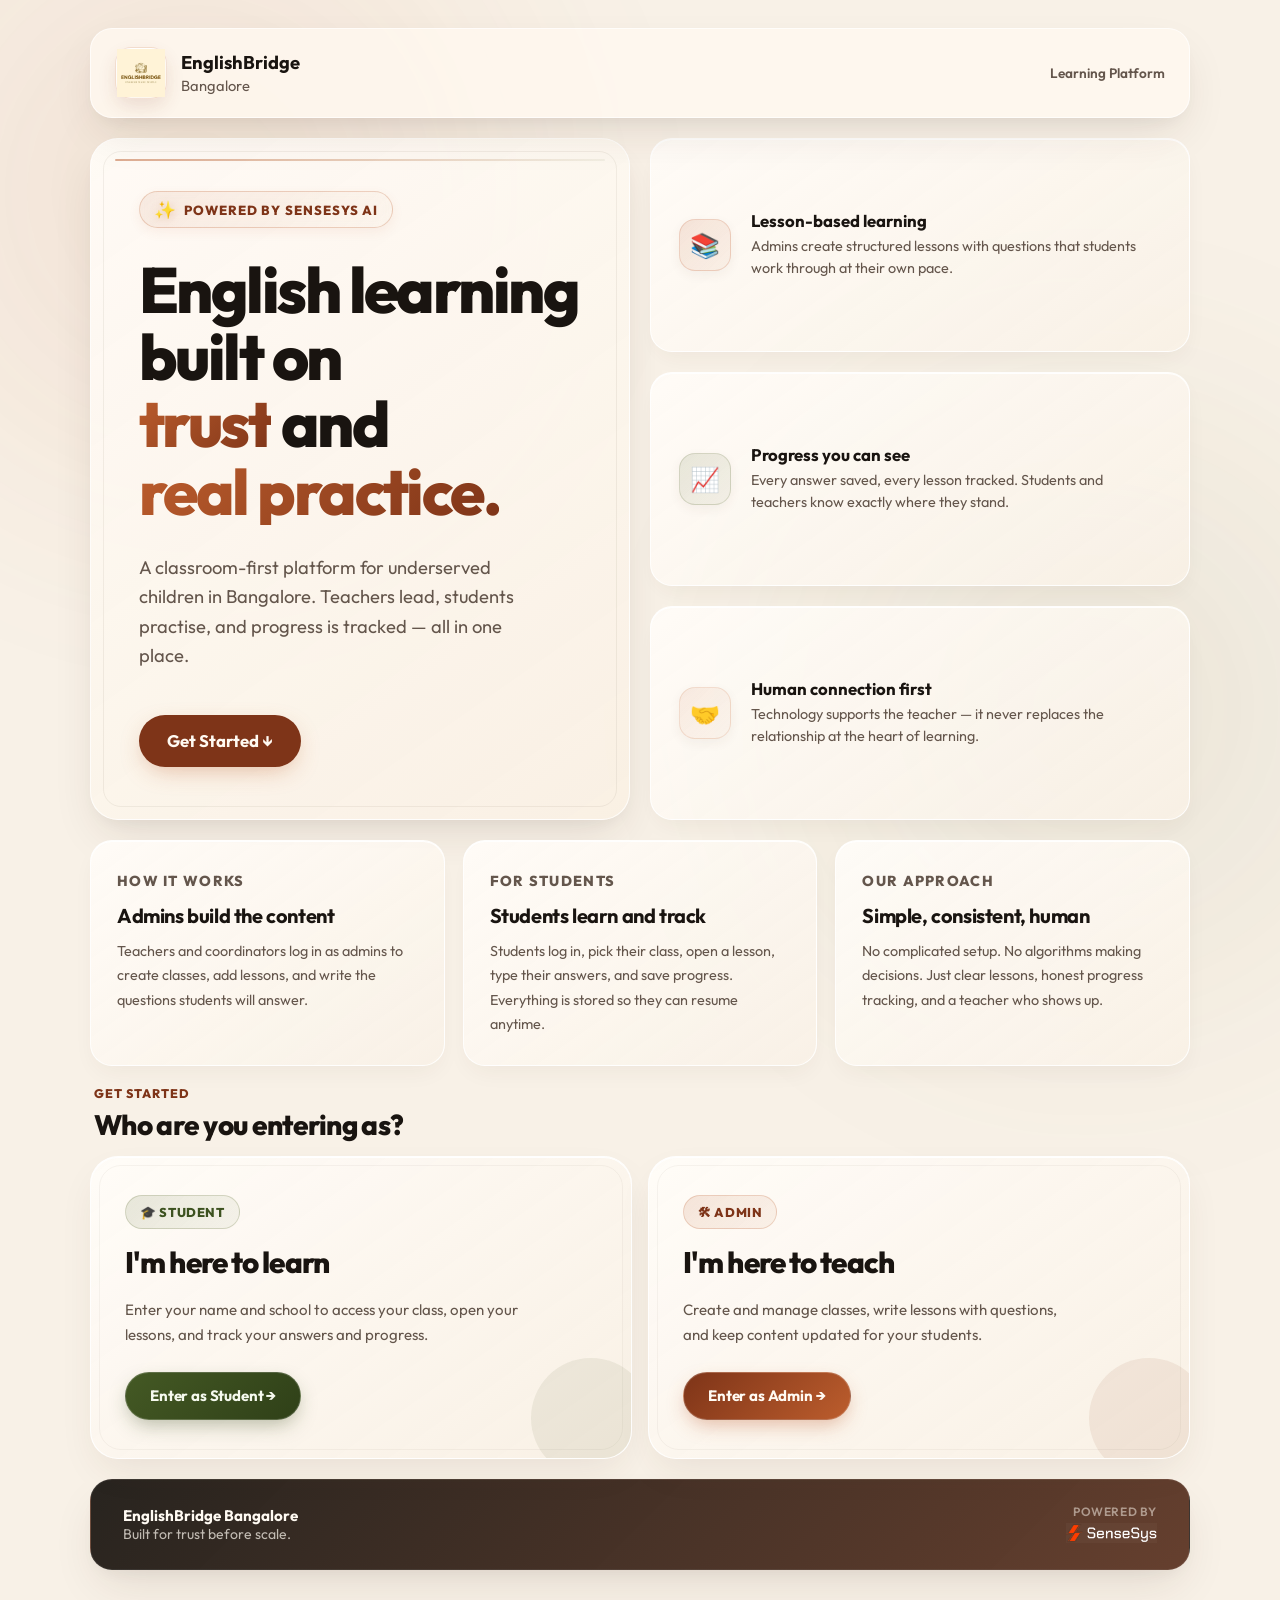
==== index.html @ 1e8c9b65 "UI tweaks: Revert full logo invert, use python-generated white text logo, and completely redesign th" ====
<!DOCTYPE html>
<html lang="en">
<head>
  <meta charset="UTF-8">
  <meta name="viewport" content="width=device-width, initial-scale=1.0">
  <title>Welcome | EnglishBridge</title>
  <link href="https://fonts.googleapis.com/css2?family=Outfit:wght@300;400;500;600;700;800&display=swap" rel="stylesheet">
  <link rel="stylesheet" href="platform.css">
  <style>

    .welcome-shell {
      width: min(calc(100% - 32px), 1100px);
      margin: 0 auto;
      padding: 28px 0 60px;
      display: grid;
      gap: 20px;
    }

    /* ── HEADER ── */
    .welcome-header {
      display: flex;
      align-items: center;
      justify-content: space-between;
      padding: 18px 24px;
      border-radius: 22px;
      background: rgba(255, 248, 239, 0.82);
      backdrop-filter: blur(16px);
      border: 1px solid rgba(255, 255, 255, 0.68);
      box-shadow: var(--shadow);
      position: sticky;
      top: 16px;
      z-index: 20;
    }

    /* ── HERO ── */
    .welcome-hero {
      display: grid;
      grid-template-columns: 1fr 1fr;
      gap: 20px;
      align-items: stretch;
    }

    .hero-left {
      padding: 52px 48px;
      border-radius: 28px;
      background: linear-gradient(145deg, rgba(255,251,246,0.97), rgba(249,240,227,0.92));
      border: 1px solid rgba(255,255,255,0.72);
      box-shadow: var(--shadow);
      position: relative;
      display: flex;
      flex-direction: column;
      justify-content: center;
      gap: 20px;
    }

    .hero-left::before {
      content: "";
      position: absolute;
      inset: 12px;
      border: 1px solid rgba(80,58,40,0.07);
      border-radius: 18px;
      pointer-events: none;
    }

    .hero-left::after {
      content: "";
      position: absolute;
      left: 24px;
      right: 24px;
      top: 20px;
      height: 2px;
      border-radius: 999px;
      background: linear-gradient(90deg, rgba(188,93,45,0.5), rgba(111,124,74,0.08));
      pointer-events: none;
    }

    .welcome-eyebrow {
      font-size: 0.78rem;
      font-weight: 800;
      letter-spacing: 0.09em;
      text-transform: uppercase;
      color: var(--accent-deep);
    }

    .welcome-title {
      font-family: var(--font-family);
      font-size: clamp(2.3rem, 4.2vw, 3.5rem);
      font-weight: 800;
      letter-spacing: -0.03em;
      line-height: 1.1;
      color: var(--text);
      max-width: 15ch;
    }

    .welcome-subtitle {
      color: var(--muted);
      font-size: 1rem;
      line-height: 1.75;
      max-width: 50ch;
    }

    .hero-right {
      display: grid;
      gap: 20px;
    }

    .stat-card {
      padding: 26px 28px;
      border-radius: 22px;
      background: linear-gradient(145deg, rgba(255,252,248,0.92), rgba(249,241,230,0.85));
      backdrop-filter: blur(14px);
      -webkit-backdrop-filter: blur(14px);
      border: 1px solid rgba(255,255,255,0.85);
      box-shadow: 0 10px 24px -6px rgba(75,48,26,0.06), inset 0 1px 0 rgba(255,255,255,0.9);
      display: flex;
      align-items: center;
      gap: 20px;
      transition: all 0.22s cubic-bezier(0.4, 0, 0.2, 1);
    }

    .stat-card:hover {
      transform: translateY(-2px);
      box-shadow: var(--shadow);
      border-color: rgba(188,93,45,0.22);
    }

    .stat-icon {
      width: 52px;
      height: 52px;
      border-radius: 16px;
      display: flex;
      align-items: center;
      justify-content: center;
      font-size: 1.5rem;
      flex-shrink: 0;
      box-shadow: 0 4px 12px rgba(80,58,40,0.06);
    }

    .stat-icon-orange { background: linear-gradient(135deg, rgba(188,93,45,0.14), rgba(188,93,45,0.06)); border: 1px solid rgba(188,93,45,0.2); }
    .stat-icon-green  { background: linear-gradient(135deg, rgba(111,124,74,0.16), rgba(111,124,74,0.07)); border: 1px solid rgba(111,124,74,0.22); }
    .stat-icon-warm   { background: linear-gradient(135deg, rgba(188,93,45,0.1), rgba(188,93,45,0.03)); border: 1px solid rgba(188,93,45,0.15); }

    .stat-text strong {
      display: block;
      font-size: 1.05rem;
      font-weight: 700;
      margin-bottom: 4px;
      color: var(--text);
    }

    .stat-text span {
      color: var(--muted);
      font-size: 0.9rem;
      line-height: 1.55;
    }

    /* ── ABOUT STRIP ── */
    .about-strip {
      display: grid;
      grid-template-columns: repeat(3, 1fr);
      gap: 18px;
    }

    .about-card {
      padding: 28px 26px;
      border-radius: 22px;
      background: linear-gradient(145deg, rgba(255,252,248,0.92), rgba(249,241,230,0.85));
      backdrop-filter: blur(14px);
      -webkit-backdrop-filter: blur(14px);
      border: 1px solid rgba(255,255,255,0.85);
      box-shadow: 0 10px 24px -6px rgba(75,48,26,0.06), inset 0 1px 0 rgba(255,255,255,0.9);
      transition: all 0.22s cubic-bezier(0.4, 0, 0.2, 1);
    }

    .about-card:hover {
      transform: translateY(-3px);
      box-shadow: var(--shadow);
      border-color: rgba(188,93,45,0.2);
    }

    .about-card-label {
      font-size: 0.76rem;
      font-weight: 800;
      letter-spacing: 0.09em;
      text-transform: uppercase;
      color: var(--accent-deep);
      margin-bottom: 10px;
    }

    .about-card h3 {
      font-family: var(--font-family);
      font-size: 1.25rem;
      font-weight: 700;
      letter-spacing: -0.02em;
      margin-bottom: 10px;
      line-height: 1.3;
    }

    .about-card p {
      color: var(--muted);
      font-size: 0.9rem;
      line-height: 1.7;
    }

    /* ── PORTAL SECTION ── */
    .portal-section {
      display: grid;
      gap: 14px;
    }

    .portal-section-head {
      padding: 0 4px;
    }

    .portal-section-head p {
      font-size: 0.78rem;
      font-weight: 800;
      letter-spacing: 0.08em;
      text-transform: uppercase;
      color: var(--accent-deep);
      margin-bottom: 6px;
    }

    .portal-section-head h2 {
      font-family: var(--font-family);
      font-size: 1.75rem;
      font-weight: 800;
      letter-spacing: -0.025em;
      color: var(--text);
    }

    .portal-cards {
      display: grid;
      grid-template-columns: 1fr 1fr;
      gap: 16px;
    }

    .portal-card {
      padding: 38px 34px;
      border-radius: 28px;
      background: linear-gradient(145deg, rgba(255,252,248,0.95), rgba(248,240,228,0.88));
      backdrop-filter: blur(16px);
      -webkit-backdrop-filter: blur(16px);
      border: 1px solid rgba(255,255,255,0.9);
      box-shadow: 0 16px 40px -10px rgba(75,48,26,0.1), inset 0 1px 0 rgba(255,255,255,0.95);
      display: flex;
      flex-direction: column;
      gap: 16px;
      position: relative;
      overflow: hidden;
      cursor: pointer;
      transition: all 0.25s cubic-bezier(0.4, 0, 0.2, 1);
      text-align: left;
    }

    .portal-card:hover {
      transform: translateY(-5px);
      box-shadow: 0 30px 60px -12px rgba(75,48,26,0.2), inset 0 1px 0 rgba(255,255,255,1);
      border-color: rgba(188,93,45,0.3);
    }

    .portal-card::before {
      content: "";
      position: absolute;
      inset: 8px;
      border: 1px solid rgba(80,58,40,0.05);
      border-radius: 22px;
      pointer-events: none;
    }

    .portal-badge {
      display: inline-flex;
      align-items: center;
      gap: 8px;
      min-height: 34px;
      padding: 0 14px;
      border-radius: 999px;
      font-size: 0.8rem;
      font-weight: 800;
      letter-spacing: 0.05em;
      text-transform: uppercase;
      width: fit-content;
    }

    .portal-badge-student {
      background: linear-gradient(135deg, rgba(111,124,74,0.16), rgba(111,124,74,0.06));
      border: 1px solid rgba(111,124,74,0.25);
      color: #3d5220;
    }

    .portal-badge-admin {
      background: linear-gradient(135deg, rgba(188,93,45,0.14), rgba(188,93,45,0.06));
      border: 1px solid rgba(188,93,45,0.22);
      color: var(--accent-deep);
    }

    .portal-card h3 {
      font-family: var(--font-family);
      font-size: 1.85rem;
      font-weight: 800;
      letter-spacing: -0.03em;
      line-height: 1.2;
      color: var(--text);
    }

    .portal-card p {
      color: var(--muted);
      font-size: 0.94rem;
      line-height: 1.7;
      max-width: 40ch;
    }

    .portal-cta {
      display: inline-flex;
      align-items: center;
      gap: 8px;
      margin-top: 8px;
      min-height: 48px;
      padding: 0 24px;
      border-radius: 999px;
      font-family: var(--font-family);
      font-weight: 700;
      font-size: 0.94rem;
      letter-spacing: -0.01em;
      border: none;
      cursor: pointer;
      width: fit-content;
      transition: all 0.22s cubic-bezier(0.4, 0, 0.2, 1);
      box-shadow: 0 8px 20px -4px rgba(60, 36, 18, 0.15);
    }

    .portal-cta:hover {
      transform: translateY(-2px);
      box-shadow: 0 14px 28px -4px rgba(60, 36, 18, 0.25);
    }

    .portal-cta:active {
      transform: translateY(0);
    }

    .portal-cta-student {
      background: linear-gradient(135deg, #445924 0%, #2f4018 100%);
      border: 1px solid rgba(255,255,255,0.18);
      color: #f5f9ee;
      box-shadow: 0 8px 20px -4px rgba(50, 70, 20, 0.35);
    }

    .portal-cta-admin {
      background: linear-gradient(135deg, var(--accent-deep) 0%, var(--accent) 100%);
      border: 1px solid rgba(255,255,255,0.2);
      color: #fffaf2;
      box-shadow: 0 8px 20px -4px rgba(188, 93, 45, 0.4);
    }

    .portal-deco {
      position: absolute;
      bottom: -20px;
      right: -20px;
      width: 120px;
      height: 120px;
      border-radius: 50%;
      opacity: 0.08;
    }

    .portal-deco-student { background: #3d5220; }
    .portal-deco-admin   { background: var(--accent-deep); }

    /* ── FOOTER ── */
    .welcome-footer {
      padding: 24px 32px;
      border-radius: 22px;
      background: linear-gradient(135deg, rgba(31,27,23,0.96), rgba(93,53,36,0.95));
      border: 1px solid rgba(255,255,255,0.08);
      box-shadow: var(--shadow);
      display: flex;
      align-items: center;
      justify-content: space-between;
      gap: 20px;
    }

    .welcome-footer p {
      color: rgba(255,249,240,0.7);
      font-size: 0.88rem;
    }

    .welcome-footer strong {
      color: #fffaf2;
      font-size: 0.95rem;
    }

    /* ── RESPONSIVE ── */
    @media (max-width: 820px) {
      .welcome-hero,
      .portal-cards {
        grid-template-columns: 1fr;
      }

      .about-strip {
        grid-template-columns: 1fr;
      }

      .hero-left {
        padding: 36px 28px;
      }
    }

    @media (max-width: 500px) {
      .hero-left { padding: 28px 22px; }
      .portal-card { padding: 28px 22px; }
      .welcome-footer { flex-direction: column; align-items: flex-start; gap: 8px; }
    }

  
    .text-gradient {
      background: linear-gradient(135deg, var(--accent) 0%, var(--accent-deep) 100%);
      -webkit-background-clip: text;
      -webkit-text-fill-color: transparent;
      background-clip: text;
      color: transparent;
      display: inline-block;
    }
    
    .glow-effect {
      position: relative;
    }
    .glow-effect::after {
      content: "";
      position: absolute;
      inset: -10px;
      background: radial-gradient(circle at center, rgba(188, 93, 45, 0.15) 0%, transparent 70%);
      z-index: -1;
      border-radius: 50%;
    }

</style>
</head>
<body>

<div class="welcome-shell">

  <header class="welcome-header">
    <div style="display: flex; align-items: center; gap: 16px;">
      <div class="platform-brand" style="margin: 0;">
        <div class="platform-brand-mark" style="display:flex;align-items:center;flex-shrink:0;">
          <img src="EnglishBridgeLogo.png" alt="EnglishBridge logo" style="height:48px;width:auto;object-fit:contain;">
        </div>
        <div class="platform-brand-copy">
          <strong>EnglishBridge</strong>
          <span>Bangalore</span>
        </div>
      </div>
      </div>
    <span style="font-size:0.85rem;color:var(--muted);font-weight:600;">Learning Platform</span>
  </header>

  <div class="welcome-hero">
    <div class="hero-left">
      <div style="display: inline-flex; align-items: center; gap: 8px; padding: 6px 14px; border-radius: 999px; background: linear-gradient(135deg, rgba(188,93,45,0.1), rgba(188,93,45,0.02)); border: 1px solid rgba(188,93,45,0.25); margin-bottom: 8px; align-self: flex-start; box-shadow: 0 4px 12px rgba(188,93,45,0.08); backdrop-filter: blur(8px); animation: pageEntrance 0.6s cubic-bezier(0.16, 1, 0.3, 1) backwards;">
        <span style="font-size: 1.1rem; filter: drop-shadow(0 2px 4px rgba(188,93,45,0.3));">✨</span>
        <span style="font-size: 0.82rem; font-weight: 800; color: var(--accent-deep); letter-spacing: 0.08em; text-transform: uppercase;">Powered by SenseSys AI</span>
      </div>
      
      <h1 class="welcome-title" style="font-size: clamp(2.8rem, 5vw, 4.2rem); font-weight: 800; line-height: 1.05; letter-spacing: -0.04em; margin-bottom: 8px; animation: pageEntrance 0.8s cubic-bezier(0.16, 1, 0.3, 1) 0.1s backwards;">
        English learning built on <br><span class="text-gradient">trust</span> and <span class="text-gradient">real practice.</span>
      </h1>
      
      <p class="welcome-subtitle" style="font-size: 1.15rem; line-height: 1.6; color: var(--muted); margin-bottom: 24px; max-width: 90%; animation: pageEntrance 1s cubic-bezier(0.16, 1, 0.3, 1) 0.2s backwards;">
        A classroom-first platform for underserved children in Bangalore. Teachers lead, students practise, and progress is tracked — all in one place.
      </p>
      
      <div style="display: flex; gap: 16px; animation: pageEntrance 1.2s cubic-bezier(0.16, 1, 0.3, 1) 0.3s backwards;">
        <button onclick="document.querySelector('.portal-section').scrollIntoView({behavior: 'smooth'})" style="background: var(--accent-deep); color: #fffaf2; border: none; padding: 0 28px; min-height: 52px; border-radius: 999px; font-weight: 700; font-size: 1.05rem; cursor: pointer; box-shadow: 0 8px 24px -6px rgba(188,93,45,0.4); transition: transform 0.2s ease, box-shadow 0.2s ease;" onmouseover="this.style.transform='translateY(-2px)'; this.style.boxShadow='0 12px 28px -6px rgba(188,93,45,0.5)'" onmouseout="this.style.transform='translateY(0)'; this.style.boxShadow='0 8px 24px -6px rgba(188,93,45,0.4)'">
          Get Started ↓
        </button>
      </div>
    </div>

    <div class="hero-right">
      <div class="stat-card" style="animation: pageEntrance 0.8s cubic-bezier(0.16, 1, 0.3, 1) 0.1s backwards;">
        <div class="stat-icon stat-icon-orange">📚</div>
        <div class="stat-text">
          <strong>Lesson-based learning</strong>
          <span>Admins create structured lessons with questions that students work through at their own pace.</span>
        </div>
      </div>
      <div class="stat-card" style="animation: pageEntrance 0.8s cubic-bezier(0.16, 1, 0.3, 1) 0.25s backwards;">
        <div class="stat-icon stat-icon-green">📈</div>
        <div class="stat-text">
          <strong>Progress you can see</strong>
          <span>Every answer saved, every lesson tracked. Students and teachers know exactly where they stand.</span>
        </div>
      </div>
      <div class="stat-card" style="animation: pageEntrance 0.8s cubic-bezier(0.16, 1, 0.3, 1) 0.4s backwards;">
        <div class="stat-icon stat-icon-warm">🤝</div>
        <div class="stat-text">
          <strong>Human connection first</strong>
          <span>Technology supports the teacher — it never replaces the relationship at the heart of learning.</span>
        </div>
      </div>
    </div>
  </div>

  <div class="about-strip">
    <div class="about-card">
      <p class="about-card-label">How it works</p>
      <h3>Admins build the content</h3>
      <p>Teachers and coordinators log in as admins to create classes, add lessons, and write the questions students will answer.</p>
    </div>
    <div class="about-card">
      <p class="about-card-label">For students</p>
      <h3>Students learn and track</h3>
      <p>Students log in, pick their class, open a lesson, type their answers, and save progress. Everything is stored so they can resume anytime.</p>
    </div>
    <div class="about-card">
      <p class="about-card-label">Our approach</p>
      <h3>Simple, consistent, human</h3>
      <p>No complicated setup. No algorithms making decisions. Just clear lessons, honest progress tracking, and a teacher who shows up.</p>
    </div>
  </div>

  <div class="portal-section">
    <div class="portal-section-head">
      <p>Get Started</p>
      <h2>Who are you entering as?</h2>
    </div>

    <div class="portal-cards stagger-in">

      <div class="portal-card" onclick="window.location.href='login.html'">
        <span class="portal-badge portal-badge-student">🎓 Student</span>
        <h3>I'm here to learn</h3>
        <p>Enter your name and school to access your class, open your lessons, and track your answers and progress.</p>
        <button class="portal-cta portal-cta-student" onclick="window.location.href='login.html'">
          Enter as Student →
        </button>
        <div class="portal-deco portal-deco-student"></div>
      </div>

      <div class="portal-card" onclick="window.location.href='admin-login.html'">
        <span class="portal-badge portal-badge-admin">🛠 Admin</span>
        <h3>I'm here to teach</h3>
        <p>Create and manage classes, write lessons with questions, and keep content updated for your students.</p>
        <button class="portal-cta portal-cta-admin" onclick="window.location.href='admin-login.html'">
          Enter as Admin →
        </button>
        <div class="portal-deco portal-deco-admin"></div>
      </div>

    </div>
  </div>

  <footer class="welcome-footer">
    <div>
      <strong>EnglishBridge Bangalore</strong>
      <p>Built for trust before scale.</p>
    </div>
    
    <div style="display: flex; flex-direction: column; align-items: flex-end; gap: 4px;">
      <span style="color: rgba(255,249,240,0.5); font-size: 0.75rem; text-transform: uppercase; letter-spacing: 0.05em; font-weight: 600;">Powered By</span>
      <img src="sensesyslogo_white.png" alt="SenseSys Logo" style="height: 20px; object-fit: contain; margin-bottom: 2px;">
    </div>

  </footer>

</div>

<script>
  document.addEventListener("DOMContentLoaded", () => {
    // Check if the user is already signed in by looking for a token
    const token = localStorage.getItem("token"); 
    
    if (token) {
      // If a token is found, redirect straight to the main app page
      window.location.href = "platform.html";
    }
  });
</script>

</body>
</html>
---- platform.css ----
@import url("https://fonts.googleapis.com/css2?family=Outfit:wght@300;400;500;600;700;800;900&display=swap");

:root {
  --font-family: "Outfit", -apple-system, BlinkMacSystemFont, "Segoe UI", Roboto, sans-serif;
  --bg: #f8f1e7;
  --surface: rgba(255, 252, 247, 0.82);
  --surface-strong: #fffdfa;
  --surface-dark: rgba(36, 26, 20, 0.96);
  --surface-glass: rgba(255, 255, 255, 0.72);
  --text: #191410;
  --muted: #64564c;
  --line: rgba(80, 58, 40, 0.08);
  --line-strong: rgba(80, 58, 40, 0.14);
  --accent: #bc5d2d;
  --accent-hover: #a1481e;
  --accent-deep: #7e3418;
  --accent-soft: rgba(188, 93, 45, 0.08);
  --olive: #60723d;
  --olive-deep: #435227;
  --shadow: 0 20px 48px -10px rgba(60, 36, 18, 0.12), 0 8px 20px -6px rgba(60, 36, 18, 0.06);
  --shadow-soft: 0 10px 28px -6px rgba(60, 36, 18, 0.07), 0 4px 10px -2px rgba(60, 36, 18, 0.03);
  --shadow-hover: 0 28px 60px -8px rgba(60, 36, 18, 0.16), 0 14px 28px -4px rgba(60, 36, 18, 0.08);
  --shadow-glass: inset 0 1px 0 0 rgba(255, 255, 255, 0.9), 0 12px 36px rgba(75, 48, 26, 0.08);
  --radius-xl: 32px;
  --radius-lg: 24px;
  --radius-md: 18px;
  --radius-sm: 12px;
  --max-width: 1380px;
}

* {
  box-sizing: border-box;
}

html {
  scroll-behavior: smooth;
}

body {
  margin: 0;
  min-width: 320px;
  font-family: var(--font-family);
  font-feature-settings: "cv02", "cv03", "cv04", "cv11";
  color: var(--text);
  -webkit-font-smoothing: antialiased;
  -moz-osx-font-smoothing: grayscale;
  background:
    radial-gradient(circle at 10% 8%, rgba(188, 93, 45, 0.12), transparent 32%),
    radial-gradient(circle at 90% 18%, rgba(96, 114, 61, 0.12), transparent 30%),
    radial-gradient(circle at 50% 85%, rgba(188, 93, 45, 0.06), transparent 35%),
    linear-gradient(180deg, #faf3ea 0%, #f4eae0 100%);
  background-attachment: fixed;
}

button,
input,
select,
textarea {
  font-family: inherit;
  font-size: inherit;
}

button {
  cursor: pointer;
}

h1,
h2,
h3,
h4,
h5,
h6,
p {
  margin: 0;
}

h1,
h2,
h3,
h4,
h5,
h6 {
  font-family: var(--font-family);
  font-weight: 700;
  letter-spacing: -0.025em;
  color: var(--text);
}

.platform-shell {
  width: min(calc(100% - 40px), var(--max-width));
  margin: 0 auto;
  padding: 24px 0 48px;
}

.platform-header,
.sidebar-panel,
.hero-band,
.workspace-panel,
.module-card,
.site-note {
  border: 1px solid rgba(255, 255, 255, 0.85);
  box-shadow: var(--shadow-glass);
}

.platform-header {
  position: sticky;
  top: 16px;
  z-index: 20;
  display: flex;
  align-items: center;
  justify-content: space-between;
  gap: 20px;
  padding: 16px 24px;
  border-radius: var(--radius-lg);
  background: rgba(255, 251, 246, 0.78);
  backdrop-filter: blur(20px);
  -webkit-backdrop-filter: blur(20px);
  box-shadow:
    inset 0 1px 0 rgba(255, 255, 255, 0.95),
    0 16px 36px -8px rgba(75, 48, 26, 0.1);
  border: 1px solid rgba(255, 255, 255, 0.85);
  transition: all 0.25s ease;
}

.platform-brand {
  display: flex;
  align-items: center;
  gap: 14px;
}

.platform-brand-mark {
  display: inline-flex;
  align-items: center;
  justify-content: center;
  width: 52px;
  height: 52px;
  border-radius: 16px;
  background: linear-gradient(145deg, #ffffff, #fdf5eb);
  border: 1px solid rgba(188, 93, 45, 0.18);
  color: #fffaf3;
  font-weight: 800;
  box-shadow:
    inset 0 1px 0 rgba(255, 255, 255, 0.9),
    0 8px 18px rgba(126, 52, 24, 0.12);
  transition: transform 0.2s ease;
}

.platform-brand-mark:hover {
  transform: scale(1.04);
}

.platform-brand-copy {
  display: flex;
  flex-direction: column;
  gap: 2px;
}

.platform-brand-copy strong {
  font-size: 1.15rem;
}

.platform-brand-copy span {
  color: var(--muted);
  font-size: 0.92rem;
}

.platform-header-actions {
  display: flex;
  align-items: center;
  gap: 12px;
}

.header-chip {
  min-height: 44px;
  padding: 0 16px;
  border-radius: 999px;
  border: 1px solid rgba(80, 58, 40, 0.12);
  background: rgba(255, 255, 255, 0.56);
  color: var(--text);
}

.header-chip-strong {
  background: var(--text);
  color: #fffaf2;
}

.platform-main {
  display: grid;
  grid-template-columns: minmax(280px, 320px) minmax(0, 1fr);
  gap: 24px;
  padding-top: 24px;
}

.platform-sidebar {
  display: grid;
  gap: 18px;
  align-content: start;
}

.sidebar-panel,
.hero-band,
.workspace-panel {
  border-radius: var(--radius-lg);
  background: linear-gradient(145deg, rgba(255, 252, 248, 0.94), rgba(250, 243, 233, 0.88));
  backdrop-filter: blur(16px);
  -webkit-backdrop-filter: blur(16px);
  padding: 24px;
  position: relative;
  border: 1px solid rgba(255, 255, 255, 0.88);
  box-shadow: var(--shadow-glass);
}

.sidebar-panel::before,
.hero-band::before,
.workspace-panel::before {
  content: "";
  position: absolute;
  inset: 8px;
  border: 1px solid rgba(80, 58, 40, 0.05);
  border-radius: calc(var(--radius-lg) - 6px);
  pointer-events: none;
}

.panel-label {
  color: var(--accent-deep);
  font-size: 0.76rem;
  font-weight: 800;
  letter-spacing: 0.09em;
  text-transform: uppercase;
}

.sidebar-title {
  margin-top: 12px;
  font-size: clamp(2rem, 4vw, 3rem);
  line-height: 1.05;
}

.sidebar-copy {
  margin-top: 14px;
  color: var(--muted);
  line-height: 1.7;
}

.panel-head,
.section-head {
  display: flex;
  align-items: start;
  justify-content: space-between;
  gap: 16px;
}

.pill,
.status-badge {
  display: inline-flex;
  align-items: center;
  justify-content: center;
  min-height: 32px;
  padding: 0 14px;
  border-radius: 999px;
  background: linear-gradient(135deg, rgba(188, 93, 45, 0.1), rgba(188, 93, 45, 0.05));
  border: 1px solid rgba(188, 93, 45, 0.18);
  color: var(--accent-deep);
  font-size: 0.84rem;
  font-weight: 700;
  letter-spacing: 0.01em;
}

.class-list,
.progress-grid,
.module-grid,
.question-stack {
  display: grid;
  gap: 12px;
}
.question-stack {
  max-height: 400px;
  overflow-y: auto;
  padding-right: 8px;
}

.class-list {
  margin-top: 16px;
}

.class-button {
  -webkit-appearance: none;
  appearance: none;
  margin: 0;
  width: 100%;
  display: flex;
  flex-direction: column;
  align-items: flex-start;
  gap: 4px;
  width: 100%;
  padding: 16px 18px;
  border-radius: var(--radius-md);
  border: 1px solid rgba(80, 58, 40, 0.09);
  background: rgba(255, 255, 255, 0.68);
  backdrop-filter: blur(8px);
  -webkit-backdrop-filter: blur(8px);
  text-align: left;
  cursor: pointer;
  transition: all 0.2s cubic-bezier(0.4, 0, 0.2, 1);
}

.class-button:hover {
  transform: translateY(-2px);
  background: rgba(255, 255, 255, 0.95);
  border-color: rgba(188, 93, 45, 0.24);
  box-shadow: var(--shadow-soft);
}

.class-button strong {
  font-size: 1rem;
  font-weight: 700;
  color: var(--text);
}

.class-button span {
  color: var(--muted);
  font-size: 0.88rem;
}

.class-button.is-active {
  background: #ffffff;
  border-color: var(--accent);
  box-shadow: 0 0 0 2px rgba(188, 93, 45, 0.2), var(--shadow-soft);
  transform: translateY(-2px);
}

.progress-panel {
  gap: 14px;
}

.progress-bar {
  width: 100%;
  height: 12px;
  border-radius: 999px;
  background: rgba(80, 58, 40, 0.08);
  overflow: hidden;
  margin-top: 14px;
}

.progress-fill {
  width: 0;
  height: 100%;
  border-radius: 999px;
  background: linear-gradient(90deg, var(--accent), #d68b46);
  transition: width 220ms ease;
}

.progress-grid {
  margin-top: 14px;
  grid-template-columns: repeat(2, minmax(0, 1fr));
}

.progress-item {
  padding: 14px;
  border-radius: 16px;
  background: rgba(255, 255, 255, 0.56);
  border: 1px solid rgba(80, 58, 40, 0.08);
}

.progress-item strong {
  display: block;
  margin-bottom: 4px;
  font-size: 1rem;
}

.progress-item span {
  color: var(--muted);
  font-size: 0.88rem;
}

.platform-content {
  display: grid;
  gap: 24px;
}

.hero-band {
  display: flex;
  align-items: end;
  justify-content: space-between;
  gap: 24px;
}

.hero-band h2 {
  margin-top: 10px;
  font-size: clamp(2rem, 4vw, 3rem);
  line-height: 1;
}

.hero-band p:last-child,
#classSummary {
  margin-top: 12px;
  max-width: 62ch;
  color: var(--muted);
  line-height: 1.75;
}

.hero-band-stats {
  display: grid;
  grid-template-columns: repeat(3, minmax(110px, 1fr));
  gap: 12px;
  min-width: min(100%, 380px);
}

.hero-band-stats div {
  padding: 16px;
  border-radius: 18px;
  background: rgba(255, 255, 255, 0.6);
  border: 1px solid rgba(80, 58, 40, 0.1);
}

.hero-band-stats span {
  display: block;
  margin-bottom: 8px;
  color: var(--muted);
  font-size: 0.84rem;
}

.hero-band-stats strong {
  font-size: 1.1rem;
}

.content-section {
  display: grid;
  gap: 16px;
}

.section-head h3 {
  margin-top: 6px;
  font-size: 1.45rem;
}

.text-button {
  padding: 0;
  border: 0;
  background: transparent;
  color: var(--accent-deep);
  font-weight: 700;
}

.module-grid {
  grid-template-columns: repeat(2, minmax(0, 1fr));
}

.module-card {
  -webkit-appearance: none;
  appearance: none;
  margin: 0;
  display: flex;
  flex-direction: column;
  align-items: flex-start;
  justify-content: flex-start;
  width: 100%;

  padding: 22px 24px;
  border-radius: var(--radius-lg);
  background: linear-gradient(145deg, rgba(255, 252, 247, 0.94), rgba(248, 240, 229, 0.9));
  backdrop-filter: blur(12px);
  -webkit-backdrop-filter: blur(12px);
  border: 1px solid rgba(255, 255, 255, 0.85);
  box-shadow: var(--shadow-glass);
  text-align: left;
  transition: all 0.22s cubic-bezier(0.4, 0, 0.2, 1);
  cursor: pointer;
  position: relative;
}

.module-card:hover {
  transform: translateY(-3px);
  box-shadow: var(--shadow);
  border-color: rgba(188, 93, 45, 0.25);
}

.module-card.is-active {
  transform: translateY(-2px);
  box-shadow: var(--shadow);
  border-color: var(--accent);
  background: #ffffff;
}

.module-card-top {
  width: 100%;
  display: flex;
  align-items: center;
  justify-content: space-between;
  gap: 12px;
  margin-bottom: 14px;
}

.module-card h4 {
  margin: 0 0 8px;
  font-size: 1.2rem;
  font-weight: 700;
  letter-spacing: -0.02em;
}

.module-card p {
  text-align: left;
  width: 100%;
  color: var(--muted);
  line-height: 1.65;
  font-size: 0.95rem;
}

.module-meta {
  display: inline-flex;
  align-items: center;
  min-height: 30px;
  padding: 0 12px;
  border-radius: 999px;
  background: rgba(96, 114, 61, 0.12);
  border: 1px solid rgba(96, 114, 61, 0.2);
  color: var(--olive-deep);
  font-size: 0.8rem;
  font-weight: 700;
}

.workspace-grid {
  display: grid;
  grid-template-columns: minmax(0, 1.15fr) minmax(300px, 0.85fr);
  gap: 24px;
}

.lesson-description {
  margin-top: 16px;
  color: var(--muted);
  line-height: 1.75;
}

.question-stack {
  margin-top: 22px;
}

.question-card {
  padding: 22px 24px;
  border-radius: var(--radius-md);
  background: rgba(255, 255, 255, 0.72);
  backdrop-filter: blur(8px);
  -webkit-backdrop-filter: blur(8px);
  border: 1px solid rgba(80, 58, 40, 0.08);
  box-shadow: var(--shadow-soft);
  transition: all 0.2s ease;
}

.question-card h4 {
  margin-bottom: 10px;
  font-size: 1.05rem;
  font-weight: 700;
  color: var(--text);
}

.question-card p {
  color: var(--muted);
  line-height: 1.65;
  font-size: 0.95rem;
}

.choice-list {
  display: grid;
  gap: 10px;
  margin-top: 14px;
}

.choice-button {
  width: 100%;
  padding: 14px 18px;
  border-radius: 14px;
  border: 1px solid rgba(80, 58, 40, 0.09);
  background: rgba(255, 255, 255, 0.88);
  text-align: left;
  font-family: inherit;
  font-size: 0.95rem;
  font-weight: 500;
  color: var(--text);
  cursor: pointer;
  transition: all 0.18s cubic-bezier(0.4, 0, 0.2, 1);
}

.choice-button:hover {
  background: #ffffff;
  border-color: rgba(188, 93, 45, 0.3);
  transform: translateX(3px);
  box-shadow: 0 4px 12px rgba(80, 58, 40, 0.06);
}

.choice-button.is-selected {
  border-color: var(--accent);
  background: linear-gradient(135deg, rgba(188, 93, 45, 0.1), rgba(188, 93, 45, 0.04));
  color: var(--accent-deep);
  font-weight: 700;
  box-shadow: 0 0 0 2px rgba(188, 93, 45, 0.2);
}

.question-actions {
  display: flex;
  flex-wrap: wrap;
  gap: 10px;
  margin-top: 20px;
}

.primary-action,
.secondary-action {
  min-height: 46px;
  padding: 0 22px;
  border-radius: 999px;
  font-weight: 700;
  font-size: 0.93rem;
  letter-spacing: -0.01em;
  cursor: pointer;
  display: inline-flex;
  align-items: center;
  justify-content: center;
  gap: 8px;
  transition: all 0.2s cubic-bezier(0.4, 0, 0.2, 1);
  box-shadow: var(--shadow-soft);
}

.primary-action {
  border: 1px solid rgba(255, 255, 255, 0.18);
  background: linear-gradient(135deg, #241a14 0%, #3d2c20 100%);
  color: #fffaf2;
  box-shadow: 0 10px 24px -4px rgba(36, 26, 20, 0.24), inset 0 1px 0 rgba(255, 255, 255, 0.2);
}

.primary-action:hover {
  transform: translateY(-2px);
  box-shadow: 0 16px 32px -4px rgba(36, 26, 20, 0.3), inset 0 1px 0 rgba(255, 255, 255, 0.3);
  background: linear-gradient(135deg, #150f0b 0%, #291d15 100%);
}

.primary-action:active {
  transform: translateY(0);
}

.primary-action:focus-visible {
  outline: none;
  box-shadow: 0 0 0 3.5px rgba(188, 93, 45, 0.35), var(--shadow-soft);
}

.secondary-action {
  border: 1px solid rgba(80, 58, 40, 0.12);
  background: rgba(255, 255, 255, 0.76);
  backdrop-filter: blur(10px);
  -webkit-backdrop-filter: blur(10px);
  color: var(--text);
}

.secondary-action:hover {
  transform: translateY(-2px);
  box-shadow: var(--shadow);
  background: rgba(255, 255, 255, 0.98);
  border-color: rgba(80, 58, 40, 0.22);
}

.secondary-action:active {
  transform: translateY(0);
}

.secondary-action:focus-visible {
  outline: none;
  box-shadow: 0 0 0 3.5px rgba(80, 58, 40, 0.2), var(--shadow-soft);
}

.ai-panel {
  align-content: start;
}

.ai-card {
  padding: 18px;
  border-radius: 18px;
  background: rgba(255, 255, 255, 0.56);
  border: 1px solid rgba(80, 58, 40, 0.1);
}

.ai-card + .ai-card {
  margin-top: 14px;
}

.ai-title {
  margin-bottom: 10px;
  font-weight: 800;
}

.ai-copy {
  color: var(--muted);
  line-height: 1.7;
}

.full-width {
  width: 100%;
  margin-top: 14px;
}

.empty-state {
  padding: 24px;
  border-radius: 18px;
  background: rgba(255, 255, 255, 0.52);
  border: 1px dashed rgba(80, 58, 40, 0.18);
  color: var(--muted);
  line-height: 1.7;
}

@media (max-width: 1120px) {
  .platform-main,
  .workspace-grid,
  .hero-band,
  .module-grid {
    grid-template-columns: 1fr;
  }

  .hero-band {
    align-items: start;
  }

  .hero-band-stats {
    min-width: 0;
  }
}

@media (max-width: 760px) {
  .platform-shell {
    width: min(calc(100% - 20px), var(--max-width));
    padding-top: 16px;
  }

  .platform-header {
    flex-wrap: wrap;
    gap: 16px;
    padding: 16px;
  }

  .platform-header-actions {
    width: 100%;
    flex-wrap: wrap;
  }

  .header-chip {
    flex: 1 1 180px;
  }

  .sidebar-title,
  .hero-band h2 {
    max-width: none;
  }

  .progress-grid,
  .hero-band-stats {
    grid-template-columns: 1fr;
  }

  .sidebar-panel,
  .hero-band,
  .workspace-panel {
    padding: 18px;
    border-radius: 20px;
  }
}

/* ===== FORM ELEMENTS (LOGIN + ADMIN) ===== */

input,
textarea,
select {
  width: 100%;
  margin-top: 12px;
  padding: 14px 16px;
  border-radius: 14px;
  border: 1px solid rgba(80, 58, 40, 0.14);
  background: rgba(255, 255, 255, 0.78);
  color: var(--text);
  font-family: var(--font-family);
  font-size: 0.95rem;
  outline: none;
  transition: border-color 0.2s cubic-bezier(0.4, 0, 0.2, 1), box-shadow 0.2s cubic-bezier(0.4, 0, 0.2, 1), background-color 0.2s ease;
}

input:focus,
textarea:focus,
select:focus {
  background: #ffffff;
  border-color: rgba(188, 93, 45, 0.5);
  box-shadow: 0 0 0 3.5px rgba(188, 93, 45, 0.15);
}

textarea {
  min-height: 120px;
  resize: vertical;
}


/* ===== LOGIN PAGE ===== */

.login-container {
  max-width: 420px;
  margin: 80px auto;
}

.login-container h2 {
  margin-bottom: 16px;
}

.login-container button {
  margin-top: 16px;
  width: 100%;
}


/* ===== ADMIN PAGE ===== */

.admin-container {
  max-width: 600px;
  margin: 60px auto;
}

.admin-container h2 {
  margin-bottom: 18px;
}

.admin-container button {
  margin-top: 16px;
  width: 100%;
}


/* ===== LESSON PAGE ===== */

.lesson-container {
  display: grid;
  gap: 20px;
}

.lesson-header {
  display: flex;
  justify-content: space-between;
  align-items: center;
}

.lesson-header button {
  min-height: 40px;
  padding: 0 14px;
  border-radius: 999px;
  border: 1px solid rgba(80, 58, 40, 0.12);
  background: rgba(255, 255, 255, 0.6);
}


/* ===== QUESTION BLOCK (LESSON PAGE) ===== */

.lesson-question {
  padding: 18px;
  border-radius: 18px;
  background: rgba(255, 255, 255, 0.6);
  border: 1px solid rgba(80, 58, 40, 0.1);
}

.lesson-question h4 {
  margin-bottom: 8px;
}

.lesson-question p {
  color: var(--muted);
  line-height: 1.6;
}


/* ===== BUTTON IMPROVEMENTS ===== */

.primary-action {
  transition: transform 0.15s ease, box-shadow 0.15s ease;
}

.primary-action:hover {
  transform: translateY(-1px);
  box-shadow: var(--shadow-soft);
}

.secondary-action:hover {
  background: rgba(255, 255, 255, 0.8);
}

.custom-popup {
  position: fixed;
  bottom: 30px;
  right: 30px;
  background: var(--text);
  color: #fff;
  padding: 14px 20px;
  border-radius: 14px;
  box-shadow: var(--shadow-soft);
  opacity: 0;
  transform: translateY(10px);
  transition: all 0.3s ease;
  pointer-events: none;
  font-weight: 600;
}

.custom-popup.show {
  opacity: 1;
  transform: translateY(0);
}

.custom-popup {
  position: fixed;
  bottom: 30px;
  right: 30px;
  background: var(--text);
  color: #fff;
  padding: 14px 20px;
  border-radius: 14px;
  box-shadow: var(--shadow-soft);
  opacity: 0;
  transform: translateY(10px);
  transition: all 0.3s ease;
  pointer-events: none;
  font-weight: 600;
}

.custom-popup.show {
  opacity: 1;
  transform: translateY(0);
}

/* ===== LESSON PANEL EXTRAS ===== */

.lesson-progress-row {
  margin-bottom: 16px;
}

.lesson-progress-label {
  display: flex;
  justify-content: space-between;
  font-size: 0.86rem;
  color: var(--muted);
  font-weight: 600;
  margin-bottom: 8px;
}

.lesson-mini-bar {
  width: 100%;
  height: 8px;
  border-radius: 999px;
  background: rgba(80,58,40,0.1);
  overflow: hidden;
}

.lesson-mini-fill {
  height: 100%;
  border-radius: 999px;
  background: linear-gradient(90deg, var(--accent), #d68b46);
  transition: width 300ms ease;
}

.lesson-go-btn {
  width: 100%;
  margin-top: 14px;
  justify-content: center;
  font-size: 0.95rem;
}

.status-done {
  background: rgba(111,124,74,0.16);
  color: #3d5220;
}

.status-progress {
  background: rgba(188,93,45,0.12);
  color: var(--accent-deep);
}

.module-meta-done {
  background: rgba(111,124,74,0.16);
  color: #3d5220;
}

/* ===== LESSON PAGE EXTRAS ===== */

.lesson-progress-banner {
  padding: 16px 18px;
  border-radius: 14px;
  background: rgba(255,255,255,0.55);
  border: 1px solid rgba(80,58,40,0.1);
  margin-bottom: 4px;
}

.q-prompt {
  color: var(--text);
  line-height: 1.65;
  margin-bottom: 10px;
}

.q-answer {
  width: 100%;
  margin-top: 0;
  padding: 12px 14px;
  border-radius: 12px;
  border: 1px solid rgba(80,58,40,0.12);
  background: rgba(255,255,255,0.7);
  resize: vertical;
  font-size: 0.92rem;
  min-height: 80px;
}

.q-answer:focus {
  border-color: rgba(188,93,45,0.4);
  box-shadow: 0 0 0 3px rgba(188,93,45,0.1);
  outline: none;
}

.completion-msg {
  margin-top: 12px;
  padding: 14px 16px;
  border-radius: 12px;
  background: rgba(111,124,74,0.12);
  color: #3d5220;
  font-weight: 700;
  text-align: center;
}


/* ===== RESET MODAL ===== */
.modal-overlay {
  position: fixed;
  inset: 0;
  z-index: 1000;
  background: rgba(31, 26, 22, 0.45);
  backdrop-filter: blur(4px);
  display: flex;
  align-items: center;
  justify-content: center;
  opacity: 0;
  pointer-events: none;
  transition: opacity 0.2s ease;
}

.modal-overlay.is-open {
  opacity: 1;
  pointer-events: all;
}

.modal-box {
  width: min(calc(100% - 40px), 400px);
  padding: 28px 28px 22px;
  border-radius: 22px;
  background: linear-gradient(145deg, rgba(255,251,246,0.98), rgba(249,240,227,0.96));
  border: 1px solid rgba(255,255,255,0.75);
  box-shadow: 0 30px 60px rgba(75,48,26,0.22);
  transform: translateY(12px) scale(0.97);
  transition: transform 0.22s ease, opacity 0.22s ease;
}

.modal-overlay.is-open .modal-box {
  transform: translateY(0) scale(1);
}

.modal-title {
  font-family: var(--font-family);
  font-size: 1.35rem;
  font-weight: 700;
  letter-spacing: -0.02em;
  margin: 0 0 10px;
  color: var(--text);
}

.modal-body {
  color: var(--muted);
  font-size: 0.93rem;
  line-height: 1.65;
  margin: 0 0 22px;
}

.modal-actions {
  display: flex;
  gap: 10px;
  justify-content: flex-end;
}

.modal-cancel {
  min-height: 40px;
  padding: 0 18px;
  border-radius: 999px;
  border: 1px solid rgba(80,58,40,0.14);
  background: rgba(255,255,255,0.65);
  color: var(--text);
  font-weight: 700;
  font-size: 0.9rem;
  cursor: pointer;
}

.modal-cancel:hover {
  background: rgba(255,255,255,0.9);
}

.modal-confirm {
  min-height: 40px;
  padding: 0 18px;
  border-radius: 999px;
  border: 1px solid rgba(188,93,45,0.2);
  background: var(--accent-deep);
  color: #fffaf2;
  font-weight: 700;
  font-size: 0.9rem;
  cursor: pointer;
}

.modal-confirm:hover {
  background: var(--accent);
}

/* ── AI PULSE ANIMATION ── */
@keyframes ai-pulse {
  0%,100% { opacity: 0.25; transform: scale(0.8); }
  50%      { opacity: 1;    transform: scale(1.1); }
}

/* ── MOBILE SIDEBAR ── */
@media (max-width: 768px) {
  .platform-main {
    grid-template-columns: 1fr !important;
  }
  .platform-sidebar {
    display: none;
  }
  .platform-sidebar.mobile-open {
    display: flex;
  }
  .mobile-sidebar-toggle {
    display: inline-flex !important;
  }
}
.mobile-sidebar-toggle {
  display: none;
  align-items: center;
  gap: 6px;
  min-height: 34px;
  padding: 0 12px;
  border-radius: 999px;
  border: 1px solid rgba(80,58,40,0.14);
  background: rgba(255,255,255,0.55);
  font-size: 0.84rem;
  font-weight: 700;
  cursor: pointer;
}
/* ── PRO MAX UI/UX UPGRADES ── */
body {
  background: var(--bg);
}

/* Animated Mesh Orbs */
body::before, body::after {
  content: "";
  position: fixed;
  width: 70vw;
  height: 70vw;
  border-radius: 50%;
  filter: blur(90px);
  z-index: -1;
  opacity: 0.6;
  pointer-events: none;
  animation: orbFloat 25s infinite alternate cubic-bezier(0.4, 0, 0.2, 1);
}

body::before {
  top: -20vw;
  left: -20vw;
  background: radial-gradient(circle, rgba(188, 93, 45, 0.18) 0%, rgba(188, 93, 45, 0) 70%);
}

body::after {
  bottom: -20vw;
  right: -20vw;
  background: radial-gradient(circle, rgba(96, 114, 61, 0.16) 0%, rgba(96, 114, 61, 0) 70%);
  animation-duration: 30s;
  animation-direction: alternate-reverse;
}

@keyframes orbFloat {
  0% { transform: translate(0, 0) scale(1); }
  33% { transform: translate(5vw, 8vw) scale(1.1); }
  66% { transform: translate(-3vw, 12vw) scale(0.9); }
  100% { transform: translate(8vw, -5vw) scale(1.05); }
}

/* Page Load Animation */
.page-container, .welcome-shell, .app-view, .lesson-shell, .admin-shell {
  animation: pageEntrance 0.7s cubic-bezier(0.16, 1, 0.3, 1) both;
}

@keyframes pageEntrance {
  from { opacity: 0; transform: translateY(24px) scale(0.98); filter: blur(4px); }
  to { opacity: 1; transform: translateY(0) scale(1); filter: blur(0); }
}

/* Enhanced 3D Hover on Cards */
.portal-card, .admin-card, .module-card, .stat-card {
  transition: transform 0.4s cubic-bezier(0.34, 1.56, 0.64, 1), box-shadow 0.4s ease, border-color 0.4s ease;
  transform-style: preserve-3d;
  will-change: transform, box-shadow;
}

.portal-card:hover, .admin-card:hover, .module-card:hover, .stat-card:hover {
  transform: translateY(-8px) scale(1.02);
  box-shadow: 0 32px 72px -12px rgba(60, 36, 18, 0.2), 0 16px 32px -8px rgba(60, 36, 18, 0.1);
  border-color: rgba(255, 255, 255, 1);
}

.portal-card:active, .admin-card:active, .module-card:active {
  transform: translateY(-2px) scale(0.99);
}

/* Glass Buttons Upgrade */
.primary-action, .secondary-action {
  position: relative;
  overflow: hidden;
  transition: all 0.3s cubic-bezier(0.16, 1, 0.3, 1);
}

.primary-action::after, .secondary-action::after {
  content: "";
  position: absolute;
  inset: 0;
  background: linear-gradient(120deg, transparent, rgba(255,255,255,0.3), transparent);
  transform: translateX(-100%);
  transition: transform 0.6s ease;
}

.primary-action:hover::after, .secondary-action:hover::after {
  transform: translateX(100%);
}

.primary-action:hover {
  box-shadow: 0 12px 28px rgba(188, 93, 45, 0.35);
  transform: translateY(-2px);
}

/* Custom Scrollbar for modern feel */
::-webkit-scrollbar {
  width: 8px;
  height: 8px;
}
::-webkit-scrollbar-track {
  background: transparent;
}
::-webkit-scrollbar-thumb {
  background: rgba(80, 58, 40, 0.15);
  border-radius: 999px;
}
::-webkit-scrollbar-thumb:hover {
  background: rgba(80, 58, 40, 0.25);
}

/* ── PRO MAX EXTRA POLISH ── */
/* Modern Focus States */
:focus-visible {
  outline: 2px solid var(--accent);
  outline-offset: 3px;
  box-shadow: 0 0 0 4px rgba(188, 93, 45, 0.2);
  border-radius: 4px;
}
button:focus-visible, input:focus-visible, select:focus-visible {
  border-radius: inherit;
}

/* Staggered Item Animations */
.stagger-in > * {
  animation: slideUpFade 0.5s cubic-bezier(0.16, 1, 0.3, 1) backwards;
}
.stagger-in > *:nth-child(1) { animation-delay: 0.05s; }
.stagger-in > *:nth-child(2) { animation-delay: 0.1s; }
.stagger-in > *:nth-child(3) { animation-delay: 0.15s; }
.stagger-in > *:nth-child(4) { animation-delay: 0.2s; }
.stagger-in > *:nth-child(5) { animation-delay: 0.25s; }
.stagger-in > *:nth-child(n+6) { animation-delay: 0.3s; }

@keyframes slideUpFade {
  from { opacity: 0; transform: translateY(16px); }
  to { opacity: 1; transform: translateY(0); }
}

/* Elegant Text Selection */
::selection {
  background: var(--accent);
  color: #fff;
}
::-moz-selection {
  background: var(--accent);
  color: #fff;
}

.question-stack::-webkit-scrollbar { width: 6px; }
.question-stack::-webkit-scrollbar-track { background: rgba(80,58,40,0.04); border-radius: 4px; }
.question-stack::-webkit-scrollbar-thumb { background: rgba(80,58,40,0.15); border-radius: 4px; }
.question-stack::-webkit-scrollbar-thumb:hover { background: rgba(80,58,40,0.3); }

/* Skeleton Loading State */
.skeleton-pulse {
  animation: skeletonPulse 1.5s ease-in-out infinite;
  background: linear-gradient(90deg, rgba(80,58,40,0.06) 25%, rgba(80,58,40,0.12) 50%, rgba(80,58,40,0.06) 75%);
  background-size: 400% 100%;
  border-radius: 4px;
}
@keyframes skeletonPulse {
  0% { background-position: 100% 50%; }
  100% { background-position: 0 50%; }
}

/* Smooth Scrolling Globally */
html {
  scroll-behavior: smooth;
}


/* ── DARK MODE THEME ── */
:root.dark-theme {
  --background: #121212;
  --text: #e0e0e0;
  --muted: #a0a0a0;
  --accent: #d97706;
  --accent-deep: #fbbf24;
  --surface: #1e1e1e;
  --shadow-glass: 0 4px 12px rgba(0, 0, 0, 0.4);
}

:root.dark-theme body {
  background: var(--background);
}

:root.dark-theme .page-container::before,
:root.dark-theme .page-container::after {
  opacity: 0.05;
}

:root.dark-theme .sidebar-panel,
:root.dark-theme .hero-band,
:root.dark-theme .workspace-panel,
:root.dark-theme .module-card,
:root.dark-theme .class-button {
  background: linear-gradient(145deg, rgba(30, 30, 30, 0.94), rgba(20, 20, 20, 0.9));
  border-color: rgba(255, 255, 255, 0.1);
  color: var(--text);
}

:root.dark-theme .module-card h4,
:root.dark-theme .class-button strong {
  color: #fff;
}

:root.dark-theme .module-card p,
:root.dark-theme .class-button span {
  color: #bbb;
}

:root.dark-theme .app-rail {
  background: linear-gradient(185deg, #0f0f0f 0%, #1a1a1a 100%);
  border-right: 1px solid rgba(255,255,255,0.05);
}

:root.dark-theme .rail-btn {
  color: rgba(255,255,255,0.4);
}
:root.dark-theme .rail-btn:hover {
  color: #fff;
  background: rgba(255,255,255,0.05);
}

:root.dark-theme .question-card {
  background: rgba(30, 30, 30, 0.7);
  border-color: rgba(255,255,255,0.05);
  color: #e0e0e0;
}

:root.dark-theme .choice-button {
  background: rgba(40, 40, 40, 0.8);
  border-color: rgba(255,255,255,0.1);
  color: #e0e0e0;
}
:root.dark-theme .choice-button:hover {
  background: rgba(60, 60, 60, 0.9);
}

.class-list,
.progress-grid,
.module-grid,
.workspace-grid {
  padding-top: 16px;
  margin-top: -16px;
}
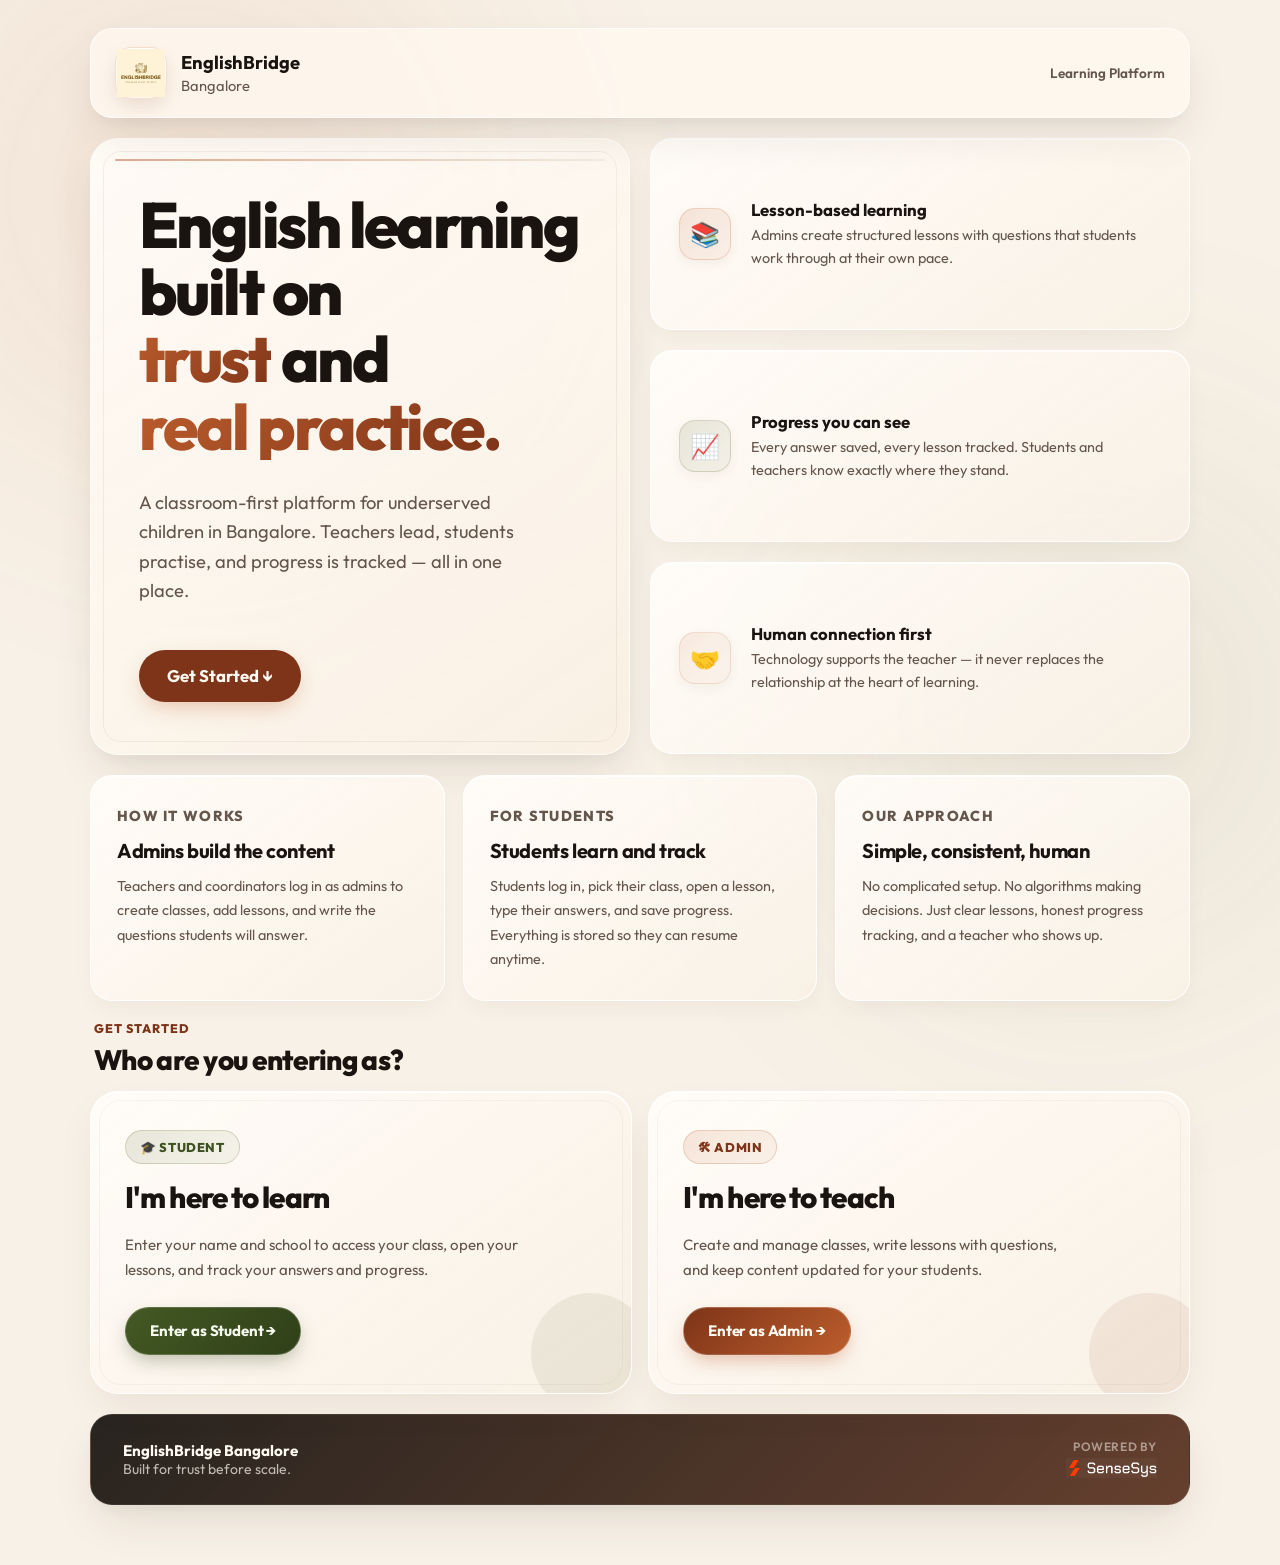
==== commit 378d16e0: "UI tweak: Remove 'Powered by AI' pill from landing hero and shift elements up" ====
--- a/index.html
+++ b/index.html
@@ -455,20 +455,15 @@
 
   <div class="welcome-hero">
     <div class="hero-left">
-      <div style="display: inline-flex; align-items: center; gap: 8px; padding: 6px 14px; border-radius: 999px; background: linear-gradient(135deg, rgba(188,93,45,0.1), rgba(188,93,45,0.02)); border: 1px solid rgba(188,93,45,0.25); margin-bottom: 8px; align-self: flex-start; box-shadow: 0 4px 12px rgba(188,93,45,0.08); backdrop-filter: blur(8px); animation: pageEntrance 0.6s cubic-bezier(0.16, 1, 0.3, 1) backwards;">
-        <span style="font-size: 1.1rem; filter: drop-shadow(0 2px 4px rgba(188,93,45,0.3));">✨</span>
-        <span style="font-size: 0.82rem; font-weight: 800; color: var(--accent-deep); letter-spacing: 0.08em; text-transform: uppercase;">Powered by SenseSys AI</span>
-      </div>
-      
-      <h1 class="welcome-title" style="font-size: clamp(2.8rem, 5vw, 4.2rem); font-weight: 800; line-height: 1.05; letter-spacing: -0.04em; margin-bottom: 8px; animation: pageEntrance 0.8s cubic-bezier(0.16, 1, 0.3, 1) 0.1s backwards;">
+      <h1 class="welcome-title" style="font-size: clamp(2.8rem, 5vw, 4.2rem); font-weight: 800; line-height: 1.05; letter-spacing: -0.04em; margin-bottom: 8px; animation: pageEntrance 0.8s cubic-bezier(0.16, 1, 0.3, 1) backwards;">
         English learning built on <br><span class="text-gradient">trust</span> and <span class="text-gradient">real practice.</span>
       </h1>
       
-      <p class="welcome-subtitle" style="font-size: 1.15rem; line-height: 1.6; color: var(--muted); margin-bottom: 24px; max-width: 90%; animation: pageEntrance 1s cubic-bezier(0.16, 1, 0.3, 1) 0.2s backwards;">
+      <p class="welcome-subtitle" style="font-size: 1.15rem; line-height: 1.6; color: var(--muted); margin-bottom: 24px; max-width: 90%; animation: pageEntrance 1s cubic-bezier(0.16, 1, 0.3, 1) 0.1s backwards;">
         A classroom-first platform for underserved children in Bangalore. Teachers lead, students practise, and progress is tracked — all in one place.
       </p>
       
-      <div style="display: flex; gap: 16px; animation: pageEntrance 1.2s cubic-bezier(0.16, 1, 0.3, 1) 0.3s backwards;">
+      <div style="display: flex; gap: 16px; animation: pageEntrance 1.2s cubic-bezier(0.16, 1, 0.3, 1) 0.2s backwards;">
         <button onclick="document.querySelector('.portal-section').scrollIntoView({behavior: 'smooth'})" style="background: var(--accent-deep); color: #fffaf2; border: none; padding: 0 28px; min-height: 52px; border-radius: 999px; font-weight: 700; font-size: 1.05rem; cursor: pointer; box-shadow: 0 8px 24px -6px rgba(188,93,45,0.4); transition: transform 0.2s ease, box-shadow 0.2s ease;" onmouseover="this.style.transform='translateY(-2px)'; this.style.boxShadow='0 12px 28px -6px rgba(188,93,45,0.5)'" onmouseout="this.style.transform='translateY(0)'; this.style.boxShadow='0 8px 24px -6px rgba(188,93,45,0.4)'">
           Get Started ↓
         </button>
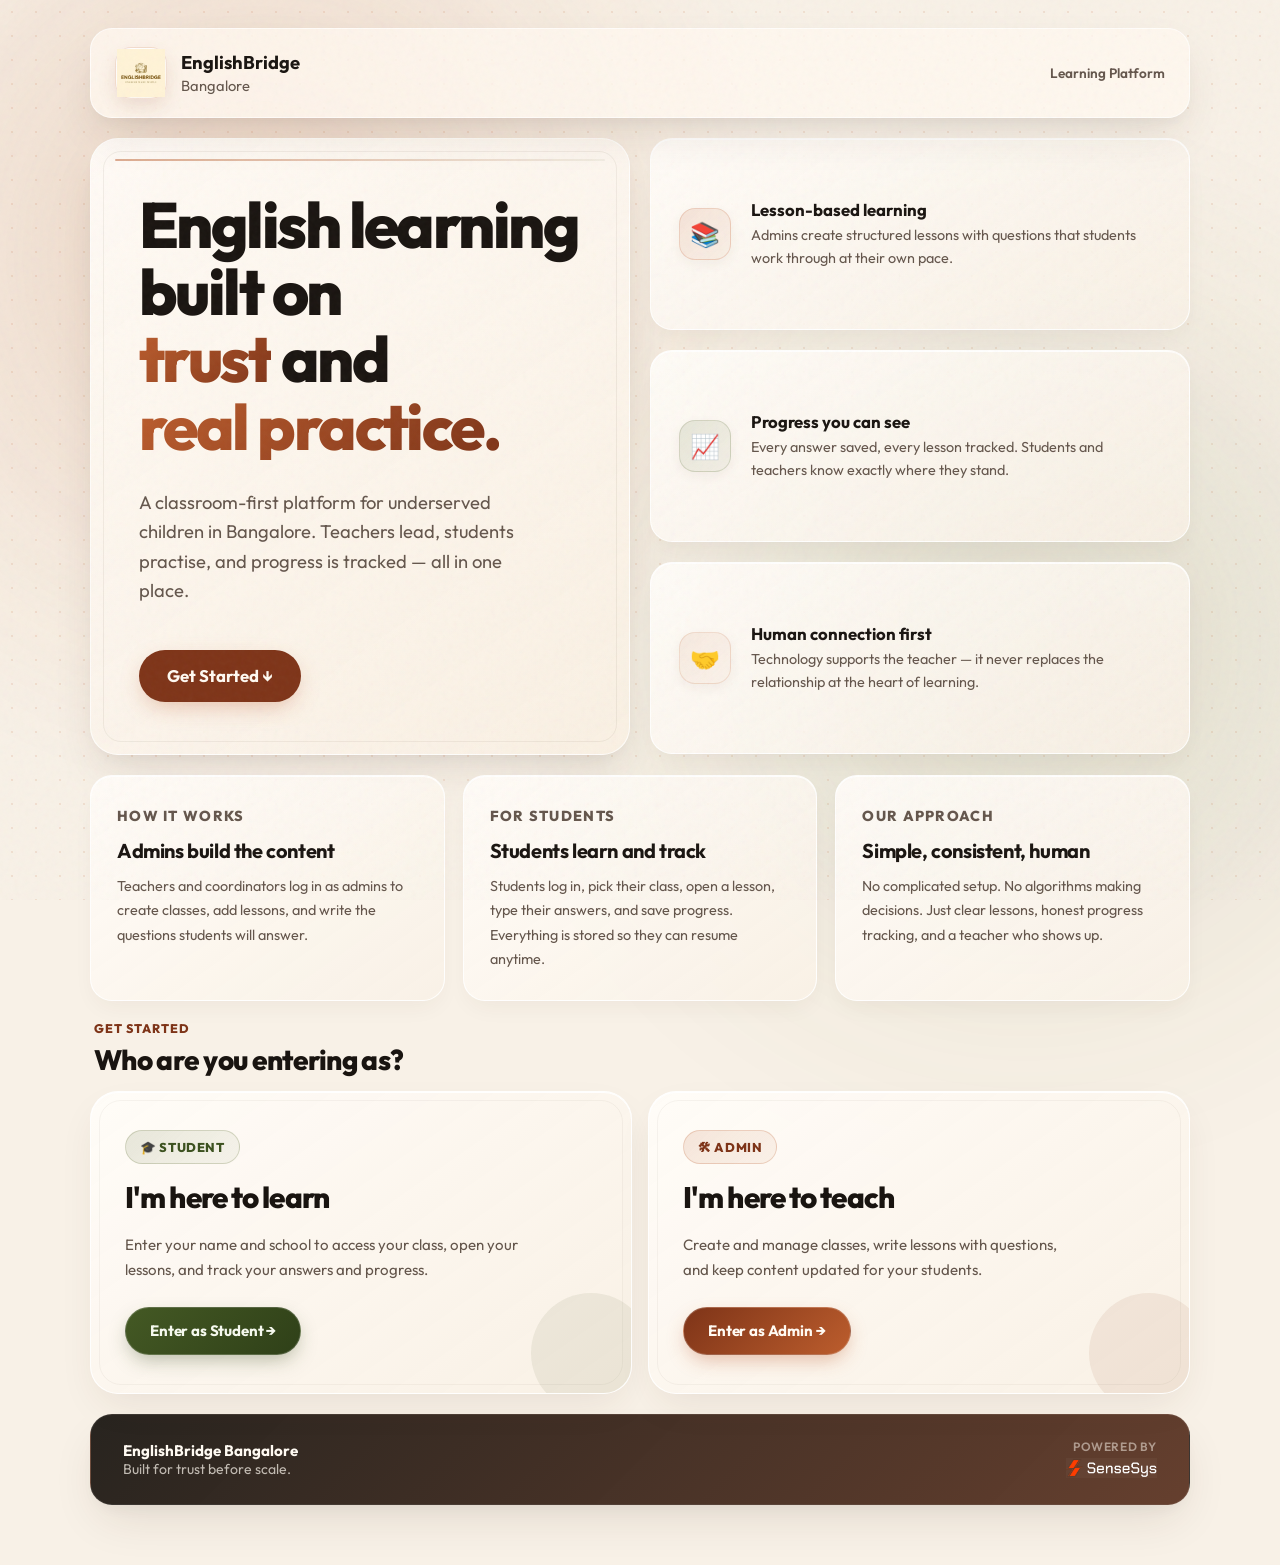
==== commit bb726b4c: "UIUX: Add film grain overlay, 3D card tilt effects, and sidebar tooltips" ====
--- a/index.html
+++ b/index.html
@@ -471,21 +471,21 @@
     </div>
 
     <div class="hero-right">
-      <div class="stat-card" style="animation: pageEntrance 0.8s cubic-bezier(0.16, 1, 0.3, 1) 0.1s backwards;">
+      <div class="stat-card tilt-card" style="animation: pageEntrance 0.8s cubic-bezier(0.16, 1, 0.3, 1) 0.1s backwards;">
         <div class="stat-icon stat-icon-orange">📚</div>
         <div class="stat-text">
           <strong>Lesson-based learning</strong>
           <span>Admins create structured lessons with questions that students work through at their own pace.</span>
         </div>
       </div>
-      <div class="stat-card" style="animation: pageEntrance 0.8s cubic-bezier(0.16, 1, 0.3, 1) 0.25s backwards;">
+      <div class="stat-card tilt-card" style="animation: pageEntrance 0.8s cubic-bezier(0.16, 1, 0.3, 1) 0.25s backwards;">
         <div class="stat-icon stat-icon-green">📈</div>
         <div class="stat-text">
           <strong>Progress you can see</strong>
           <span>Every answer saved, every lesson tracked. Students and teachers know exactly where they stand.</span>
         </div>
       </div>
-      <div class="stat-card" style="animation: pageEntrance 0.8s cubic-bezier(0.16, 1, 0.3, 1) 0.4s backwards;">
+      <div class="stat-card tilt-card" style="animation: pageEntrance 0.8s cubic-bezier(0.16, 1, 0.3, 1) 0.4s backwards;">
         <div class="stat-icon stat-icon-warm">🤝</div>
         <div class="stat-text">
           <strong>Human connection first</strong>
@@ -521,7 +521,7 @@
 
     <div class="portal-cards stagger-in">
 
-      <div class="portal-card" onclick="window.location.href='login.html'">
+      <div class="portal-card tilt-card" onclick="window.location.href='login.html'">
         <span class="portal-badge portal-badge-student">🎓 Student</span>
         <h3>I'm here to learn</h3>
         <p>Enter your name and school to access your class, open your lessons, and track your answers and progress.</p>
@@ -531,7 +531,7 @@
         <div class="portal-deco portal-deco-student"></div>
       </div>
 
-      <div class="portal-card" onclick="window.location.href='admin-login.html'">
+      <div class="portal-card tilt-card" onclick="window.location.href='admin-login.html'">
         <span class="portal-badge portal-badge-admin">🛠 Admin</span>
         <h3>I'm here to teach</h3>
         <p>Create and manage classes, write lessons with questions, and keep content updated for your students.</p>
@@ -560,6 +560,26 @@
 </div>
 
 <script>
+  // ── 3D TILT EFFECT ──
+  document.addEventListener("DOMContentLoaded", () => {
+    const cards = document.querySelectorAll(".tilt-card");
+    cards.forEach(card => {
+      card.addEventListener("mousemove", (e) => {
+        const rect = card.getBoundingClientRect();
+        const x = e.clientX - rect.left;
+        const y = e.clientY - rect.top;
+        const centerX = rect.width / 2;
+        const centerY = rect.height / 2;
+        const rotateX = ((y - centerY) / centerY) * -5;
+        const rotateY = ((x - centerX) / centerX) * 5;
+        card.style.transform = `perspective(1000px) rotateX(${rotateX}deg) rotateY(${rotateY}deg) scale3d(1.02, 1.02, 1.02)`;
+      });
+      card.addEventListener("mouseleave", () => {
+        card.style.transform = "";
+      });
+    });
+  });
+
   document.addEventListener("DOMContentLoaded", () => {
     // Check if the user is already signed in by looking for a token
     const token = localStorage.getItem("token"); 
--- a/platform.css
+++ b/platform.css
@@ -1143,21 +1143,24 @@
   font-weight: 700;
   cursor: pointer;
 }
-/* ── PRO MAX UI/UX UPGRADES ── */
+
+
 body {
-  background: var(--bg);
+  background-color: var(--bg);
+  background-image: radial-gradient(rgba(188, 93, 45, 0.12) 1px, transparent 1px);
+  background-size: 24px 24px;
 }
 
 /* Animated Mesh Orbs */
 body::before, body::after {
   content: "";
   position: fixed;
-  width: 70vw;
-  height: 70vw;
+  width: 80vw;
+  height: 80vw;
   border-radius: 50%;
-  filter: blur(90px);
+  filter: blur(100px);
   z-index: -1;
-  opacity: 0.6;
+  opacity: 0.85;
   pointer-events: none;
   animation: orbFloat 25s infinite alternate cubic-bezier(0.4, 0, 0.2, 1);
 }
@@ -1165,13 +1168,13 @@
 body::before {
   top: -20vw;
   left: -20vw;
-  background: radial-gradient(circle, rgba(188, 93, 45, 0.18) 0%, rgba(188, 93, 45, 0) 70%);
+  background: radial-gradient(circle, rgba(188, 93, 45, 0.25) 0%, rgba(188, 93, 45, 0) 65%);
 }
 
 body::after {
   bottom: -20vw;
   right: -20vw;
-  background: radial-gradient(circle, rgba(96, 114, 61, 0.16) 0%, rgba(96, 114, 61, 0) 70%);
+  background: radial-gradient(circle, rgba(96, 114, 61, 0.22) 0%, rgba(96, 114, 61, 0) 65%);
   animation-duration: 30s;
   animation-direction: alternate-reverse;
 }
@@ -1387,3 +1390,14 @@
   padding-top: 16px;
   margin-top: -16px;
 }
+
+/* ── PREMIUM NOISE OVERLAY ── */
+html::after {
+  content: "";
+  position: fixed;
+  top: 0; left: 0; width: 100vw; height: 100vh;
+  pointer-events: none;
+  z-index: 9999;
+  opacity: 0.04;
+  background-image: url("data:image/svg+xml,%3Csvg viewBox='0 0 200 200' xmlns='http://www.w3.org/2000/svg'%3E%3Cfilter id='noiseFilter'%3E%3CfeTurbulence type='fractalNoise' baseFrequency='0.85' numOctaves='3' stitchTiles='stitch'/%3E%3C/filter%3E%3Crect width='100%25' height='100%25' filter='url(%23noiseFilter)'/%3E%3C/svg%3E");
+}
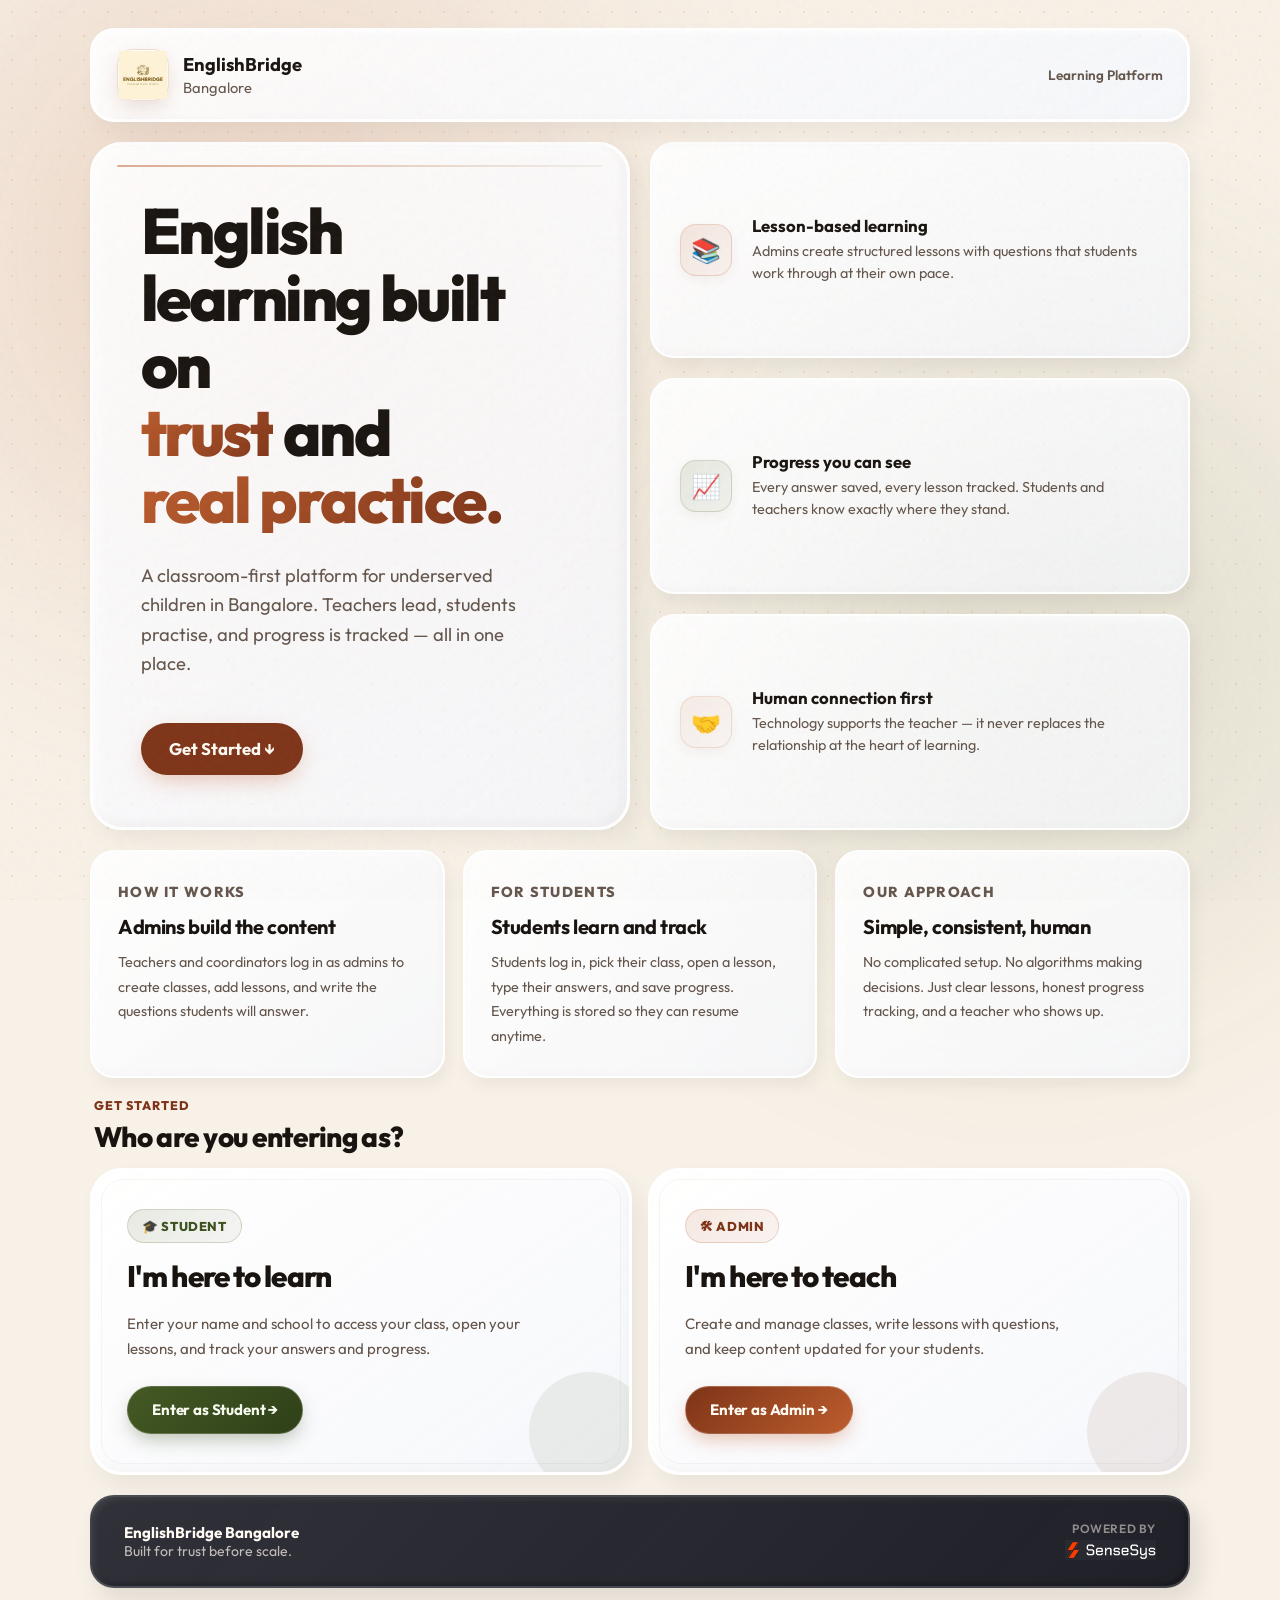
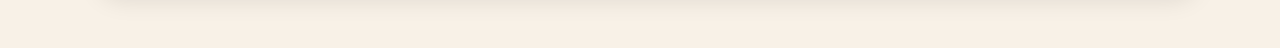
==== commit 97712750: "UI/UX: Upgrade design system to Claymorphism and update backgrounds" ====
--- a/index.html
+++ b/index.html
@@ -22,11 +22,11 @@
       align-items: center;
       justify-content: space-between;
       padding: 18px 24px;
-      border-radius: 22px;
-      background: rgba(255, 248, 239, 0.82);
+      border-radius: 24px;
+      background: linear-gradient(145deg, rgba(255, 255, 255, 0.9), rgba(245, 248, 255, 0.8));
       backdrop-filter: blur(16px);
-      border: 1px solid rgba(255, 255, 255, 0.68);
-      box-shadow: var(--shadow);
+      border: 3px solid #ffffff;
+      box-shadow: inset -2px -2px 6px rgba(0,0,0,0.02), 8px 12px 24px rgba(0,0,0,0.05), inset 2px 2px 6px rgba(255,255,255,0.8);
       position: sticky;
       top: 16px;
       z-index: 20;
@@ -42,23 +42,24 @@
 
     .hero-left {
       padding: 52px 48px;
-      border-radius: 28px;
-      background: linear-gradient(145deg, rgba(255,251,246,0.97), rgba(249,240,227,0.92));
-      border: 1px solid rgba(255,255,255,0.72);
-      box-shadow: var(--shadow);
+      border-radius: 32px;
+      background: linear-gradient(145deg, rgba(255, 255, 255, 0.9), rgba(245, 247, 255, 0.7));
+      border: 3px solid #ffffff;
+      box-shadow: inset -4px -4px 12px rgba(0, 0, 0, 0.04), 8px 8px 24px rgba(0, 0, 0, 0.06), inset 4px 4px 12px rgba(255, 255, 255, 0.8);
       position: relative;
       display: flex;
       flex-direction: column;
       justify-content: center;
       gap: 20px;
+      backdrop-filter: blur(20px);
     }
 
     .hero-left::before {
       content: "";
       position: absolute;
-      inset: 12px;
-      border: 1px solid rgba(80,58,40,0.07);
-      border-radius: 18px;
+      inset: -3px;
+      border: 1px solid rgba(255, 255, 255, 0.5);
+      border-radius: 32px;
       pointer-events: none;
     }
 
@@ -106,16 +107,16 @@
 
     .stat-card {
       padding: 26px 28px;
-      border-radius: 22px;
-      background: linear-gradient(145deg, rgba(255,252,248,0.92), rgba(249,241,230,0.85));
+      border-radius: 24px;
+      background: linear-gradient(145deg, rgba(255,255,255,0.9), rgba(245,248,255,0.7));
       backdrop-filter: blur(14px);
       -webkit-backdrop-filter: blur(14px);
-      border: 1px solid rgba(255,255,255,0.85);
-      box-shadow: 0 10px 24px -6px rgba(75,48,26,0.06), inset 0 1px 0 rgba(255,255,255,0.9);
+      border: 2px solid #ffffff;
+      box-shadow: inset -2px -2px 8px rgba(0,0,0,0.03), 4px 8px 16px rgba(0,0,0,0.05), inset 2px 2px 8px rgba(255,255,255,0.9);
       display: flex;
       align-items: center;
       gap: 20px;
-      transition: all 0.22s cubic-bezier(0.4, 0, 0.2, 1);
+      transition: all 0.22s cubic-bezier(0.34, 1.56, 0.64, 1);
     }
 
     .stat-card:hover {
@@ -163,13 +164,13 @@
 
     .about-card {
       padding: 28px 26px;
-      border-radius: 22px;
-      background: linear-gradient(145deg, rgba(255,252,248,0.92), rgba(249,241,230,0.85));
+      border-radius: 24px;
+      background: linear-gradient(145deg, rgba(255,255,255,0.9), rgba(245,248,255,0.7));
       backdrop-filter: blur(14px);
       -webkit-backdrop-filter: blur(14px);
-      border: 1px solid rgba(255,255,255,0.85);
-      box-shadow: 0 10px 24px -6px rgba(75,48,26,0.06), inset 0 1px 0 rgba(255,255,255,0.9);
-      transition: all 0.22s cubic-bezier(0.4, 0, 0.2, 1);
+      border: 2px solid #ffffff;
+      box-shadow: inset -2px -2px 8px rgba(0,0,0,0.03), 4px 8px 16px rgba(0,0,0,0.05), inset 2px 2px 8px rgba(255,255,255,0.9);
+      transition: all 0.22s cubic-bezier(0.34, 1.56, 0.64, 1);
     }
 
     .about-card:hover {
@@ -237,26 +238,26 @@
 
     .portal-card {
       padding: 38px 34px;
-      border-radius: 28px;
-      background: linear-gradient(145deg, rgba(255,252,248,0.95), rgba(248,240,228,0.88));
+      border-radius: 32px;
+      background: linear-gradient(145deg, rgba(255,255,255,0.95), rgba(245,248,255,0.85));
       backdrop-filter: blur(16px);
       -webkit-backdrop-filter: blur(16px);
-      border: 1px solid rgba(255,255,255,0.9);
-      box-shadow: 0 16px 40px -10px rgba(75,48,26,0.1), inset 0 1px 0 rgba(255,255,255,0.95);
+      border: 3px solid #ffffff;
+      box-shadow: inset -4px -4px 12px rgba(0,0,0,0.03), 8px 12px 24px rgba(0,0,0,0.06), inset 4px 4px 12px rgba(255,255,255,0.9);
       display: flex;
       flex-direction: column;
       gap: 16px;
       position: relative;
       overflow: hidden;
       cursor: pointer;
-      transition: all 0.25s cubic-bezier(0.4, 0, 0.2, 1);
+      transition: all 0.25s cubic-bezier(0.34, 1.56, 0.64, 1);
       text-align: left;
     }
 
     .portal-card:hover {
-      transform: translateY(-5px);
-      box-shadow: 0 30px 60px -12px rgba(75,48,26,0.2), inset 0 1px 0 rgba(255,255,255,1);
-      border-color: rgba(188,93,45,0.3);
+      transform: translateY(-5px) scale(1.02);
+      box-shadow: inset -4px -4px 12px rgba(0,0,0,0.02), 12px 20px 32px rgba(0,0,0,0.1), inset 4px 4px 12px rgba(255,255,255,1);
+      border-color: #ffffff;
     }
 
     .portal-card::before {
@@ -368,10 +369,10 @@
     /* ── FOOTER ── */
     .welcome-footer {
       padding: 24px 32px;
-      border-radius: 22px;
-      background: linear-gradient(135deg, rgba(31,27,23,0.96), rgba(93,53,36,0.95));
-      border: 1px solid rgba(255,255,255,0.08);
-      box-shadow: var(--shadow);
+      border-radius: 24px;
+      background: linear-gradient(135deg, rgba(40,40,50,0.96), rgba(20,20,30,0.95));
+      border: 2px solid rgba(255,255,255,0.15);
+      box-shadow: inset -2px -2px 6px rgba(0,0,0,0.4), 8px 12px 24px rgba(0,0,0,0.1), inset 2px 2px 6px rgba(255,255,255,0.1);
       display: flex;
       align-items: center;
       justify-content: space-between;
--- a/platform.css
+++ b/platform.css
@@ -44,11 +44,12 @@
   color: var(--text);
   -webkit-font-smoothing: antialiased;
   -moz-osx-font-smoothing: grayscale;
-  background:
-    radial-gradient(circle at 10% 8%, rgba(188, 93, 45, 0.12), transparent 32%),
-    radial-gradient(circle at 90% 18%, rgba(96, 114, 61, 0.12), transparent 30%),
-    radial-gradient(circle at 50% 85%, rgba(188, 93, 45, 0.06), transparent 35%),
-    linear-gradient(180deg, #faf3ea 0%, #f4eae0 100%);
+  background: 
+    radial-gradient(circle at 15% 50%, rgba(253, 188, 180, 0.3), transparent 45%),
+    radial-gradient(circle at 85% 30%, rgba(173, 216, 230, 0.35), transparent 40%),
+    radial-gradient(circle at 50% 90%, rgba(152, 255, 152, 0.25), transparent 50%),
+    radial-gradient(circle at 70% 80%, rgba(230, 230, 250, 0.4), transparent 45%),
+    linear-gradient(135deg, #f0f4ff 0%, #fef8f4 50%, #effff6 100%);
   background-attachment: fixed;
 }
 
@@ -112,13 +113,11 @@
   gap: 20px;
   padding: 16px 24px;
   border-radius: var(--radius-lg);
-  background: rgba(255, 251, 246, 0.78);
+  background: linear-gradient(145deg, rgba(255, 255, 255, 0.9), rgba(245, 248, 255, 0.8));
   backdrop-filter: blur(20px);
   -webkit-backdrop-filter: blur(20px);
-  box-shadow:
-    inset 0 1px 0 rgba(255, 255, 255, 0.95),
-    0 16px 36px -8px rgba(75, 48, 26, 0.1);
-  border: 1px solid rgba(255, 255, 255, 0.85);
+  border: 3px solid #ffffff;
+  box-shadow: inset -2px -2px 6px rgba(0,0,0,0.02), 8px 12px 24px rgba(0,0,0,0.05), inset 2px 2px 6px rgba(255,255,255,0.8);
   transition: all 0.25s ease;
 }
 
@@ -201,13 +200,13 @@
 .hero-band,
 .workspace-panel {
   border-radius: var(--radius-lg);
-  background: linear-gradient(145deg, rgba(255, 252, 248, 0.94), rgba(250, 243, 233, 0.88));
+  background: linear-gradient(145deg, rgba(255, 255, 255, 0.94), rgba(245, 248, 255, 0.88));
   backdrop-filter: blur(16px);
   -webkit-backdrop-filter: blur(16px);
   padding: 24px;
   position: relative;
-  border: 1px solid rgba(255, 255, 255, 0.88);
-  box-shadow: var(--shadow-glass);
+  border: 3px solid #ffffff;
+  box-shadow: inset -4px -4px 12px rgba(0,0,0,0.03), 8px 12px 24px rgba(0,0,0,0.05), inset 4px 4px 12px rgba(255,255,255,0.9);
 }
 
 .sidebar-panel::before,
@@ -265,7 +264,7 @@
   letter-spacing: 0.01em;
 }
 
-.class-list,
+/* fixed class-list overlap */
 .progress-grid,
 .module-grid,
 .question-stack {
@@ -294,20 +293,21 @@
   width: 100%;
   padding: 16px 18px;
   border-radius: var(--radius-md);
-  border: 1px solid rgba(80, 58, 40, 0.09);
-  background: rgba(255, 255, 255, 0.68);
+  border: 2px solid #ffffff;
+  background: linear-gradient(145deg, rgba(255, 255, 255, 0.9), rgba(245, 248, 255, 0.7));
   backdrop-filter: blur(8px);
   -webkit-backdrop-filter: blur(8px);
   text-align: left;
   cursor: pointer;
-  transition: all 0.2s cubic-bezier(0.4, 0, 0.2, 1);
+  box-shadow: inset -2px -2px 6px rgba(0,0,0,0.02), 2px 4px 10px rgba(0,0,0,0.04), inset 2px 2px 6px rgba(255,255,255,0.8);
+  transition: all 0.2s cubic-bezier(0.34, 1.56, 0.64, 1);
 }
 
 .class-button:hover {
   transform: translateY(-2px);
-  background: rgba(255, 255, 255, 0.95);
-  border-color: rgba(188, 93, 45, 0.24);
-  box-shadow: var(--shadow-soft);
+  background: #ffffff;
+  border-color: #ffffff;
+  box-shadow: inset -2px -2px 8px rgba(0,0,0,0.02), 6px 10px 16px rgba(0,0,0,0.06), inset 2px 2px 8px rgba(255,255,255,1);
 }
 
 .class-button strong {
@@ -324,7 +324,7 @@
 .class-button.is-active {
   background: #ffffff;
   border-color: var(--accent);
-  box-shadow: 0 0 0 2px rgba(188, 93, 45, 0.2), var(--shadow-soft);
+  box-shadow: 0 0 0 2px rgba(188, 93, 45, 0.2), inset 2px 2px 8px rgba(0,0,0,0.04), inset -2px -2px 8px rgba(255,255,255,0.8);
   transform: translateY(-2px);
 }
 
@@ -457,26 +457,26 @@
 
   padding: 22px 24px;
   border-radius: var(--radius-lg);
-  background: linear-gradient(145deg, rgba(255, 252, 247, 0.94), rgba(248, 240, 229, 0.9));
+  background: linear-gradient(145deg, rgba(255, 255, 255, 0.94), rgba(245, 248, 255, 0.9));
   backdrop-filter: blur(12px);
   -webkit-backdrop-filter: blur(12px);
-  border: 1px solid rgba(255, 255, 255, 0.85);
-  box-shadow: var(--shadow-glass);
+  border: 3px solid #ffffff;
+  box-shadow: inset -2px -2px 8px rgba(0,0,0,0.03), 4px 8px 16px rgba(0,0,0,0.05), inset 2px 2px 8px rgba(255,255,255,0.9);
   text-align: left;
-  transition: all 0.22s cubic-bezier(0.4, 0, 0.2, 1);
+  transition: all 0.22s cubic-bezier(0.34, 1.56, 0.64, 1);
   cursor: pointer;
   position: relative;
 }
 
 .module-card:hover {
-  transform: translateY(-3px);
-  box-shadow: var(--shadow);
-  border-color: rgba(188, 93, 45, 0.25);
+  transform: translateY(-3px) scale(1.02);
+  box-shadow: inset -4px -4px 12px rgba(0,0,0,0.02), 12px 20px 32px rgba(0,0,0,0.1), inset 4px 4px 12px rgba(255,255,255,1);
+  border-color: #ffffff;
 }
 
 .module-card.is-active {
   transform: translateY(-2px);
-  box-shadow: var(--shadow);
+  box-shadow: inset 4px 4px 12px rgba(0,0,0,0.04), inset -4px -4px 12px rgba(255,255,255,0.9);
   border-color: var(--accent);
   background: #ffffff;
 }
@@ -537,12 +537,12 @@
 .question-card {
   padding: 22px 24px;
   border-radius: var(--radius-md);
-  background: rgba(255, 255, 255, 0.72);
-  backdrop-filter: blur(8px);
-  -webkit-backdrop-filter: blur(8px);
-  border: 1px solid rgba(80, 58, 40, 0.08);
-  box-shadow: var(--shadow-soft);
-  transition: all 0.2s ease;
+  background: linear-gradient(145deg, rgba(255, 255, 255, 0.9), rgba(245, 248, 255, 0.8));
+  backdrop-filter: blur(12px);
+  -webkit-backdrop-filter: blur(12px);
+  border: 2px solid #ffffff;
+  box-shadow: inset -2px -2px 6px rgba(0,0,0,0.02), 4px 6px 14px rgba(0,0,0,0.04), inset 2px 2px 6px rgba(255,255,255,0.8);
+  transition: all 0.22s cubic-bezier(0.34, 1.56, 0.64, 1);
 }
 
 .question-card h4 {
@@ -568,30 +568,31 @@
   width: 100%;
   padding: 14px 18px;
   border-radius: 14px;
-  border: 1px solid rgba(80, 58, 40, 0.09);
-  background: rgba(255, 255, 255, 0.88);
+  border: 2px solid #ffffff;
+  background: rgba(255, 255, 255, 0.9);
   text-align: left;
   font-family: inherit;
   font-size: 0.95rem;
   font-weight: 500;
   color: var(--text);
   cursor: pointer;
-  transition: all 0.18s cubic-bezier(0.4, 0, 0.2, 1);
+  box-shadow: inset -1px -1px 4px rgba(0,0,0,0.02), 2px 4px 8px rgba(0,0,0,0.03), inset 1px 1px 4px rgba(255,255,255,1);
+  transition: all 0.22s cubic-bezier(0.34, 1.56, 0.64, 1);
 }
 
 .choice-button:hover {
   background: #ffffff;
-  border-color: rgba(188, 93, 45, 0.3);
-  transform: translateX(3px);
-  box-shadow: 0 4px 12px rgba(80, 58, 40, 0.06);
+  border-color: #ffffff;
+  transform: translateX(4px);
+  box-shadow: inset -2px -2px 6px rgba(0,0,0,0.02), 4px 6px 12px rgba(0,0,0,0.06), inset 2px 2px 6px rgba(255,255,255,1);
 }
 
 .choice-button.is-selected {
   border-color: var(--accent);
-  background: linear-gradient(135deg, rgba(188, 93, 45, 0.1), rgba(188, 93, 45, 0.04));
+  background: #ffffff;
   color: var(--accent-deep);
   font-weight: 700;
-  box-shadow: 0 0 0 2px rgba(188, 93, 45, 0.2);
+  box-shadow: 0 0 0 2px rgba(188, 93, 45, 0.2), inset 2px 2px 6px rgba(0,0,0,0.04), inset -2px -2px 6px rgba(255,255,255,0.8);
 }
 
 .question-actions {
@@ -619,40 +620,42 @@
 }
 
 .primary-action {
-  border: 1px solid rgba(255, 255, 255, 0.18);
-  background: linear-gradient(135deg, #241a14 0%, #3d2c20 100%);
+  border: 2px solid rgba(255, 255, 255, 0.2);
+  background: linear-gradient(135deg, var(--accent) 0%, var(--accent-deep) 100%);
   color: #fffaf2;
-  box-shadow: 0 10px 24px -4px rgba(36, 26, 20, 0.24), inset 0 1px 0 rgba(255, 255, 255, 0.2);
+  box-shadow: inset -2px -2px 6px rgba(0,0,0,0.1), 4px 6px 14px rgba(188, 93, 45, 0.25), inset 2px 2px 6px rgba(255,255,255,0.4);
 }
 
 .primary-action:hover {
-  transform: translateY(-2px);
-  box-shadow: 0 16px 32px -4px rgba(36, 26, 20, 0.3), inset 0 1px 0 rgba(255, 255, 255, 0.3);
-  background: linear-gradient(135deg, #150f0b 0%, #291d15 100%);
+  transform: translateY(-2px) scale(1.02);
+  box-shadow: inset -2px -2px 6px rgba(0,0,0,0.1), 6px 10px 20px rgba(188, 93, 45, 0.35), inset 2px 2px 6px rgba(255,255,255,0.5);
+  background: linear-gradient(135deg, var(--accent-hover) 0%, #7e3418 100%);
 }
 
 .primary-action:active {
-  transform: translateY(0);
+  transform: translateY(1px);
+  box-shadow: inset 2px 2px 6px rgba(0,0,0,0.2), inset -2px -2px 6px rgba(255,255,255,0.1);
 }
 
 .primary-action:focus-visible {
   outline: none;
-  box-shadow: 0 0 0 3.5px rgba(188, 93, 45, 0.35), var(--shadow-soft);
+  box-shadow: 0 0 0 3.5px rgba(188, 93, 45, 0.35), 4px 6px 14px rgba(188, 93, 45, 0.25);
 }
 
 .secondary-action {
-  border: 1px solid rgba(80, 58, 40, 0.12);
-  background: rgba(255, 255, 255, 0.76);
+  border: 2px solid #ffffff;
+  background: rgba(255, 255, 255, 0.9);
   backdrop-filter: blur(10px);
   -webkit-backdrop-filter: blur(10px);
   color: var(--text);
+  box-shadow: inset -2px -2px 6px rgba(0,0,0,0.02), 4px 6px 14px rgba(0,0,0,0.05), inset 2px 2px 6px rgba(255,255,255,1);
 }
 
 .secondary-action:hover {
-  transform: translateY(-2px);
-  box-shadow: var(--shadow);
-  background: rgba(255, 255, 255, 0.98);
-  border-color: rgba(80, 58, 40, 0.22);
+  transform: translateY(-2px) scale(1.02);
+  box-shadow: inset -2px -2px 6px rgba(0,0,0,0.02), 6px 10px 20px rgba(0,0,0,0.08), inset 2px 2px 6px rgba(255,255,255,1);
+  background: #ffffff;
+  border-color: #ffffff;
 }
 
 .secondary-action:active {
@@ -1383,7 +1386,7 @@
   background: rgba(60, 60, 60, 0.9);
 }
 
-.class-list,
+/* fixed class-list overlap */
 .progress-grid,
 .module-grid,
 .workspace-grid {
@@ -1401,3 +1404,97 @@
   opacity: 0.04;
   background-image: url("data:image/svg+xml,%3Csvg viewBox='0 0 200 200' xmlns='http://www.w3.org/2000/svg'%3E%3Cfilter id='noiseFilter'%3E%3CfeTurbulence type='fractalNoise' baseFrequency='0.85' numOctaves='3' stitchTiles='stitch'/%3E%3C/filter%3E%3Crect width='100%25' height='100%25' filter='url(%23noiseFilter)'/%3E%3C/svg%3E");
 }
+
+.class-list {
+  display: grid;
+  gap: 12px;
+}
+
+.module-carousel {
+  display: flex;
+  overflow-x: auto;
+  gap: 16px;
+  padding: 16px 12px 24px 12px; margin: -16px -12px 0 -12px;
+  scroll-snap-type: x mandatory;
+}
+.module-carousel > * {
+  scroll-snap-align: start;
+  flex: 0 0 min(100%, 320px);
+}
+.module-carousel::-webkit-scrollbar { height: 8px; }
+.module-carousel::-webkit-scrollbar-track { background: rgba(0,0,0,0.05); border-radius: 4px; }
+.module-carousel::-webkit-scrollbar-thumb { background: rgba(188,93,45,0.3); border-radius: 4px; }
+.module-carousel::-webkit-scrollbar-thumb:hover { background: rgba(188,93,45,0.6); }
+
+:root.dark-theme .module-carousel::-webkit-scrollbar-track { background: rgba(255,255,255,0.05); }
+:root.dark-theme .module-carousel::-webkit-scrollbar-thumb { background: rgba(255,255,255,0.2); }
+
+
+/* ── UIUX PRO MAX MICRO-INTERACTIONS ── */
+.workspace-panel, .sidebar-panel {
+  box-shadow: 0 12px 36px -8px rgba(188, 93, 45, 0.12), 0 4px 12px -4px rgba(188, 93, 45, 0.08) !important;
+  border: 1px solid rgba(255,255,255,0.7) !important;
+  transition: box-shadow 0.3s ease, transform 0.3s ease;
+}
+
+:root.dark-theme .workspace-panel, :root.dark-theme .sidebar-panel {
+  box-shadow: 0 12px 36px -8px rgba(0,0,0,0.4), 0 4px 12px -4px rgba(0,0,0,0.2) !important;
+  border-color: rgba(255,255,255,0.05) !important;
+}
+
+.workspace-panel:hover, .sidebar-panel:hover {
+  box-shadow: 0 20px 48px -12px rgba(188, 93, 45, 0.18), 0 8px 16px -6px rgba(188, 93, 45, 0.1) !important;
+}
+:root.dark-theme .workspace-panel:hover, :root.dark-theme .sidebar-panel:hover {
+  box-shadow: 0 20px 48px -12px rgba(0,0,0,0.6), 0 8px 16px -6px rgba(0,0,0,0.4) !important;
+}
+
+button:active, .rail-btn:active, .module-card:active {
+  transform: scale(0.97) !important;
+  transition: transform 0.1s cubic-bezier(0.4, 0, 0.2, 1) !important;
+}
+
+.primary-action {
+  box-shadow: 0 8px 24px -4px rgba(188, 93, 45, 0.4) !important;
+}
+.primary-action:hover {
+  box-shadow: 0 12px 32px -4px rgba(188, 93, 45, 0.6) !important;
+  transform: translateY(-2px) !important;
+}
+
+.status-badge {
+  box-shadow: 0 4px 12px rgba(188, 93, 45, 0.15) !important;
+  border: 1px solid rgba(255,255,255,0.8) !important;
+}
+
+/* Make class buttons pop more */
+.class-button {
+  box-shadow: 0 4px 12px -2px rgba(188, 93, 45, 0.06);
+  border: 1px solid rgba(255, 255, 255, 0.8) !important;
+}
+.class-button:hover {
+  box-shadow: 0 8px 20px -4px rgba(188, 93, 45, 0.15) !important;
+  transform: translateY(-2px) scale(1.02);
+}
+.class-button.is-active {
+  box-shadow: 0 12px 28px -6px rgba(188, 93, 45, 0.25) !important;
+  transform: translateY(-3px) scale(1.03) !important;
+}
+
+:root.dark-theme .class-button { border-color: rgba(255,255,255,0.08) !important; }
+:root.dark-theme .status-badge { border-color: rgba(255,255,255,0.1) !important; }
+
+/* Enhancing module cards */
+.module-card {
+  box-shadow: 0 6px 16px -4px rgba(188, 93, 45, 0.08) !important;
+  border: 1px solid rgba(255, 255, 255, 0.7) !important;
+}
+.module-card:hover {
+  box-shadow: 0 16px 32px -8px rgba(188, 93, 45, 0.2) !important;
+}
+.module-card.is-active {
+  box-shadow: 0 16px 32px -8px rgba(188, 93, 45, 0.3) !important;
+  border: 2px solid var(--accent) !important;
+}
+:root.dark-theme .module-card { border-color: rgba(255,255,255,0.08) !important; }
+
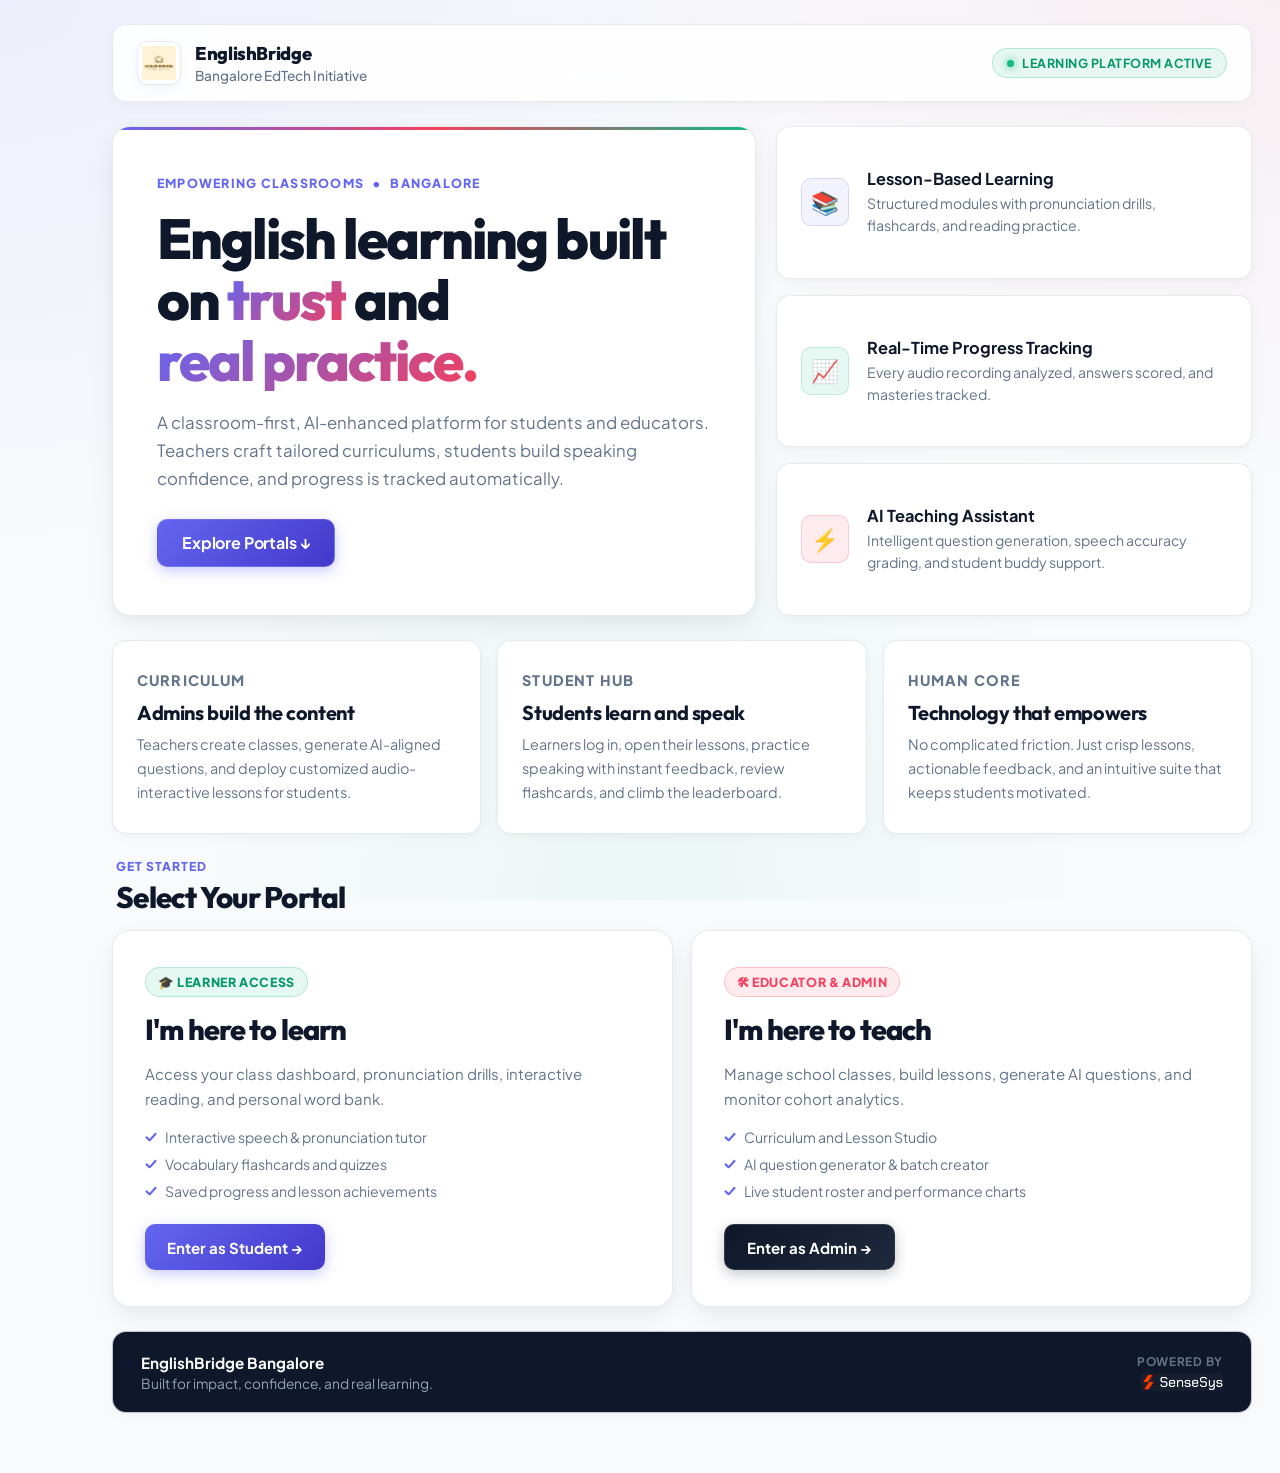
==== commit 8a7360a7: "De-bubblify UI across all pages, overhaul Student and Admin sidebars, and implement Electric Sassy d" ====
--- a/index.html
+++ b/index.html
@@ -4,16 +4,17 @@
   <meta charset="UTF-8">
   <meta name="viewport" content="width=device-width, initial-scale=1.0">
   <title>Welcome | EnglishBridge</title>
-  <link href="https://fonts.googleapis.com/css2?family=Outfit:wght@300;400;500;600;700;800&display=swap" rel="stylesheet">
+  <link rel="preconnect" href="https://fonts.googleapis.com">
+  <link rel="preconnect" href="https://fonts.gstatic.com" crossorigin>
+  <link href="https://fonts.googleapis.com/css2?family=Outfit:wght@400;500;600;700;800;900&family=Plus+Jakarta+Sans:wght@400;500;600;700;800&family=Space+Grotesk:wght@500;600;700&display=swap" rel="stylesheet">
   <link rel="stylesheet" href="platform.css">
   <style>
-
     .welcome-shell {
-      width: min(calc(100% - 32px), 1100px);
+      width: min(calc(100% - 40px), 1140px);
       margin: 0 auto;
-      padding: 28px 0 60px;
-      display: grid;
-      gap: 20px;
+      padding: 24px 0 60px;
+      display: grid;
+      gap: 24px;
     }
 
     /* ── HEADER ── */
@@ -21,186 +22,211 @@
       display: flex;
       align-items: center;
       justify-content: space-between;
-      padding: 18px 24px;
-      border-radius: 24px;
-      background: linear-gradient(145deg, rgba(255, 255, 255, 0.9), rgba(245, 248, 255, 0.8));
-      backdrop-filter: blur(16px);
-      border: 3px solid #ffffff;
-      box-shadow: inset -2px -2px 6px rgba(0,0,0,0.02), 8px 12px 24px rgba(0,0,0,0.05), inset 2px 2px 6px rgba(255,255,255,0.8);
+      padding: 16px 24px;
+      border-radius: var(--radius-lg);
+      background: var(--surface-glass);
+      backdrop-filter: blur(20px);
+      -webkit-backdrop-filter: blur(20px);
+      border: 1px solid var(--line);
+      box-shadow: var(--shadow-soft);
       position: sticky;
       top: 16px;
       z-index: 20;
     }
 
+    .welcome-badge-live {
+      display: inline-flex;
+      align-items: center;
+      gap: 8px;
+      padding: 6px 14px;
+      border-radius: var(--radius-pill);
+      background: var(--emerald-soft);
+      border: 1px solid rgba(16, 185, 129, 0.25);
+      color: var(--emerald-deep);
+      font-size: 0.78rem;
+      font-weight: 700;
+      letter-spacing: 0.04em;
+      text-transform: uppercase;
+    }
+
+    .pulse-dot {
+      width: 7px;
+      height: 7px;
+      border-radius: 50%;
+      background: var(--emerald);
+      box-shadow: 0 0 8px var(--emerald);
+      animation: pulseGreen 1.8s infinite;
+    }
+
+    @keyframes pulseGreen {
+      0%, 100% { opacity: 1; transform: scale(1); }
+      50% { opacity: 0.5; transform: scale(0.85); }
+    }
+
     /* ── HERO ── */
     .welcome-hero {
       display: grid;
-      grid-template-columns: 1fr 1fr;
+      grid-template-columns: 1.15fr 0.85fr;
       gap: 20px;
       align-items: stretch;
     }
 
     .hero-left {
-      padding: 52px 48px;
-      border-radius: 32px;
-      background: linear-gradient(145deg, rgba(255, 255, 255, 0.9), rgba(245, 247, 255, 0.7));
-      border: 3px solid #ffffff;
-      box-shadow: inset -4px -4px 12px rgba(0, 0, 0, 0.04), 8px 8px 24px rgba(0, 0, 0, 0.06), inset 4px 4px 12px rgba(255, 255, 255, 0.8);
+      padding: 48px 44px;
+      border-radius: var(--radius-xl);
+      background: var(--surface);
+      border: 1px solid var(--line);
+      box-shadow: var(--shadow);
       position: relative;
       display: flex;
       flex-direction: column;
       justify-content: center;
-      gap: 20px;
-      backdrop-filter: blur(20px);
-    }
-
-    .hero-left::before {
-      content: "";
-      position: absolute;
-      inset: -3px;
-      border: 1px solid rgba(255, 255, 255, 0.5);
-      border-radius: 32px;
-      pointer-events: none;
+      gap: 18px;
+      overflow: hidden;
     }
 
     .hero-left::after {
       content: "";
       position: absolute;
-      left: 24px;
-      right: 24px;
-      top: 20px;
-      height: 2px;
-      border-radius: 999px;
-      background: linear-gradient(90deg, rgba(188,93,45,0.5), rgba(111,124,74,0.08));
-      pointer-events: none;
+      top: 0;
+      left: 0;
+      right: 0;
+      height: 3px;
+      background: linear-gradient(90deg, var(--accent) 0%, var(--sass) 50%, var(--emerald) 100%);
     }
 
     .welcome-eyebrow {
       font-size: 0.78rem;
       font-weight: 800;
-      letter-spacing: 0.09em;
+      letter-spacing: 0.1em;
       text-transform: uppercase;
-      color: var(--accent-deep);
+      color: var(--accent);
+      display: flex;
+      align-items: center;
+      gap: 8px;
     }
 
     .welcome-title {
-      font-family: var(--font-family);
-      font-size: clamp(2.3rem, 4.2vw, 3.5rem);
-      font-weight: 800;
-      letter-spacing: -0.03em;
-      line-height: 1.1;
+      font-family: var(--font-heading);
+      font-size: clamp(2.4rem, 4.4vw, 3.6rem);
+      font-weight: 800;
+      letter-spacing: -0.035em;
+      line-height: 1.08;
       color: var(--text);
-      max-width: 15ch;
     }
 
     .welcome-subtitle {
       color: var(--muted);
-      font-size: 1rem;
-      line-height: 1.75;
-      max-width: 50ch;
+      font-size: 1.05rem;
+      line-height: 1.65;
+      max-width: 48ch;
     }
 
     .hero-right {
       display: grid;
-      gap: 20px;
+      gap: 16px;
     }
 
     .stat-card {
-      padding: 26px 28px;
-      border-radius: 24px;
-      background: linear-gradient(145deg, rgba(255,255,255,0.9), rgba(245,248,255,0.7));
-      backdrop-filter: blur(14px);
-      -webkit-backdrop-filter: blur(14px);
-      border: 2px solid #ffffff;
-      box-shadow: inset -2px -2px 8px rgba(0,0,0,0.03), 4px 8px 16px rgba(0,0,0,0.05), inset 2px 2px 8px rgba(255,255,255,0.9);
-      display: flex;
-      align-items: center;
-      gap: 20px;
-      transition: all 0.22s cubic-bezier(0.34, 1.56, 0.64, 1);
+      padding: 22px 24px;
+      border-radius: var(--radius-lg);
+      background: var(--surface);
+      border: 1px solid var(--line);
+      box-shadow: var(--shadow-soft);
+      display: flex;
+      align-items: center;
+      gap: 18px;
+      transition: all 0.22s cubic-bezier(0.16, 1, 0.3, 1);
     }
 
     .stat-card:hover {
       transform: translateY(-2px);
-      box-shadow: var(--shadow);
-      border-color: rgba(188,93,45,0.22);
+      box-shadow: var(--shadow-hover);
+      border-color: rgba(99, 102, 241, 0.3);
     }
 
     .stat-icon {
-      width: 52px;
-      height: 52px;
-      border-radius: 16px;
+      width: 48px;
+      height: 48px;
+      border-radius: var(--radius-md);
       display: flex;
       align-items: center;
       justify-content: center;
-      font-size: 1.5rem;
+      font-size: 1.4rem;
       flex-shrink: 0;
-      box-shadow: 0 4px 12px rgba(80,58,40,0.06);
-    }
-
-    .stat-icon-orange { background: linear-gradient(135deg, rgba(188,93,45,0.14), rgba(188,93,45,0.06)); border: 1px solid rgba(188,93,45,0.2); }
-    .stat-icon-green  { background: linear-gradient(135deg, rgba(111,124,74,0.16), rgba(111,124,74,0.07)); border: 1px solid rgba(111,124,74,0.22); }
-    .stat-icon-warm   { background: linear-gradient(135deg, rgba(188,93,45,0.1), rgba(188,93,45,0.03)); border: 1px solid rgba(188,93,45,0.15); }
+    }
+
+    .stat-icon-violet {
+      background: var(--accent-soft);
+      border: 1px solid rgba(99, 102, 241, 0.2);
+    }
+    .stat-icon-green {
+      background: var(--emerald-soft);
+      border: 1px solid rgba(16, 185, 129, 0.2);
+    }
+    .stat-icon-coral {
+      background: var(--sass-soft);
+      border: 1px solid rgba(244, 63, 94, 0.2);
+    }
 
     .stat-text strong {
       display: block;
-      font-size: 1.05rem;
+      font-size: 1.02rem;
       font-weight: 700;
-      margin-bottom: 4px;
+      margin-bottom: 3px;
       color: var(--text);
     }
 
     .stat-text span {
       color: var(--muted);
-      font-size: 0.9rem;
-      line-height: 1.55;
-    }
-
-    /* ── ABOUT STRIP ── */
+      font-size: 0.88rem;
+      line-height: 1.5;
+    }
+
+    /* ── BENTO STRIP ── */
     .about-strip {
       display: grid;
       grid-template-columns: repeat(3, 1fr);
-      gap: 18px;
+      gap: 16px;
     }
 
     .about-card {
-      padding: 28px 26px;
-      border-radius: 24px;
-      background: linear-gradient(145deg, rgba(255,255,255,0.9), rgba(245,248,255,0.7));
-      backdrop-filter: blur(14px);
-      -webkit-backdrop-filter: blur(14px);
-      border: 2px solid #ffffff;
-      box-shadow: inset -2px -2px 8px rgba(0,0,0,0.03), 4px 8px 16px rgba(0,0,0,0.05), inset 2px 2px 8px rgba(255,255,255,0.9);
-      transition: all 0.22s cubic-bezier(0.34, 1.56, 0.64, 1);
+      padding: 28px 24px;
+      border-radius: var(--radius-lg);
+      background: var(--surface);
+      border: 1px solid var(--line);
+      box-shadow: var(--shadow-soft);
+      transition: all 0.22s cubic-bezier(0.16, 1, 0.3, 1);
     }
 
     .about-card:hover {
       transform: translateY(-3px);
-      box-shadow: var(--shadow);
-      border-color: rgba(188,93,45,0.2);
+      box-shadow: var(--shadow-hover);
+      border-color: rgba(99, 102, 241, 0.3);
     }
 
     .about-card-label {
-      font-size: 0.76rem;
-      font-weight: 800;
-      letter-spacing: 0.09em;
+      font-size: 0.74rem;
+      font-weight: 800;
+      letter-spacing: 0.08em;
       text-transform: uppercase;
-      color: var(--accent-deep);
-      margin-bottom: 10px;
+      color: var(--accent);
+      margin-bottom: 8px;
     }
 
     .about-card h3 {
-      font-family: var(--font-family);
+      font-family: var(--font-heading);
       font-size: 1.25rem;
       font-weight: 700;
       letter-spacing: -0.02em;
-      margin-bottom: 10px;
-      line-height: 1.3;
+      margin-bottom: 8px;
+      line-height: 1.25;
     }
 
     .about-card p {
       color: var(--muted);
       font-size: 0.9rem;
-      line-height: 1.7;
+      line-height: 1.65;
     }
 
     /* ── PORTAL SECTION ── */
@@ -214,17 +240,17 @@
     }
 
     .portal-section-head p {
-      font-size: 0.78rem;
+      font-size: 0.76rem;
       font-weight: 800;
       letter-spacing: 0.08em;
       text-transform: uppercase;
-      color: var(--accent-deep);
-      margin-bottom: 6px;
+      color: var(--accent);
+      margin-bottom: 4px;
     }
 
     .portal-section-head h2 {
-      font-family: var(--font-family);
-      font-size: 1.75rem;
+      font-family: var(--font-heading);
+      font-size: 1.85rem;
       font-weight: 800;
       letter-spacing: -0.025em;
       color: var(--text);
@@ -233,50 +259,39 @@
     .portal-cards {
       display: grid;
       grid-template-columns: 1fr 1fr;
-      gap: 16px;
+      gap: 18px;
     }
 
     .portal-card {
-      padding: 38px 34px;
-      border-radius: 32px;
-      background: linear-gradient(145deg, rgba(255,255,255,0.95), rgba(245,248,255,0.85));
-      backdrop-filter: blur(16px);
-      -webkit-backdrop-filter: blur(16px);
-      border: 3px solid #ffffff;
-      box-shadow: inset -4px -4px 12px rgba(0,0,0,0.03), 8px 12px 24px rgba(0,0,0,0.06), inset 4px 4px 12px rgba(255,255,255,0.9);
+      padding: 36px 32px;
+      border-radius: var(--radius-xl);
+      background: var(--surface);
+      border: 1px solid var(--line);
+      box-shadow: var(--shadow);
       display: flex;
       flex-direction: column;
       gap: 16px;
       position: relative;
       overflow: hidden;
       cursor: pointer;
-      transition: all 0.25s cubic-bezier(0.34, 1.56, 0.64, 1);
+      transition: all 0.25s cubic-bezier(0.16, 1, 0.3, 1);
       text-align: left;
     }
 
     .portal-card:hover {
-      transform: translateY(-5px) scale(1.02);
-      box-shadow: inset -4px -4px 12px rgba(0,0,0,0.02), 12px 20px 32px rgba(0,0,0,0.1), inset 4px 4px 12px rgba(255,255,255,1);
-      border-color: #ffffff;
-    }
-
-    .portal-card::before {
-      content: "";
-      position: absolute;
-      inset: 8px;
-      border: 1px solid rgba(80,58,40,0.05);
-      border-radius: 22px;
-      pointer-events: none;
+      transform: translateY(-4px);
+      box-shadow: var(--shadow-hover);
+      border-color: rgba(99, 102, 241, 0.4);
     }
 
     .portal-badge {
       display: inline-flex;
       align-items: center;
-      gap: 8px;
-      min-height: 34px;
-      padding: 0 14px;
-      border-radius: 999px;
-      font-size: 0.8rem;
+      gap: 6px;
+      min-height: 30px;
+      padding: 0 12px;
+      border-radius: var(--radius-pill);
+      font-size: 0.78rem;
       font-weight: 800;
       letter-spacing: 0.05em;
       text-transform: uppercase;
@@ -284,95 +299,102 @@
     }
 
     .portal-badge-student {
-      background: linear-gradient(135deg, rgba(111,124,74,0.16), rgba(111,124,74,0.06));
-      border: 1px solid rgba(111,124,74,0.25);
-      color: #3d5220;
+      background: var(--emerald-soft);
+      border: 1px solid rgba(16, 185, 129, 0.25);
+      color: var(--emerald-deep);
     }
 
     .portal-badge-admin {
-      background: linear-gradient(135deg, rgba(188,93,45,0.14), rgba(188,93,45,0.06));
-      border: 1px solid rgba(188,93,45,0.22);
-      color: var(--accent-deep);
+      background: var(--sass-soft);
+      border: 1px solid rgba(244, 63, 94, 0.25);
+      color: var(--sass);
     }
 
     .portal-card h3 {
-      font-family: var(--font-family);
-      font-size: 1.85rem;
+      font-family: var(--font-heading);
+      font-size: 1.8rem;
       font-weight: 800;
       letter-spacing: -0.03em;
-      line-height: 1.2;
+      line-height: 1.15;
       color: var(--text);
     }
 
     .portal-card p {
       color: var(--muted);
       font-size: 0.94rem;
-      line-height: 1.7;
-      max-width: 40ch;
+      line-height: 1.65;
+    }
+
+    .portal-card ul {
+      margin: 0;
+      padding: 0;
+      list-style: none;
+      display: grid;
+      gap: 8px;
+    }
+
+    .portal-card li {
+      font-size: 0.88rem;
+      color: var(--muted);
+      display: flex;
+      align-items: center;
+      gap: 8px;
+    }
+
+    .portal-card li::before {
+      content: "✓";
+      color: var(--accent);
+      font-weight: 800;
     }
 
     .portal-cta {
       display: inline-flex;
       align-items: center;
+      justify-content: center;
       gap: 8px;
       margin-top: 8px;
-      min-height: 48px;
-      padding: 0 24px;
-      border-radius: 999px;
+      min-height: 46px;
+      padding: 0 22px;
+      border-radius: var(--radius-md);
       font-family: var(--font-family);
       font-weight: 700;
       font-size: 0.94rem;
-      letter-spacing: -0.01em;
       border: none;
       cursor: pointer;
       width: fit-content;
-      transition: all 0.22s cubic-bezier(0.4, 0, 0.2, 1);
-      box-shadow: 0 8px 20px -4px rgba(60, 36, 18, 0.15);
-    }
-
-    .portal-cta:hover {
+      transition: all 0.2s cubic-bezier(0.16, 1, 0.3, 1);
+    }
+
+    .portal-cta-student {
+      background: linear-gradient(135deg, var(--accent) 0%, var(--accent-deep) 100%);
+      color: #ffffff;
+      box-shadow: 0 4px 14px rgba(99, 102, 241, 0.35);
+    }
+
+    .portal-cta-student:hover {
+      box-shadow: 0 8px 24px rgba(99, 102, 241, 0.45);
       transform: translateY(-2px);
-      box-shadow: 0 14px 28px -4px rgba(60, 36, 18, 0.25);
-    }
-
-    .portal-cta:active {
-      transform: translateY(0);
-    }
-
-    .portal-cta-student {
-      background: linear-gradient(135deg, #445924 0%, #2f4018 100%);
-      border: 1px solid rgba(255,255,255,0.18);
-      color: #f5f9ee;
-      box-shadow: 0 8px 20px -4px rgba(50, 70, 20, 0.35);
     }
 
     .portal-cta-admin {
-      background: linear-gradient(135deg, var(--accent-deep) 0%, var(--accent) 100%);
-      border: 1px solid rgba(255,255,255,0.2);
-      color: #fffaf2;
-      box-shadow: 0 8px 20px -4px rgba(188, 93, 45, 0.4);
-    }
-
-    .portal-deco {
-      position: absolute;
-      bottom: -20px;
-      right: -20px;
-      width: 120px;
-      height: 120px;
-      border-radius: 50%;
-      opacity: 0.08;
-    }
-
-    .portal-deco-student { background: #3d5220; }
-    .portal-deco-admin   { background: var(--accent-deep); }
+      background: linear-gradient(135deg, #0f172a 0%, #1e293b 100%);
+      color: #ffffff;
+      box-shadow: 0 4px 14px rgba(15, 23, 42, 0.25);
+      border: 1px solid rgba(255, 255, 255, 0.1);
+    }
+
+    .portal-cta-admin:hover {
+      box-shadow: 0 8px 24px rgba(15, 23, 42, 0.35);
+      transform: translateY(-2px);
+    }
 
     /* ── FOOTER ── */
     .welcome-footer {
-      padding: 24px 32px;
-      border-radius: 24px;
-      background: linear-gradient(135deg, rgba(40,40,50,0.96), rgba(20,20,30,0.95));
-      border: 2px solid rgba(255,255,255,0.15);
-      box-shadow: inset -2px -2px 6px rgba(0,0,0,0.4), 8px 12px 24px rgba(0,0,0,0.1), inset 2px 2px 6px rgba(255,255,255,0.1);
+      padding: 20px 28px;
+      border-radius: var(--radius-lg);
+      background: var(--surface-dark);
+      border: 1px solid var(--line);
+      box-shadow: var(--shadow-soft);
       display: flex;
       align-items: center;
       justify-content: space-between;
@@ -380,117 +402,93 @@
     }
 
     .welcome-footer p {
-      color: rgba(255,249,240,0.7);
-      font-size: 0.88rem;
+      color: #94a3b8;
+      font-size: 0.86rem;
+      margin-top: 2px;
     }
 
     .welcome-footer strong {
-      color: #fffaf2;
+      color: #ffffff;
       font-size: 0.95rem;
     }
 
-    /* ── RESPONSIVE ── */
     @media (max-width: 820px) {
       .welcome-hero,
-      .portal-cards {
-        grid-template-columns: 1fr;
-      }
-
+      .portal-cards,
       .about-strip {
         grid-template-columns: 1fr;
       }
-
       .hero-left {
-        padding: 36px 28px;
+        padding: 32px 24px;
       }
     }
-
-    @media (max-width: 500px) {
-      .hero-left { padding: 28px 22px; }
-      .portal-card { padding: 28px 22px; }
-      .welcome-footer { flex-direction: column; align-items: flex-start; gap: 8px; }
-    }
-
-  
-    .text-gradient {
-      background: linear-gradient(135deg, var(--accent) 0%, var(--accent-deep) 100%);
-      -webkit-background-clip: text;
-      -webkit-text-fill-color: transparent;
-      background-clip: text;
-      color: transparent;
-      display: inline-block;
-    }
-    
-    .glow-effect {
-      position: relative;
-    }
-    .glow-effect::after {
-      content: "";
-      position: absolute;
-      inset: -10px;
-      background: radial-gradient(circle at center, rgba(188, 93, 45, 0.15) 0%, transparent 70%);
-      z-index: -1;
-      border-radius: 50%;
-    }
-
-</style>
+  </style>
 </head>
 <body>
 
 <div class="welcome-shell">
 
   <header class="welcome-header">
-    <div style="display: flex; align-items: center; gap: 16px;">
+    <div style="display: flex; align-items: center; gap: 14px;">
       <div class="platform-brand" style="margin: 0;">
-        <div class="platform-brand-mark" style="display:flex;align-items:center;flex-shrink:0;">
-          <img src="EnglishBridgeLogo.png" alt="EnglishBridge logo" style="height:48px;width:auto;object-fit:contain;">
+        <div class="platform-brand-mark">
+          <img src="EnglishBridgeLogo.png" alt="EnglishBridge logo" style="height:34px;width:auto;object-fit:contain;">
         </div>
         <div class="platform-brand-copy">
           <strong>EnglishBridge</strong>
-          <span>Bangalore</span>
+          <span>Bangalore EdTech Initiative</span>
         </div>
       </div>
-      </div>
-    <span style="font-size:0.85rem;color:var(--muted);font-weight:600;">Learning Platform</span>
+    </div>
+    <div class="welcome-badge-live">
+      <span class="pulse-dot"></span>
+      <span>Learning Platform Active</span>
+    </div>
   </header>
 
   <div class="welcome-hero">
     <div class="hero-left">
-      <h1 class="welcome-title" style="font-size: clamp(2.8rem, 5vw, 4.2rem); font-weight: 800; line-height: 1.05; letter-spacing: -0.04em; margin-bottom: 8px; animation: pageEntrance 0.8s cubic-bezier(0.16, 1, 0.3, 1) backwards;">
-        English learning built on <br><span class="text-gradient">trust</span> and <span class="text-gradient">real practice.</span>
+      <div class="welcome-eyebrow">
+        <span>Empowering Classrooms</span>
+        <span>•</span>
+        <span>Bangalore</span>
+      </div>
+      
+      <h1 class="welcome-title">
+        English learning built on <span class="text-gradient">trust</span> and <span class="text-gradient">real practice.</span>
       </h1>
       
-      <p class="welcome-subtitle" style="font-size: 1.15rem; line-height: 1.6; color: var(--muted); margin-bottom: 24px; max-width: 90%; animation: pageEntrance 1s cubic-bezier(0.16, 1, 0.3, 1) 0.1s backwards;">
-        A classroom-first platform for underserved children in Bangalore. Teachers lead, students practise, and progress is tracked — all in one place.
+      <p class="welcome-subtitle">
+        A classroom-first, AI-enhanced platform for students and educators. Teachers craft tailored curriculums, students build speaking confidence, and progress is tracked automatically.
       </p>
       
-      <div style="display: flex; gap: 16px; animation: pageEntrance 1.2s cubic-bezier(0.16, 1, 0.3, 1) 0.2s backwards;">
-        <button onclick="document.querySelector('.portal-section').scrollIntoView({behavior: 'smooth'})" style="background: var(--accent-deep); color: #fffaf2; border: none; padding: 0 28px; min-height: 52px; border-radius: 999px; font-weight: 700; font-size: 1.05rem; cursor: pointer; box-shadow: 0 8px 24px -6px rgba(188,93,45,0.4); transition: transform 0.2s ease, box-shadow 0.2s ease;" onmouseover="this.style.transform='translateY(-2px)'; this.style.boxShadow='0 12px 28px -6px rgba(188,93,45,0.5)'" onmouseout="this.style.transform='translateY(0)'; this.style.boxShadow='0 8px 24px -6px rgba(188,93,45,0.4)'">
-          Get Started ↓
+      <div style="display: flex; gap: 14px; margin-top: 8px;">
+        <button class="primary-action" onclick="document.querySelector('.portal-section').scrollIntoView({behavior: 'smooth'})" style="font-size: 1rem; padding: 0 24px; min-height: 48px;">
+          Explore Portals ↓
         </button>
       </div>
     </div>
 
     <div class="hero-right">
-      <div class="stat-card tilt-card" style="animation: pageEntrance 0.8s cubic-bezier(0.16, 1, 0.3, 1) 0.1s backwards;">
-        <div class="stat-icon stat-icon-orange">📚</div>
+      <div class="stat-card tilt-card">
+        <div class="stat-icon stat-icon-violet">📚</div>
         <div class="stat-text">
-          <strong>Lesson-based learning</strong>
-          <span>Admins create structured lessons with questions that students work through at their own pace.</span>
+          <strong>Lesson-Based Learning</strong>
+          <span>Structured modules with pronunciation drills, flashcards, and reading practice.</span>
         </div>
       </div>
-      <div class="stat-card tilt-card" style="animation: pageEntrance 0.8s cubic-bezier(0.16, 1, 0.3, 1) 0.25s backwards;">
+      <div class="stat-card tilt-card">
         <div class="stat-icon stat-icon-green">📈</div>
         <div class="stat-text">
-          <strong>Progress you can see</strong>
-          <span>Every answer saved, every lesson tracked. Students and teachers know exactly where they stand.</span>
+          <strong>Real-Time Progress Tracking</strong>
+          <span>Every audio recording analyzed, answers scored, and masteries tracked.</span>
         </div>
       </div>
-      <div class="stat-card tilt-card" style="animation: pageEntrance 0.8s cubic-bezier(0.16, 1, 0.3, 1) 0.4s backwards;">
-        <div class="stat-icon stat-icon-warm">🤝</div>
+      <div class="stat-card tilt-card">
+        <div class="stat-icon stat-icon-coral">⚡</div>
         <div class="stat-text">
-          <strong>Human connection first</strong>
-          <span>Technology supports the teacher — it never replaces the relationship at the heart of learning.</span>
+          <strong>AI Teaching Assistant</strong>
+          <span>Intelligent question generation, speech accuracy grading, and student buddy support.</span>
         </div>
       </div>
     </div>
@@ -498,70 +496,75 @@
 
   <div class="about-strip">
     <div class="about-card">
-      <p class="about-card-label">How it works</p>
+      <p class="about-card-label">Curriculum</p>
       <h3>Admins build the content</h3>
-      <p>Teachers and coordinators log in as admins to create classes, add lessons, and write the questions students will answer.</p>
+      <p>Teachers create classes, generate AI-aligned questions, and deploy customized audio-interactive lessons for students.</p>
     </div>
     <div class="about-card">
-      <p class="about-card-label">For students</p>
-      <h3>Students learn and track</h3>
-      <p>Students log in, pick their class, open a lesson, type their answers, and save progress. Everything is stored so they can resume anytime.</p>
+      <p class="about-card-label">Student Hub</p>
+      <h3>Students learn and speak</h3>
+      <p>Learners log in, open their lessons, practice speaking with instant feedback, review flashcards, and climb the leaderboard.</p>
     </div>
     <div class="about-card">
-      <p class="about-card-label">Our approach</p>
-      <h3>Simple, consistent, human</h3>
-      <p>No complicated setup. No algorithms making decisions. Just clear lessons, honest progress tracking, and a teacher who shows up.</p>
+      <p class="about-card-label">Human Core</p>
+      <h3>Technology that empowers</h3>
+      <p>No complicated friction. Just crisp lessons, actionable feedback, and an intuitive suite that keeps students motivated.</p>
     </div>
   </div>
 
   <div class="portal-section">
     <div class="portal-section-head">
       <p>Get Started</p>
-      <h2>Who are you entering as?</h2>
+      <h2>Select Your Portal</h2>
     </div>
 
     <div class="portal-cards stagger-in">
-
       <div class="portal-card tilt-card" onclick="window.location.href='login.html'">
-        <span class="portal-badge portal-badge-student">🎓 Student</span>
+        <span class="portal-badge portal-badge-student">🎓 Learner Access</span>
         <h3>I'm here to learn</h3>
-        <p>Enter your name and school to access your class, open your lessons, and track your answers and progress.</p>
+        <p>Access your class dashboard, pronunciation drills, interactive reading, and personal word bank.</p>
+        <ul>
+          <li>Interactive speech & pronunciation tutor</li>
+          <li>Vocabulary flashcards and quizzes</li>
+          <li>Saved progress and lesson achievements</li>
+        </ul>
         <button class="portal-cta portal-cta-student" onclick="window.location.href='login.html'">
           Enter as Student →
         </button>
-        <div class="portal-deco portal-deco-student"></div>
       </div>
 
       <div class="portal-card tilt-card" onclick="window.location.href='admin-login.html'">
-        <span class="portal-badge portal-badge-admin">🛠 Admin</span>
+        <span class="portal-badge portal-badge-admin">🛠 Educator & Admin</span>
         <h3>I'm here to teach</h3>
-        <p>Create and manage classes, write lessons with questions, and keep content updated for your students.</p>
+        <p>Manage school classes, build lessons, generate AI questions, and monitor cohort analytics.</p>
+        <ul>
+          <li>Curriculum and Lesson Studio</li>
+          <li>AI question generator & batch creator</li>
+          <li>Live student roster and performance charts</li>
+        </ul>
         <button class="portal-cta portal-cta-admin" onclick="window.location.href='admin-login.html'">
           Enter as Admin →
         </button>
-        <div class="portal-deco portal-deco-admin"></div>
-      </div>
-
+      </div>
     </div>
   </div>
 
   <footer class="welcome-footer">
     <div>
       <strong>EnglishBridge Bangalore</strong>
-      <p>Built for trust before scale.</p>
+      <p>Built for impact, confidence, and real learning.</p>
     </div>
     
     <div style="display: flex; flex-direction: column; align-items: flex-end; gap: 4px;">
-      <span style="color: rgba(255,249,240,0.5); font-size: 0.75rem; text-transform: uppercase; letter-spacing: 0.05em; font-weight: 600;">Powered By</span>
-      <img src="sensesyslogo_white.png" alt="SenseSys Logo" style="height: 20px; object-fit: contain; margin-bottom: 2px;">
-    </div>
-
+      <span style="color: #64748b; font-size: 0.74rem; text-transform: uppercase; letter-spacing: 0.06em; font-weight: 700;">Powered By</span>
+      <img src="sensesyslogo_white.png" alt="SenseSys Logo" style="height: 18px; object-fit: contain;">
+    </div>
   </footer>
 
 </div>
 
 <script>
-  // ── 3D TILT EFFECT ──
+  // 3D Tilt Effect
   document.addEventListener("DOMContentLoaded", () => {
     const cards = document.querySelectorAll(".tilt-card");
     cards.forEach(card => {
@@ -571,9 +574,9 @@
         const y = e.clientY - rect.top;
         const centerX = rect.width / 2;
         const centerY = rect.height / 2;
-        const rotateX = ((y - centerY) / centerY) * -5;
-        const rotateY = ((x - centerX) / centerX) * 5;
-        card.style.transform = `perspective(1000px) rotateX(${rotateX}deg) rotateY(${rotateY}deg) scale3d(1.02, 1.02, 1.02)`;
+        const rotateX = ((y - centerY) / centerY) * -4;
+        const rotateY = ((x - centerX) / centerX) * 4;
+        card.style.transform = `perspective(1000px) rotateX(${rotateX}deg) rotateY(${rotateY}deg) translateY(-2px)`;
       });
       card.addEventListener("mouseleave", () => {
         card.style.transform = "";
@@ -582,15 +585,12 @@
   });
 
   document.addEventListener("DOMContentLoaded", () => {
-    // Check if the user is already signed in by looking for a token
     const token = localStorage.getItem("token"); 
-    
     if (token) {
-      // If a token is found, redirect straight to the main app page
       window.location.href = "platform.html";
     }
   });
 </script>
 
 </body>
-</html>+</html>
--- a/platform.css
+++ b/platform.css
@@ -1,31 +1,88 @@
-@import url("https://fonts.googleapis.com/css2?family=Outfit:wght@300;400;500;600;700;800;900&display=swap");
+@import url("https://fonts.googleapis.com/css2?family=Outfit:wght@400;500;600;700;800;900&family=Plus+Jakarta+Sans:wght@400;500;600;700;800&family=Space+Grotesk:wght@500;600;700&display=swap");
 
 :root {
-  --font-family: "Outfit", -apple-system, BlinkMacSystemFont, "Segoe UI", Roboto, sans-serif;
-  --bg: #f8f1e7;
-  --surface: rgba(255, 252, 247, 0.82);
-  --surface-strong: #fffdfa;
-  --surface-dark: rgba(36, 26, 20, 0.96);
-  --surface-glass: rgba(255, 255, 255, 0.72);
-  --text: #191410;
-  --muted: #64564c;
-  --line: rgba(80, 58, 40, 0.08);
-  --line-strong: rgba(80, 58, 40, 0.14);
-  --accent: #bc5d2d;
-  --accent-hover: #a1481e;
-  --accent-deep: #7e3418;
-  --accent-soft: rgba(188, 93, 45, 0.08);
-  --olive: #60723d;
-  --olive-deep: #435227;
-  --shadow: 0 20px 48px -10px rgba(60, 36, 18, 0.12), 0 8px 20px -6px rgba(60, 36, 18, 0.06);
-  --shadow-soft: 0 10px 28px -6px rgba(60, 36, 18, 0.07), 0 4px 10px -2px rgba(60, 36, 18, 0.03);
-  --shadow-hover: 0 28px 60px -8px rgba(60, 36, 18, 0.16), 0 14px 28px -4px rgba(60, 36, 18, 0.08);
-  --shadow-glass: inset 0 1px 0 0 rgba(255, 255, 255, 0.9), 0 12px 36px rgba(75, 48, 26, 0.08);
-  --radius-xl: 32px;
-  --radius-lg: 24px;
-  --radius-md: 18px;
-  --radius-sm: 12px;
-  --max-width: 1380px;
+  --font-family: "Plus Jakarta Sans", "Outfit", -apple-system, BlinkMacSystemFont, "Segoe UI", Roboto, sans-serif;
+  --font-heading: "Outfit", "Space Grotesk", sans-serif;
+  --bg: #f8fafc;
+  --surface: #ffffff;
+  --surface-strong: #ffffff;
+  --surface-dark: #0f172a;
+  --surface-glass: rgba(255, 255, 255, 0.88);
+  --text: #0f172a;
+  --muted: #64748b;
+  --line: rgba(226, 232, 240, 0.85);
+  --line-strong: rgba(203, 213, 225, 1);
+
+  /* Vibrant Sassy Palette */
+  --accent: #6366f1;          /* Electric Indigo */
+  --accent-hover: #4f46e5;
+  --accent-deep: #4338ca;
+  --accent-soft: rgba(99, 102, 241, 0.08);
+  --accent-glow: rgba(99, 102, 241, 0.35);
+
+  --sass: #f43f5e;            /* Hot Punch Pink / Coral */
+  --sass-hover: #e11d48;
+  --sass-soft: rgba(244, 63, 94, 0.1);
+
+  --emerald: #10b981;         /* Cyber Mint / Progress */
+  --emerald-deep: #059669;
+  --emerald-soft: rgba(16, 185, 129, 0.1);
+
+  --amber: #f59e0b;           /* Electric Amber */
+  --amber-soft: rgba(245, 158, 11, 0.1);
+
+  /* Backwards compatibility aliases mapped to new vibrant palette */
+  --olive: var(--emerald);
+  --olive-deep: var(--emerald-deep);
+
+  /* Micro-Elevation Shadows (De-bubblified, architectural) */
+  --shadow: 0 10px 30px -5px rgba(15, 23, 42, 0.08), 0 4px 12px -2px rgba(15, 23, 42, 0.03);
+  --shadow-soft: 0 4px 16px -2px rgba(15, 23, 42, 0.04), 0 2px 6px -1px rgba(15, 23, 42, 0.02);
+  --shadow-hover: 0 20px 40px -10px rgba(99, 102, 241, 0.16), 0 8px 16px -4px rgba(15, 23, 42, 0.06);
+  --shadow-glass: 0 8px 32px 0 rgba(15, 23, 42, 0.05);
+
+  /* Crisp Modern Geometric Radii */
+  --radius-xl: 18px;
+  --radius-lg: 14px;
+  --radius-md: 10px;
+  --radius-sm: 8px;
+  --radius-pill: 999px;
+  --max-width: 1400px;
+}
+
+/* ── DARK THEME ── */
+:root.dark-theme {
+  --bg: #090d16;
+  --surface: #111827;
+  --surface-strong: #162032;
+  --surface-dark: #030712;
+  --surface-glass: rgba(17, 24, 39, 0.88);
+  --text: #f8fafc;
+  --muted: #94a3b8;
+  --line: rgba(255, 255, 255, 0.09);
+  --line-strong: rgba(255, 255, 255, 0.18);
+
+  --accent: #818cf8;
+  --accent-hover: #6366f1;
+  --accent-deep: #a5b4fc;
+  --accent-soft: rgba(129, 140, 248, 0.12);
+  --accent-glow: rgba(129, 140, 248, 0.4);
+
+  --sass: #fb7185;
+  --sass-hover: #f43f5e;
+  --sass-soft: rgba(251, 113, 133, 0.15);
+
+  --emerald: #34d399;
+  --emerald-deep: #10b981;
+  --emerald-soft: rgba(52, 211, 153, 0.15);
+
+  --amber: #fbbf24;
+  --amber-soft: rgba(251, 191, 36, 0.15);
+
+  --shadow: 0 10px 30px -5px rgba(0, 0, 0, 0.5);
+  --shadow-soft: 0 4px 16px -2px rgba(0, 0, 0, 0.35);
+  --shadow-hover: 0 20px 40px -10px rgba(99, 102, 241, 0.3);
+  --shadow-glass: 0 8px 32px 0 rgba(0, 0, 0, 0.4);
 }
 
 * {
@@ -44,13 +101,28 @@
   color: var(--text);
   -webkit-font-smoothing: antialiased;
   -moz-osx-font-smoothing: grayscale;
-  background: 
-    radial-gradient(circle at 15% 50%, rgba(253, 188, 180, 0.3), transparent 45%),
-    radial-gradient(circle at 85% 30%, rgba(173, 216, 230, 0.35), transparent 40%),
-    radial-gradient(circle at 50% 90%, rgba(152, 255, 152, 0.25), transparent 50%),
-    radial-gradient(circle at 70% 80%, rgba(230, 230, 250, 0.4), transparent 45%),
-    linear-gradient(135deg, #f0f4ff 0%, #fef8f4 50%, #effff6 100%);
+  background-color: var(--bg);
+  background-image: 
+    radial-gradient(at 0% 0%, rgba(99, 102, 241, 0.08) 0px, transparent 45%),
+    radial-gradient(at 100% 0%, rgba(244, 63, 94, 0.06) 0px, transparent 40%),
+    radial-gradient(at 50% 100%, rgba(16, 185, 129, 0.05) 0px, transparent 50%);
   background-attachment: fixed;
+  min-height: 100vh;
+  display: flex;
+  flex-direction: column;
+}
+
+:root.dark-theme body {
+  background-color: var(--bg);
+  background-image: 
+    radial-gradient(at 0% 0%, rgba(99, 102, 241, 0.15) 0px, transparent 50%),
+    radial-gradient(at 100% 0%, rgba(244, 63, 94, 0.1) 0px, transparent 45%),
+    radial-gradient(at 50% 100%, rgba(16, 185, 129, 0.08) 0px, transparent 50%);
+}
+
+button {
+  cursor: pointer;
+  font-family: inherit;
 }
 
 button,
@@ -61,48 +133,24 @@
   font-size: inherit;
 }
 
-button {
-  cursor: pointer;
-}
-
-h1,
-h2,
-h3,
-h4,
-h5,
-h6,
-p {
+h1, h2, h3, h4, h5, h6, p {
   margin: 0;
 }
 
-h1,
-h2,
-h3,
-h4,
-h5,
-h6 {
-  font-family: var(--font-family);
+h1, h2, h3, h4, h5, h6 {
+  font-family: var(--font-heading);
   font-weight: 700;
   letter-spacing: -0.025em;
   color: var(--text);
 }
 
 .platform-shell {
-  width: min(calc(100% - 40px), var(--max-width));
+  width: min(calc(100% - 48px), var(--max-width));
   margin: 0 auto;
-  padding: 24px 0 48px;
-}
-
-.platform-header,
-.sidebar-panel,
-.hero-band,
-.workspace-panel,
-.module-card,
-.site-note {
-  border: 1px solid rgba(255, 255, 255, 0.85);
-  box-shadow: var(--shadow-glass);
-}
-
+  padding: 24px 0 60px;
+}
+
+/* ── STICKY MODERN HEADER ── */
 .platform-header {
   position: sticky;
   top: 16px;
@@ -111,13 +159,13 @@
   align-items: center;
   justify-content: space-between;
   gap: 20px;
-  padding: 16px 24px;
+  padding: 14px 24px;
   border-radius: var(--radius-lg);
-  background: linear-gradient(145deg, rgba(255, 255, 255, 0.9), rgba(245, 248, 255, 0.8));
+  background: var(--surface-glass);
   backdrop-filter: blur(20px);
   -webkit-backdrop-filter: blur(20px);
-  border: 3px solid #ffffff;
-  box-shadow: inset -2px -2px 6px rgba(0,0,0,0.02), 8px 12px 24px rgba(0,0,0,0.05), inset 2px 2px 6px rgba(255,255,255,0.8);
+  border: 1px solid var(--line);
+  box-shadow: var(--shadow-soft);
   transition: all 0.25s ease;
 }
 
@@ -131,21 +179,17 @@
   display: inline-flex;
   align-items: center;
   justify-content: center;
-  width: 52px;
-  height: 52px;
-  border-radius: 16px;
-  background: linear-gradient(145deg, #ffffff, #fdf5eb);
-  border: 1px solid rgba(188, 93, 45, 0.18);
-  color: #fffaf3;
-  font-weight: 800;
-  box-shadow:
-    inset 0 1px 0 rgba(255, 255, 255, 0.9),
-    0 8px 18px rgba(126, 52, 24, 0.12);
+  width: 44px;
+  height: 44px;
+  border-radius: var(--radius-md);
+  background: var(--surface);
+  border: 1px solid var(--line);
+  box-shadow: var(--shadow-soft);
   transition: transform 0.2s ease;
 }
 
 .platform-brand-mark:hover {
-  transform: scale(1.04);
+  transform: scale(1.05);
 }
 
 .platform-brand-copy {
@@ -156,11 +200,15 @@
 
 .platform-brand-copy strong {
   font-size: 1.15rem;
+  font-family: var(--font-heading);
+  font-weight: 800;
+  letter-spacing: -0.02em;
 }
 
 .platform-brand-copy span {
   color: var(--muted);
-  font-size: 0.92rem;
+  font-size: 0.85rem;
+  font-weight: 500;
 }
 
 .platform-header-actions {
@@ -170,19 +218,32 @@
 }
 
 .header-chip {
-  min-height: 44px;
+  min-height: 40px;
   padding: 0 16px;
-  border-radius: 999px;
-  border: 1px solid rgba(80, 58, 40, 0.12);
-  background: rgba(255, 255, 255, 0.56);
+  border-radius: var(--radius-pill);
+  border: 1px solid var(--line);
+  background: var(--surface);
   color: var(--text);
+  font-size: 0.88rem;
+  font-weight: 600;
+  display: inline-flex;
+  align-items: center;
+  gap: 8px;
 }
 
 .header-chip-strong {
   background: var(--text);
-  color: #fffaf2;
-}
-
+  color: #ffffff;
+  border-color: var(--text);
+}
+
+:root.dark-theme .header-chip-strong {
+  background: var(--accent);
+  border-color: var(--accent);
+  color: #ffffff;
+}
+
+/* ── LAYOUT GRIDS ── */
 .platform-main {
   display: grid;
   grid-template-columns: minmax(280px, 320px) minmax(0, 1fr);
@@ -196,88 +257,114 @@
   align-content: start;
 }
 
+/* ── DE-BUBBLIFIED CARDS & PANELS ── */
 .sidebar-panel,
 .hero-band,
-.workspace-panel {
+.workspace-panel,
+.admin-card {
   border-radius: var(--radius-lg);
-  background: linear-gradient(145deg, rgba(255, 255, 255, 0.94), rgba(245, 248, 255, 0.88));
-  backdrop-filter: blur(16px);
-  -webkit-backdrop-filter: blur(16px);
+  background: var(--surface);
+  border: 1px solid var(--line);
+  box-shadow: var(--shadow-soft);
   padding: 24px;
   position: relative;
-  border: 3px solid #ffffff;
-  box-shadow: inset -4px -4px 12px rgba(0,0,0,0.03), 8px 12px 24px rgba(0,0,0,0.05), inset 4px 4px 12px rgba(255,255,255,0.9);
-}
-
-.sidebar-panel::before,
-.hero-band::before,
-.workspace-panel::before {
-  content: "";
-  position: absolute;
-  inset: 8px;
-  border: 1px solid rgba(80, 58, 40, 0.05);
-  border-radius: calc(var(--radius-lg) - 6px);
-  pointer-events: none;
+  transition: box-shadow 0.25s ease, border-color 0.25s ease, transform 0.25s ease;
+}
+
+.sidebar-panel:hover,
+.hero-band:hover,
+.workspace-panel:hover,
+.admin-card:hover {
+  box-shadow: var(--shadow);
+  border-color: var(--line-strong);
 }
 
 .panel-label {
-  color: var(--accent-deep);
+  color: var(--accent);
   font-size: 0.76rem;
   font-weight: 800;
-  letter-spacing: 0.09em;
+  letter-spacing: 0.08em;
   text-transform: uppercase;
+  display: flex;
+  align-items: center;
+  gap: 6px;
 }
 
 .sidebar-title {
-  margin-top: 12px;
-  font-size: clamp(2rem, 4vw, 3rem);
-  line-height: 1.05;
+  margin-top: 8px;
+  font-size: clamp(1.8rem, 3.5vw, 2.5rem);
+  font-family: var(--font-heading);
+  font-weight: 800;
+  line-height: 1.1;
+  letter-spacing: -0.03em;
 }
 
 .sidebar-copy {
-  margin-top: 14px;
+  margin-top: 10px;
   color: var(--muted);
-  line-height: 1.7;
+  line-height: 1.65;
+  font-size: 0.95rem;
 }
 
 .panel-head,
 .section-head {
   display: flex;
-  align-items: start;
+  align-items: center;
   justify-content: space-between;
   gap: 16px;
 }
 
+/* ── SASSY PILLS & BADGES ── */
 .pill,
 .status-badge {
   display: inline-flex;
   align-items: center;
   justify-content: center;
-  min-height: 32px;
-  padding: 0 14px;
-  border-radius: 999px;
-  background: linear-gradient(135deg, rgba(188, 93, 45, 0.1), rgba(188, 93, 45, 0.05));
-  border: 1px solid rgba(188, 93, 45, 0.18);
-  color: var(--accent-deep);
-  font-size: 0.84rem;
+  gap: 6px;
+  min-height: 30px;
+  padding: 0 12px;
+  border-radius: var(--radius-pill);
+  background: var(--accent-soft);
+  border: 1px solid rgba(99, 102, 241, 0.2);
+  color: var(--accent);
+  font-size: 0.82rem;
   font-weight: 700;
   letter-spacing: 0.01em;
 }
 
-/* fixed class-list overlap */
+.status-done,
+.module-meta-done {
+  background: var(--emerald-soft) !important;
+  border-color: rgba(16, 185, 129, 0.25) !important;
+  color: var(--emerald-deep) !important;
+}
+
+.status-progress {
+  background: var(--amber-soft) !important;
+  border-color: rgba(245, 158, 11, 0.25) !important;
+  color: #b45309 !important;
+}
+
+:root.dark-theme .status-done,
+:root.dark-theme .module-meta-done {
+  color: var(--emerald) !important;
+}
+
+:root.dark-theme .status-progress {
+  color: var(--amber) !important;
+}
+
+/* ── PROGRESS & CLASS LISTS ── */
 .progress-grid,
 .module-grid,
 .question-stack {
   display: grid;
   gap: 12px;
 }
-.question-stack {
-  max-height: 400px;
-  overflow-y: auto;
-  padding-right: 8px;
-}
 
 .class-list {
+  display: grid;
+  gap: 10px;
   margin-top: 16px;
 }
 
@@ -290,63 +377,58 @@
   flex-direction: column;
   align-items: flex-start;
   gap: 4px;
-  width: 100%;
-  padding: 16px 18px;
+  padding: 14px 16px;
   border-radius: var(--radius-md);
-  border: 2px solid #ffffff;
-  background: linear-gradient(145deg, rgba(255, 255, 255, 0.9), rgba(245, 248, 255, 0.7));
-  backdrop-filter: blur(8px);
-  -webkit-backdrop-filter: blur(8px);
+  border: 1px solid var(--line);
+  background: var(--surface);
   text-align: left;
   cursor: pointer;
-  box-shadow: inset -2px -2px 6px rgba(0,0,0,0.02), 2px 4px 10px rgba(0,0,0,0.04), inset 2px 2px 6px rgba(255,255,255,0.8);
-  transition: all 0.2s cubic-bezier(0.34, 1.56, 0.64, 1);
+  box-shadow: var(--shadow-soft);
+  transition: all 0.2s cubic-bezier(0.16, 1, 0.3, 1);
 }
 
 .class-button:hover {
   transform: translateY(-2px);
-  background: #ffffff;
-  border-color: #ffffff;
-  box-shadow: inset -2px -2px 8px rgba(0,0,0,0.02), 6px 10px 16px rgba(0,0,0,0.06), inset 2px 2px 8px rgba(255,255,255,1);
+  border-color: rgba(99, 102, 241, 0.3);
+  box-shadow: 0 6px 18px -4px rgba(99, 102, 241, 0.12);
 }
 
 .class-button strong {
-  font-size: 1rem;
+  font-size: 0.96rem;
   font-weight: 700;
   color: var(--text);
 }
 
 .class-button span {
   color: var(--muted);
-  font-size: 0.88rem;
+  font-size: 0.84rem;
 }
 
 .class-button.is-active {
-  background: #ffffff;
   border-color: var(--accent);
-  box-shadow: 0 0 0 2px rgba(188, 93, 45, 0.2), inset 2px 2px 8px rgba(0,0,0,0.04), inset -2px -2px 8px rgba(255,255,255,0.8);
-  transform: translateY(-2px);
-}
-
-.progress-panel {
-  gap: 14px;
+  background: var(--accent-soft);
+  box-shadow: 0 0 0 1px var(--accent), 0 6px 20px -4px rgba(99, 102, 241, 0.2);
+}
+
+.class-button.is-active strong {
+  color: var(--accent);
 }
 
 .progress-bar {
   width: 100%;
-  height: 12px;
-  border-radius: 999px;
-  background: rgba(80, 58, 40, 0.08);
+  height: 8px;
+  border-radius: var(--radius-pill);
+  background: rgba(148, 163, 184, 0.2);
   overflow: hidden;
-  margin-top: 14px;
+  margin-top: 12px;
 }
 
 .progress-fill {
   width: 0;
   height: 100%;
-  border-radius: 999px;
-  background: linear-gradient(90deg, var(--accent), #d68b46);
-  transition: width 220ms ease;
+  border-radius: var(--radius-pill);
+  background: linear-gradient(90deg, var(--accent) 0%, var(--sass) 100%);
+  transition: width 350ms cubic-bezier(0.16, 1, 0.3, 1);
 }
 
 .progress-grid {
@@ -356,46 +438,45 @@
 
 .progress-item {
   padding: 14px;
-  border-radius: 16px;
-  background: rgba(255, 255, 255, 0.56);
-  border: 1px solid rgba(80, 58, 40, 0.08);
+  border-radius: var(--radius-md);
+  background: var(--surface);
+  border: 1px solid var(--line);
 }
 
 .progress-item strong {
   display: block;
   margin-bottom: 4px;
-  font-size: 1rem;
+  font-size: 0.98rem;
 }
 
 .progress-item span {
   color: var(--muted);
-  font-size: 0.88rem;
-}
-
-.platform-content {
-  display: grid;
-  gap: 24px;
-}
-
+  font-size: 0.85rem;
+}
+
+/* ── HERO BAND ── */
 .hero-band {
   display: flex;
-  align-items: end;
+  align-items: flex-end;
   justify-content: space-between;
   gap: 24px;
 }
 
 .hero-band h2 {
-  margin-top: 10px;
-  font-size: clamp(2rem, 4vw, 3rem);
-  line-height: 1;
+  margin-top: 6px;
+  font-size: clamp(1.8rem, 3.5vw, 2.6rem);
+  font-weight: 800;
+  letter-spacing: -0.03em;
+  line-height: 1.1;
 }
 
 .hero-band p:last-child,
 #classSummary {
-  margin-top: 12px;
+  margin-top: 10px;
   max-width: 62ch;
   color: var(--muted);
-  line-height: 1.75;
+  line-height: 1.65;
+  font-size: 0.96rem;
 }
 
 .hero-band-stats {
@@ -406,41 +487,31 @@
 }
 
 .hero-band-stats div {
-  padding: 16px;
-  border-radius: 18px;
-  background: rgba(255, 255, 255, 0.6);
-  border: 1px solid rgba(80, 58, 40, 0.1);
+  padding: 14px 16px;
+  border-radius: var(--radius-md);
+  background: var(--surface);
+  border: 1px solid var(--line);
+  box-shadow: var(--shadow-soft);
 }
 
 .hero-band-stats span {
   display: block;
-  margin-bottom: 8px;
+  margin-bottom: 6px;
   color: var(--muted);
-  font-size: 0.84rem;
+  font-size: 0.8rem;
+  font-weight: 600;
+  text-transform: uppercase;
+  letter-spacing: 0.05em;
 }
 
 .hero-band-stats strong {
-  font-size: 1.1rem;
-}
-
-.content-section {
-  display: grid;
-  gap: 16px;
-}
-
-.section-head h3 {
-  margin-top: 6px;
-  font-size: 1.45rem;
-}
-
-.text-button {
-  padding: 0;
-  border: 0;
-  background: transparent;
-  color: var(--accent-deep);
-  font-weight: 700;
-}
-
+  font-size: 1.35rem;
+  font-family: var(--font-heading);
+  font-weight: 800;
+  color: var(--text);
+}
+
+/* ── MODULE CARDS (LESSON CARDS) ── */
 .module-grid {
   grid-template-columns: repeat(2, minmax(0, 1fr));
 }
@@ -454,31 +525,26 @@
   align-items: flex-start;
   justify-content: flex-start;
   width: 100%;
-
   padding: 22px 24px;
   border-radius: var(--radius-lg);
-  background: linear-gradient(145deg, rgba(255, 255, 255, 0.94), rgba(245, 248, 255, 0.9));
-  backdrop-filter: blur(12px);
-  -webkit-backdrop-filter: blur(12px);
-  border: 3px solid #ffffff;
-  box-shadow: inset -2px -2px 8px rgba(0,0,0,0.03), 4px 8px 16px rgba(0,0,0,0.05), inset 2px 2px 8px rgba(255,255,255,0.9);
+  background: var(--surface);
+  border: 1px solid var(--line);
+  box-shadow: var(--shadow-soft);
   text-align: left;
-  transition: all 0.22s cubic-bezier(0.34, 1.56, 0.64, 1);
+  transition: all 0.22s cubic-bezier(0.16, 1, 0.3, 1);
   cursor: pointer;
   position: relative;
 }
 
 .module-card:hover {
-  transform: translateY(-3px) scale(1.02);
-  box-shadow: inset -4px -4px 12px rgba(0,0,0,0.02), 12px 20px 32px rgba(0,0,0,0.1), inset 4px 4px 12px rgba(255,255,255,1);
-  border-color: #ffffff;
+  transform: translateY(-3px);
+  box-shadow: var(--shadow-hover);
+  border-color: rgba(99, 102, 241, 0.4);
 }
 
 .module-card.is-active {
-  transform: translateY(-2px);
-  box-shadow: inset 4px 4px 12px rgba(0,0,0,0.04), inset -4px -4px 12px rgba(255,255,255,0.9);
   border-color: var(--accent);
-  background: #ffffff;
+  box-shadow: 0 0 0 1.5px var(--accent), var(--shadow-hover);
 }
 
 .module-card-top {
@@ -487,12 +553,12 @@
   align-items: center;
   justify-content: space-between;
   gap: 12px;
-  margin-bottom: 14px;
+  margin-bottom: 12px;
 }
 
 .module-card h4 {
-  margin: 0 0 8px;
-  font-size: 1.2rem;
+  margin: 0 0 6px;
+  font-size: 1.15rem;
   font-weight: 700;
   letter-spacing: -0.02em;
 }
@@ -501,403 +567,247 @@
   text-align: left;
   width: 100%;
   color: var(--muted);
-  line-height: 1.65;
-  font-size: 0.95rem;
+  line-height: 1.6;
+  font-size: 0.92rem;
 }
 
 .module-meta {
   display: inline-flex;
   align-items: center;
-  min-height: 30px;
-  padding: 0 12px;
-  border-radius: 999px;
-  background: rgba(96, 114, 61, 0.12);
-  border: 1px solid rgba(96, 114, 61, 0.2);
-  color: var(--olive-deep);
-  font-size: 0.8rem;
+  min-height: 28px;
+  padding: 0 10px;
+  border-radius: var(--radius-pill);
+  background: var(--emerald-soft);
+  border: 1px solid rgba(16, 185, 129, 0.2);
+  color: var(--emerald-deep);
+  font-size: 0.78rem;
   font-weight: 700;
 }
 
-.workspace-grid {
-  display: grid;
-  grid-template-columns: minmax(0, 1.15fr) minmax(300px, 0.85fr);
-  gap: 24px;
-}
-
-.lesson-description {
-  margin-top: 16px;
-  color: var(--muted);
-  line-height: 1.75;
-}
-
-.question-stack {
-  margin-top: 22px;
-}
-
-.question-card {
-  padding: 22px 24px;
+/* ── BUTTONS (HIGH-SASS, CRISP) ── */
+.primary-action,
+.secondary-action {
+  min-height: 44px;
+  padding: 0 20px;
   border-radius: var(--radius-md);
-  background: linear-gradient(145deg, rgba(255, 255, 255, 0.9), rgba(245, 248, 255, 0.8));
-  backdrop-filter: blur(12px);
-  -webkit-backdrop-filter: blur(12px);
-  border: 2px solid #ffffff;
-  box-shadow: inset -2px -2px 6px rgba(0,0,0,0.02), 4px 6px 14px rgba(0,0,0,0.04), inset 2px 2px 6px rgba(255,255,255,0.8);
-  transition: all 0.22s cubic-bezier(0.34, 1.56, 0.64, 1);
-}
-
-.question-card h4 {
-  margin-bottom: 10px;
-  font-size: 1.05rem;
   font-weight: 700;
+  font-size: 0.92rem;
+  letter-spacing: -0.01em;
+  cursor: pointer;
+  display: inline-flex;
+  align-items: center;
+  justify-content: center;
+  gap: 8px;
+  transition: all 0.2s cubic-bezier(0.16, 1, 0.3, 1);
+  position: relative;
+  overflow: hidden;
+}
+
+.primary-action {
+  border: 1px solid rgba(255, 255, 255, 0.15);
+  background: linear-gradient(135deg, var(--accent) 0%, var(--accent-deep) 100%);
+  color: #ffffff;
+  box-shadow: 0 4px 14px rgba(99, 102, 241, 0.35);
+}
+
+.primary-action:hover {
+  transform: translateY(-2px);
+  box-shadow: 0 8px 24px rgba(99, 102, 241, 0.45);
+  background: linear-gradient(135deg, var(--accent-hover) 0%, var(--accent-deep) 100%);
+}
+
+.primary-action:active {
+  transform: translateY(0);
+}
+
+.secondary-action {
+  border: 1px solid var(--line);
+  background: var(--surface);
   color: var(--text);
-}
-
-.question-card p {
-  color: var(--muted);
-  line-height: 1.65;
-  font-size: 0.95rem;
-}
-
-.choice-list {
-  display: grid;
-  gap: 10px;
-  margin-top: 14px;
-}
-
+  box-shadow: var(--shadow-soft);
+}
+
+.secondary-action:hover {
+  transform: translateY(-2px);
+  border-color: var(--line-strong);
+  box-shadow: var(--shadow);
+  background: var(--surface-strong);
+}
+
+.secondary-action:active {
+  transform: translateY(0);
+}
+
+/* ── FORM ELEMENTS (DE-BUBBLIFIED) ── */
+input,
+textarea,
+select {
+  width: 100%;
+  margin-top: 8px;
+  padding: 12px 14px;
+  border-radius: var(--radius-md);
+  border: 1px solid var(--line);
+  background: var(--surface);
+  color: var(--text);
+  font-family: var(--font-family);
+  font-size: 0.94rem;
+  outline: none;
+  transition: border-color 0.2s ease, box-shadow 0.2s ease;
+}
+
+input:focus,
+textarea:focus,
+select:focus {
+  border-color: var(--accent);
+  box-shadow: 0 0 0 3px var(--accent-soft);
+}
+
+textarea {
+  min-height: 110px;
+  resize: vertical;
+}
+
+/* ── CHOICE BUTTONS (LESSON / QUIZ) ── */
 .choice-button {
   width: 100%;
   padding: 14px 18px;
-  border-radius: 14px;
-  border: 2px solid #ffffff;
-  background: rgba(255, 255, 255, 0.9);
+  border-radius: var(--radius-md);
+  border: 1px solid var(--line);
+  background: var(--surface);
   text-align: left;
   font-family: inherit;
   font-size: 0.95rem;
   font-weight: 500;
   color: var(--text);
   cursor: pointer;
-  box-shadow: inset -1px -1px 4px rgba(0,0,0,0.02), 2px 4px 8px rgba(0,0,0,0.03), inset 1px 1px 4px rgba(255,255,255,1);
-  transition: all 0.22s cubic-bezier(0.34, 1.56, 0.64, 1);
+  box-shadow: var(--shadow-soft);
+  transition: all 0.2s cubic-bezier(0.16, 1, 0.3, 1);
 }
 
 .choice-button:hover {
-  background: #ffffff;
-  border-color: #ffffff;
+  background: var(--surface-strong);
+  border-color: rgba(99, 102, 241, 0.4);
   transform: translateX(4px);
-  box-shadow: inset -2px -2px 6px rgba(0,0,0,0.02), 4px 6px 12px rgba(0,0,0,0.06), inset 2px 2px 6px rgba(255,255,255,1);
+  box-shadow: 0 4px 14px rgba(99, 102, 241, 0.1);
 }
 
 .choice-button.is-selected {
   border-color: var(--accent);
-  background: #ffffff;
-  color: var(--accent-deep);
+  background: var(--accent-soft);
+  color: var(--accent);
   font-weight: 700;
-  box-shadow: 0 0 0 2px rgba(188, 93, 45, 0.2), inset 2px 2px 6px rgba(0,0,0,0.04), inset -2px -2px 6px rgba(255,255,255,0.8);
-}
-
-.question-actions {
-  display: flex;
-  flex-wrap: wrap;
-  gap: 10px;
-  margin-top: 20px;
-}
-
-.primary-action,
-.secondary-action {
-  min-height: 46px;
-  padding: 0 22px;
-  border-radius: 999px;
+  box-shadow: 0 0 0 1px var(--accent);
+}
+
+/* ── QUESTION CARDS ── */
+.question-card {
+  padding: 20px 22px;
+  border-radius: var(--radius-lg);
+  background: var(--surface);
+  border: 1px solid var(--line);
+  box-shadow: var(--shadow-soft);
+  transition: all 0.2s ease;
+}
+
+.question-card h4 {
+  margin-bottom: 8px;
+  font-size: 1.05rem;
   font-weight: 700;
-  font-size: 0.93rem;
-  letter-spacing: -0.01em;
-  cursor: pointer;
-  display: inline-flex;
-  align-items: center;
-  justify-content: center;
-  gap: 8px;
-  transition: all 0.2s cubic-bezier(0.4, 0, 0.2, 1);
-  box-shadow: var(--shadow-soft);
-}
-
-.primary-action {
-  border: 2px solid rgba(255, 255, 255, 0.2);
-  background: linear-gradient(135deg, var(--accent) 0%, var(--accent-deep) 100%);
-  color: #fffaf2;
-  box-shadow: inset -2px -2px 6px rgba(0,0,0,0.1), 4px 6px 14px rgba(188, 93, 45, 0.25), inset 2px 2px 6px rgba(255,255,255,0.4);
-}
-
-.primary-action:hover {
-  transform: translateY(-2px) scale(1.02);
-  box-shadow: inset -2px -2px 6px rgba(0,0,0,0.1), 6px 10px 20px rgba(188, 93, 45, 0.35), inset 2px 2px 6px rgba(255,255,255,0.5);
-  background: linear-gradient(135deg, var(--accent-hover) 0%, #7e3418 100%);
-}
-
-.primary-action:active {
-  transform: translateY(1px);
-  box-shadow: inset 2px 2px 6px rgba(0,0,0,0.2), inset -2px -2px 6px rgba(255,255,255,0.1);
-}
-
-.primary-action:focus-visible {
-  outline: none;
-  box-shadow: 0 0 0 3.5px rgba(188, 93, 45, 0.35), 4px 6px 14px rgba(188, 93, 45, 0.25);
-}
-
-.secondary-action {
-  border: 2px solid #ffffff;
-  background: rgba(255, 255, 255, 0.9);
-  backdrop-filter: blur(10px);
-  -webkit-backdrop-filter: blur(10px);
-  color: var(--text);
-  box-shadow: inset -2px -2px 6px rgba(0,0,0,0.02), 4px 6px 14px rgba(0,0,0,0.05), inset 2px 2px 6px rgba(255,255,255,1);
-}
-
-.secondary-action:hover {
-  transform: translateY(-2px) scale(1.02);
-  box-shadow: inset -2px -2px 6px rgba(0,0,0,0.02), 6px 10px 20px rgba(0,0,0,0.08), inset 2px 2px 6px rgba(255,255,255,1);
-  background: #ffffff;
-  border-color: #ffffff;
-}
-
-.secondary-action:active {
-  transform: translateY(0);
-}
-
-.secondary-action:focus-visible {
-  outline: none;
-  box-shadow: 0 0 0 3.5px rgba(80, 58, 40, 0.2), var(--shadow-soft);
-}
-
-.ai-panel {
-  align-content: start;
-}
-
-.ai-card {
-  padding: 18px;
-  border-radius: 18px;
-  background: rgba(255, 255, 255, 0.56);
-  border: 1px solid rgba(80, 58, 40, 0.1);
-}
-
-.ai-card + .ai-card {
-  margin-top: 14px;
-}
-
-.ai-title {
-  margin-bottom: 10px;
-  font-weight: 800;
-}
-
-.ai-copy {
-  color: var(--muted);
-  line-height: 1.7;
-}
-
-.full-width {
-  width: 100%;
-  margin-top: 14px;
-}
-
-.empty-state {
-  padding: 24px;
-  border-radius: 18px;
-  background: rgba(255, 255, 255, 0.52);
-  border: 1px dashed rgba(80, 58, 40, 0.18);
-  color: var(--muted);
-  line-height: 1.7;
-}
-
-@media (max-width: 1120px) {
-  .platform-main,
-  .workspace-grid,
-  .hero-band,
-  .module-grid {
-    grid-template-columns: 1fr;
-  }
-
-  .hero-band {
-    align-items: start;
-  }
-
-  .hero-band-stats {
-    min-width: 0;
-  }
-}
-
-@media (max-width: 760px) {
-  .platform-shell {
-    width: min(calc(100% - 20px), var(--max-width));
-    padding-top: 16px;
-  }
-
-  .platform-header {
-    flex-wrap: wrap;
-    gap: 16px;
-    padding: 16px;
-  }
-
-  .platform-header-actions {
-    width: 100%;
-    flex-wrap: wrap;
-  }
-
-  .header-chip {
-    flex: 1 1 180px;
-  }
-
-  .sidebar-title,
-  .hero-band h2 {
-    max-width: none;
-  }
-
-  .progress-grid,
-  .hero-band-stats {
-    grid-template-columns: 1fr;
-  }
-
-  .sidebar-panel,
-  .hero-band,
-  .workspace-panel {
-    padding: 18px;
-    border-radius: 20px;
-  }
-}
-
-/* ===== FORM ELEMENTS (LOGIN + ADMIN) ===== */
-
-input,
-textarea,
-select {
-  width: 100%;
-  margin-top: 12px;
-  padding: 14px 16px;
-  border-radius: 14px;
-  border: 1px solid rgba(80, 58, 40, 0.14);
-  background: rgba(255, 255, 255, 0.78);
-  color: var(--text);
-  font-family: var(--font-family);
-  font-size: 0.95rem;
-  outline: none;
-  transition: border-color 0.2s cubic-bezier(0.4, 0, 0.2, 1), box-shadow 0.2s cubic-bezier(0.4, 0, 0.2, 1), background-color 0.2s ease;
-}
-
-input:focus,
-textarea:focus,
-select:focus {
-  background: #ffffff;
-  border-color: rgba(188, 93, 45, 0.5);
-  box-shadow: 0 0 0 3.5px rgba(188, 93, 45, 0.15);
-}
-
-textarea {
-  min-height: 120px;
-  resize: vertical;
-}
-
-
-/* ===== LOGIN PAGE ===== */
-
-.login-container {
-  max-width: 420px;
-  margin: 80px auto;
-}
-
-.login-container h2 {
-  margin-bottom: 16px;
-}
-
-.login-container button {
-  margin-top: 16px;
-  width: 100%;
-}
-
-
-/* ===== ADMIN PAGE ===== */
-
-.admin-container {
-  max-width: 600px;
-  margin: 60px auto;
-}
-
-.admin-container h2 {
-  margin-bottom: 18px;
-}
-
-.admin-container button {
-  margin-top: 16px;
-  width: 100%;
-}
-
-
-/* ===== LESSON PAGE ===== */
-
-.lesson-container {
-  display: grid;
-  gap: 20px;
-}
-
-.lesson-header {
-  display: flex;
-  justify-content: space-between;
-  align-items: center;
-}
-
-.lesson-header button {
-  min-height: 40px;
-  padding: 0 14px;
-  border-radius: 999px;
-  border: 1px solid rgba(80, 58, 40, 0.12);
-  background: rgba(255, 255, 255, 0.6);
-}
-
-
-/* ===== QUESTION BLOCK (LESSON PAGE) ===== */
-
-.lesson-question {
-  padding: 18px;
-  border-radius: 18px;
-  background: rgba(255, 255, 255, 0.6);
-  border: 1px solid rgba(80, 58, 40, 0.1);
-}
-
-.lesson-question h4 {
-  margin-bottom: 8px;
-}
-
-.lesson-question p {
+}
+
+.question-card p {
   color: var(--muted);
   line-height: 1.6;
-}
-
-
-/* ===== BUTTON IMPROVEMENTS ===== */
-
-.primary-action {
-  transition: transform 0.15s ease, box-shadow 0.15s ease;
-}
-
-.primary-action:hover {
-  transform: translateY(-1px);
-  box-shadow: var(--shadow-soft);
-}
-
-.secondary-action:hover {
-  background: rgba(255, 255, 255, 0.8);
-}
-
+  font-size: 0.93rem;
+}
+
+/* ── MODALS (NATIVE DIALOG) ── */
+dialog.native-modal {
+  padding: 0;
+  border: none;
+  background: transparent;
+  outline: none;
+  margin: auto;
+  overflow: visible;
+}
+
+dialog.native-modal::backdrop {
+  background: rgba(15, 23, 42, 0.65);
+  backdrop-filter: blur(8px);
+  -webkit-backdrop-filter: blur(8px);
+}
+
+dialog.native-modal[open] .modal-box,
+dialog.native-modal[open] > div {
+  animation: modalPop 0.25s cubic-bezier(0.16, 1, 0.3, 1) forwards;
+}
+
+@keyframes modalPop {
+  from { transform: translateY(14px) scale(0.97); opacity: 0; }
+  to { transform: translateY(0) scale(1); opacity: 1; }
+}
+
+.modal-box {
+  border-radius: var(--radius-xl);
+  background: var(--surface);
+  border: 1px solid var(--line);
+  box-shadow: 0 25px 60px -15px rgba(15, 23, 42, 0.25);
+  overflow: hidden;
+}
+
+.modal-confirm {
+  min-height: 42px;
+  padding: 0 18px;
+  border-radius: var(--radius-md);
+  border: 1px solid rgba(255, 255, 255, 0.15);
+  background: linear-gradient(135deg, var(--accent) 0%, var(--accent-deep) 100%);
+  color: #ffffff;
+  font-weight: 700;
+  font-size: 0.9rem;
+  cursor: pointer;
+  box-shadow: 0 4px 12px rgba(99, 102, 241, 0.35);
+  transition: transform 0.2s ease, box-shadow 0.2s ease;
+}
+
+.modal-confirm:hover {
+  transform: translateY(-2px);
+  box-shadow: 0 8px 20px rgba(99, 102, 241, 0.45);
+}
+
+.modal-cancel {
+  min-height: 42px;
+  padding: 0 18px;
+  border-radius: var(--radius-md);
+  border: 1px solid var(--line);
+  background: var(--surface);
+  color: var(--text);
+  font-weight: 700;
+  font-size: 0.9rem;
+  cursor: pointer;
+  transition: all 0.2s ease;
+}
+
+.modal-cancel:hover {
+  background: #f1f5f9;
+}
+
+/* ── CUSTOM POPUP TOAST ── */
 .custom-popup {
   position: fixed;
   bottom: 30px;
   right: 30px;
-  background: var(--text);
-  color: #fff;
-  padding: 14px 20px;
-  border-radius: 14px;
-  box-shadow: var(--shadow-soft);
+  background: var(--surface-dark);
+  color: #ffffff;
+  padding: 12px 18px;
+  border-radius: var(--radius-md);
+  box-shadow: 0 10px 30px rgba(0, 0, 0, 0.25);
   opacity: 0;
   transform: translateY(10px);
-  transition: all 0.3s ease;
+  transition: all 0.25s ease;
   pointer-events: none;
   font-weight: 600;
+  font-size: 0.9rem;
+  z-index: 9999;
 }
 
 .custom-popup.show {
@@ -905,596 +815,616 @@
   transform: translateY(0);
 }
 
-.custom-popup {
+/* ── SASSY GRADIENT & GLOW UTILITIES ── */
+.text-gradient {
+  background: linear-gradient(135deg, var(--accent) 0%, var(--sass) 100%);
+  -webkit-background-clip: text;
+  -webkit-text-fill-color: transparent;
+  background-clip: text;
+  color: transparent;
+  display: inline-block;
+}
+
+.glow-effect {
+  position: relative;
+}
+
+.glow-effect::after {
+  content: "";
+  position: absolute;
+  inset: -8px;
+  background: radial-gradient(circle at center, var(--accent-glow) 0%, transparent 70%);
+  z-index: -1;
+  border-radius: 50%;
+}
+
+/* ── STAGGER ANIMATIONS ── */
+.stagger-in > * {
+  animation: slideUpFade 0.45s cubic-bezier(0.16, 1, 0.3, 1) backwards;
+}
+.stagger-in > *:nth-child(1) { animation-delay: 0.04s; }
+.stagger-in > *:nth-child(2) { animation-delay: 0.08s; }
+.stagger-in > *:nth-child(3) { animation-delay: 0.12s; }
+.stagger-in > *:nth-child(4) { animation-delay: 0.16s; }
+.stagger-in > *:nth-child(5) { animation-delay: 0.2s; }
+.stagger-in > *:nth-child(n+6) { animation-delay: 0.24s; }
+
+@keyframes slideUpFade {
+  from { opacity: 0; transform: translateY(12px); }
+  to { opacity: 1; transform: translateY(0); }
+}
+
+@keyframes pageEntrance {
+  from { opacity: 0; transform: translateY(16px); }
+  to { opacity: 1; transform: translateY(0); }
+}
+
+/* ── MODERN MINIMALIST SCROLLBAR ── */
+::-webkit-scrollbar {
+  width: 7px;
+  height: 7px;
+}
+::-webkit-scrollbar-track {
+  background: transparent;
+}
+::-webkit-scrollbar-thumb {
+  background: rgba(148, 163, 184, 0.3);
+  border-radius: var(--radius-pill);
+}
+::-webkit-scrollbar-thumb:hover {
+  background: rgba(148, 163, 184, 0.5);
+}
+
+/* ── FLASHCARD 3D FLIP ── */
+.ai-card-inner {
+  position: relative;
+  width: 100%;
+  height: 100%;
+  transition: transform 0.5s cubic-bezier(0.16, 1, 0.3, 1);
+  transform-style: preserve-3d;
+  cursor: pointer;
+}
+.ai-card-inner.is-flipped { transform: rotateY(180deg); }
+.card-face-front, .card-face-back {
+  position: absolute;
+  inset: 0;
+  backface-visibility: hidden;
+  border-radius: var(--radius-lg);
+}
+.card-face-back { transform: rotateY(180deg); }
+
+/* ── FOCUS RING ── */
+:focus-visible {
+  outline: 2px solid var(--accent);
+  outline-offset: 2px;
+}
+
+/* ═══════════════════════════════════════════════════════════════
+   ── APP RAIL (HIGH-TECH NEO-GLASS DOCK NAVIGATION) ──
+   ═══════════════════════════════════════════════════════════════ */
+body {
+  padding-left: 84px;
+  transition: padding-left 0.28s cubic-bezier(0.16, 1, 0.3, 1);
+}
+
+body.rail-expanded {
+  padding-left: 256px;
+}
+
+.app-rail {
   position: fixed;
-  bottom: 30px;
-  right: 30px;
-  background: var(--text);
-  color: #fff;
-  padding: 14px 20px;
-  border-radius: 14px;
+  left: 0;
+  top: 0;
+  bottom: 0;
+  width: 84px;
+  background: rgba(15, 23, 42, 0.95);
+  backdrop-filter: blur(24px);
+  -webkit-backdrop-filter: blur(24px);
+  z-index: 9999;
+  display: flex;
+  flex-direction: column;
+  align-items: flex-start;
+  padding: 20px 14px 32px;
+  gap: 10px;
+  border-right: 1px solid rgba(255, 255, 255, 0.08);
+  box-shadow: 8px 0 32px -4px rgba(0, 0, 0, 0.35);
+  overflow-y: auto;
+  overflow-x: hidden;
+  transition: width 0.28s cubic-bezier(0.16, 1, 0.3, 1);
+  scrollbar-width: none;
+  -ms-overflow-style: none;
+}
+
+.app-rail::-webkit-scrollbar {
+  display: none;
+}
+
+.app-rail:hover,
+body.rail-expanded .app-rail {
+  width: 256px;
+}
+
+.rail-logo {
+  font-size: 1.25rem;
+  font-weight: 800;
+  font-family: var(--font-heading);
+  color: #ffffff;
+  width: 100%;
+  display: flex;
+  align-items: center;
+  gap: 14px;
+  padding: 8px 10px 16px;
+  margin-bottom: 6px;
+  border-bottom: 1px solid rgba(255, 255, 255, 0.08);
+  white-space: nowrap;
+  letter-spacing: -0.02em;
+  flex-shrink: 0;
+  cursor: default;
+}
+
+.rail-logo-icon {
+  width: 36px;
+  height: 36px;
+  border-radius: 10px;
+  background: linear-gradient(135deg, var(--accent) 0%, var(--sass) 100%);
+  display: flex;
+  align-items: center;
+  justify-content: center;
+  font-size: 1.1rem;
+  color: #ffffff;
+  box-shadow: 0 4px 14px rgba(99, 102, 241, 0.4);
+  flex-shrink: 0;
+}
+
+.rail-logo span {
+  opacity: 0;
+  transform: translateX(-6px);
+  transition: opacity 0.2s cubic-bezier(0.16, 1, 0.3, 1), transform 0.2s ease;
+}
+
+.app-rail:hover .rail-logo span,
+body.rail-expanded .app-rail .rail-logo span {
+  opacity: 1;
+  transform: translateX(0);
+}
+
+.rail-btn {
+  width: 100%;
+  min-width: 54px;
+  height: 48px;
+  border-radius: var(--radius-md);
+  border: 1px solid transparent;
+  background: transparent;
+  font-size: 1.25rem;
+  cursor: pointer;
+  color: rgba(248, 250, 252, 0.65);
+  display: flex;
+  align-items: center;
+  justify-content: flex-start;
+  position: relative;
+  padding: 0 12px;
+  gap: 14px;
+  flex-shrink: 0;
+  transition: all 0.2s cubic-bezier(0.16, 1, 0.3, 1);
+}
+
+.rail-btn-text,
+.rail-btn .label {
+  font-size: 0.92rem;
+  font-weight: 600;
+  font-family: var(--font-family);
+  color: #f8fafc;
+  opacity: 0;
+  white-space: nowrap;
+  transform: translateX(-6px);
+  transition: opacity 0.2s cubic-bezier(0.16, 1, 0.3, 1), transform 0.2s ease;
+}
+
+.app-rail:hover .rail-btn-text,
+.app-rail:hover .rail-btn .label,
+body.rail-expanded .rail-btn-text,
+body.rail-expanded .rail-btn .label {
+  opacity: 1;
+  transform: translateX(0);
+}
+
+.rail-btn:hover {
+  background: rgba(255, 255, 255, 0.08);
+  color: #ffffff;
+  border-color: rgba(255, 255, 255, 0.12);
+  transform: translateX(2px);
+}
+
+.rail-btn.active {
+  background: linear-gradient(135deg, rgba(99, 102, 241, 0.3) 0%, rgba(244, 63, 94, 0.2) 100%);
+  border-color: rgba(99, 102, 241, 0.5);
+  color: #ffffff;
+  box-shadow: 0 4px 18px -2px rgba(99, 102, 241, 0.4), inset 0 0 12px rgba(99, 102, 241, 0.18);
+}
+
+.rail-btn.active .rail-btn-text,
+.rail-btn.active .label {
+  color: #ffffff;
+  font-weight: 700;
+}
+
+.rail-btn-badge {
+  position: absolute;
+  top: 4px;
+  right: 6px;
+  min-width: 18px;
+  height: 18px;
+  padding: 0 5px;
+  border-radius: var(--radius-pill);
+  background: var(--sass);
+  color: #ffffff;
+  font-size: 0.68rem;
+  font-weight: 800;
+  display: flex;
+  align-items: center;
+  justify-content: center;
+  box-shadow: 0 2px 8px rgba(244, 63, 94, 0.6);
+  line-height: 1;
+}
+
+.powered-by-sidebar {
+  margin-top: auto;
+  width: 100%;
+  display: flex;
+  flex-direction: column;
+  align-items: center;
+  justify-content: center;
+  gap: 6px;
+  padding-top: 16px;
+  border-top: 1px solid rgba(255, 255, 255, 0.08);
+  opacity: 0;
+  white-space: nowrap;
+  transition: opacity 0.2s ease;
+  overflow: hidden;
+  flex-shrink: 0;
+  padding-bottom: 8px;
+}
+
+.app-rail:hover .powered-by-sidebar,
+body.rail-expanded .powered-by-sidebar {
+  opacity: 1;
+  transition-delay: 0.1s;
+}
+
+.powered-by-sidebar span {
+  color: rgba(255, 255, 255, 0.45);
+  font-size: 0.72rem;
+  font-weight: 700;
+  text-transform: uppercase;
+  letter-spacing: 0.06em;
+}
+
+/* ── APP VIEWS & TRANSITIONS ── */
+.app-view {
+  display: none;
+  animation: fadeViewIn 0.3s cubic-bezier(0.16, 1, 0.3, 1) forwards;
+}
+
+.app-view.active-view {
+  display: block;
+}
+
+@keyframes fadeViewIn {
+  from {
+    opacity: 0;
+    transform: translateY(10px);
+  }
+  to {
+    opacity: 1;
+    transform: translateY(0);
+  }
+}
+
+/* ── PAGE CONTAINERS & DEDICATED VIEW STYLING ── */
+.page-container {
+  max-width: 1080px;
+  margin: 0 auto;
+  padding: 32px 20px 60px;
+  width: 100%;
+}
+
+.page-header {
+  margin-bottom: 28px;
+}
+
+.page-header h1 {
+  font-family: var(--font-heading);
+  font-weight: 800;
+  letter-spacing: -0.03em;
+  font-size: clamp(2rem, 4vw, 2.8rem);
+  color: var(--text);
+  margin: 8px 0 12px;
+  line-height: 1.15;
+}
+
+.page-header p {
+  color: var(--muted);
+  font-size: 1.05rem;
+  max-width: 65ch;
+  line-height: 1.6;
+}
+
+.feature-input {
+  width: 100%;
+  border-radius: var(--radius-md);
+  border: 1px solid var(--line);
+  background: var(--surface);
+  color: var(--text);
+  font-family: var(--font-family);
+  resize: vertical;
+  padding: 16px 18px;
   box-shadow: var(--shadow-soft);
-  opacity: 0;
-  transform: translateY(10px);
-  transition: all 0.3s ease;
-  pointer-events: none;
-  font-weight: 600;
-}
-
-.custom-popup.show {
-  opacity: 1;
-  transform: translateY(0);
-}
-
-/* ===== LESSON PANEL EXTRAS ===== */
-
-.lesson-progress-row {
-  margin-bottom: 16px;
-}
-
-.lesson-progress-label {
-  display: flex;
+  transition: all 0.2s ease;
+}
+
+.feature-input:focus {
+  outline: none;
+  border-color: var(--accent);
+  box-shadow: 0 0 0 3px var(--accent-soft);
+}
+
+.word-card {
+  background: var(--surface);
+  border: 1px solid var(--line);
+  border-radius: var(--radius-lg);
+  padding: 22px;
+  box-shadow: var(--shadow-soft);
+  transition: all 0.22s cubic-bezier(0.16, 1, 0.3, 1);
+  position: relative;
+}
+
+.word-card:hover {
+  transform: translateY(-3px);
+  border-color: rgba(99, 102, 241, 0.35);
+  box-shadow: var(--shadow-hover);
+}
+
+/* ── SASSY WIDGETS ── */
+.daily-challenge-card {
+  margin-top: 24px;
+  padding: 22px 28px;
+  border-radius: var(--radius-lg);
+  background: linear-gradient(135deg, rgba(16, 185, 129, 0.08) 0%, rgba(99, 102, 241, 0.05) 100%), var(--surface);
+  border: 1px solid rgba(16, 185, 129, 0.25);
+  box-shadow: var(--shadow-soft);
+  display: flex;
+  flex-wrap: wrap;
+  gap: 20px;
+  align-items: center;
   justify-content: space-between;
+}
+
+.lightning-widget {
+  flex: 1 1 240px;
+  display: flex;
+  align-items: center;
+  justify-content: space-between;
+  padding: 24px 26px;
+  border-radius: var(--radius-lg);
+  background: linear-gradient(135deg, rgba(245, 158, 11, 0.12) 0%, rgba(244, 63, 94, 0.05) 100%), var(--surface);
+  border: 1px solid rgba(245, 158, 11, 0.3);
+  box-shadow: 0 8px 24px -4px rgba(245, 158, 11, 0.15);
+  color: var(--text);
+  cursor: pointer;
+  transition: all 0.22s cubic-bezier(0.16, 1, 0.3, 1);
+}
+
+.lightning-widget:hover {
+  transform: translateY(-3px);
+  box-shadow: 0 14px 32px -4px rgba(245, 158, 11, 0.25);
+  border-color: var(--amber);
+}
+
+/* ── PRONUNCIATION LAB ── */
+.pronunciation-box {
+  padding: 36px 32px;
+  border-radius: var(--radius-xl);
+  background: var(--surface);
+  border: 1px solid var(--line);
+  box-shadow: var(--shadow);
+  text-align: center;
+}
+
+.mic-btn {
+  width: 76px;
+  height: 76px;
+  border-radius: 50%;
+  border: none;
+  background: linear-gradient(135deg, var(--sass) 0%, var(--sass-hover) 100%);
+  color: #ffffff;
+  font-size: 1.9rem;
+  cursor: pointer;
+  display: flex;
+  align-items: center;
+  justify-content: center;
+  margin: 0 auto 20px;
+  box-shadow: 0 10px 28px rgba(244, 63, 94, 0.4);
+  transition: all 0.2s cubic-bezier(0.16, 1, 0.3, 1);
+}
+
+.mic-btn:hover {
+  transform: scale(1.06);
+  box-shadow: 0 14px 34px rgba(244, 63, 94, 0.55);
+}
+
+.mic-btn.listening {
+  animation: pulseMic 1.5s infinite;
+  background: linear-gradient(135deg, var(--emerald) 0%, var(--emerald-deep) 100%);
+  box-shadow: 0 10px 28px rgba(16, 185, 129, 0.45);
+}
+
+@keyframes pulseMic {
+  0% { transform: scale(1); box-shadow: 0 0 0 0 rgba(16, 185, 129, 0.7); }
+  70% { transform: scale(1.08); box-shadow: 0 0 0 18px rgba(16, 185, 129, 0); }
+  100% { transform: scale(1); box-shadow: 0 0 0 0 rgba(16, 185, 129, 0); }
+}
+
+/* ── STUDENT CHIP & ACTIONS ── */
+.student-chip {
+  display: flex;
+  align-items: center;
+  gap: 10px;
+  padding: 6px 16px 6px 8px;
+  border-radius: var(--radius-pill);
+  background: var(--surface);
+  border: 1px solid var(--line);
+  font-size: 0.88rem;
+  box-shadow: var(--shadow-soft);
+  transition: all 0.2s ease;
+}
+
+.student-avatar {
+  width: 32px;
+  height: 32px;
+  border-radius: 50%;
+  background: linear-gradient(135deg, var(--accent) 0%, var(--sass) 100%);
+  display: flex;
+  align-items: center;
+  justify-content: center;
+  font-size: 0.78rem;
+  font-weight: 800;
+  color: #ffffff;
+  flex-shrink: 0;
+  box-shadow: 0 2px 8px rgba(99, 102, 241, 0.3);
+}
+
+.student-chip-info strong {
+  display: block;
   font-size: 0.86rem;
+  font-weight: 700;
+  line-height: 1.15;
+  color: var(--text);
+}
+
+.student-chip-info span {
+  font-size: 0.76rem;
   color: var(--muted);
-  font-weight: 600;
-  margin-bottom: 8px;
-}
-
-.lesson-mini-bar {
-  width: 100%;
-  height: 8px;
-  border-radius: 999px;
-  background: rgba(80,58,40,0.1);
-  overflow: hidden;
-}
-
-.lesson-mini-fill {
-  height: 100%;
-  border-radius: 999px;
-  background: linear-gradient(90deg, var(--accent), #d68b46);
-  transition: width 300ms ease;
-}
-
-.lesson-go-btn {
-  width: 100%;
+}
+
+.logout-btn {
+  min-height: 38px;
+  padding: 0 16px;
+  border-radius: var(--radius-pill);
+  border: 1px solid rgba(244, 63, 94, 0.25);
+  background: var(--sass-soft);
+  color: var(--sass-hover);
+  font-size: 0.84rem;
+  font-weight: 700;
+  cursor: pointer;
+  transition: all 0.2s cubic-bezier(0.16, 1, 0.3, 1);
+}
+
+.logout-btn:hover {
+  background: var(--sass);
+  color: #ffffff;
+  transform: translateY(-1px);
+  box-shadow: 0 4px 14px rgba(244, 63, 94, 0.35);
+}
+
+/* ── ACHIEVEMENTS (BADGES) ── */
+.badges-grid {
+  display: grid;
+  grid-template-columns: repeat(2, 1fr);
+  gap: 10px;
   margin-top: 14px;
-  justify-content: center;
-  font-size: 0.95rem;
-}
-
-.status-done {
-  background: rgba(111,124,74,0.16);
-  color: #3d5220;
-}
-
-.status-progress {
-  background: rgba(188,93,45,0.12);
-  color: var(--accent-deep);
-}
-
-.module-meta-done {
-  background: rgba(111,124,74,0.16);
-  color: #3d5220;
-}
-
-/* ===== LESSON PAGE EXTRAS ===== */
-
-.lesson-progress-banner {
-  padding: 16px 18px;
-  border-radius: 14px;
-  background: rgba(255,255,255,0.55);
-  border: 1px solid rgba(80,58,40,0.1);
-  margin-bottom: 4px;
-}
-
-.q-prompt {
+}
+
+.badge-card {
+  padding: 14px;
+  border-radius: var(--radius-md);
+  background: var(--surface);
+  border: 1px solid var(--line);
+  text-align: center;
+  display: flex;
+  flex-direction: column;
+  align-items: center;
+  gap: 6px;
+  box-shadow: var(--shadow-soft);
+  transition: all 0.2s cubic-bezier(0.16, 1, 0.3, 1);
+}
+
+.badge-card:hover {
+  transform: translateY(-2px);
+  border-color: rgba(99, 102, 241, 0.35);
+  box-shadow: var(--shadow);
+}
+
+.badge-icon {
+  font-size: 2rem;
+}
+
+.badge-name {
+  font-size: 0.82rem;
+  font-weight: 700;
   color: var(--text);
-  line-height: 1.65;
-  margin-bottom: 10px;
-}
-
-.q-answer {
-  width: 100%;
-  margin-top: 0;
-  padding: 12px 14px;
-  border-radius: 12px;
-  border: 1px solid rgba(80,58,40,0.12);
-  background: rgba(255,255,255,0.7);
-  resize: vertical;
-  font-size: 0.92rem;
-  min-height: 80px;
-}
-
-.q-answer:focus {
-  border-color: rgba(188,93,45,0.4);
-  box-shadow: 0 0 0 3px rgba(188,93,45,0.1);
-  outline: none;
-}
-
-.completion-msg {
-  margin-top: 12px;
-  padding: 14px 16px;
-  border-radius: 12px;
-  background: rgba(111,124,74,0.12);
-  color: #3d5220;
-  font-weight: 700;
-  text-align: center;
-}
-
-
-/* ===== RESET MODAL ===== */
-.modal-overlay {
-  position: fixed;
-  inset: 0;
-  z-index: 1000;
-  background: rgba(31, 26, 22, 0.45);
-  backdrop-filter: blur(4px);
-  display: flex;
-  align-items: center;
-  justify-content: center;
-  opacity: 0;
-  pointer-events: none;
-  transition: opacity 0.2s ease;
-}
-
-.modal-overlay.is-open {
-  opacity: 1;
-  pointer-events: all;
-}
-
-.modal-box {
-  width: min(calc(100% - 40px), 400px);
-  padding: 28px 28px 22px;
-  border-radius: 22px;
-  background: linear-gradient(145deg, rgba(255,251,246,0.98), rgba(249,240,227,0.96));
-  border: 1px solid rgba(255,255,255,0.75);
-  box-shadow: 0 30px 60px rgba(75,48,26,0.22);
-  transform: translateY(12px) scale(0.97);
-  transition: transform 0.22s ease, opacity 0.22s ease;
-}
-
-.modal-overlay.is-open .modal-box {
-  transform: translateY(0) scale(1);
-}
-
-.modal-title {
-  font-family: var(--font-family);
-  font-size: 1.35rem;
-  font-weight: 700;
-  letter-spacing: -0.02em;
-  margin: 0 0 10px;
-  color: var(--text);
-}
-
-.modal-body {
-  color: var(--muted);
-  font-size: 0.93rem;
-  line-height: 1.65;
-  margin: 0 0 22px;
-}
-
-.modal-actions {
-  display: flex;
-  gap: 10px;
-  justify-content: flex-end;
-}
-
-.modal-cancel {
-  min-height: 40px;
-  padding: 0 18px;
-  border-radius: 999px;
-  border: 1px solid rgba(80,58,40,0.14);
-  background: rgba(255,255,255,0.65);
-  color: var(--text);
-  font-weight: 700;
-  font-size: 0.9rem;
-  cursor: pointer;
-}
-
-.modal-cancel:hover {
-  background: rgba(255,255,255,0.9);
-}
-
-.modal-confirm {
-  min-height: 40px;
-  padding: 0 18px;
-  border-radius: 999px;
-  border: 1px solid rgba(188,93,45,0.2);
-  background: var(--accent-deep);
-  color: #fffaf2;
-  font-weight: 700;
-  font-size: 0.9rem;
-  cursor: pointer;
-}
-
-.modal-confirm:hover {
-  background: var(--accent);
-}
-
-/* ── AI PULSE ANIMATION ── */
-@keyframes ai-pulse {
-  0%,100% { opacity: 0.25; transform: scale(0.8); }
-  50%      { opacity: 1;    transform: scale(1.1); }
-}
-
-/* ── MOBILE SIDEBAR ── */
+  line-height: 1.15;
+}
+
+/* ── MOBILE ADAPTATION ── */
 @media (max-width: 768px) {
+  body {
+    padding-left: 0;
+    padding-bottom: 84px;
+  }
+
+  .app-rail {
+    top: auto;
+    bottom: 0;
+    width: 100% !important;
+    height: calc(68px + env(safe-area-inset-bottom, 10px));
+    flex-direction: row;
+    justify-content: flex-start;
+    padding: 0 12px env(safe-area-inset-bottom, 10px);
+    border-right: none;
+    border-top: 1px solid rgba(255, 255, 255, 0.1);
+    overflow-x: auto;
+    overflow-y: hidden;
+    gap: 8px;
+    align-items: center;
+    box-shadow: 0 -4px 20px rgba(0, 0, 0, 0.25);
+  }
+
+  .app-rail > * {
+    flex-shrink: 0;
+  }
+
+  .rail-logo,
+  .powered-by-sidebar {
+    display: none !important;
+  }
+
+  .rail-btn {
+    width: auto;
+    min-width: 44px;
+    height: 44px;
+    padding: 0 10px;
+    justify-content: center;
+    border-radius: var(--radius-sm);
+  }
+
+  .rail-btn-text,
+  .rail-btn .label {
+    display: none !important;
+  }
+
   .platform-main {
     grid-template-columns: 1fr !important;
   }
+
   .platform-sidebar {
     display: none;
   }
+
   .platform-sidebar.mobile-open {
     display: flex;
   }
+
   .mobile-sidebar-toggle {
     display: inline-flex !important;
   }
 }
-.mobile-sidebar-toggle {
-  display: none;
-  align-items: center;
-  gap: 6px;
-  min-height: 34px;
-  padding: 0 12px;
-  border-radius: 999px;
-  border: 1px solid rgba(80,58,40,0.14);
-  background: rgba(255,255,255,0.55);
-  font-size: 0.84rem;
-  font-weight: 700;
-  cursor: pointer;
-}
-
-
-body {
-  background-color: var(--bg);
-  background-image: radial-gradient(rgba(188, 93, 45, 0.12) 1px, transparent 1px);
-  background-size: 24px 24px;
-}
-
-/* Animated Mesh Orbs */
-body::before, body::after {
-  content: "";
-  position: fixed;
-  width: 80vw;
-  height: 80vw;
-  border-radius: 50%;
-  filter: blur(100px);
-  z-index: -1;
-  opacity: 0.85;
-  pointer-events: none;
-  animation: orbFloat 25s infinite alternate cubic-bezier(0.4, 0, 0.2, 1);
-}
-
-body::before {
-  top: -20vw;
-  left: -20vw;
-  background: radial-gradient(circle, rgba(188, 93, 45, 0.25) 0%, rgba(188, 93, 45, 0) 65%);
-}
-
-body::after {
-  bottom: -20vw;
-  right: -20vw;
-  background: radial-gradient(circle, rgba(96, 114, 61, 0.22) 0%, rgba(96, 114, 61, 0) 65%);
-  animation-duration: 30s;
-  animation-direction: alternate-reverse;
-}
-
-@keyframes orbFloat {
-  0% { transform: translate(0, 0) scale(1); }
-  33% { transform: translate(5vw, 8vw) scale(1.1); }
-  66% { transform: translate(-3vw, 12vw) scale(0.9); }
-  100% { transform: translate(8vw, -5vw) scale(1.05); }
-}
-
-/* Page Load Animation */
-.page-container, .welcome-shell, .app-view, .lesson-shell, .admin-shell {
-  animation: pageEntrance 0.7s cubic-bezier(0.16, 1, 0.3, 1) both;
-}
-
-@keyframes pageEntrance {
-  from { opacity: 0; transform: translateY(24px) scale(0.98); filter: blur(4px); }
-  to { opacity: 1; transform: translateY(0) scale(1); filter: blur(0); }
-}
-
-/* Enhanced 3D Hover on Cards */
-.portal-card, .admin-card, .module-card, .stat-card {
-  transition: transform 0.4s cubic-bezier(0.34, 1.56, 0.64, 1), box-shadow 0.4s ease, border-color 0.4s ease;
-  transform-style: preserve-3d;
-  will-change: transform, box-shadow;
-}
-
-.portal-card:hover, .admin-card:hover, .module-card:hover, .stat-card:hover {
-  transform: translateY(-8px) scale(1.02);
-  box-shadow: 0 32px 72px -12px rgba(60, 36, 18, 0.2), 0 16px 32px -8px rgba(60, 36, 18, 0.1);
-  border-color: rgba(255, 255, 255, 1);
-}
-
-.portal-card:active, .admin-card:active, .module-card:active {
-  transform: translateY(-2px) scale(0.99);
-}
-
-/* Glass Buttons Upgrade */
-.primary-action, .secondary-action {
-  position: relative;
-  overflow: hidden;
-  transition: all 0.3s cubic-bezier(0.16, 1, 0.3, 1);
-}
-
-.primary-action::after, .secondary-action::after {
-  content: "";
-  position: absolute;
-  inset: 0;
-  background: linear-gradient(120deg, transparent, rgba(255,255,255,0.3), transparent);
-  transform: translateX(-100%);
-  transition: transform 0.6s ease;
-}
-
-.primary-action:hover::after, .secondary-action:hover::after {
-  transform: translateX(100%);
-}
-
-.primary-action:hover {
-  box-shadow: 0 12px 28px rgba(188, 93, 45, 0.35);
-  transform: translateY(-2px);
-}
-
-/* Custom Scrollbar for modern feel */
-::-webkit-scrollbar {
-  width: 8px;
-  height: 8px;
-}
-::-webkit-scrollbar-track {
-  background: transparent;
-}
-::-webkit-scrollbar-thumb {
-  background: rgba(80, 58, 40, 0.15);
-  border-radius: 999px;
-}
-::-webkit-scrollbar-thumb:hover {
-  background: rgba(80, 58, 40, 0.25);
-}
-
-/* ── PRO MAX EXTRA POLISH ── */
-/* Modern Focus States */
-:focus-visible {
-  outline: 2px solid var(--accent);
-  outline-offset: 3px;
-  box-shadow: 0 0 0 4px rgba(188, 93, 45, 0.2);
-  border-radius: 4px;
-}
-button:focus-visible, input:focus-visible, select:focus-visible {
-  border-radius: inherit;
-}
-
-/* Staggered Item Animations */
-.stagger-in > * {
-  animation: slideUpFade 0.5s cubic-bezier(0.16, 1, 0.3, 1) backwards;
-}
-.stagger-in > *:nth-child(1) { animation-delay: 0.05s; }
-.stagger-in > *:nth-child(2) { animation-delay: 0.1s; }
-.stagger-in > *:nth-child(3) { animation-delay: 0.15s; }
-.stagger-in > *:nth-child(4) { animation-delay: 0.2s; }
-.stagger-in > *:nth-child(5) { animation-delay: 0.25s; }
-.stagger-in > *:nth-child(n+6) { animation-delay: 0.3s; }
-
-@keyframes slideUpFade {
-  from { opacity: 0; transform: translateY(16px); }
-  to { opacity: 1; transform: translateY(0); }
-}
-
-/* Elegant Text Selection */
-::selection {
-  background: var(--accent);
-  color: #fff;
-}
-::-moz-selection {
-  background: var(--accent);
-  color: #fff;
-}
-
-.question-stack::-webkit-scrollbar { width: 6px; }
-.question-stack::-webkit-scrollbar-track { background: rgba(80,58,40,0.04); border-radius: 4px; }
-.question-stack::-webkit-scrollbar-thumb { background: rgba(80,58,40,0.15); border-radius: 4px; }
-.question-stack::-webkit-scrollbar-thumb:hover { background: rgba(80,58,40,0.3); }
-
-/* Skeleton Loading State */
-.skeleton-pulse {
-  animation: skeletonPulse 1.5s ease-in-out infinite;
-  background: linear-gradient(90deg, rgba(80,58,40,0.06) 25%, rgba(80,58,40,0.12) 50%, rgba(80,58,40,0.06) 75%);
-  background-size: 400% 100%;
-  border-radius: 4px;
-}
-@keyframes skeletonPulse {
-  0% { background-position: 100% 50%; }
-  100% { background-position: 0 50%; }
-}
-
-/* Smooth Scrolling Globally */
-html {
-  scroll-behavior: smooth;
-}
-
-
-/* ── DARK MODE THEME ── */
-:root.dark-theme {
-  --background: #121212;
-  --text: #e0e0e0;
-  --muted: #a0a0a0;
-  --accent: #d97706;
-  --accent-deep: #fbbf24;
-  --surface: #1e1e1e;
-  --shadow-glass: 0 4px 12px rgba(0, 0, 0, 0.4);
-}
-
-:root.dark-theme body {
-  background: var(--background);
-}
-
-:root.dark-theme .page-container::before,
-:root.dark-theme .page-container::after {
-  opacity: 0.05;
-}
-
-:root.dark-theme .sidebar-panel,
-:root.dark-theme .hero-band,
-:root.dark-theme .workspace-panel,
-:root.dark-theme .module-card,
-:root.dark-theme .class-button {
-  background: linear-gradient(145deg, rgba(30, 30, 30, 0.94), rgba(20, 20, 20, 0.9));
-  border-color: rgba(255, 255, 255, 0.1);
-  color: var(--text);
-}
-
-:root.dark-theme .module-card h4,
-:root.dark-theme .class-button strong {
-  color: #fff;
-}
-
-:root.dark-theme .module-card p,
-:root.dark-theme .class-button span {
-  color: #bbb;
-}
-
-:root.dark-theme .app-rail {
-  background: linear-gradient(185deg, #0f0f0f 0%, #1a1a1a 100%);
-  border-right: 1px solid rgba(255,255,255,0.05);
-}
-
-:root.dark-theme .rail-btn {
-  color: rgba(255,255,255,0.4);
-}
-:root.dark-theme .rail-btn:hover {
-  color: #fff;
-  background: rgba(255,255,255,0.05);
-}
-
-:root.dark-theme .question-card {
-  background: rgba(30, 30, 30, 0.7);
-  border-color: rgba(255,255,255,0.05);
-  color: #e0e0e0;
-}
-
-:root.dark-theme .choice-button {
-  background: rgba(40, 40, 40, 0.8);
-  border-color: rgba(255,255,255,0.1);
-  color: #e0e0e0;
-}
-:root.dark-theme .choice-button:hover {
-  background: rgba(60, 60, 60, 0.9);
-}
-
-/* fixed class-list overlap */
-.progress-grid,
-.module-grid,
-.workspace-grid {
-  padding-top: 16px;
-  margin-top: -16px;
-}
-
-/* ── PREMIUM NOISE OVERLAY ── */
-html::after {
-  content: "";
-  position: fixed;
-  top: 0; left: 0; width: 100vw; height: 100vh;
-  pointer-events: none;
-  z-index: 9999;
-  opacity: 0.04;
-  background-image: url("data:image/svg+xml,%3Csvg viewBox='0 0 200 200' xmlns='http://www.w3.org/2000/svg'%3E%3Cfilter id='noiseFilter'%3E%3CfeTurbulence type='fractalNoise' baseFrequency='0.85' numOctaves='3' stitchTiles='stitch'/%3E%3C/filter%3E%3Crect width='100%25' height='100%25' filter='url(%23noiseFilter)'/%3E%3C/svg%3E");
-}
-
-.class-list {
-  display: grid;
-  gap: 12px;
-}
-
-.module-carousel {
-  display: flex;
-  overflow-x: auto;
-  gap: 16px;
-  padding: 16px 12px 24px 12px; margin: -16px -12px 0 -12px;
-  scroll-snap-type: x mandatory;
-}
-.module-carousel > * {
-  scroll-snap-align: start;
-  flex: 0 0 min(100%, 320px);
-}
-.module-carousel::-webkit-scrollbar { height: 8px; }
-.module-carousel::-webkit-scrollbar-track { background: rgba(0,0,0,0.05); border-radius: 4px; }
-.module-carousel::-webkit-scrollbar-thumb { background: rgba(188,93,45,0.3); border-radius: 4px; }
-.module-carousel::-webkit-scrollbar-thumb:hover { background: rgba(188,93,45,0.6); }
-
-:root.dark-theme .module-carousel::-webkit-scrollbar-track { background: rgba(255,255,255,0.05); }
-:root.dark-theme .module-carousel::-webkit-scrollbar-thumb { background: rgba(255,255,255,0.2); }
-
-
-/* ── UIUX PRO MAX MICRO-INTERACTIONS ── */
-.workspace-panel, .sidebar-panel {
-  box-shadow: 0 12px 36px -8px rgba(188, 93, 45, 0.12), 0 4px 12px -4px rgba(188, 93, 45, 0.08) !important;
-  border: 1px solid rgba(255,255,255,0.7) !important;
-  transition: box-shadow 0.3s ease, transform 0.3s ease;
-}
-
-:root.dark-theme .workspace-panel, :root.dark-theme .sidebar-panel {
-  box-shadow: 0 12px 36px -8px rgba(0,0,0,0.4), 0 4px 12px -4px rgba(0,0,0,0.2) !important;
-  border-color: rgba(255,255,255,0.05) !important;
-}
-
-.workspace-panel:hover, .sidebar-panel:hover {
-  box-shadow: 0 20px 48px -12px rgba(188, 93, 45, 0.18), 0 8px 16px -6px rgba(188, 93, 45, 0.1) !important;
-}
-:root.dark-theme .workspace-panel:hover, :root.dark-theme .sidebar-panel:hover {
-  box-shadow: 0 20px 48px -12px rgba(0,0,0,0.6), 0 8px 16px -6px rgba(0,0,0,0.4) !important;
-}
-
-button:active, .rail-btn:active, .module-card:active {
-  transform: scale(0.97) !important;
-  transition: transform 0.1s cubic-bezier(0.4, 0, 0.2, 1) !important;
-}
-
-.primary-action {
-  box-shadow: 0 8px 24px -4px rgba(188, 93, 45, 0.4) !important;
-}
-.primary-action:hover {
-  box-shadow: 0 12px 32px -4px rgba(188, 93, 45, 0.6) !important;
-  transform: translateY(-2px) !important;
-}
-
-.status-badge {
-  box-shadow: 0 4px 12px rgba(188, 93, 45, 0.15) !important;
-  border: 1px solid rgba(255,255,255,0.8) !important;
-}
-
-/* Make class buttons pop more */
-.class-button {
-  box-shadow: 0 4px 12px -2px rgba(188, 93, 45, 0.06);
-  border: 1px solid rgba(255, 255, 255, 0.8) !important;
-}
-.class-button:hover {
-  box-shadow: 0 8px 20px -4px rgba(188, 93, 45, 0.15) !important;
-  transform: translateY(-2px) scale(1.02);
-}
-.class-button.is-active {
-  box-shadow: 0 12px 28px -6px rgba(188, 93, 45, 0.25) !important;
-  transform: translateY(-3px) scale(1.03) !important;
-}
-
-:root.dark-theme .class-button { border-color: rgba(255,255,255,0.08) !important; }
-:root.dark-theme .status-badge { border-color: rgba(255,255,255,0.1) !important; }
-
-/* Enhancing module cards */
-.module-card {
-  box-shadow: 0 6px 16px -4px rgba(188, 93, 45, 0.08) !important;
-  border: 1px solid rgba(255, 255, 255, 0.7) !important;
-}
-.module-card:hover {
-  box-shadow: 0 16px 32px -8px rgba(188, 93, 45, 0.2) !important;
-}
-.module-card.is-active {
-  box-shadow: 0 16px 32px -8px rgba(188, 93, 45, 0.3) !important;
-  border: 2px solid var(--accent) !important;
-}
-:root.dark-theme .module-card { border-color: rgba(255,255,255,0.08) !important; }
-
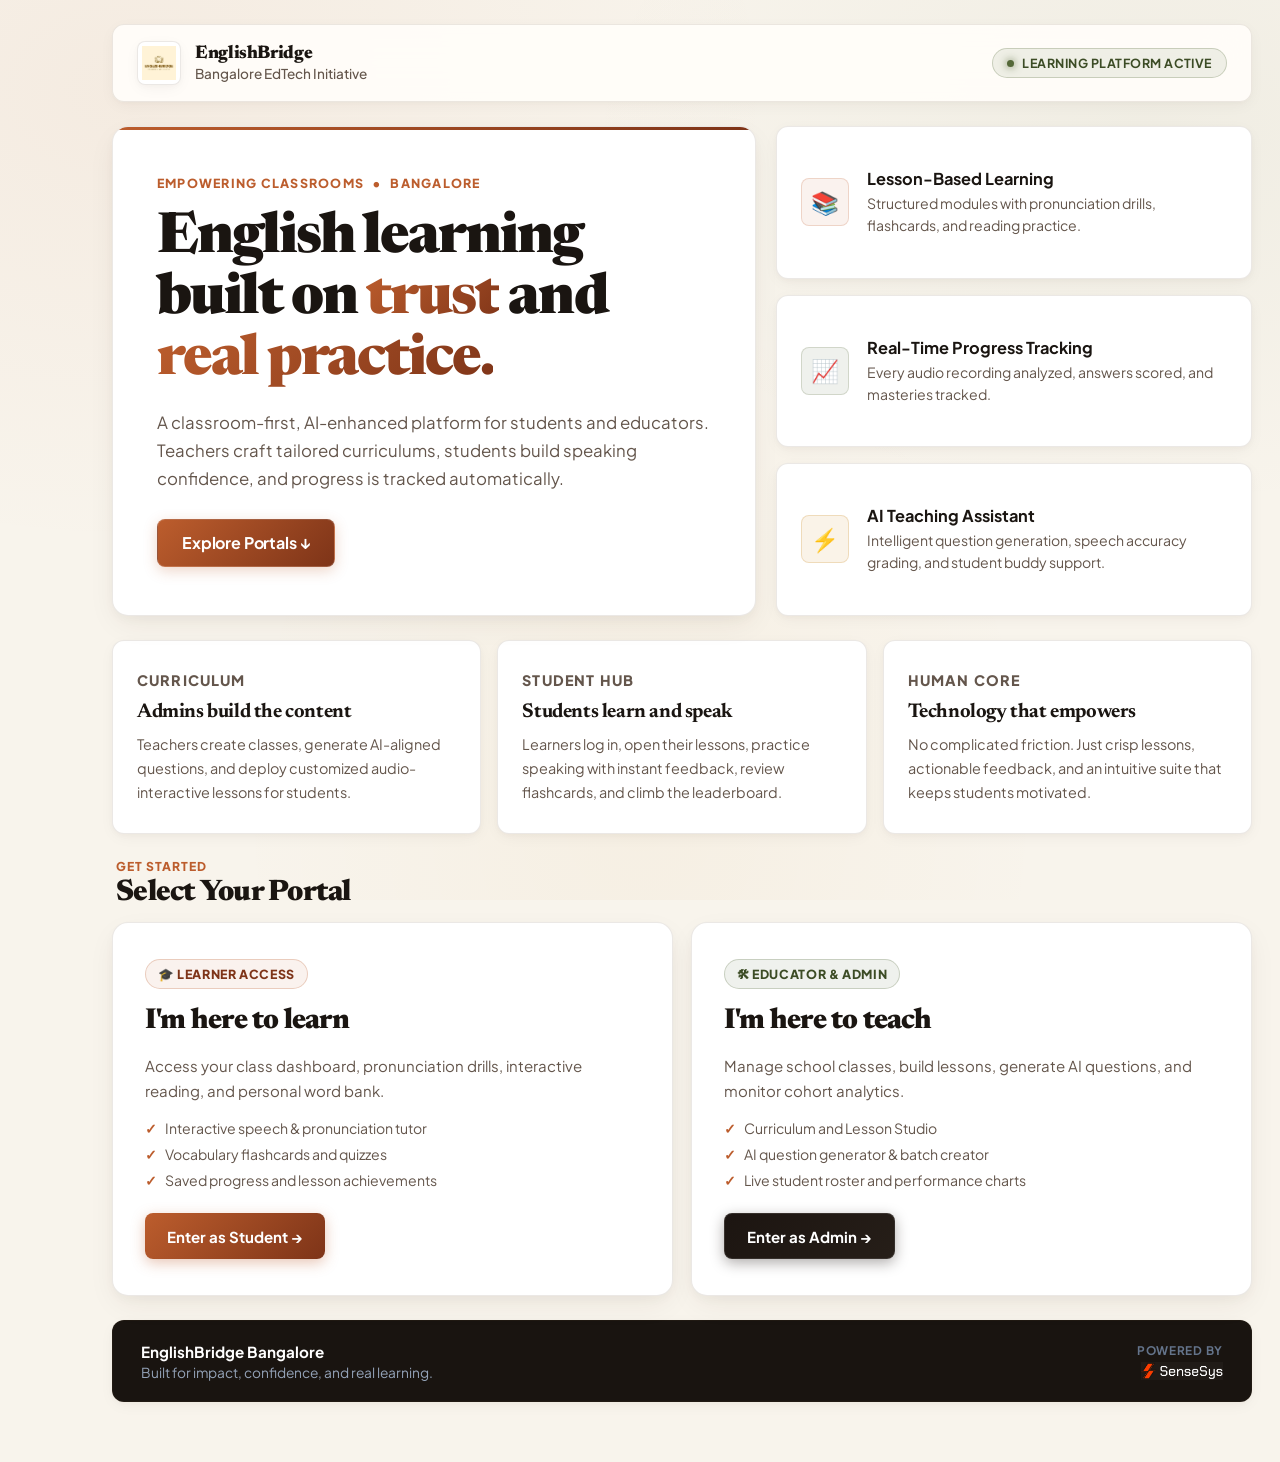
==== commit 51fd55a2: "Transform design system into editorial academic aesthetic with Newsreader serif, parchment surfaces," ====
--- a/index.html
+++ b/index.html
@@ -6,7 +6,7 @@
   <title>Welcome | EnglishBridge</title>
   <link rel="preconnect" href="https://fonts.googleapis.com">
   <link rel="preconnect" href="https://fonts.gstatic.com" crossorigin>
-  <link href="https://fonts.googleapis.com/css2?family=Outfit:wght@400;500;600;700;800;900&family=Plus+Jakarta+Sans:wght@400;500;600;700;800&family=Space+Grotesk:wght@500;600;700&display=swap" rel="stylesheet">
+  <link href="https://fonts.googleapis.com/css2?family=Newsreader:ital,opsz,wght@0,6..72,400..800;1,6..72,400..700&family=Plus+Jakarta+Sans:wght@400;500;600;700;800&family=JetBrains+Mono:wght@400;500&display=swap" rel="stylesheet">
   <link rel="stylesheet" href="platform.css">
   <style>
     .welcome-shell {
@@ -41,7 +41,7 @@
       padding: 6px 14px;
       border-radius: var(--radius-pill);
       background: var(--emerald-soft);
-      border: 1px solid rgba(16, 185, 129, 0.25);
+      border: 1px solid rgba(84, 104, 56, 0.25);
       color: var(--emerald-deep);
       font-size: 0.78rem;
       font-weight: 700;
@@ -92,7 +92,7 @@
       left: 0;
       right: 0;
       height: 3px;
-      background: linear-gradient(90deg, var(--accent) 0%, var(--sass) 50%, var(--emerald) 100%);
+      background: linear-gradient(90deg, var(--accent) 0%, var(--accent-deep) 100%);
     }
 
     .welcome-eyebrow {
@@ -142,7 +142,7 @@
     .stat-card:hover {
       transform: translateY(-2px);
       box-shadow: var(--shadow-hover);
-      border-color: rgba(99, 102, 241, 0.3);
+      border-color: rgba(188, 93, 45, 0.3);
     }
 
     .stat-icon {
@@ -158,15 +158,15 @@
 
     .stat-icon-violet {
       background: var(--accent-soft);
-      border: 1px solid rgba(99, 102, 241, 0.2);
+      border: 1px solid rgba(188, 93, 45, 0.2);
     }
     .stat-icon-green {
-      background: var(--emerald-soft);
-      border: 1px solid rgba(16, 185, 129, 0.2);
+      background: var(--olive-soft);
+      border: 1px solid rgba(84, 104, 56, 0.2);
     }
     .stat-icon-coral {
-      background: var(--sass-soft);
-      border: 1px solid rgba(244, 63, 94, 0.2);
+      background: var(--amber-soft);
+      border: 1px solid rgba(194, 120, 3, 0.2);
     }
 
     .stat-text strong {
@@ -202,7 +202,7 @@
     .about-card:hover {
       transform: translateY(-3px);
       box-shadow: var(--shadow-hover);
-      border-color: rgba(99, 102, 241, 0.3);
+      border-color: rgba(188, 93, 45, 0.3);
     }
 
     .about-card-label {
@@ -281,7 +281,7 @@
     .portal-card:hover {
       transform: translateY(-4px);
       box-shadow: var(--shadow-hover);
-      border-color: rgba(99, 102, 241, 0.4);
+      border-color: rgba(188, 93, 45, 0.4);
     }
 
     .portal-badge {
@@ -299,15 +299,15 @@
     }
 
     .portal-badge-student {
-      background: var(--emerald-soft);
-      border: 1px solid rgba(16, 185, 129, 0.25);
-      color: var(--emerald-deep);
+      background: var(--accent-soft);
+      border: 1px solid rgba(188, 93, 45, 0.25);
+      color: var(--accent-deep);
     }
 
     .portal-badge-admin {
-      background: var(--sass-soft);
-      border: 1px solid rgba(244, 63, 94, 0.25);
-      color: var(--sass);
+      background: var(--olive-soft);
+      border: 1px solid rgba(84, 104, 56, 0.25);
+      color: var(--olive-deep);
     }
 
     .portal-card h3 {
@@ -368,23 +368,23 @@
     .portal-cta-student {
       background: linear-gradient(135deg, var(--accent) 0%, var(--accent-deep) 100%);
       color: #ffffff;
-      box-shadow: 0 4px 14px rgba(99, 102, 241, 0.35);
+      box-shadow: 0 4px 14px rgba(188, 93, 45, 0.35);
     }
 
     .portal-cta-student:hover {
-      box-shadow: 0 8px 24px rgba(99, 102, 241, 0.45);
+      box-shadow: 0 8px 24px rgba(188, 93, 45, 0.45);
       transform: translateY(-2px);
     }
 
     .portal-cta-admin {
-      background: linear-gradient(135deg, #0f172a 0%, #1e293b 100%);
+      background: linear-gradient(135deg, #1c1511 0%, #261e18 100%);
       color: #ffffff;
-      box-shadow: 0 4px 14px rgba(15, 23, 42, 0.25);
+      box-shadow: 0 4px 14px rgba(28, 21, 17, 0.35);
       border: 1px solid rgba(255, 255, 255, 0.1);
     }
 
     .portal-cta-admin:hover {
-      box-shadow: 0 8px 24px rgba(15, 23, 42, 0.35);
+      box-shadow: 0 8px 24px rgba(28, 21, 17, 0.45);
       transform: translateY(-2px);
     }
 
--- a/platform.css
+++ b/platform.css
@@ -1,88 +1,95 @@
-@import url("https://fonts.googleapis.com/css2?family=Outfit:wght@400;500;600;700;800;900&family=Plus+Jakarta+Sans:wght@400;500;600;700;800&family=Space+Grotesk:wght@500;600;700&display=swap");
+@import url("https://fonts.googleapis.com/css2?family=Newsreader:ital,opsz,wght@0,6..72,400..800;1,6..72,400..700&family=Plus+Jakarta+Sans:wght@400;500;600;700;800&family=JetBrains+Mono:wght@400;500&display=swap");
 
 :root {
-  --font-family: "Plus Jakarta Sans", "Outfit", -apple-system, BlinkMacSystemFont, "Segoe UI", Roboto, sans-serif;
-  --font-heading: "Outfit", "Space Grotesk", sans-serif;
-  --bg: #f8fafc;
-  --surface: #ffffff;
-  --surface-strong: #ffffff;
-  --surface-dark: #0f172a;
-  --surface-glass: rgba(255, 255, 255, 0.88);
-  --text: #0f172a;
-  --muted: #64748b;
-  --line: rgba(226, 232, 240, 0.85);
-  --line-strong: rgba(203, 213, 225, 1);
-
-  /* Vibrant Sassy Palette */
-  --accent: #6366f1;          /* Electric Indigo */
-  --accent-hover: #4f46e5;
-  --accent-deep: #4338ca;
-  --accent-soft: rgba(99, 102, 241, 0.08);
-  --accent-glow: rgba(99, 102, 241, 0.35);
-
-  --sass: #f43f5e;            /* Hot Punch Pink / Coral */
-  --sass-hover: #e11d48;
-  --sass-soft: rgba(244, 63, 94, 0.1);
-
-  --emerald: #10b981;         /* Cyber Mint / Progress */
-  --emerald-deep: #059669;
-  --emerald-soft: rgba(16, 185, 129, 0.1);
-
-  --amber: #f59e0b;           /* Electric Amber */
-  --amber-soft: rgba(245, 158, 11, 0.1);
-
-  /* Backwards compatibility aliases mapped to new vibrant palette */
-  --olive: var(--emerald);
-  --olive-deep: var(--emerald-deep);
-
-  /* Micro-Elevation Shadows (De-bubblified, architectural) */
-  --shadow: 0 10px 30px -5px rgba(15, 23, 42, 0.08), 0 4px 12px -2px rgba(15, 23, 42, 0.03);
-  --shadow-soft: 0 4px 16px -2px rgba(15, 23, 42, 0.04), 0 2px 6px -1px rgba(15, 23, 42, 0.02);
-  --shadow-hover: 0 20px 40px -10px rgba(99, 102, 241, 0.16), 0 8px 16px -4px rgba(15, 23, 42, 0.06);
-  --shadow-glass: 0 8px 32px 0 rgba(15, 23, 42, 0.05);
-
-  /* Crisp Modern Geometric Radii */
-  --radius-xl: 18px;
-  --radius-lg: 14px;
-  --radius-md: 10px;
-  --radius-sm: 8px;
+  --font-family: "Plus Jakarta Sans", -apple-system, BlinkMacSystemFont, "Segoe UI", Roboto, sans-serif;
+  --font-heading: "Newsreader", "Georgia", "Times New Roman", serif;
+  --font-mono: "JetBrains Mono", monospace;
+
+  /* Warm Literary & Parchment Palette (Authentic, Crafted, Editorial) */
+  --bg: #f8f4ec;              /* Warm academic parchment */
+  --surface: #ffffff;         /* Crisp warm ivory paper */
+  --surface-strong: #fffdf9;
+  --surface-dark: #191410;    /* Antique leather binder */
+  --surface-glass: rgba(255, 253, 249, 0.94);
+  --text: #1a1511;            /* Deep espresso ink */
+  --muted: #64564c;           /* Warm antique charcoal */
+  --line: rgba(90, 65, 45, 0.12);      /* Fine ruled sepia line */
+  --line-strong: rgba(90, 65, 45, 0.22);/* Heavy ruled ledger line */
+
+  /* Reduced, Harmonious Editorial Palette (Terracotta & Olive Heritage) */
+  --accent: #bc5d2d;          /* Warm Terracotta / Saddle Rust */
+  --accent-hover: #a1481e;
+  --accent-deep: #7e3418;
+  --accent-soft: rgba(188, 93, 45, 0.08);
+  --accent-glow: rgba(188, 93, 45, 0.25);
+
+  --olive: #546838;           /* Deep Academic Olive / Sage */
+  --olive-deep: #3c4c25;
+  --olive-soft: rgba(84, 104, 56, 0.09);
+
+  /* Aliased for backward-compatibility with UI components */
+  --emerald: var(--olive);
+  --emerald-deep: var(--olive-deep);
+  --emerald-soft: var(--olive-soft);
+
+  --amber: #c27803;           /* Burnished Amber / Honey Gold */
+  --amber-soft: rgba(194, 120, 3, 0.09);
+
+  --sass: #b91c1c;            /* Heritage Crimson Wax Seal (Restrained) */
+  --sass-hover: #991b1b;
+  --sass-soft: rgba(185, 28, 28, 0.08);
+
+  /* Craft Shadows (Warm Sepia Ambient, not cold black) */
+  --shadow: 0 10px 30px -5px rgba(60, 40, 20, 0.08), 0 4px 12px -2px rgba(60, 40, 20, 0.04);
+  --shadow-soft: 0 4px 16px -2px rgba(60, 40, 20, 0.05), 0 2px 6px -1px rgba(60, 40, 20, 0.03);
+  --shadow-hover: 0 20px 40px -8px rgba(188, 93, 45, 0.18), 0 6px 16px -3px rgba(60, 40, 20, 0.06);
+  --shadow-glass: 0 8px 32px 0 rgba(60, 40, 20, 0.06);
+
+  /* Bookbinder Geometric Radii */
+  --radius-xl: 16px;
+  --radius-lg: 12px;
+  --radius-md: 8px;
+  --radius-sm: 6px;
   --radius-pill: 999px;
-  --max-width: 1400px;
-}
-
-/* ── DARK THEME ── */
+  --max-width: 1360px;
+}
+
+/* ── DARK THEME (Late-Night Reading Library) ── */
 :root.dark-theme {
-  --bg: #090d16;
-  --surface: #111827;
-  --surface-strong: #162032;
-  --surface-dark: #030712;
-  --surface-glass: rgba(17, 24, 39, 0.88);
-  --text: #f8fafc;
-  --muted: #94a3b8;
-  --line: rgba(255, 255, 255, 0.09);
-  --line-strong: rgba(255, 255, 255, 0.18);
-
-  --accent: #818cf8;
-  --accent-hover: #6366f1;
-  --accent-deep: #a5b4fc;
-  --accent-soft: rgba(129, 140, 248, 0.12);
-  --accent-glow: rgba(129, 140, 248, 0.4);
-
-  --sass: #fb7185;
-  --sass-hover: #f43f5e;
-  --sass-soft: rgba(251, 113, 133, 0.15);
-
-  --emerald: #34d399;
-  --emerald-deep: #10b981;
-  --emerald-soft: rgba(52, 211, 153, 0.15);
-
-  --amber: #fbbf24;
-  --amber-soft: rgba(251, 191, 36, 0.15);
-
-  --shadow: 0 10px 30px -5px rgba(0, 0, 0, 0.5);
-  --shadow-soft: 0 4px 16px -2px rgba(0, 0, 0, 0.35);
-  --shadow-hover: 0 20px 40px -10px rgba(99, 102, 241, 0.3);
-  --shadow-glass: 0 8px 32px 0 rgba(0, 0, 0, 0.4);
+  --bg: #130f0c;
+  --surface: #1c1612;
+  --surface-strong: #231c17;
+  --surface-dark: #0d0a08;
+  --surface-glass: rgba(28, 22, 18, 0.94);
+  --text: #f5efe6;
+  --muted: #a6988d;
+  --line: rgba(240, 225, 210, 0.1);
+  --line-strong: rgba(240, 225, 210, 0.18);
+
+  --accent: #d87b4e;          /* Warm glowing terracotta ember */
+  --accent-hover: #e88d60;
+  --accent-deep: #f0a27a;
+  --accent-soft: rgba(216, 123, 78, 0.12);
+  --accent-glow: rgba(216, 123, 78, 0.35);
+
+  --olive: #7e9c56;
+  --olive-deep: #92b267;
+  --olive-soft: rgba(126, 156, 86, 0.14);
+  --emerald: var(--olive);
+  --emerald-deep: var(--olive-deep);
+  --emerald-soft: var(--olive-soft);
+
+  --amber: #e09f3e;
+  --amber-soft: rgba(224, 159, 62, 0.14);
+
+  --sass: #f87171;
+  --sass-hover: #ef4444;
+  --sass-soft: rgba(248, 113, 113, 0.14);
+
+  --shadow: 0 10px 30px -5px rgba(0, 0, 0, 0.6);
+  --shadow-soft: 0 4px 16px -2px rgba(0, 0, 0, 0.45);
+  --shadow-hover: 0 20px 40px -10px rgba(216, 123, 78, 0.25);
+  --shadow-glass: 0 8px 32px 0 rgba(0, 0, 0, 0.5);
 }
 
 * {
@@ -103,9 +110,9 @@
   -moz-osx-font-smoothing: grayscale;
   background-color: var(--bg);
   background-image: 
-    radial-gradient(at 0% 0%, rgba(99, 102, 241, 0.08) 0px, transparent 45%),
-    radial-gradient(at 100% 0%, rgba(244, 63, 94, 0.06) 0px, transparent 40%),
-    radial-gradient(at 50% 100%, rgba(16, 185, 129, 0.05) 0px, transparent 50%);
+    radial-gradient(at 10% 10%, rgba(188, 93, 45, 0.06) 0px, transparent 40%),
+    radial-gradient(at 90% 15%, rgba(84, 104, 56, 0.05) 0px, transparent 35%),
+    radial-gradient(at 50% 90%, rgba(194, 120, 3, 0.04) 0px, transparent 45%);
   background-attachment: fixed;
   min-height: 100vh;
   display: flex;
@@ -115,9 +122,8 @@
 :root.dark-theme body {
   background-color: var(--bg);
   background-image: 
-    radial-gradient(at 0% 0%, rgba(99, 102, 241, 0.15) 0px, transparent 50%),
-    radial-gradient(at 100% 0%, rgba(244, 63, 94, 0.1) 0px, transparent 45%),
-    radial-gradient(at 50% 100%, rgba(16, 185, 129, 0.08) 0px, transparent 50%);
+    radial-gradient(at 10% 10%, rgba(216, 123, 78, 0.08) 0px, transparent 45%),
+    radial-gradient(at 90% 15%, rgba(126, 156, 86, 0.06) 0px, transparent 40%);
 }
 
 button {
@@ -325,7 +331,7 @@
   padding: 0 12px;
   border-radius: var(--radius-pill);
   background: var(--accent-soft);
-  border: 1px solid rgba(99, 102, 241, 0.2);
+  border: 1px solid rgba(188, 93, 45, 0.2);
   color: var(--accent);
   font-size: 0.82rem;
   font-weight: 700;
@@ -335,13 +341,13 @@
 .status-done,
 .module-meta-done {
   background: var(--emerald-soft) !important;
-  border-color: rgba(16, 185, 129, 0.25) !important;
+  border-color: rgba(84, 104, 56, 0.25) !important;
   color: var(--emerald-deep) !important;
 }
 
 .status-progress {
   background: var(--amber-soft) !important;
-  border-color: rgba(245, 158, 11, 0.25) !important;
+  border-color: rgba(194, 120, 3, 0.25) !important;
   color: #b45309 !important;
 }
 
@@ -389,8 +395,8 @@
 
 .class-button:hover {
   transform: translateY(-2px);
-  border-color: rgba(99, 102, 241, 0.3);
-  box-shadow: 0 6px 18px -4px rgba(99, 102, 241, 0.12);
+  border-color: rgba(188, 93, 45, 0.3);
+  box-shadow: 0 6px 18px -4px rgba(188, 93, 45, 0.12);
 }
 
 .class-button strong {
@@ -407,7 +413,7 @@
 .class-button.is-active {
   border-color: var(--accent);
   background: var(--accent-soft);
-  box-shadow: 0 0 0 1px var(--accent), 0 6px 20px -4px rgba(99, 102, 241, 0.2);
+  box-shadow: 0 0 0 1px var(--accent), 0 6px 20px -4px rgba(188, 93, 45, 0.2);
 }
 
 .class-button.is-active strong {
@@ -539,7 +545,7 @@
 .module-card:hover {
   transform: translateY(-3px);
   box-shadow: var(--shadow-hover);
-  border-color: rgba(99, 102, 241, 0.4);
+  border-color: rgba(188, 93, 45, 0.35);
 }
 
 .module-card.is-active {
@@ -578,7 +584,7 @@
   padding: 0 10px;
   border-radius: var(--radius-pill);
   background: var(--emerald-soft);
-  border: 1px solid rgba(16, 185, 129, 0.2);
+  border: 1px solid rgba(84, 104, 56, 0.2);
   color: var(--emerald-deep);
   font-size: 0.78rem;
   font-weight: 700;
@@ -607,12 +613,12 @@
   border: 1px solid rgba(255, 255, 255, 0.15);
   background: linear-gradient(135deg, var(--accent) 0%, var(--accent-deep) 100%);
   color: #ffffff;
-  box-shadow: 0 4px 14px rgba(99, 102, 241, 0.35);
+  box-shadow: 0 4px 14px rgba(188, 93, 45, 0.25);
 }
 
 .primary-action:hover {
   transform: translateY(-2px);
-  box-shadow: 0 8px 24px rgba(99, 102, 241, 0.45);
+  box-shadow: 0 8px 24px rgba(188, 93, 45, 0.35);
   background: linear-gradient(135deg, var(--accent-hover) 0%, var(--accent-deep) 100%);
 }
 
@@ -686,9 +692,9 @@
 
 .choice-button:hover {
   background: var(--surface-strong);
-  border-color: rgba(99, 102, 241, 0.4);
+  border-color: rgba(188, 93, 45, 0.35);
   transform: translateX(4px);
-  box-shadow: 0 4px 14px rgba(99, 102, 241, 0.1);
+  box-shadow: 0 4px 14px rgba(188, 93, 45, 0.1);
 }
 
 .choice-button.is-selected {
@@ -765,13 +771,13 @@
   font-weight: 700;
   font-size: 0.9rem;
   cursor: pointer;
-  box-shadow: 0 4px 12px rgba(99, 102, 241, 0.35);
+  box-shadow: 0 4px 12px rgba(188, 93, 45, 0.25);
   transition: transform 0.2s ease, box-shadow 0.2s ease;
 }
 
 .modal-confirm:hover {
   transform: translateY(-2px);
-  box-shadow: 0 8px 20px rgba(99, 102, 241, 0.45);
+  box-shadow: 0 8px 20px rgba(188, 93, 45, 0.35);
 }
 
 .modal-cancel {
@@ -817,7 +823,7 @@
 
 /* ── SASSY GRADIENT & GLOW UTILITIES ── */
 .text-gradient {
-  background: linear-gradient(135deg, var(--accent) 0%, var(--sass) 100%);
+  background: linear-gradient(135deg, var(--accent) 0%, var(--accent-deep) 100%);
   -webkit-background-clip: text;
   -webkit-text-fill-color: transparent;
   background-clip: text;
@@ -917,7 +923,7 @@
   top: 0;
   bottom: 0;
   width: 84px;
-  background: rgba(15, 23, 42, 0.95);
+  background: linear-gradient(180deg, #1c1511 0%, #15100c 100%);
   backdrop-filter: blur(24px);
   -webkit-backdrop-filter: blur(24px);
   z-index: 9999;
@@ -925,9 +931,9 @@
   flex-direction: column;
   align-items: flex-start;
   padding: 20px 14px 32px;
-  gap: 10px;
-  border-right: 1px solid rgba(255, 255, 255, 0.08);
-  box-shadow: 8px 0 32px -4px rgba(0, 0, 0, 0.35);
+  gap: 8px;
+  border-right: 1px solid rgba(188, 93, 45, 0.2);
+  box-shadow: 8px 0 32px -4px rgba(25, 18, 12, 0.4);
   overflow-y: auto;
   overflow-x: hidden;
   transition: width 0.28s cubic-bezier(0.16, 1, 0.3, 1);
@@ -963,16 +969,17 @@
 }
 
 .rail-logo-icon {
-  width: 36px;
-  height: 36px;
-  border-radius: 10px;
-  background: linear-gradient(135deg, var(--accent) 0%, var(--sass) 100%);
+  width: 38px;
+  height: 38px;
+  border-radius: var(--radius-sm);
+  background: linear-gradient(135deg, var(--accent) 0%, var(--accent-deep) 100%);
+  border: 1px solid rgba(255, 220, 180, 0.25);
   display: flex;
   align-items: center;
   justify-content: center;
   font-size: 1.1rem;
   color: #ffffff;
-  box-shadow: 0 4px 14px rgba(99, 102, 241, 0.4);
+  box-shadow: 0 4px 14px rgba(188, 93, 45, 0.35);
   flex-shrink: 0;
 }
 
@@ -1036,10 +1043,11 @@
 }
 
 .rail-btn.active {
-  background: linear-gradient(135deg, rgba(99, 102, 241, 0.3) 0%, rgba(244, 63, 94, 0.2) 100%);
-  border-color: rgba(99, 102, 241, 0.5);
-  color: #ffffff;
-  box-shadow: 0 4px 18px -2px rgba(99, 102, 241, 0.4), inset 0 0 12px rgba(99, 102, 241, 0.18);
+  background: rgba(188, 93, 45, 0.18);
+  border-color: rgba(188, 93, 45, 0.45);
+  border-left: 3px solid var(--accent);
+  color: #fcefe6;
+  box-shadow: 0 2px 10px rgba(188, 93, 45, 0.25), inset 0 1px 0 rgba(255, 255, 255, 0.08);
 }
 
 .rail-btn.active .rail-btn-text,
@@ -1056,14 +1064,14 @@
   height: 18px;
   padding: 0 5px;
   border-radius: var(--radius-pill);
-  background: var(--sass);
+  background: var(--accent);
   color: #ffffff;
   font-size: 0.68rem;
   font-weight: 800;
   display: flex;
   align-items: center;
   justify-content: center;
-  box-shadow: 0 2px 8px rgba(244, 63, 94, 0.6);
+  box-shadow: 0 2px 6px rgba(188, 93, 45, 0.5);
   line-height: 1;
 }
 
@@ -1180,7 +1188,7 @@
 
 .word-card:hover {
   transform: translateY(-3px);
-  border-color: rgba(99, 102, 241, 0.35);
+  border-color: rgba(188, 93, 45, 0.25);
   box-shadow: var(--shadow-hover);
 }
 
@@ -1189,8 +1197,9 @@
   margin-top: 24px;
   padding: 22px 28px;
   border-radius: var(--radius-lg);
-  background: linear-gradient(135deg, rgba(16, 185, 129, 0.08) 0%, rgba(99, 102, 241, 0.05) 100%), var(--surface);
-  border: 1px solid rgba(16, 185, 129, 0.25);
+  background: var(--surface);
+  border: 1px solid var(--line);
+  border-left: 4px solid var(--accent);
   box-shadow: var(--shadow-soft);
   display: flex;
   flex-wrap: wrap;
@@ -1206,9 +1215,10 @@
   justify-content: space-between;
   padding: 24px 26px;
   border-radius: var(--radius-lg);
-  background: linear-gradient(135deg, rgba(245, 158, 11, 0.12) 0%, rgba(244, 63, 94, 0.05) 100%), var(--surface);
-  border: 1px solid rgba(245, 158, 11, 0.3);
-  box-shadow: 0 8px 24px -4px rgba(245, 158, 11, 0.15);
+  background: var(--surface);
+  border: 1px solid var(--line);
+  border-left: 4px solid var(--amber);
+  box-shadow: var(--shadow-soft);
   color: var(--text);
   cursor: pointer;
   transition: all 0.22s cubic-bezier(0.16, 1, 0.3, 1);
@@ -1216,7 +1226,7 @@
 
 .lightning-widget:hover {
   transform: translateY(-3px);
-  box-shadow: 0 14px 32px -4px rgba(245, 158, 11, 0.25);
+  box-shadow: 0 14px 32px -4px rgba(194, 120, 3, 0.25);
   border-color: var(--amber);
 }
 
@@ -1235,7 +1245,7 @@
   height: 76px;
   border-radius: 50%;
   border: none;
-  background: linear-gradient(135deg, var(--sass) 0%, var(--sass-hover) 100%);
+  background: linear-gradient(135deg, var(--accent) 0%, var(--accent-deep) 100%);
   color: #ffffff;
   font-size: 1.9rem;
   cursor: pointer;
@@ -1243,25 +1253,25 @@
   align-items: center;
   justify-content: center;
   margin: 0 auto 20px;
-  box-shadow: 0 10px 28px rgba(244, 63, 94, 0.4);
+  box-shadow: 0 10px 28px rgba(188, 93, 45, 0.35);
   transition: all 0.2s cubic-bezier(0.16, 1, 0.3, 1);
 }
 
 .mic-btn:hover {
   transform: scale(1.06);
-  box-shadow: 0 14px 34px rgba(244, 63, 94, 0.55);
+  box-shadow: 0 14px 34px rgba(185, 28, 28, 0.4);
 }
 
 .mic-btn.listening {
   animation: pulseMic 1.5s infinite;
   background: linear-gradient(135deg, var(--emerald) 0%, var(--emerald-deep) 100%);
-  box-shadow: 0 10px 28px rgba(16, 185, 129, 0.45);
+  box-shadow: 0 10px 28px rgba(84, 104, 56, 0.4);
 }
 
 @keyframes pulseMic {
-  0% { transform: scale(1); box-shadow: 0 0 0 0 rgba(16, 185, 129, 0.7); }
-  70% { transform: scale(1.08); box-shadow: 0 0 0 18px rgba(16, 185, 129, 0); }
-  100% { transform: scale(1); box-shadow: 0 0 0 0 rgba(16, 185, 129, 0); }
+  0% { transform: scale(1); box-shadow: 0 0 0 0 rgba(84, 104, 56, 0.7); }
+  70% { transform: scale(1.08); box-shadow: 0 0 0 18px rgba(84, 104, 56, 0); }
+  100% { transform: scale(1); box-shadow: 0 0 0 0 rgba(84, 104, 56, 0); }
 }
 
 /* ── STUDENT CHIP & ACTIONS ── */
@@ -1290,7 +1300,7 @@
   font-weight: 800;
   color: #ffffff;
   flex-shrink: 0;
-  box-shadow: 0 2px 8px rgba(99, 102, 241, 0.3);
+  box-shadow: 0 2px 8px rgba(188, 93, 45, 0.3);
 }
 
 .student-chip-info strong {
@@ -1310,7 +1320,7 @@
   min-height: 38px;
   padding: 0 16px;
   border-radius: var(--radius-pill);
-  border: 1px solid rgba(244, 63, 94, 0.25);
+  border: 1px solid rgba(185, 28, 28, 0.25);
   background: var(--sass-soft);
   color: var(--sass-hover);
   font-size: 0.84rem;
@@ -1323,7 +1333,7 @@
   background: var(--sass);
   color: #ffffff;
   transform: translateY(-1px);
-  box-shadow: 0 4px 14px rgba(244, 63, 94, 0.35);
+  box-shadow: 0 4px 14px rgba(185, 28, 28, 0.35);
 }
 
 /* ── ACHIEVEMENTS (BADGES) ── */
@@ -1350,7 +1360,7 @@
 
 .badge-card:hover {
   transform: translateY(-2px);
-  border-color: rgba(99, 102, 241, 0.35);
+  border-color: rgba(188, 93, 45, 0.25);
   box-shadow: var(--shadow);
 }
 
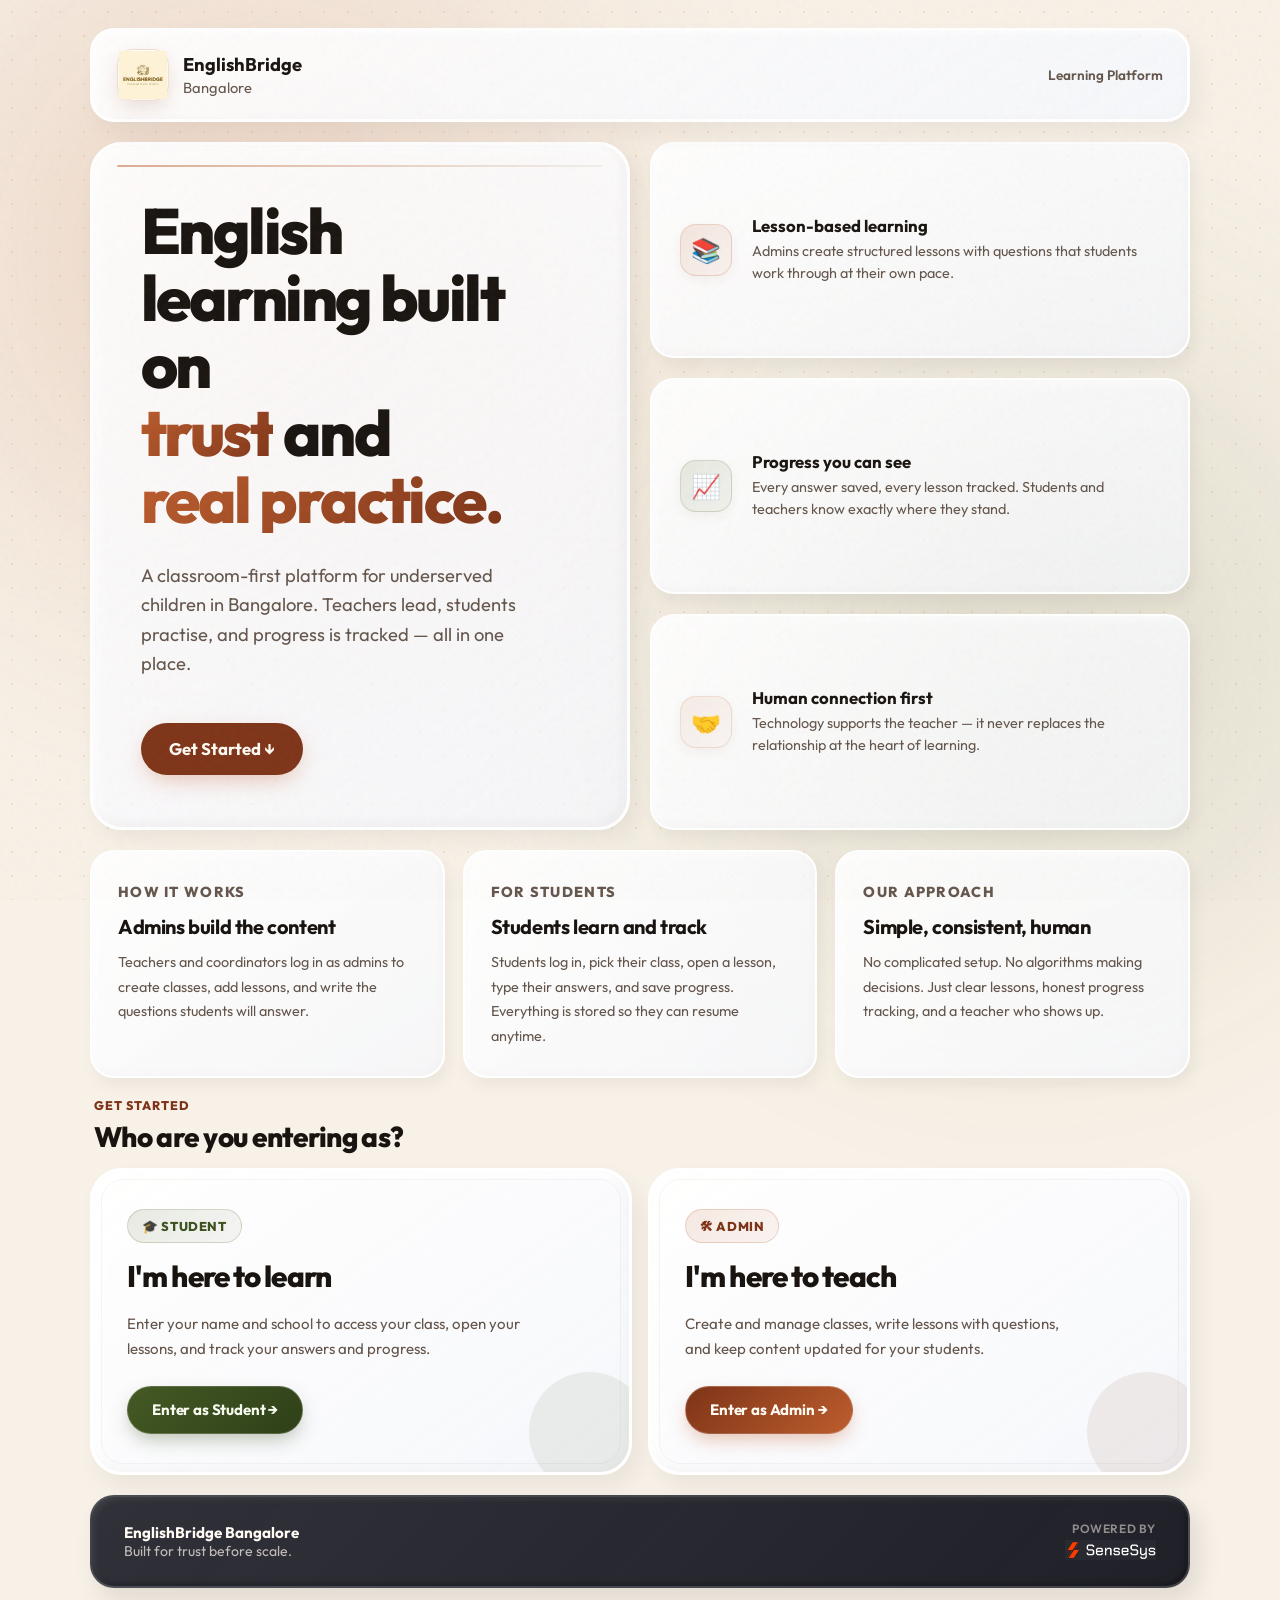
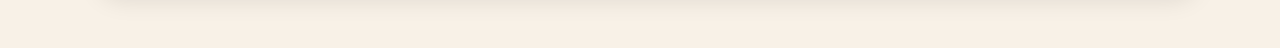
==== commit 889912e2: "Revert all UI redesigns back to original design (commit 0269a2d)" ====
--- a/index.html
+++ b/index.html
@@ -4,17 +4,16 @@
   <meta charset="UTF-8">
   <meta name="viewport" content="width=device-width, initial-scale=1.0">
   <title>Welcome | EnglishBridge</title>
-  <link rel="preconnect" href="https://fonts.googleapis.com">
-  <link rel="preconnect" href="https://fonts.gstatic.com" crossorigin>
-  <link href="https://fonts.googleapis.com/css2?family=Newsreader:ital,opsz,wght@0,6..72,400..800;1,6..72,400..700&family=Plus+Jakarta+Sans:wght@400;500;600;700;800&family=JetBrains+Mono:wght@400;500&display=swap" rel="stylesheet">
+  <link href="https://fonts.googleapis.com/css2?family=Outfit:wght@300;400;500;600;700;800&display=swap" rel="stylesheet">
   <link rel="stylesheet" href="platform.css">
   <style>
+
     .welcome-shell {
-      width: min(calc(100% - 40px), 1140px);
+      width: min(calc(100% - 32px), 1100px);
       margin: 0 auto;
-      padding: 24px 0 60px;
+      padding: 28px 0 60px;
       display: grid;
-      gap: 24px;
+      gap: 20px;
     }
 
     /* ── HEADER ── */
@@ -22,211 +21,186 @@
       display: flex;
       align-items: center;
       justify-content: space-between;
-      padding: 16px 24px;
-      border-radius: var(--radius-lg);
-      background: var(--surface-glass);
-      backdrop-filter: blur(20px);
-      -webkit-backdrop-filter: blur(20px);
-      border: 1px solid var(--line);
-      box-shadow: var(--shadow-soft);
+      padding: 18px 24px;
+      border-radius: 24px;
+      background: linear-gradient(145deg, rgba(255, 255, 255, 0.9), rgba(245, 248, 255, 0.8));
+      backdrop-filter: blur(16px);
+      border: 3px solid #ffffff;
+      box-shadow: inset -2px -2px 6px rgba(0,0,0,0.02), 8px 12px 24px rgba(0,0,0,0.05), inset 2px 2px 6px rgba(255,255,255,0.8);
       position: sticky;
       top: 16px;
       z-index: 20;
     }
 
-    .welcome-badge-live {
-      display: inline-flex;
-      align-items: center;
-      gap: 8px;
-      padding: 6px 14px;
-      border-radius: var(--radius-pill);
-      background: var(--emerald-soft);
-      border: 1px solid rgba(84, 104, 56, 0.25);
-      color: var(--emerald-deep);
-      font-size: 0.78rem;
-      font-weight: 700;
-      letter-spacing: 0.04em;
-      text-transform: uppercase;
-    }
-
-    .pulse-dot {
-      width: 7px;
-      height: 7px;
-      border-radius: 50%;
-      background: var(--emerald);
-      box-shadow: 0 0 8px var(--emerald);
-      animation: pulseGreen 1.8s infinite;
-    }
-
-    @keyframes pulseGreen {
-      0%, 100% { opacity: 1; transform: scale(1); }
-      50% { opacity: 0.5; transform: scale(0.85); }
-    }
-
     /* ── HERO ── */
     .welcome-hero {
       display: grid;
-      grid-template-columns: 1.15fr 0.85fr;
+      grid-template-columns: 1fr 1fr;
       gap: 20px;
       align-items: stretch;
     }
 
     .hero-left {
-      padding: 48px 44px;
-      border-radius: var(--radius-xl);
-      background: var(--surface);
-      border: 1px solid var(--line);
-      box-shadow: var(--shadow);
+      padding: 52px 48px;
+      border-radius: 32px;
+      background: linear-gradient(145deg, rgba(255, 255, 255, 0.9), rgba(245, 247, 255, 0.7));
+      border: 3px solid #ffffff;
+      box-shadow: inset -4px -4px 12px rgba(0, 0, 0, 0.04), 8px 8px 24px rgba(0, 0, 0, 0.06), inset 4px 4px 12px rgba(255, 255, 255, 0.8);
       position: relative;
       display: flex;
       flex-direction: column;
       justify-content: center;
-      gap: 18px;
-      overflow: hidden;
+      gap: 20px;
+      backdrop-filter: blur(20px);
+    }
+
+    .hero-left::before {
+      content: "";
+      position: absolute;
+      inset: -3px;
+      border: 1px solid rgba(255, 255, 255, 0.5);
+      border-radius: 32px;
+      pointer-events: none;
     }
 
     .hero-left::after {
       content: "";
       position: absolute;
-      top: 0;
-      left: 0;
-      right: 0;
-      height: 3px;
-      background: linear-gradient(90deg, var(--accent) 0%, var(--accent-deep) 100%);
+      left: 24px;
+      right: 24px;
+      top: 20px;
+      height: 2px;
+      border-radius: 999px;
+      background: linear-gradient(90deg, rgba(188,93,45,0.5), rgba(111,124,74,0.08));
+      pointer-events: none;
     }
 
     .welcome-eyebrow {
       font-size: 0.78rem;
       font-weight: 800;
-      letter-spacing: 0.1em;
+      letter-spacing: 0.09em;
       text-transform: uppercase;
-      color: var(--accent);
+      color: var(--accent-deep);
+    }
+
+    .welcome-title {
+      font-family: var(--font-family);
+      font-size: clamp(2.3rem, 4.2vw, 3.5rem);
+      font-weight: 800;
+      letter-spacing: -0.03em;
+      line-height: 1.1;
+      color: var(--text);
+      max-width: 15ch;
+    }
+
+    .welcome-subtitle {
+      color: var(--muted);
+      font-size: 1rem;
+      line-height: 1.75;
+      max-width: 50ch;
+    }
+
+    .hero-right {
+      display: grid;
+      gap: 20px;
+    }
+
+    .stat-card {
+      padding: 26px 28px;
+      border-radius: 24px;
+      background: linear-gradient(145deg, rgba(255,255,255,0.9), rgba(245,248,255,0.7));
+      backdrop-filter: blur(14px);
+      -webkit-backdrop-filter: blur(14px);
+      border: 2px solid #ffffff;
+      box-shadow: inset -2px -2px 8px rgba(0,0,0,0.03), 4px 8px 16px rgba(0,0,0,0.05), inset 2px 2px 8px rgba(255,255,255,0.9);
       display: flex;
       align-items: center;
-      gap: 8px;
-    }
-
-    .welcome-title {
-      font-family: var(--font-heading);
-      font-size: clamp(2.4rem, 4.4vw, 3.6rem);
-      font-weight: 800;
-      letter-spacing: -0.035em;
-      line-height: 1.08;
-      color: var(--text);
-    }
-
-    .welcome-subtitle {
-      color: var(--muted);
-      font-size: 1.05rem;
-      line-height: 1.65;
-      max-width: 48ch;
-    }
-
-    .hero-right {
-      display: grid;
-      gap: 16px;
-    }
-
-    .stat-card {
-      padding: 22px 24px;
-      border-radius: var(--radius-lg);
-      background: var(--surface);
-      border: 1px solid var(--line);
-      box-shadow: var(--shadow-soft);
-      display: flex;
-      align-items: center;
-      gap: 18px;
-      transition: all 0.22s cubic-bezier(0.16, 1, 0.3, 1);
+      gap: 20px;
+      transition: all 0.22s cubic-bezier(0.34, 1.56, 0.64, 1);
     }
 
     .stat-card:hover {
       transform: translateY(-2px);
-      box-shadow: var(--shadow-hover);
-      border-color: rgba(188, 93, 45, 0.3);
+      box-shadow: var(--shadow);
+      border-color: rgba(188,93,45,0.22);
     }
 
     .stat-icon {
-      width: 48px;
-      height: 48px;
-      border-radius: var(--radius-md);
+      width: 52px;
+      height: 52px;
+      border-radius: 16px;
       display: flex;
       align-items: center;
       justify-content: center;
-      font-size: 1.4rem;
+      font-size: 1.5rem;
       flex-shrink: 0;
-    }
-
-    .stat-icon-violet {
-      background: var(--accent-soft);
-      border: 1px solid rgba(188, 93, 45, 0.2);
-    }
-    .stat-icon-green {
-      background: var(--olive-soft);
-      border: 1px solid rgba(84, 104, 56, 0.2);
-    }
-    .stat-icon-coral {
-      background: var(--amber-soft);
-      border: 1px solid rgba(194, 120, 3, 0.2);
-    }
+      box-shadow: 0 4px 12px rgba(80,58,40,0.06);
+    }
+
+    .stat-icon-orange { background: linear-gradient(135deg, rgba(188,93,45,0.14), rgba(188,93,45,0.06)); border: 1px solid rgba(188,93,45,0.2); }
+    .stat-icon-green  { background: linear-gradient(135deg, rgba(111,124,74,0.16), rgba(111,124,74,0.07)); border: 1px solid rgba(111,124,74,0.22); }
+    .stat-icon-warm   { background: linear-gradient(135deg, rgba(188,93,45,0.1), rgba(188,93,45,0.03)); border: 1px solid rgba(188,93,45,0.15); }
 
     .stat-text strong {
       display: block;
-      font-size: 1.02rem;
+      font-size: 1.05rem;
       font-weight: 700;
-      margin-bottom: 3px;
+      margin-bottom: 4px;
       color: var(--text);
     }
 
     .stat-text span {
       color: var(--muted);
-      font-size: 0.88rem;
-      line-height: 1.5;
-    }
-
-    /* ── BENTO STRIP ── */
+      font-size: 0.9rem;
+      line-height: 1.55;
+    }
+
+    /* ── ABOUT STRIP ── */
     .about-strip {
       display: grid;
       grid-template-columns: repeat(3, 1fr);
-      gap: 16px;
+      gap: 18px;
     }
 
     .about-card {
-      padding: 28px 24px;
-      border-radius: var(--radius-lg);
-      background: var(--surface);
-      border: 1px solid var(--line);
-      box-shadow: var(--shadow-soft);
-      transition: all 0.22s cubic-bezier(0.16, 1, 0.3, 1);
+      padding: 28px 26px;
+      border-radius: 24px;
+      background: linear-gradient(145deg, rgba(255,255,255,0.9), rgba(245,248,255,0.7));
+      backdrop-filter: blur(14px);
+      -webkit-backdrop-filter: blur(14px);
+      border: 2px solid #ffffff;
+      box-shadow: inset -2px -2px 8px rgba(0,0,0,0.03), 4px 8px 16px rgba(0,0,0,0.05), inset 2px 2px 8px rgba(255,255,255,0.9);
+      transition: all 0.22s cubic-bezier(0.34, 1.56, 0.64, 1);
     }
 
     .about-card:hover {
       transform: translateY(-3px);
-      box-shadow: var(--shadow-hover);
-      border-color: rgba(188, 93, 45, 0.3);
+      box-shadow: var(--shadow);
+      border-color: rgba(188,93,45,0.2);
     }
 
     .about-card-label {
-      font-size: 0.74rem;
-      font-weight: 800;
-      letter-spacing: 0.08em;
+      font-size: 0.76rem;
+      font-weight: 800;
+      letter-spacing: 0.09em;
       text-transform: uppercase;
-      color: var(--accent);
-      margin-bottom: 8px;
+      color: var(--accent-deep);
+      margin-bottom: 10px;
     }
 
     .about-card h3 {
-      font-family: var(--font-heading);
+      font-family: var(--font-family);
       font-size: 1.25rem;
       font-weight: 700;
       letter-spacing: -0.02em;
-      margin-bottom: 8px;
-      line-height: 1.25;
+      margin-bottom: 10px;
+      line-height: 1.3;
     }
 
     .about-card p {
       color: var(--muted);
       font-size: 0.9rem;
-      line-height: 1.65;
+      line-height: 1.7;
     }
 
     /* ── PORTAL SECTION ── */
@@ -240,17 +214,17 @@
     }
 
     .portal-section-head p {
-      font-size: 0.76rem;
+      font-size: 0.78rem;
       font-weight: 800;
       letter-spacing: 0.08em;
       text-transform: uppercase;
-      color: var(--accent);
-      margin-bottom: 4px;
+      color: var(--accent-deep);
+      margin-bottom: 6px;
     }
 
     .portal-section-head h2 {
-      font-family: var(--font-heading);
-      font-size: 1.85rem;
+      font-family: var(--font-family);
+      font-size: 1.75rem;
       font-weight: 800;
       letter-spacing: -0.025em;
       color: var(--text);
@@ -259,39 +233,50 @@
     .portal-cards {
       display: grid;
       grid-template-columns: 1fr 1fr;
-      gap: 18px;
+      gap: 16px;
     }
 
     .portal-card {
-      padding: 36px 32px;
-      border-radius: var(--radius-xl);
-      background: var(--surface);
-      border: 1px solid var(--line);
-      box-shadow: var(--shadow);
+      padding: 38px 34px;
+      border-radius: 32px;
+      background: linear-gradient(145deg, rgba(255,255,255,0.95), rgba(245,248,255,0.85));
+      backdrop-filter: blur(16px);
+      -webkit-backdrop-filter: blur(16px);
+      border: 3px solid #ffffff;
+      box-shadow: inset -4px -4px 12px rgba(0,0,0,0.03), 8px 12px 24px rgba(0,0,0,0.06), inset 4px 4px 12px rgba(255,255,255,0.9);
       display: flex;
       flex-direction: column;
       gap: 16px;
       position: relative;
       overflow: hidden;
       cursor: pointer;
-      transition: all 0.25s cubic-bezier(0.16, 1, 0.3, 1);
+      transition: all 0.25s cubic-bezier(0.34, 1.56, 0.64, 1);
       text-align: left;
     }
 
     .portal-card:hover {
-      transform: translateY(-4px);
-      box-shadow: var(--shadow-hover);
-      border-color: rgba(188, 93, 45, 0.4);
+      transform: translateY(-5px) scale(1.02);
+      box-shadow: inset -4px -4px 12px rgba(0,0,0,0.02), 12px 20px 32px rgba(0,0,0,0.1), inset 4px 4px 12px rgba(255,255,255,1);
+      border-color: #ffffff;
+    }
+
+    .portal-card::before {
+      content: "";
+      position: absolute;
+      inset: 8px;
+      border: 1px solid rgba(80,58,40,0.05);
+      border-radius: 22px;
+      pointer-events: none;
     }
 
     .portal-badge {
       display: inline-flex;
       align-items: center;
-      gap: 6px;
-      min-height: 30px;
-      padding: 0 12px;
-      border-radius: var(--radius-pill);
-      font-size: 0.78rem;
+      gap: 8px;
+      min-height: 34px;
+      padding: 0 14px;
+      border-radius: 999px;
+      font-size: 0.8rem;
       font-weight: 800;
       letter-spacing: 0.05em;
       text-transform: uppercase;
@@ -299,102 +284,95 @@
     }
 
     .portal-badge-student {
-      background: var(--accent-soft);
-      border: 1px solid rgba(188, 93, 45, 0.25);
+      background: linear-gradient(135deg, rgba(111,124,74,0.16), rgba(111,124,74,0.06));
+      border: 1px solid rgba(111,124,74,0.25);
+      color: #3d5220;
+    }
+
+    .portal-badge-admin {
+      background: linear-gradient(135deg, rgba(188,93,45,0.14), rgba(188,93,45,0.06));
+      border: 1px solid rgba(188,93,45,0.22);
       color: var(--accent-deep);
     }
 
-    .portal-badge-admin {
-      background: var(--olive-soft);
-      border: 1px solid rgba(84, 104, 56, 0.25);
-      color: var(--olive-deep);
-    }
-
     .portal-card h3 {
-      font-family: var(--font-heading);
-      font-size: 1.8rem;
+      font-family: var(--font-family);
+      font-size: 1.85rem;
       font-weight: 800;
       letter-spacing: -0.03em;
-      line-height: 1.15;
+      line-height: 1.2;
       color: var(--text);
     }
 
     .portal-card p {
       color: var(--muted);
       font-size: 0.94rem;
-      line-height: 1.65;
-    }
-
-    .portal-card ul {
-      margin: 0;
-      padding: 0;
-      list-style: none;
-      display: grid;
-      gap: 8px;
-    }
-
-    .portal-card li {
-      font-size: 0.88rem;
-      color: var(--muted);
-      display: flex;
-      align-items: center;
-      gap: 8px;
-    }
-
-    .portal-card li::before {
-      content: "✓";
-      color: var(--accent);
-      font-weight: 800;
+      line-height: 1.7;
+      max-width: 40ch;
     }
 
     .portal-cta {
       display: inline-flex;
       align-items: center;
-      justify-content: center;
       gap: 8px;
       margin-top: 8px;
-      min-height: 46px;
-      padding: 0 22px;
-      border-radius: var(--radius-md);
+      min-height: 48px;
+      padding: 0 24px;
+      border-radius: 999px;
       font-family: var(--font-family);
       font-weight: 700;
       font-size: 0.94rem;
+      letter-spacing: -0.01em;
       border: none;
       cursor: pointer;
       width: fit-content;
-      transition: all 0.2s cubic-bezier(0.16, 1, 0.3, 1);
+      transition: all 0.22s cubic-bezier(0.4, 0, 0.2, 1);
+      box-shadow: 0 8px 20px -4px rgba(60, 36, 18, 0.15);
+    }
+
+    .portal-cta:hover {
+      transform: translateY(-2px);
+      box-shadow: 0 14px 28px -4px rgba(60, 36, 18, 0.25);
+    }
+
+    .portal-cta:active {
+      transform: translateY(0);
     }
 
     .portal-cta-student {
-      background: linear-gradient(135deg, var(--accent) 0%, var(--accent-deep) 100%);
-      color: #ffffff;
-      box-shadow: 0 4px 14px rgba(188, 93, 45, 0.35);
-    }
-
-    .portal-cta-student:hover {
-      box-shadow: 0 8px 24px rgba(188, 93, 45, 0.45);
-      transform: translateY(-2px);
+      background: linear-gradient(135deg, #445924 0%, #2f4018 100%);
+      border: 1px solid rgba(255,255,255,0.18);
+      color: #f5f9ee;
+      box-shadow: 0 8px 20px -4px rgba(50, 70, 20, 0.35);
     }
 
     .portal-cta-admin {
-      background: linear-gradient(135deg, #1c1511 0%, #261e18 100%);
-      color: #ffffff;
-      box-shadow: 0 4px 14px rgba(28, 21, 17, 0.35);
-      border: 1px solid rgba(255, 255, 255, 0.1);
-    }
-
-    .portal-cta-admin:hover {
-      box-shadow: 0 8px 24px rgba(28, 21, 17, 0.45);
-      transform: translateY(-2px);
-    }
+      background: linear-gradient(135deg, var(--accent-deep) 0%, var(--accent) 100%);
+      border: 1px solid rgba(255,255,255,0.2);
+      color: #fffaf2;
+      box-shadow: 0 8px 20px -4px rgba(188, 93, 45, 0.4);
+    }
+
+    .portal-deco {
+      position: absolute;
+      bottom: -20px;
+      right: -20px;
+      width: 120px;
+      height: 120px;
+      border-radius: 50%;
+      opacity: 0.08;
+    }
+
+    .portal-deco-student { background: #3d5220; }
+    .portal-deco-admin   { background: var(--accent-deep); }
 
     /* ── FOOTER ── */
     .welcome-footer {
-      padding: 20px 28px;
-      border-radius: var(--radius-lg);
-      background: var(--surface-dark);
-      border: 1px solid var(--line);
-      box-shadow: var(--shadow-soft);
+      padding: 24px 32px;
+      border-radius: 24px;
+      background: linear-gradient(135deg, rgba(40,40,50,0.96), rgba(20,20,30,0.95));
+      border: 2px solid rgba(255,255,255,0.15);
+      box-shadow: inset -2px -2px 6px rgba(0,0,0,0.4), 8px 12px 24px rgba(0,0,0,0.1), inset 2px 2px 6px rgba(255,255,255,0.1);
       display: flex;
       align-items: center;
       justify-content: space-between;
@@ -402,93 +380,117 @@
     }
 
     .welcome-footer p {
-      color: #94a3b8;
-      font-size: 0.86rem;
-      margin-top: 2px;
+      color: rgba(255,249,240,0.7);
+      font-size: 0.88rem;
     }
 
     .welcome-footer strong {
-      color: #ffffff;
+      color: #fffaf2;
       font-size: 0.95rem;
     }
 
+    /* ── RESPONSIVE ── */
     @media (max-width: 820px) {
       .welcome-hero,
-      .portal-cards,
+      .portal-cards {
+        grid-template-columns: 1fr;
+      }
+
       .about-strip {
         grid-template-columns: 1fr;
       }
+
       .hero-left {
-        padding: 32px 24px;
+        padding: 36px 28px;
       }
     }
-  </style>
+
+    @media (max-width: 500px) {
+      .hero-left { padding: 28px 22px; }
+      .portal-card { padding: 28px 22px; }
+      .welcome-footer { flex-direction: column; align-items: flex-start; gap: 8px; }
+    }
+
+  
+    .text-gradient {
+      background: linear-gradient(135deg, var(--accent) 0%, var(--accent-deep) 100%);
+      -webkit-background-clip: text;
+      -webkit-text-fill-color: transparent;
+      background-clip: text;
+      color: transparent;
+      display: inline-block;
+    }
+    
+    .glow-effect {
+      position: relative;
+    }
+    .glow-effect::after {
+      content: "";
+      position: absolute;
+      inset: -10px;
+      background: radial-gradient(circle at center, rgba(188, 93, 45, 0.15) 0%, transparent 70%);
+      z-index: -1;
+      border-radius: 50%;
+    }
+
+</style>
 </head>
 <body>
 
 <div class="welcome-shell">
 
   <header class="welcome-header">
-    <div style="display: flex; align-items: center; gap: 14px;">
+    <div style="display: flex; align-items: center; gap: 16px;">
       <div class="platform-brand" style="margin: 0;">
-        <div class="platform-brand-mark">
-          <img src="EnglishBridgeLogo.png" alt="EnglishBridge logo" style="height:34px;width:auto;object-fit:contain;">
+        <div class="platform-brand-mark" style="display:flex;align-items:center;flex-shrink:0;">
+          <img src="EnglishBridgeLogo.png" alt="EnglishBridge logo" style="height:48px;width:auto;object-fit:contain;">
         </div>
         <div class="platform-brand-copy">
           <strong>EnglishBridge</strong>
-          <span>Bangalore EdTech Initiative</span>
+          <span>Bangalore</span>
         </div>
       </div>
-    </div>
-    <div class="welcome-badge-live">
-      <span class="pulse-dot"></span>
-      <span>Learning Platform Active</span>
-    </div>
+      </div>
+    <span style="font-size:0.85rem;color:var(--muted);font-weight:600;">Learning Platform</span>
   </header>
 
   <div class="welcome-hero">
     <div class="hero-left">
-      <div class="welcome-eyebrow">
-        <span>Empowering Classrooms</span>
-        <span>•</span>
-        <span>Bangalore</span>
-      </div>
-      
-      <h1 class="welcome-title">
-        English learning built on <span class="text-gradient">trust</span> and <span class="text-gradient">real practice.</span>
+      <h1 class="welcome-title" style="font-size: clamp(2.8rem, 5vw, 4.2rem); font-weight: 800; line-height: 1.05; letter-spacing: -0.04em; margin-bottom: 8px; animation: pageEntrance 0.8s cubic-bezier(0.16, 1, 0.3, 1) backwards;">
+        English learning built on <br><span class="text-gradient">trust</span> and <span class="text-gradient">real practice.</span>
       </h1>
       
-      <p class="welcome-subtitle">
-        A classroom-first, AI-enhanced platform for students and educators. Teachers craft tailored curriculums, students build speaking confidence, and progress is tracked automatically.
+      <p class="welcome-subtitle" style="font-size: 1.15rem; line-height: 1.6; color: var(--muted); margin-bottom: 24px; max-width: 90%; animation: pageEntrance 1s cubic-bezier(0.16, 1, 0.3, 1) 0.1s backwards;">
+        A classroom-first platform for underserved children in Bangalore. Teachers lead, students practise, and progress is tracked — all in one place.
       </p>
       
-      <div style="display: flex; gap: 14px; margin-top: 8px;">
-        <button class="primary-action" onclick="document.querySelector('.portal-section').scrollIntoView({behavior: 'smooth'})" style="font-size: 1rem; padding: 0 24px; min-height: 48px;">
-          Explore Portals ↓
+      <div style="display: flex; gap: 16px; animation: pageEntrance 1.2s cubic-bezier(0.16, 1, 0.3, 1) 0.2s backwards;">
+        <button onclick="document.querySelector('.portal-section').scrollIntoView({behavior: 'smooth'})" style="background: var(--accent-deep); color: #fffaf2; border: none; padding: 0 28px; min-height: 52px; border-radius: 999px; font-weight: 700; font-size: 1.05rem; cursor: pointer; box-shadow: 0 8px 24px -6px rgba(188,93,45,0.4); transition: transform 0.2s ease, box-shadow 0.2s ease;" onmouseover="this.style.transform='translateY(-2px)'; this.style.boxShadow='0 12px 28px -6px rgba(188,93,45,0.5)'" onmouseout="this.style.transform='translateY(0)'; this.style.boxShadow='0 8px 24px -6px rgba(188,93,45,0.4)'">
+          Get Started ↓
         </button>
       </div>
     </div>
 
     <div class="hero-right">
-      <div class="stat-card tilt-card">
-        <div class="stat-icon stat-icon-violet">📚</div>
+      <div class="stat-card tilt-card" style="animation: pageEntrance 0.8s cubic-bezier(0.16, 1, 0.3, 1) 0.1s backwards;">
+        <div class="stat-icon stat-icon-orange">📚</div>
         <div class="stat-text">
-          <strong>Lesson-Based Learning</strong>
-          <span>Structured modules with pronunciation drills, flashcards, and reading practice.</span>
+          <strong>Lesson-based learning</strong>
+          <span>Admins create structured lessons with questions that students work through at their own pace.</span>
         </div>
       </div>
-      <div class="stat-card tilt-card">
+      <div class="stat-card tilt-card" style="animation: pageEntrance 0.8s cubic-bezier(0.16, 1, 0.3, 1) 0.25s backwards;">
         <div class="stat-icon stat-icon-green">📈</div>
         <div class="stat-text">
-          <strong>Real-Time Progress Tracking</strong>
-          <span>Every audio recording analyzed, answers scored, and masteries tracked.</span>
+          <strong>Progress you can see</strong>
+          <span>Every answer saved, every lesson tracked. Students and teachers know exactly where they stand.</span>
         </div>
       </div>
-      <div class="stat-card tilt-card">
-        <div class="stat-icon stat-icon-coral">⚡</div>
+      <div class="stat-card tilt-card" style="animation: pageEntrance 0.8s cubic-bezier(0.16, 1, 0.3, 1) 0.4s backwards;">
+        <div class="stat-icon stat-icon-warm">🤝</div>
         <div class="stat-text">
-          <strong>AI Teaching Assistant</strong>
-          <span>Intelligent question generation, speech accuracy grading, and student buddy support.</span>
+          <strong>Human connection first</strong>
+          <span>Technology supports the teacher — it never replaces the relationship at the heart of learning.</span>
         </div>
       </div>
     </div>
@@ -496,75 +498,70 @@
 
   <div class="about-strip">
     <div class="about-card">
-      <p class="about-card-label">Curriculum</p>
+      <p class="about-card-label">How it works</p>
       <h3>Admins build the content</h3>
-      <p>Teachers create classes, generate AI-aligned questions, and deploy customized audio-interactive lessons for students.</p>
+      <p>Teachers and coordinators log in as admins to create classes, add lessons, and write the questions students will answer.</p>
     </div>
     <div class="about-card">
-      <p class="about-card-label">Student Hub</p>
-      <h3>Students learn and speak</h3>
-      <p>Learners log in, open their lessons, practice speaking with instant feedback, review flashcards, and climb the leaderboard.</p>
+      <p class="about-card-label">For students</p>
+      <h3>Students learn and track</h3>
+      <p>Students log in, pick their class, open a lesson, type their answers, and save progress. Everything is stored so they can resume anytime.</p>
     </div>
     <div class="about-card">
-      <p class="about-card-label">Human Core</p>
-      <h3>Technology that empowers</h3>
-      <p>No complicated friction. Just crisp lessons, actionable feedback, and an intuitive suite that keeps students motivated.</p>
+      <p class="about-card-label">Our approach</p>
+      <h3>Simple, consistent, human</h3>
+      <p>No complicated setup. No algorithms making decisions. Just clear lessons, honest progress tracking, and a teacher who shows up.</p>
     </div>
   </div>
 
   <div class="portal-section">
     <div class="portal-section-head">
       <p>Get Started</p>
-      <h2>Select Your Portal</h2>
+      <h2>Who are you entering as?</h2>
     </div>
 
     <div class="portal-cards stagger-in">
+
       <div class="portal-card tilt-card" onclick="window.location.href='login.html'">
-        <span class="portal-badge portal-badge-student">🎓 Learner Access</span>
+        <span class="portal-badge portal-badge-student">🎓 Student</span>
         <h3>I'm here to learn</h3>
-        <p>Access your class dashboard, pronunciation drills, interactive reading, and personal word bank.</p>
-        <ul>
-          <li>Interactive speech & pronunciation tutor</li>
-          <li>Vocabulary flashcards and quizzes</li>
-          <li>Saved progress and lesson achievements</li>
-        </ul>
+        <p>Enter your name and school to access your class, open your lessons, and track your answers and progress.</p>
         <button class="portal-cta portal-cta-student" onclick="window.location.href='login.html'">
           Enter as Student →
         </button>
+        <div class="portal-deco portal-deco-student"></div>
       </div>
 
       <div class="portal-card tilt-card" onclick="window.location.href='admin-login.html'">
-        <span class="portal-badge portal-badge-admin">🛠 Educator & Admin</span>
+        <span class="portal-badge portal-badge-admin">🛠 Admin</span>
         <h3>I'm here to teach</h3>
-        <p>Manage school classes, build lessons, generate AI questions, and monitor cohort analytics.</p>
-        <ul>
-          <li>Curriculum and Lesson Studio</li>
-          <li>AI question generator & batch creator</li>
-          <li>Live student roster and performance charts</li>
-        </ul>
+        <p>Create and manage classes, write lessons with questions, and keep content updated for your students.</p>
         <button class="portal-cta portal-cta-admin" onclick="window.location.href='admin-login.html'">
           Enter as Admin →
         </button>
-      </div>
+        <div class="portal-deco portal-deco-admin"></div>
+      </div>
+
     </div>
   </div>
 
   <footer class="welcome-footer">
     <div>
       <strong>EnglishBridge Bangalore</strong>
-      <p>Built for impact, confidence, and real learning.</p>
+      <p>Built for trust before scale.</p>
     </div>
     
     <div style="display: flex; flex-direction: column; align-items: flex-end; gap: 4px;">
-      <span style="color: #64748b; font-size: 0.74rem; text-transform: uppercase; letter-spacing: 0.06em; font-weight: 700;">Powered By</span>
-      <img src="sensesyslogo_white.png" alt="SenseSys Logo" style="height: 18px; object-fit: contain;">
-    </div>
+      <span style="color: rgba(255,249,240,0.5); font-size: 0.75rem; text-transform: uppercase; letter-spacing: 0.05em; font-weight: 600;">Powered By</span>
+      <img src="sensesyslogo_white.png" alt="SenseSys Logo" style="height: 20px; object-fit: contain; margin-bottom: 2px;">
+    </div>
+
   </footer>
 
 </div>
 
 <script>
-  // 3D Tilt Effect
+  // ── 3D TILT EFFECT ──
   document.addEventListener("DOMContentLoaded", () => {
     const cards = document.querySelectorAll(".tilt-card");
     cards.forEach(card => {
@@ -574,9 +571,9 @@
         const y = e.clientY - rect.top;
         const centerX = rect.width / 2;
         const centerY = rect.height / 2;
-        const rotateX = ((y - centerY) / centerY) * -4;
-        const rotateY = ((x - centerX) / centerX) * 4;
-        card.style.transform = `perspective(1000px) rotateX(${rotateX}deg) rotateY(${rotateY}deg) translateY(-2px)`;
+        const rotateX = ((y - centerY) / centerY) * -5;
+        const rotateY = ((x - centerX) / centerX) * 5;
+        card.style.transform = `perspective(1000px) rotateX(${rotateX}deg) rotateY(${rotateY}deg) scale3d(1.02, 1.02, 1.02)`;
       });
       card.addEventListener("mouseleave", () => {
         card.style.transform = "";
@@ -585,12 +582,15 @@
   });
 
   document.addEventListener("DOMContentLoaded", () => {
+    // Check if the user is already signed in by looking for a token
     const token = localStorage.getItem("token"); 
+    
     if (token) {
+      // If a token is found, redirect straight to the main app page
       window.location.href = "platform.html";
     }
   });
 </script>
 
 </body>
-</html>
+</html>
--- a/platform.css
+++ b/platform.css
@@ -1,95 +1,31 @@
-@import url("https://fonts.googleapis.com/css2?family=Newsreader:ital,opsz,wght@0,6..72,400..800;1,6..72,400..700&family=Plus+Jakarta+Sans:wght@400;500;600;700;800&family=JetBrains+Mono:wght@400;500&display=swap");
+@import url("https://fonts.googleapis.com/css2?family=Outfit:wght@300;400;500;600;700;800;900&display=swap");
 
 :root {
-  --font-family: "Plus Jakarta Sans", -apple-system, BlinkMacSystemFont, "Segoe UI", Roboto, sans-serif;
-  --font-heading: "Newsreader", "Georgia", "Times New Roman", serif;
-  --font-mono: "JetBrains Mono", monospace;
-
-  /* Warm Literary & Parchment Palette (Authentic, Crafted, Editorial) */
-  --bg: #f8f4ec;              /* Warm academic parchment */
-  --surface: #ffffff;         /* Crisp warm ivory paper */
-  --surface-strong: #fffdf9;
-  --surface-dark: #191410;    /* Antique leather binder */
-  --surface-glass: rgba(255, 253, 249, 0.94);
-  --text: #1a1511;            /* Deep espresso ink */
-  --muted: #64564c;           /* Warm antique charcoal */
-  --line: rgba(90, 65, 45, 0.12);      /* Fine ruled sepia line */
-  --line-strong: rgba(90, 65, 45, 0.22);/* Heavy ruled ledger line */
-
-  /* Reduced, Harmonious Editorial Palette (Terracotta & Olive Heritage) */
-  --accent: #bc5d2d;          /* Warm Terracotta / Saddle Rust */
+  --font-family: "Outfit", -apple-system, BlinkMacSystemFont, "Segoe UI", Roboto, sans-serif;
+  --bg: #f8f1e7;
+  --surface: rgba(255, 252, 247, 0.82);
+  --surface-strong: #fffdfa;
+  --surface-dark: rgba(36, 26, 20, 0.96);
+  --surface-glass: rgba(255, 255, 255, 0.72);
+  --text: #191410;
+  --muted: #64564c;
+  --line: rgba(80, 58, 40, 0.08);
+  --line-strong: rgba(80, 58, 40, 0.14);
+  --accent: #bc5d2d;
   --accent-hover: #a1481e;
   --accent-deep: #7e3418;
   --accent-soft: rgba(188, 93, 45, 0.08);
-  --accent-glow: rgba(188, 93, 45, 0.25);
-
-  --olive: #546838;           /* Deep Academic Olive / Sage */
-  --olive-deep: #3c4c25;
-  --olive-soft: rgba(84, 104, 56, 0.09);
-
-  /* Aliased for backward-compatibility with UI components */
-  --emerald: var(--olive);
-  --emerald-deep: var(--olive-deep);
-  --emerald-soft: var(--olive-soft);
-
-  --amber: #c27803;           /* Burnished Amber / Honey Gold */
-  --amber-soft: rgba(194, 120, 3, 0.09);
-
-  --sass: #b91c1c;            /* Heritage Crimson Wax Seal (Restrained) */
-  --sass-hover: #991b1b;
-  --sass-soft: rgba(185, 28, 28, 0.08);
-
-  /* Craft Shadows (Warm Sepia Ambient, not cold black) */
-  --shadow: 0 10px 30px -5px rgba(60, 40, 20, 0.08), 0 4px 12px -2px rgba(60, 40, 20, 0.04);
-  --shadow-soft: 0 4px 16px -2px rgba(60, 40, 20, 0.05), 0 2px 6px -1px rgba(60, 40, 20, 0.03);
-  --shadow-hover: 0 20px 40px -8px rgba(188, 93, 45, 0.18), 0 6px 16px -3px rgba(60, 40, 20, 0.06);
-  --shadow-glass: 0 8px 32px 0 rgba(60, 40, 20, 0.06);
-
-  /* Bookbinder Geometric Radii */
-  --radius-xl: 16px;
-  --radius-lg: 12px;
-  --radius-md: 8px;
-  --radius-sm: 6px;
-  --radius-pill: 999px;
-  --max-width: 1360px;
-}
-
-/* ── DARK THEME (Late-Night Reading Library) ── */
-:root.dark-theme {
-  --bg: #130f0c;
-  --surface: #1c1612;
-  --surface-strong: #231c17;
-  --surface-dark: #0d0a08;
-  --surface-glass: rgba(28, 22, 18, 0.94);
-  --text: #f5efe6;
-  --muted: #a6988d;
-  --line: rgba(240, 225, 210, 0.1);
-  --line-strong: rgba(240, 225, 210, 0.18);
-
-  --accent: #d87b4e;          /* Warm glowing terracotta ember */
-  --accent-hover: #e88d60;
-  --accent-deep: #f0a27a;
-  --accent-soft: rgba(216, 123, 78, 0.12);
-  --accent-glow: rgba(216, 123, 78, 0.35);
-
-  --olive: #7e9c56;
-  --olive-deep: #92b267;
-  --olive-soft: rgba(126, 156, 86, 0.14);
-  --emerald: var(--olive);
-  --emerald-deep: var(--olive-deep);
-  --emerald-soft: var(--olive-soft);
-
-  --amber: #e09f3e;
-  --amber-soft: rgba(224, 159, 62, 0.14);
-
-  --sass: #f87171;
-  --sass-hover: #ef4444;
-  --sass-soft: rgba(248, 113, 113, 0.14);
-
-  --shadow: 0 10px 30px -5px rgba(0, 0, 0, 0.6);
-  --shadow-soft: 0 4px 16px -2px rgba(0, 0, 0, 0.45);
-  --shadow-hover: 0 20px 40px -10px rgba(216, 123, 78, 0.25);
-  --shadow-glass: 0 8px 32px 0 rgba(0, 0, 0, 0.5);
+  --olive: #60723d;
+  --olive-deep: #435227;
+  --shadow: 0 20px 48px -10px rgba(60, 36, 18, 0.12), 0 8px 20px -6px rgba(60, 36, 18, 0.06);
+  --shadow-soft: 0 10px 28px -6px rgba(60, 36, 18, 0.07), 0 4px 10px -2px rgba(60, 36, 18, 0.03);
+  --shadow-hover: 0 28px 60px -8px rgba(60, 36, 18, 0.16), 0 14px 28px -4px rgba(60, 36, 18, 0.08);
+  --shadow-glass: inset 0 1px 0 0 rgba(255, 255, 255, 0.9), 0 12px 36px rgba(75, 48, 26, 0.08);
+  --radius-xl: 32px;
+  --radius-lg: 24px;
+  --radius-md: 18px;
+  --radius-sm: 12px;
+  --max-width: 1380px;
 }
 
 * {
@@ -108,27 +44,24 @@
   color: var(--text);
   -webkit-font-smoothing: antialiased;
   -moz-osx-font-smoothing: grayscale;
-  background-color: var(--bg);
+  background-color: #f8f9fa;
   background-image: 
-    radial-gradient(at 10% 10%, rgba(188, 93, 45, 0.06) 0px, transparent 40%),
-    radial-gradient(at 90% 15%, rgba(84, 104, 56, 0.05) 0px, transparent 35%),
-    radial-gradient(at 50% 90%, rgba(194, 120, 3, 0.04) 0px, transparent 45%);
+    radial-gradient(at 40% 20%, hsla(28,100%,74%,0.15) 0px, transparent 50%),
+    radial-gradient(at 80% 0%, hsla(189,100%,56%,0.15) 0px, transparent 50%),
+    radial-gradient(at 0% 50%, hsla(355,100%,93%,0.2) 0px, transparent 50%),
+    radial-gradient(at 80% 50%, hsla(340,100%,76%,0.15) 0px, transparent 50%),
+    radial-gradient(at 0% 100%, hsla(22,100%,77%,0.15) 0px, transparent 50%),
+    radial-gradient(at 80% 100%, hsla(242,100%,70%,0.15) 0px, transparent 50%),
+    radial-gradient(at 0% 0%, hsla(343,100%,76%,0.1) 0px, transparent 50%);
   background-attachment: fixed;
+  color: var(--text);
   min-height: 100vh;
   display: flex;
   flex-direction: column;
 }
 
-:root.dark-theme body {
-  background-color: var(--bg);
-  background-image: 
-    radial-gradient(at 10% 10%, rgba(216, 123, 78, 0.08) 0px, transparent 45%),
-    radial-gradient(at 90% 15%, rgba(126, 156, 86, 0.06) 0px, transparent 40%);
-}
-
 button {
   cursor: pointer;
-  font-family: inherit;
 }
 
 button,
@@ -139,24 +72,45 @@
   font-size: inherit;
 }
 
-h1, h2, h3, h4, h5, h6, p {
+
+h1,
+h2,
+h3,
+h4,
+h5,
+h6,
+p {
   margin: 0;
 }
 
-h1, h2, h3, h4, h5, h6 {
-  font-family: var(--font-heading);
+h1,
+h2,
+h3,
+h4,
+h5,
+h6 {
+  font-family: var(--font-family);
   font-weight: 700;
   letter-spacing: -0.025em;
   color: var(--text);
 }
 
 .platform-shell {
-  width: min(calc(100% - 48px), var(--max-width));
+  width: min(calc(100% - 40px), var(--max-width));
   margin: 0 auto;
-  padding: 24px 0 60px;
-}
-
-/* ── STICKY MODERN HEADER ── */
+  padding: 24px 0 48px;
+}
+
+.platform-header,
+.sidebar-panel,
+.hero-band,
+.workspace-panel,
+.module-card,
+.site-note {
+  border: 1px solid rgba(255, 255, 255, 0.85);
+  box-shadow: var(--shadow-glass);
+}
+
 .platform-header {
   position: sticky;
   top: 16px;
@@ -165,13 +119,13 @@
   align-items: center;
   justify-content: space-between;
   gap: 20px;
-  padding: 14px 24px;
+  padding: 16px 24px;
   border-radius: var(--radius-lg);
-  background: var(--surface-glass);
+  background: linear-gradient(145deg, rgba(255, 255, 255, 0.9), rgba(245, 248, 255, 0.8));
   backdrop-filter: blur(20px);
   -webkit-backdrop-filter: blur(20px);
-  border: 1px solid var(--line);
-  box-shadow: var(--shadow-soft);
+  border: 3px solid #ffffff;
+  box-shadow: inset -2px -2px 6px rgba(0,0,0,0.02), 8px 12px 24px rgba(0,0,0,0.05), inset 2px 2px 6px rgba(255,255,255,0.8);
   transition: all 0.25s ease;
 }
 
@@ -185,17 +139,21 @@
   display: inline-flex;
   align-items: center;
   justify-content: center;
-  width: 44px;
-  height: 44px;
-  border-radius: var(--radius-md);
-  background: var(--surface);
-  border: 1px solid var(--line);
-  box-shadow: var(--shadow-soft);
+  width: 52px;
+  height: 52px;
+  border-radius: 16px;
+  background: linear-gradient(145deg, #ffffff, #fdf5eb);
+  border: 1px solid rgba(188, 93, 45, 0.18);
+  color: #fffaf3;
+  font-weight: 800;
+  box-shadow:
+    inset 0 1px 0 rgba(255, 255, 255, 0.9),
+    0 8px 18px rgba(126, 52, 24, 0.12);
   transition: transform 0.2s ease;
 }
 
 .platform-brand-mark:hover {
-  transform: scale(1.05);
+  transform: scale(1.04);
 }
 
 .platform-brand-copy {
@@ -206,15 +164,11 @@
 
 .platform-brand-copy strong {
   font-size: 1.15rem;
-  font-family: var(--font-heading);
-  font-weight: 800;
-  letter-spacing: -0.02em;
 }
 
 .platform-brand-copy span {
   color: var(--muted);
-  font-size: 0.85rem;
-  font-weight: 500;
+  font-size: 0.92rem;
 }
 
 .platform-header-actions {
@@ -224,32 +178,19 @@
 }
 
 .header-chip {
-  min-height: 40px;
+  min-height: 44px;
   padding: 0 16px;
-  border-radius: var(--radius-pill);
-  border: 1px solid var(--line);
-  background: var(--surface);
+  border-radius: 999px;
+  border: 1px solid rgba(80, 58, 40, 0.12);
+  background: rgba(255, 255, 255, 0.56);
   color: var(--text);
-  font-size: 0.88rem;
-  font-weight: 600;
-  display: inline-flex;
-  align-items: center;
-  gap: 8px;
 }
 
 .header-chip-strong {
   background: var(--text);
-  color: #ffffff;
-  border-color: var(--text);
-}
-
-:root.dark-theme .header-chip-strong {
-  background: var(--accent);
-  border-color: var(--accent);
-  color: #ffffff;
-}
-
-/* ── LAYOUT GRIDS ── */
+  color: #fffaf2;
+}
+
 .platform-main {
   display: grid;
   grid-template-columns: minmax(280px, 320px) minmax(0, 1fr);
@@ -263,114 +204,88 @@
   align-content: start;
 }
 
-/* ── DE-BUBBLIFIED CARDS & PANELS ── */
 .sidebar-panel,
 .hero-band,
-.workspace-panel,
-.admin-card {
+.workspace-panel {
   border-radius: var(--radius-lg);
-  background: var(--surface);
-  border: 1px solid var(--line);
-  box-shadow: var(--shadow-soft);
+  background: linear-gradient(145deg, rgba(255, 255, 255, 0.94), rgba(245, 248, 255, 0.88));
+  backdrop-filter: blur(16px);
+  -webkit-backdrop-filter: blur(16px);
   padding: 24px;
   position: relative;
-  transition: box-shadow 0.25s ease, border-color 0.25s ease, transform 0.25s ease;
-}
-
-.sidebar-panel:hover,
-.hero-band:hover,
-.workspace-panel:hover,
-.admin-card:hover {
-  box-shadow: var(--shadow);
-  border-color: var(--line-strong);
+  border: 3px solid #ffffff;
+  box-shadow: inset -4px -4px 12px rgba(0,0,0,0.03), 8px 12px 24px rgba(0,0,0,0.05), inset 4px 4px 12px rgba(255,255,255,0.9);
+}
+
+.sidebar-panel::before,
+.hero-band::before,
+.workspace-panel::before {
+  content: "";
+  position: absolute;
+  inset: 8px;
+  border: 1px solid rgba(80, 58, 40, 0.05);
+  border-radius: calc(var(--radius-lg) - 6px);
+  pointer-events: none;
 }
 
 .panel-label {
-  color: var(--accent);
+  color: var(--accent-deep);
   font-size: 0.76rem;
   font-weight: 800;
-  letter-spacing: 0.08em;
+  letter-spacing: 0.09em;
   text-transform: uppercase;
-  display: flex;
-  align-items: center;
-  gap: 6px;
 }
 
 .sidebar-title {
-  margin-top: 8px;
-  font-size: clamp(1.8rem, 3.5vw, 2.5rem);
-  font-family: var(--font-heading);
-  font-weight: 800;
-  line-height: 1.1;
-  letter-spacing: -0.03em;
+  margin-top: 12px;
+  font-size: clamp(2rem, 4vw, 3rem);
+  line-height: 1.05;
 }
 
 .sidebar-copy {
-  margin-top: 10px;
+  margin-top: 14px;
   color: var(--muted);
-  line-height: 1.65;
-  font-size: 0.95rem;
+  line-height: 1.7;
 }
 
 .panel-head,
 .section-head {
   display: flex;
-  align-items: center;
+  align-items: start;
   justify-content: space-between;
   gap: 16px;
 }
 
-/* ── SASSY PILLS & BADGES ── */
 .pill,
 .status-badge {
   display: inline-flex;
   align-items: center;
   justify-content: center;
-  gap: 6px;
-  min-height: 30px;
-  padding: 0 12px;
-  border-radius: var(--radius-pill);
-  background: var(--accent-soft);
-  border: 1px solid rgba(188, 93, 45, 0.2);
-  color: var(--accent);
-  font-size: 0.82rem;
+  min-height: 32px;
+  padding: 0 14px;
+  border-radius: 999px;
+  background: linear-gradient(135deg, rgba(188, 93, 45, 0.1), rgba(188, 93, 45, 0.05));
+  border: 1px solid rgba(188, 93, 45, 0.18);
+  color: var(--accent-deep);
+  font-size: 0.84rem;
   font-weight: 700;
   letter-spacing: 0.01em;
 }
 
-.status-done,
-.module-meta-done {
-  background: var(--emerald-soft) !important;
-  border-color: rgba(84, 104, 56, 0.25) !important;
-  color: var(--emerald-deep) !important;
-}
-
-.status-progress {
-  background: var(--amber-soft) !important;
-  border-color: rgba(194, 120, 3, 0.25) !important;
-  color: #b45309 !important;
-}
-
-:root.dark-theme .status-done,
-:root.dark-theme .module-meta-done {
-  color: var(--emerald) !important;
-}
-
-:root.dark-theme .status-progress {
-  color: var(--amber) !important;
-}
-
-/* ── PROGRESS & CLASS LISTS ── */
+/* fixed class-list overlap */
 .progress-grid,
 .module-grid,
 .question-stack {
   display: grid;
   gap: 12px;
 }
+.question-stack {
+  max-height: 400px;
+  overflow-y: auto;
+  padding-right: 8px;
+}
 
 .class-list {
-  display: grid;
-  gap: 10px;
   margin-top: 16px;
 }
 
@@ -383,58 +298,63 @@
   flex-direction: column;
   align-items: flex-start;
   gap: 4px;
-  padding: 14px 16px;
+  width: 100%;
+  padding: 16px 18px;
   border-radius: var(--radius-md);
-  border: 1px solid var(--line);
-  background: var(--surface);
+  border: 2px solid #ffffff;
+  background: linear-gradient(145deg, rgba(255, 255, 255, 0.9), rgba(245, 248, 255, 0.7));
+  backdrop-filter: blur(8px);
+  -webkit-backdrop-filter: blur(8px);
   text-align: left;
   cursor: pointer;
-  box-shadow: var(--shadow-soft);
-  transition: all 0.2s cubic-bezier(0.16, 1, 0.3, 1);
+  box-shadow: inset -2px -2px 6px rgba(0,0,0,0.02), 2px 4px 10px rgba(0,0,0,0.04), inset 2px 2px 6px rgba(255,255,255,0.8);
+  transition: all 0.2s cubic-bezier(0.34, 1.56, 0.64, 1);
 }
 
 .class-button:hover {
   transform: translateY(-2px);
-  border-color: rgba(188, 93, 45, 0.3);
-  box-shadow: 0 6px 18px -4px rgba(188, 93, 45, 0.12);
+  background: #ffffff;
+  border-color: #ffffff;
+  box-shadow: inset -2px -2px 8px rgba(0,0,0,0.02), 6px 10px 16px rgba(0,0,0,0.06), inset 2px 2px 8px rgba(255,255,255,1);
 }
 
 .class-button strong {
-  font-size: 0.96rem;
+  font-size: 1rem;
   font-weight: 700;
   color: var(--text);
 }
 
 .class-button span {
   color: var(--muted);
-  font-size: 0.84rem;
+  font-size: 0.88rem;
 }
 
 .class-button.is-active {
+  background: #ffffff;
   border-color: var(--accent);
-  background: var(--accent-soft);
-  box-shadow: 0 0 0 1px var(--accent), 0 6px 20px -4px rgba(188, 93, 45, 0.2);
-}
-
-.class-button.is-active strong {
-  color: var(--accent);
+  box-shadow: 0 0 0 2px rgba(188, 93, 45, 0.2), inset 2px 2px 8px rgba(0,0,0,0.04), inset -2px -2px 8px rgba(255,255,255,0.8);
+  transform: translateY(-2px);
+}
+
+.progress-panel {
+  gap: 14px;
 }
 
 .progress-bar {
   width: 100%;
-  height: 8px;
-  border-radius: var(--radius-pill);
-  background: rgba(148, 163, 184, 0.2);
+  height: 12px;
+  border-radius: 999px;
+  background: rgba(80, 58, 40, 0.08);
   overflow: hidden;
-  margin-top: 12px;
+  margin-top: 14px;
 }
 
 .progress-fill {
   width: 0;
   height: 100%;
-  border-radius: var(--radius-pill);
-  background: linear-gradient(90deg, var(--accent) 0%, var(--sass) 100%);
-  transition: width 350ms cubic-bezier(0.16, 1, 0.3, 1);
+  border-radius: 999px;
+  background: linear-gradient(90deg, var(--accent), #d68b46);
+  transition: width 220ms ease;
 }
 
 .progress-grid {
@@ -444,45 +364,46 @@
 
 .progress-item {
   padding: 14px;
-  border-radius: var(--radius-md);
-  background: var(--surface);
-  border: 1px solid var(--line);
+  border-radius: 16px;
+  background: rgba(255, 255, 255, 0.56);
+  border: 1px solid rgba(80, 58, 40, 0.08);
 }
 
 .progress-item strong {
   display: block;
   margin-bottom: 4px;
-  font-size: 0.98rem;
+  font-size: 1rem;
 }
 
 .progress-item span {
   color: var(--muted);
-  font-size: 0.85rem;
-}
-
-/* ── HERO BAND ── */
+  font-size: 0.88rem;
+}
+
+.platform-content {
+  display: grid;
+  gap: 24px;
+}
+
 .hero-band {
   display: flex;
-  align-items: flex-end;
+  align-items: end;
   justify-content: space-between;
   gap: 24px;
 }
 
 .hero-band h2 {
-  margin-top: 6px;
-  font-size: clamp(1.8rem, 3.5vw, 2.6rem);
-  font-weight: 800;
-  letter-spacing: -0.03em;
-  line-height: 1.1;
+  margin-top: 10px;
+  font-size: clamp(2rem, 4vw, 3rem);
+  line-height: 1;
 }
 
 .hero-band p:last-child,
 #classSummary {
-  margin-top: 10px;
+  margin-top: 12px;
   max-width: 62ch;
   color: var(--muted);
-  line-height: 1.65;
-  font-size: 0.96rem;
+  line-height: 1.75;
 }
 
 .hero-band-stats {
@@ -493,31 +414,41 @@
 }
 
 .hero-band-stats div {
-  padding: 14px 16px;
-  border-radius: var(--radius-md);
-  background: var(--surface);
-  border: 1px solid var(--line);
-  box-shadow: var(--shadow-soft);
+  padding: 16px;
+  border-radius: 18px;
+  background: rgba(255, 255, 255, 0.6);
+  border: 1px solid rgba(80, 58, 40, 0.1);
 }
 
 .hero-band-stats span {
   display: block;
-  margin-bottom: 6px;
+  margin-bottom: 8px;
   color: var(--muted);
-  font-size: 0.8rem;
-  font-weight: 600;
-  text-transform: uppercase;
-  letter-spacing: 0.05em;
+  font-size: 0.84rem;
 }
 
 .hero-band-stats strong {
-  font-size: 1.35rem;
-  font-family: var(--font-heading);
-  font-weight: 800;
-  color: var(--text);
-}
-
-/* ── MODULE CARDS (LESSON CARDS) ── */
+  font-size: 1.1rem;
+}
+
+.content-section {
+  display: grid;
+  gap: 16px;
+}
+
+.section-head h3 {
+  margin-top: 6px;
+  font-size: 1.45rem;
+}
+
+.text-button {
+  padding: 0;
+  border: 0;
+  background: transparent;
+  color: var(--accent-deep);
+  font-weight: 700;
+}
+
 .module-grid {
   grid-template-columns: repeat(2, minmax(0, 1fr));
 }
@@ -531,26 +462,31 @@
   align-items: flex-start;
   justify-content: flex-start;
   width: 100%;
+
   padding: 22px 24px;
   border-radius: var(--radius-lg);
-  background: var(--surface);
-  border: 1px solid var(--line);
-  box-shadow: var(--shadow-soft);
+  background: linear-gradient(145deg, rgba(255, 255, 255, 0.94), rgba(245, 248, 255, 0.9));
+  backdrop-filter: blur(12px);
+  -webkit-backdrop-filter: blur(12px);
+  border: 3px solid #ffffff;
+  box-shadow: inset -2px -2px 8px rgba(0,0,0,0.03), 4px 8px 16px rgba(0,0,0,0.05), inset 2px 2px 8px rgba(255,255,255,0.9);
   text-align: left;
-  transition: all 0.22s cubic-bezier(0.16, 1, 0.3, 1);
+  transition: all 0.22s cubic-bezier(0.34, 1.56, 0.64, 1);
   cursor: pointer;
   position: relative;
 }
 
 .module-card:hover {
-  transform: translateY(-3px);
-  box-shadow: var(--shadow-hover);
-  border-color: rgba(188, 93, 45, 0.35);
+  transform: translateY(-3px) scale(1.02);
+  box-shadow: inset -4px -4px 12px rgba(0,0,0,0.02), 12px 20px 32px rgba(0,0,0,0.1), inset 4px 4px 12px rgba(255,255,255,1);
+  border-color: #ffffff;
 }
 
 .module-card.is-active {
+  transform: translateY(-2px);
+  box-shadow: inset 4px 4px 12px rgba(0,0,0,0.04), inset -4px -4px 12px rgba(255,255,255,0.9);
   border-color: var(--accent);
-  box-shadow: 0 0 0 1.5px var(--accent), var(--shadow-hover);
+  background: #ffffff;
 }
 
 .module-card-top {
@@ -559,12 +495,12 @@
   align-items: center;
   justify-content: space-between;
   gap: 12px;
-  margin-bottom: 12px;
+  margin-bottom: 14px;
 }
 
 .module-card h4 {
-  margin: 0 0 6px;
-  font-size: 1.15rem;
+  margin: 0 0 8px;
+  font-size: 1.2rem;
   font-weight: 700;
   letter-spacing: -0.02em;
 }
@@ -573,868 +509,1037 @@
   text-align: left;
   width: 100%;
   color: var(--muted);
-  line-height: 1.6;
-  font-size: 0.92rem;
+  line-height: 1.65;
+  font-size: 0.95rem;
 }
 
 .module-meta {
   display: inline-flex;
   align-items: center;
-  min-height: 28px;
-  padding: 0 10px;
-  border-radius: var(--radius-pill);
-  background: var(--emerald-soft);
-  border: 1px solid rgba(84, 104, 56, 0.2);
-  color: var(--emerald-deep);
-  font-size: 0.78rem;
+  min-height: 30px;
+  padding: 0 12px;
+  border-radius: 999px;
+  background: rgba(96, 114, 61, 0.12);
+  border: 1px solid rgba(96, 114, 61, 0.2);
+  color: var(--olive-deep);
+  font-size: 0.8rem;
   font-weight: 700;
 }
 
-/* ── BUTTONS (HIGH-SASS, CRISP) ── */
+.workspace-grid {
+  display: grid;
+  grid-template-columns: minmax(0, 1.15fr) minmax(300px, 0.85fr);
+  gap: 24px;
+}
+
+.lesson-description {
+  margin-top: 16px;
+  color: var(--muted);
+  line-height: 1.75;
+}
+
+.question-stack {
+  margin-top: 22px;
+}
+
+.question-card {
+  padding: 22px 24px;
+  border-radius: var(--radius-md);
+  background: linear-gradient(145deg, rgba(255, 255, 255, 0.9), rgba(245, 248, 255, 0.8));
+  backdrop-filter: blur(12px);
+  -webkit-backdrop-filter: blur(12px);
+  border: 2px solid #ffffff;
+  box-shadow: inset -2px -2px 6px rgba(0,0,0,0.02), 4px 6px 14px rgba(0,0,0,0.04), inset 2px 2px 6px rgba(255,255,255,0.8);
+  transition: all 0.22s cubic-bezier(0.34, 1.56, 0.64, 1);
+}
+
+.question-card h4 {
+  margin-bottom: 10px;
+  font-size: 1.05rem;
+  font-weight: 700;
+  color: var(--text);
+}
+
+.question-card p {
+  color: var(--muted);
+  line-height: 1.65;
+  font-size: 0.95rem;
+}
+
+.choice-list {
+  display: grid;
+  gap: 10px;
+  margin-top: 14px;
+}
+
+.choice-button {
+  width: 100%;
+  padding: 14px 18px;
+  border-radius: 14px;
+  border: 2px solid #ffffff;
+  background: rgba(255, 255, 255, 0.9);
+  text-align: left;
+  font-family: inherit;
+  font-size: 0.95rem;
+  font-weight: 500;
+  color: var(--text);
+  cursor: pointer;
+  box-shadow: inset -1px -1px 4px rgba(0,0,0,0.02), 2px 4px 8px rgba(0,0,0,0.03), inset 1px 1px 4px rgba(255,255,255,1);
+  transition: all 0.22s cubic-bezier(0.34, 1.56, 0.64, 1);
+}
+
+.choice-button:hover {
+  background: #ffffff;
+  border-color: #ffffff;
+  transform: translateX(4px);
+  box-shadow: inset -2px -2px 6px rgba(0,0,0,0.02), 4px 6px 12px rgba(0,0,0,0.06), inset 2px 2px 6px rgba(255,255,255,1);
+}
+
+.choice-button.is-selected {
+  border-color: var(--accent);
+  background: #ffffff;
+  color: var(--accent-deep);
+  font-weight: 700;
+  box-shadow: 0 0 0 2px rgba(188, 93, 45, 0.2), inset 2px 2px 6px rgba(0,0,0,0.04), inset -2px -2px 6px rgba(255,255,255,0.8);
+}
+
+.question-actions {
+  display: flex;
+  flex-wrap: wrap;
+  gap: 10px;
+  margin-top: 20px;
+}
+
 .primary-action,
 .secondary-action {
-  min-height: 44px;
-  padding: 0 20px;
-  border-radius: var(--radius-md);
+  min-height: 46px;
+  padding: 0 22px;
+  border-radius: 999px;
   font-weight: 700;
-  font-size: 0.92rem;
+  font-size: 0.93rem;
   letter-spacing: -0.01em;
   cursor: pointer;
   display: inline-flex;
   align-items: center;
   justify-content: center;
   gap: 8px;
-  transition: all 0.2s cubic-bezier(0.16, 1, 0.3, 1);
-  position: relative;
-  overflow: hidden;
+  transition: all 0.2s cubic-bezier(0.4, 0, 0.2, 1);
+  box-shadow: var(--shadow-soft);
 }
 
 .primary-action {
-  border: 1px solid rgba(255, 255, 255, 0.15);
+  border: 2px solid rgba(255, 255, 255, 0.2);
   background: linear-gradient(135deg, var(--accent) 0%, var(--accent-deep) 100%);
-  color: #ffffff;
-  box-shadow: 0 4px 14px rgba(188, 93, 45, 0.25);
+  color: #fffaf2;
+  box-shadow: inset -2px -2px 6px rgba(0,0,0,0.1), 4px 6px 14px rgba(188, 93, 45, 0.25), inset 2px 2px 6px rgba(255,255,255,0.4);
 }
 
 .primary-action:hover {
-  transform: translateY(-2px);
-  box-shadow: 0 8px 24px rgba(188, 93, 45, 0.35);
-  background: linear-gradient(135deg, var(--accent-hover) 0%, var(--accent-deep) 100%);
+  transform: translateY(-2px) scale(1.02);
+  box-shadow: inset -2px -2px 6px rgba(0,0,0,0.1), 6px 10px 20px rgba(188, 93, 45, 0.35), inset 2px 2px 6px rgba(255,255,255,0.5);
+  background: linear-gradient(135deg, var(--accent-hover) 0%, #7e3418 100%);
 }
 
 .primary-action:active {
-  transform: translateY(0);
+  transform: translateY(1px);
+  box-shadow: inset 2px 2px 6px rgba(0,0,0,0.2), inset -2px -2px 6px rgba(255,255,255,0.1);
+}
+
+.primary-action:focus-visible {
+  outline: none;
+  box-shadow: 0 0 0 3.5px rgba(188, 93, 45, 0.35), 4px 6px 14px rgba(188, 93, 45, 0.25);
 }
 
 .secondary-action {
-  border: 1px solid var(--line);
-  background: var(--surface);
+  border: 2px solid #ffffff;
+  background: rgba(255, 255, 255, 0.9);
+  backdrop-filter: blur(10px);
+  -webkit-backdrop-filter: blur(10px);
   color: var(--text);
-  box-shadow: var(--shadow-soft);
+  box-shadow: inset -2px -2px 6px rgba(0,0,0,0.02), 4px 6px 14px rgba(0,0,0,0.05), inset 2px 2px 6px rgba(255,255,255,1);
 }
 
 .secondary-action:hover {
-  transform: translateY(-2px);
-  border-color: var(--line-strong);
-  box-shadow: var(--shadow);
-  background: var(--surface-strong);
+  transform: translateY(-2px) scale(1.02);
+  box-shadow: inset -2px -2px 6px rgba(0,0,0,0.02), 6px 10px 20px rgba(0,0,0,0.08), inset 2px 2px 6px rgba(255,255,255,1);
+  background: #ffffff;
+  border-color: #ffffff;
 }
 
 .secondary-action:active {
   transform: translateY(0);
 }
 
-/* ── FORM ELEMENTS (DE-BUBBLIFIED) ── */
+.secondary-action:focus-visible {
+  outline: none;
+  box-shadow: 0 0 0 3.5px rgba(80, 58, 40, 0.2), var(--shadow-soft);
+}
+
+.ai-panel {
+  align-content: start;
+}
+
+.ai-card {
+  padding: 18px;
+  border-radius: 18px;
+  background: rgba(255, 255, 255, 0.56);
+  border: 1px solid rgba(80, 58, 40, 0.1);
+}
+
+.ai-card + .ai-card {
+  margin-top: 14px;
+}
+
+.ai-title {
+  margin-bottom: 10px;
+  font-weight: 800;
+}
+
+.ai-copy {
+  color: var(--muted);
+  line-height: 1.7;
+}
+
+.full-width {
+  width: 100%;
+  margin-top: 14px;
+}
+
+.empty-state {
+  padding: 24px;
+  border-radius: 18px;
+  background: rgba(255, 255, 255, 0.52);
+  border: 1px dashed rgba(80, 58, 40, 0.18);
+  color: var(--muted);
+  line-height: 1.7;
+}
+
+@media (max-width: 1120px) {
+  .platform-main,
+  .workspace-grid,
+  .hero-band,
+  .module-grid {
+    grid-template-columns: 1fr;
+  }
+
+  .hero-band {
+    align-items: start;
+  }
+
+  .hero-band-stats {
+    min-width: 0;
+  }
+}
+
+@media (max-width: 760px) {
+  .platform-shell {
+    width: min(calc(100% - 20px), var(--max-width));
+    padding-top: 16px;
+  }
+
+  .platform-header {
+    flex-wrap: wrap;
+    gap: 16px;
+    padding: 16px;
+  }
+
+  .platform-header-actions {
+    width: 100%;
+    flex-wrap: wrap;
+  }
+
+  .header-chip {
+    flex: 1 1 180px;
+  }
+
+  .sidebar-title,
+  .hero-band h2 {
+    max-width: none;
+  }
+
+  .progress-grid,
+  .hero-band-stats {
+    grid-template-columns: 1fr;
+  }
+
+  .sidebar-panel,
+  .hero-band,
+  .workspace-panel {
+    padding: 18px;
+    border-radius: 20px;
+  }
+}
+
+/* ===== FORM ELEMENTS (LOGIN + ADMIN) ===== */
+
 input,
 textarea,
 select {
   width: 100%;
-  margin-top: 8px;
-  padding: 12px 14px;
-  border-radius: var(--radius-md);
-  border: 1px solid var(--line);
-  background: var(--surface);
+  margin-top: 12px;
+  padding: 14px 16px;
+  border-radius: 14px;
+  border: 1px solid rgba(80, 58, 40, 0.14);
+  background: rgba(255, 255, 255, 0.78);
   color: var(--text);
   font-family: var(--font-family);
-  font-size: 0.94rem;
+  font-size: 0.95rem;
   outline: none;
-  transition: border-color 0.2s ease, box-shadow 0.2s ease;
+  transition: border-color 0.2s cubic-bezier(0.4, 0, 0.2, 1), box-shadow 0.2s cubic-bezier(0.4, 0, 0.2, 1), background-color 0.2s ease;
 }
 
 input:focus,
 textarea:focus,
 select:focus {
-  border-color: var(--accent);
-  box-shadow: 0 0 0 3px var(--accent-soft);
+  background: #ffffff;
+  border-color: rgba(188, 93, 45, 0.5);
+  box-shadow: 0 0 0 3.5px rgba(188, 93, 45, 0.15);
 }
 
 textarea {
-  min-height: 110px;
+  min-height: 120px;
   resize: vertical;
 }
 
-/* ── CHOICE BUTTONS (LESSON / QUIZ) ── */
-.choice-button {
+
+/* ===== LOGIN PAGE ===== */
+
+.login-container {
+  max-width: 420px;
+  margin: 80px auto;
+}
+
+.login-container h2 {
+  margin-bottom: 16px;
+}
+
+.login-container button {
+  margin-top: 16px;
   width: 100%;
-  padding: 14px 18px;
-  border-radius: var(--radius-md);
-  border: 1px solid var(--line);
-  background: var(--surface);
-  text-align: left;
-  font-family: inherit;
-  font-size: 0.95rem;
-  font-weight: 500;
-  color: var(--text);
-  cursor: pointer;
-  box-shadow: var(--shadow-soft);
-  transition: all 0.2s cubic-bezier(0.16, 1, 0.3, 1);
-}
-
-.choice-button:hover {
-  background: var(--surface-strong);
-  border-color: rgba(188, 93, 45, 0.35);
-  transform: translateX(4px);
-  box-shadow: 0 4px 14px rgba(188, 93, 45, 0.1);
-}
-
-.choice-button.is-selected {
-  border-color: var(--accent);
-  background: var(--accent-soft);
-  color: var(--accent);
-  font-weight: 700;
-  box-shadow: 0 0 0 1px var(--accent);
-}
-
-/* ── QUESTION CARDS ── */
-.question-card {
-  padding: 20px 22px;
-  border-radius: var(--radius-lg);
-  background: var(--surface);
-  border: 1px solid var(--line);
-  box-shadow: var(--shadow-soft);
-  transition: all 0.2s ease;
-}
-
-.question-card h4 {
+}
+
+
+/* ===== ADMIN PAGE ===== */
+
+.admin-container {
+  max-width: 600px;
+  margin: 60px auto;
+}
+
+.admin-container h2 {
+  margin-bottom: 18px;
+}
+
+.admin-container button {
+  margin-top: 16px;
+  width: 100%;
+}
+
+
+/* ===== LESSON PAGE ===== */
+
+.lesson-container {
+  display: grid;
+  gap: 20px;
+}
+
+.lesson-header {
+  display: flex;
+  justify-content: space-between;
+  align-items: center;
+}
+
+.lesson-header button {
+  min-height: 40px;
+  padding: 0 14px;
+  border-radius: 999px;
+  border: 1px solid rgba(80, 58, 40, 0.12);
+  background: rgba(255, 255, 255, 0.6);
+}
+
+
+/* ===== QUESTION BLOCK (LESSON PAGE) ===== */
+
+.lesson-question {
+  padding: 18px;
+  border-radius: 18px;
+  background: rgba(255, 255, 255, 0.6);
+  border: 1px solid rgba(80, 58, 40, 0.1);
+}
+
+.lesson-question h4 {
   margin-bottom: 8px;
-  font-size: 1.05rem;
-  font-weight: 700;
-}
-
-.question-card p {
+}
+
+.lesson-question p {
   color: var(--muted);
   line-height: 1.6;
+}
+
+
+/* ===== BUTTON IMPROVEMENTS ===== */
+
+.primary-action {
+  transition: transform 0.15s ease, box-shadow 0.15s ease;
+}
+
+.primary-action:hover {
+  transform: translateY(-1px);
+  box-shadow: var(--shadow-soft);
+}
+
+.secondary-action:hover {
+  background: rgba(255, 255, 255, 0.8);
+}
+
+.custom-popup {
+  position: fixed;
+  bottom: 30px;
+  right: 30px;
+  background: var(--text);
+  color: #fff;
+  padding: 14px 20px;
+  border-radius: 14px;
+  box-shadow: var(--shadow-soft);
+  opacity: 0;
+  transform: translateY(10px);
+  transition: all 0.3s ease;
+  pointer-events: none;
+  font-weight: 600;
+}
+
+.custom-popup.show {
+  opacity: 1;
+  transform: translateY(0);
+}
+
+.custom-popup {
+  position: fixed;
+  bottom: 30px;
+  right: 30px;
+  background: var(--text);
+  color: #fff;
+  padding: 14px 20px;
+  border-radius: 14px;
+  box-shadow: var(--shadow-soft);
+  opacity: 0;
+  transform: translateY(10px);
+  transition: all 0.3s ease;
+  pointer-events: none;
+  font-weight: 600;
+}
+
+.custom-popup.show {
+  opacity: 1;
+  transform: translateY(0);
+}
+
+/* ===== LESSON PANEL EXTRAS ===== */
+
+.lesson-progress-row {
+  margin-bottom: 16px;
+}
+
+.lesson-progress-label {
+  display: flex;
+  justify-content: space-between;
+  font-size: 0.86rem;
+  color: var(--muted);
+  font-weight: 600;
+  margin-bottom: 8px;
+}
+
+.lesson-mini-bar {
+  width: 100%;
+  height: 8px;
+  border-radius: 999px;
+  background: rgba(80,58,40,0.1);
+  overflow: hidden;
+}
+
+.lesson-mini-fill {
+  height: 100%;
+  border-radius: 999px;
+  background: linear-gradient(90deg, var(--accent), #d68b46);
+  transition: width 300ms ease;
+}
+
+.lesson-go-btn {
+  width: 100%;
+  margin-top: 14px;
+  justify-content: center;
+  font-size: 0.95rem;
+}
+
+.status-done {
+  background: rgba(111,124,74,0.16);
+  color: #3d5220;
+}
+
+.status-progress {
+  background: rgba(188,93,45,0.12);
+  color: var(--accent-deep);
+}
+
+.module-meta-done {
+  background: rgba(111,124,74,0.16);
+  color: #3d5220;
+}
+
+/* ===== LESSON PAGE EXTRAS ===== */
+
+.lesson-progress-banner {
+  padding: 16px 18px;
+  border-radius: 14px;
+  background: rgba(255,255,255,0.55);
+  border: 1px solid rgba(80,58,40,0.1);
+  margin-bottom: 4px;
+}
+
+.q-prompt {
+  color: var(--text);
+  line-height: 1.65;
+  margin-bottom: 10px;
+}
+
+.q-answer {
+  width: 100%;
+  margin-top: 0;
+  padding: 12px 14px;
+  border-radius: 12px;
+  border: 1px solid rgba(80,58,40,0.12);
+  background: rgba(255,255,255,0.7);
+  resize: vertical;
+  font-size: 0.92rem;
+  min-height: 80px;
+}
+
+.q-answer:focus {
+  border-color: rgba(188,93,45,0.4);
+  box-shadow: 0 0 0 3px rgba(188,93,45,0.1);
+  outline: none;
+}
+
+.completion-msg {
+  margin-top: 12px;
+  padding: 14px 16px;
+  border-radius: 12px;
+  background: rgba(111,124,74,0.12);
+  color: #3d5220;
+  font-weight: 700;
+  text-align: center;
+}
+
+
+/* ===== RESET MODAL ===== */
+.modal-overlay {
+  position: fixed;
+  inset: 0;
+  z-index: 1000;
+  background: rgba(31, 26, 22, 0.45);
+  backdrop-filter: blur(4px);
+  display: flex;
+  align-items: center;
+  justify-content: center;
+  opacity: 0;
+  pointer-events: none;
+  transition: opacity 0.2s ease;
+}
+
+.modal-overlay.is-open {
+  opacity: 1;
+  pointer-events: all;
+}
+
+.modal-box {
+  width: min(calc(100% - 40px), 400px);
+  padding: 28px 28px 22px;
+  border-radius: 22px;
+  background: linear-gradient(145deg, rgba(255,251,246,0.98), rgba(249,240,227,0.96));
+  border: 1px solid rgba(255,255,255,0.75);
+  box-shadow: 0 30px 60px rgba(75,48,26,0.22);
+  transform: translateY(12px) scale(0.97);
+  transition: transform 0.22s ease, opacity 0.22s ease;
+}
+
+.modal-overlay.is-open .modal-box {
+  transform: translateY(0) scale(1);
+}
+
+.modal-title {
+  font-family: var(--font-family);
+  font-size: 1.35rem;
+  font-weight: 700;
+  letter-spacing: -0.02em;
+  margin: 0 0 10px;
+  color: var(--text);
+}
+
+.modal-body {
+  color: var(--muted);
   font-size: 0.93rem;
-}
-
-/* ── MODALS (NATIVE DIALOG) ── */
-dialog.native-modal {
-  padding: 0;
-  border: none;
-  background: transparent;
-  outline: none;
-  margin: auto;
-  overflow: visible;
-}
-
-dialog.native-modal::backdrop {
-  background: rgba(15, 23, 42, 0.65);
-  backdrop-filter: blur(8px);
-  -webkit-backdrop-filter: blur(8px);
-}
-
-dialog.native-modal[open] .modal-box,
-dialog.native-modal[open] > div {
-  animation: modalPop 0.25s cubic-bezier(0.16, 1, 0.3, 1) forwards;
-}
-
-@keyframes modalPop {
-  from { transform: translateY(14px) scale(0.97); opacity: 0; }
-  to { transform: translateY(0) scale(1); opacity: 1; }
-}
-
-.modal-box {
-  border-radius: var(--radius-xl);
-  background: var(--surface);
-  border: 1px solid var(--line);
-  box-shadow: 0 25px 60px -15px rgba(15, 23, 42, 0.25);
-  overflow: hidden;
-}
-
-.modal-confirm {
-  min-height: 42px;
+  line-height: 1.65;
+  margin: 0 0 22px;
+}
+
+.modal-actions {
+  display: flex;
+  gap: 10px;
+  justify-content: flex-end;
+}
+
+.modal-cancel {
+  min-height: 44px;
   padding: 0 18px;
-  border-radius: var(--radius-md);
-  border: 1px solid rgba(255, 255, 255, 0.15);
-  background: linear-gradient(135deg, var(--accent) 0%, var(--accent-deep) 100%);
-  color: #ffffff;
-  font-weight: 700;
-  font-size: 0.9rem;
-  cursor: pointer;
-  box-shadow: 0 4px 12px rgba(188, 93, 45, 0.25);
-  transition: transform 0.2s ease, box-shadow 0.2s ease;
-}
-
-.modal-confirm:hover {
-  transform: translateY(-2px);
-  box-shadow: 0 8px 20px rgba(188, 93, 45, 0.35);
-}
-
-.modal-cancel {
-  min-height: 42px;
-  padding: 0 18px;
-  border-radius: var(--radius-md);
-  border: 1px solid var(--line);
-  background: var(--surface);
+  border-radius: 999px;
+  border: 1px solid rgba(80,58,40,0.14);
+  background: rgba(255,255,255,0.65);
   color: var(--text);
   font-weight: 700;
   font-size: 0.9rem;
   cursor: pointer;
-  transition: all 0.2s ease;
 }
 
 .modal-cancel:hover {
-  background: #f1f5f9;
-}
-
-/* ── CUSTOM POPUP TOAST ── */
-.custom-popup {
-  position: fixed;
-  bottom: 30px;
-  right: 30px;
-  background: var(--surface-dark);
-  color: #ffffff;
-  padding: 12px 18px;
-  border-radius: var(--radius-md);
-  box-shadow: 0 10px 30px rgba(0, 0, 0, 0.25);
-  opacity: 0;
-  transform: translateY(10px);
-  transition: all 0.25s ease;
-  pointer-events: none;
-  font-weight: 600;
+  background: rgba(255,255,255,0.9);
+}
+
+.modal-confirm {
+  min-height: 44px;
+  padding: 0 18px;
+  border-radius: 999px;
+  border: 1px solid rgba(188,93,45,0.2);
+  background: var(--accent-deep);
+  color: #fffaf2;
+  font-weight: 700;
   font-size: 0.9rem;
-  z-index: 9999;
-}
-
-.custom-popup.show {
-  opacity: 1;
-  transform: translateY(0);
-}
-
-/* ── SASSY GRADIENT & GLOW UTILITIES ── */
-.text-gradient {
-  background: linear-gradient(135deg, var(--accent) 0%, var(--accent-deep) 100%);
-  -webkit-background-clip: text;
-  -webkit-text-fill-color: transparent;
-  background-clip: text;
-  color: transparent;
-  display: inline-block;
-}
-
-.glow-effect {
-  position: relative;
-}
-
-.glow-effect::after {
-  content: "";
-  position: absolute;
-  inset: -8px;
-  background: radial-gradient(circle at center, var(--accent-glow) 0%, transparent 70%);
-  z-index: -1;
-  border-radius: 50%;
-}
-
-/* ── STAGGER ANIMATIONS ── */
-.stagger-in > * {
-  animation: slideUpFade 0.45s cubic-bezier(0.16, 1, 0.3, 1) backwards;
-}
-.stagger-in > *:nth-child(1) { animation-delay: 0.04s; }
-.stagger-in > *:nth-child(2) { animation-delay: 0.08s; }
-.stagger-in > *:nth-child(3) { animation-delay: 0.12s; }
-.stagger-in > *:nth-child(4) { animation-delay: 0.16s; }
-.stagger-in > *:nth-child(5) { animation-delay: 0.2s; }
-.stagger-in > *:nth-child(n+6) { animation-delay: 0.24s; }
-
-@keyframes slideUpFade {
-  from { opacity: 0; transform: translateY(12px); }
-  to { opacity: 1; transform: translateY(0); }
-}
-
-@keyframes pageEntrance {
-  from { opacity: 0; transform: translateY(16px); }
-  to { opacity: 1; transform: translateY(0); }
-}
-
-/* ── MODERN MINIMALIST SCROLLBAR ── */
-::-webkit-scrollbar {
-  width: 7px;
-  height: 7px;
-}
-::-webkit-scrollbar-track {
-  background: transparent;
-}
-::-webkit-scrollbar-thumb {
-  background: rgba(148, 163, 184, 0.3);
-  border-radius: var(--radius-pill);
-}
-::-webkit-scrollbar-thumb:hover {
-  background: rgba(148, 163, 184, 0.5);
-}
-
-/* ── FLASHCARD 3D FLIP ── */
-.ai-card-inner {
-  position: relative;
-  width: 100%;
-  height: 100%;
-  transition: transform 0.5s cubic-bezier(0.16, 1, 0.3, 1);
-  transform-style: preserve-3d;
   cursor: pointer;
 }
-.ai-card-inner.is-flipped { transform: rotateY(180deg); }
-.card-face-front, .card-face-back {
-  position: absolute;
-  inset: 0;
-  backface-visibility: hidden;
-  border-radius: var(--radius-lg);
-}
-.card-face-back { transform: rotateY(180deg); }
-
-/* ── FOCUS RING ── */
-:focus-visible {
-  outline: 2px solid var(--accent);
-  outline-offset: 2px;
-}
-
-/* ═══════════════════════════════════════════════════════════════
-   ── APP RAIL (HIGH-TECH NEO-GLASS DOCK NAVIGATION) ──
-   ═══════════════════════════════════════════════════════════════ */
-body {
-  padding-left: 84px;
-  transition: padding-left 0.28s cubic-bezier(0.16, 1, 0.3, 1);
-}
-
-body.rail-expanded {
-  padding-left: 256px;
-}
-
-.app-rail {
-  position: fixed;
-  left: 0;
-  top: 0;
-  bottom: 0;
-  width: 84px;
-  background: linear-gradient(180deg, #1c1511 0%, #15100c 100%);
-  backdrop-filter: blur(24px);
-  -webkit-backdrop-filter: blur(24px);
-  z-index: 9999;
-  display: flex;
-  flex-direction: column;
-  align-items: flex-start;
-  padding: 20px 14px 32px;
-  gap: 8px;
-  border-right: 1px solid rgba(188, 93, 45, 0.2);
-  box-shadow: 8px 0 32px -4px rgba(25, 18, 12, 0.4);
-  overflow-y: auto;
-  overflow-x: hidden;
-  transition: width 0.28s cubic-bezier(0.16, 1, 0.3, 1);
-  scrollbar-width: none;
-  -ms-overflow-style: none;
-}
-
-.app-rail::-webkit-scrollbar {
+
+.modal-confirm:hover {
+  background: var(--accent);
+}
+
+/* ── AI PULSE ANIMATION ── */
+
+.mic-btn.is-listening {
+  animation: pulse-ring 1.5s cubic-bezier(0.215, 0.61, 0.355, 1) infinite;
+}
+@keyframes pulse-ring {
+  0% { box-shadow: 0 0 0 0 rgba(220, 38, 38, 0.5); }
+  70% { box-shadow: 0 0 0 20px rgba(220, 38, 38, 0); }
+  100% { box-shadow: 0 0 0 0 rgba(220, 38, 38, 0); }
+}
+
+  50%      { opacity: 1;    transform: scale(1.1); }
+}
+
+/* ── MOBILE SIDEBAR ── */
+@media (max-width: 768px) {
+  .platform-main {
+    grid-template-columns: 1fr !important;
+  }
+  .platform-sidebar {
+    display: none;
+  }
+  .platform-sidebar.mobile-open {
+    display: flex;
+  }
+  .mobile-sidebar-toggle {
+    display: inline-flex !important;
+  }
+}
+.mobile-sidebar-toggle {
   display: none;
-}
-
-.app-rail:hover,
-body.rail-expanded .app-rail {
-  width: 256px;
-}
-
-.rail-logo {
-  font-size: 1.25rem;
-  font-weight: 800;
-  font-family: var(--font-heading);
-  color: #ffffff;
-  width: 100%;
-  display: flex;
   align-items: center;
-  gap: 14px;
-  padding: 8px 10px 16px;
-  margin-bottom: 6px;
-  border-bottom: 1px solid rgba(255, 255, 255, 0.08);
-  white-space: nowrap;
-  letter-spacing: -0.02em;
-  flex-shrink: 0;
-  cursor: default;
-}
-
-.rail-logo-icon {
-  width: 38px;
-  height: 38px;
-  border-radius: var(--radius-sm);
-  background: linear-gradient(135deg, var(--accent) 0%, var(--accent-deep) 100%);
-  border: 1px solid rgba(255, 220, 180, 0.25);
-  display: flex;
-  align-items: center;
-  justify-content: center;
-  font-size: 1.1rem;
-  color: #ffffff;
-  box-shadow: 0 4px 14px rgba(188, 93, 45, 0.35);
-  flex-shrink: 0;
-}
-
-.rail-logo span {
-  opacity: 0;
-  transform: translateX(-6px);
-  transition: opacity 0.2s cubic-bezier(0.16, 1, 0.3, 1), transform 0.2s ease;
-}
-
-.app-rail:hover .rail-logo span,
-body.rail-expanded .app-rail .rail-logo span {
-  opacity: 1;
-  transform: translateX(0);
-}
-
-.rail-btn {
-  width: 100%;
-  min-width: 54px;
-  height: 48px;
-  border-radius: var(--radius-md);
-  border: 1px solid transparent;
-  background: transparent;
-  font-size: 1.25rem;
-  cursor: pointer;
-  color: rgba(248, 250, 252, 0.65);
-  display: flex;
-  align-items: center;
-  justify-content: flex-start;
-  position: relative;
+  gap: 6px;
+  min-height: 34px;
   padding: 0 12px;
-  gap: 14px;
-  flex-shrink: 0;
-  transition: all 0.2s cubic-bezier(0.16, 1, 0.3, 1);
-}
-
-.rail-btn-text,
-.rail-btn .label {
-  font-size: 0.92rem;
-  font-weight: 600;
-  font-family: var(--font-family);
-  color: #f8fafc;
-  opacity: 0;
-  white-space: nowrap;
-  transform: translateX(-6px);
-  transition: opacity 0.2s cubic-bezier(0.16, 1, 0.3, 1), transform 0.2s ease;
-}
-
-.app-rail:hover .rail-btn-text,
-.app-rail:hover .rail-btn .label,
-body.rail-expanded .rail-btn-text,
-body.rail-expanded .rail-btn .label {
-  opacity: 1;
-  transform: translateX(0);
-}
-
-.rail-btn:hover {
-  background: rgba(255, 255, 255, 0.08);
-  color: #ffffff;
-  border-color: rgba(255, 255, 255, 0.12);
-  transform: translateX(2px);
-}
-
-.rail-btn.active {
-  background: rgba(188, 93, 45, 0.18);
-  border-color: rgba(188, 93, 45, 0.45);
-  border-left: 3px solid var(--accent);
-  color: #fcefe6;
-  box-shadow: 0 2px 10px rgba(188, 93, 45, 0.25), inset 0 1px 0 rgba(255, 255, 255, 0.08);
-}
-
-.rail-btn.active .rail-btn-text,
-.rail-btn.active .label {
-  color: #ffffff;
-  font-weight: 700;
-}
-
-.rail-btn-badge {
-  position: absolute;
-  top: 4px;
-  right: 6px;
-  min-width: 18px;
-  height: 18px;
-  padding: 0 5px;
-  border-radius: var(--radius-pill);
-  background: var(--accent);
-  color: #ffffff;
-  font-size: 0.68rem;
-  font-weight: 800;
-  display: flex;
-  align-items: center;
-  justify-content: center;
-  box-shadow: 0 2px 6px rgba(188, 93, 45, 0.5);
-  line-height: 1;
-}
-
-.powered-by-sidebar {
-  margin-top: auto;
-  width: 100%;
-  display: flex;
-  flex-direction: column;
-  align-items: center;
-  justify-content: center;
-  gap: 6px;
-  padding-top: 16px;
-  border-top: 1px solid rgba(255, 255, 255, 0.08);
-  opacity: 0;
-  white-space: nowrap;
-  transition: opacity 0.2s ease;
-  overflow: hidden;
-  flex-shrink: 0;
-  padding-bottom: 8px;
-}
-
-.app-rail:hover .powered-by-sidebar,
-body.rail-expanded .powered-by-sidebar {
-  opacity: 1;
-  transition-delay: 0.1s;
-}
-
-.powered-by-sidebar span {
-  color: rgba(255, 255, 255, 0.45);
-  font-size: 0.72rem;
-  font-weight: 700;
-  text-transform: uppercase;
-  letter-spacing: 0.06em;
-}
-
-/* ── APP VIEWS & TRANSITIONS ── */
-.app-view {
-  display: none;
-  animation: fadeViewIn 0.3s cubic-bezier(0.16, 1, 0.3, 1) forwards;
-}
-
-.app-view.active-view {
-  display: block;
-}
-
-@keyframes fadeViewIn {
-  from {
-    opacity: 0;
-    transform: translateY(10px);
-  }
-  to {
-    opacity: 1;
-    transform: translateY(0);
-  }
-}
-
-/* ── PAGE CONTAINERS & DEDICATED VIEW STYLING ── */
-.page-container {
-  max-width: 1080px;
-  margin: 0 auto;
-  padding: 32px 20px 60px;
-  width: 100%;
-}
-
-.page-header {
-  margin-bottom: 28px;
-}
-
-.page-header h1 {
-  font-family: var(--font-heading);
-  font-weight: 800;
-  letter-spacing: -0.03em;
-  font-size: clamp(2rem, 4vw, 2.8rem);
-  color: var(--text);
-  margin: 8px 0 12px;
-  line-height: 1.15;
-}
-
-.page-header p {
-  color: var(--muted);
-  font-size: 1.05rem;
-  max-width: 65ch;
-  line-height: 1.6;
-}
-
-.feature-input {
-  width: 100%;
-  border-radius: var(--radius-md);
-  border: 1px solid var(--line);
-  background: var(--surface);
-  color: var(--text);
-  font-family: var(--font-family);
-  resize: vertical;
-  padding: 16px 18px;
-  box-shadow: var(--shadow-soft);
-  transition: all 0.2s ease;
-}
-
-.feature-input:focus {
-  outline: none;
-  border-color: var(--accent);
-  box-shadow: 0 0 0 3px var(--accent-soft);
-}
-
-.word-card {
-  background: var(--surface);
-  border: 1px solid var(--line);
-  border-radius: var(--radius-lg);
-  padding: 22px;
-  box-shadow: var(--shadow-soft);
-  transition: all 0.22s cubic-bezier(0.16, 1, 0.3, 1);
-  position: relative;
-}
-
-.word-card:hover {
-  transform: translateY(-3px);
-  border-color: rgba(188, 93, 45, 0.25);
-  box-shadow: var(--shadow-hover);
-}
-
-/* ── SASSY WIDGETS ── */
-.daily-challenge-card {
-  margin-top: 24px;
-  padding: 22px 28px;
-  border-radius: var(--radius-lg);
-  background: var(--surface);
-  border: 1px solid var(--line);
-  border-left: 4px solid var(--accent);
-  box-shadow: var(--shadow-soft);
-  display: flex;
-  flex-wrap: wrap;
-  gap: 20px;
-  align-items: center;
-  justify-content: space-between;
-}
-
-.lightning-widget {
-  flex: 1 1 240px;
-  display: flex;
-  align-items: center;
-  justify-content: space-between;
-  padding: 24px 26px;
-  border-radius: var(--radius-lg);
-  background: var(--surface);
-  border: 1px solid var(--line);
-  border-left: 4px solid var(--amber);
-  box-shadow: var(--shadow-soft);
-  color: var(--text);
-  cursor: pointer;
-  transition: all 0.22s cubic-bezier(0.16, 1, 0.3, 1);
-}
-
-.lightning-widget:hover {
-  transform: translateY(-3px);
-  box-shadow: 0 14px 32px -4px rgba(194, 120, 3, 0.25);
-  border-color: var(--amber);
-}
-
-/* ── PRONUNCIATION LAB ── */
-.pronunciation-box {
-  padding: 36px 32px;
-  border-radius: var(--radius-xl);
-  background: var(--surface);
-  border: 1px solid var(--line);
-  box-shadow: var(--shadow);
-  text-align: center;
-}
-
-.mic-btn {
-  width: 76px;
-  height: 76px;
-  border-radius: 50%;
-  border: none;
-  background: linear-gradient(135deg, var(--accent) 0%, var(--accent-deep) 100%);
-  color: #ffffff;
-  font-size: 1.9rem;
-  cursor: pointer;
-  display: flex;
-  align-items: center;
-  justify-content: center;
-  margin: 0 auto 20px;
-  box-shadow: 0 10px 28px rgba(188, 93, 45, 0.35);
-  transition: all 0.2s cubic-bezier(0.16, 1, 0.3, 1);
-}
-
-.mic-btn:hover {
-  transform: scale(1.06);
-  box-shadow: 0 14px 34px rgba(185, 28, 28, 0.4);
-}
-
-.mic-btn.listening {
-  animation: pulseMic 1.5s infinite;
-  background: linear-gradient(135deg, var(--emerald) 0%, var(--emerald-deep) 100%);
-  box-shadow: 0 10px 28px rgba(84, 104, 56, 0.4);
-}
-
-@keyframes pulseMic {
-  0% { transform: scale(1); box-shadow: 0 0 0 0 rgba(84, 104, 56, 0.7); }
-  70% { transform: scale(1.08); box-shadow: 0 0 0 18px rgba(84, 104, 56, 0); }
-  100% { transform: scale(1); box-shadow: 0 0 0 0 rgba(84, 104, 56, 0); }
-}
-
-/* ── STUDENT CHIP & ACTIONS ── */
-.student-chip {
-  display: flex;
-  align-items: center;
-  gap: 10px;
-  padding: 6px 16px 6px 8px;
-  border-radius: var(--radius-pill);
-  background: var(--surface);
-  border: 1px solid var(--line);
-  font-size: 0.88rem;
-  box-shadow: var(--shadow-soft);
-  transition: all 0.2s ease;
-}
-
-.student-avatar {
-  width: 32px;
-  height: 32px;
-  border-radius: 50%;
-  background: linear-gradient(135deg, var(--accent) 0%, var(--sass) 100%);
-  display: flex;
-  align-items: center;
-  justify-content: center;
-  font-size: 0.78rem;
-  font-weight: 800;
-  color: #ffffff;
-  flex-shrink: 0;
-  box-shadow: 0 2px 8px rgba(188, 93, 45, 0.3);
-}
-
-.student-chip-info strong {
-  display: block;
-  font-size: 0.86rem;
-  font-weight: 700;
-  line-height: 1.15;
-  color: var(--text);
-}
-
-.student-chip-info span {
-  font-size: 0.76rem;
-  color: var(--muted);
-}
-
-.logout-btn {
-  min-height: 38px;
-  padding: 0 16px;
-  border-radius: var(--radius-pill);
-  border: 1px solid rgba(185, 28, 28, 0.25);
-  background: var(--sass-soft);
-  color: var(--sass-hover);
+  border-radius: 999px;
+  border: 1px solid rgba(80,58,40,0.14);
+  background: rgba(255,255,255,0.55);
   font-size: 0.84rem;
   font-weight: 700;
   cursor: pointer;
-  transition: all 0.2s cubic-bezier(0.16, 1, 0.3, 1);
-}
-
-.logout-btn:hover {
-  background: var(--sass);
-  color: #ffffff;
-  transform: translateY(-1px);
-  box-shadow: 0 4px 14px rgba(185, 28, 28, 0.35);
-}
-
-/* ── ACHIEVEMENTS (BADGES) ── */
-.badges-grid {
+}
+
+
+body {
+  background-color: var(--bg);
+  background-image: radial-gradient(rgba(188, 93, 45, 0.12) 1px, transparent 1px);
+  background-size: 24px 24px;
+}
+
+/* Animated Mesh Orbs */
+body::before, body::after {
+  content: "";
+  position: fixed;
+  width: 80vw;
+  height: 80vw;
+  border-radius: 50%;
+  filter: blur(100px);
+  z-index: -1;
+  opacity: 0.85;
+  pointer-events: none;
+  animation: orbFloat 25s infinite alternate cubic-bezier(0.4, 0, 0.2, 1);
+}
+
+body::before {
+  top: -20vw;
+  left: -20vw;
+  background: radial-gradient(circle, rgba(188, 93, 45, 0.25) 0%, rgba(188, 93, 45, 0) 65%);
+}
+
+body::after {
+  bottom: -20vw;
+  right: -20vw;
+  background: radial-gradient(circle, rgba(96, 114, 61, 0.22) 0%, rgba(96, 114, 61, 0) 65%);
+  animation-duration: 30s;
+  animation-direction: alternate-reverse;
+}
+
+@keyframes orbFloat {
+  0% { transform: translate(0, 0) scale(1); }
+  33% { transform: translate(5vw, 8vw) scale(1.1); }
+  66% { transform: translate(-3vw, 12vw) scale(0.9); }
+  100% { transform: translate(8vw, -5vw) scale(1.05); }
+}
+
+/* Page Load Animation */
+.page-container, .welcome-shell, .app-view, .lesson-shell, .admin-shell {
+  animation: pageEntrance 0.7s cubic-bezier(0.16, 1, 0.3, 1) both;
+}
+
+@keyframes pageEntrance {
+  from { opacity: 0; transform: translateY(24px) scale(0.98); filter: blur(4px); }
+  to { opacity: 1; transform: translateY(0) scale(1); filter: blur(0); }
+}
+
+/* Enhanced 3D Hover on Cards */
+.portal-card, .admin-card, .module-card, .stat-card {
+  transition: transform 0.4s cubic-bezier(0.34, 1.56, 0.64, 1), box-shadow 0.4s ease, border-color 0.4s ease;
+  transform-style: preserve-3d;
+  will-change: transform, box-shadow;
+}
+
+.portal-card:hover, .admin-card:hover, .module-card:hover, .stat-card:hover {
+  transform: translateY(-8px) scale(1.02);
+  box-shadow: 0 32px 72px -12px rgba(60, 36, 18, 0.2), 0 16px 32px -8px rgba(60, 36, 18, 0.1);
+  border-color: rgba(255, 255, 255, 1);
+}
+
+.portal-card:active, .admin-card:active, .module-card:active {
+  transform: translateY(-2px) scale(0.99);
+}
+
+/* Glass Buttons Upgrade */
+.primary-action, .secondary-action {
+  position: relative;
+  overflow: hidden;
+  transition: all 0.3s cubic-bezier(0.16, 1, 0.3, 1);
+}
+
+.primary-action::after, .secondary-action::after {
+  content: "";
+  position: absolute;
+  inset: 0;
+  background: linear-gradient(120deg, transparent, rgba(255,255,255,0.3), transparent);
+  transform: translateX(-100%);
+  transition: transform 0.6s ease;
+}
+
+.primary-action:hover::after, .secondary-action:hover::after {
+  transform: translateX(100%);
+}
+
+.primary-action:hover {
+  box-shadow: 0 12px 28px rgba(188, 93, 45, 0.35);
+  transform: translateY(-2px);
+}
+
+/* Custom Scrollbar for modern feel */
+::-webkit-scrollbar {
+  width: 8px;
+  height: 8px;
+}
+::-webkit-scrollbar-track {
+  background: transparent;
+}
+::-webkit-scrollbar-thumb {
+  background: rgba(80, 58, 40, 0.15);
+  border-radius: 999px;
+}
+::-webkit-scrollbar-thumb:hover {
+  background: rgba(80, 58, 40, 0.25);
+}
+
+/* ── PRO MAX EXTRA POLISH ── */
+/* Modern Focus States */
+:focus-visible {
+  outline: 2px solid var(--accent);
+  outline-offset: 3px;
+  box-shadow: 0 0 0 4px rgba(188, 93, 45, 0.2);
+  border-radius: 4px;
+}
+button:focus-visible, input:focus-visible, select:focus-visible {
+  border-radius: inherit;
+}
+
+/* Staggered Item Animations */
+.stagger-in > * {
+  animation: slideUpFade 0.5s cubic-bezier(0.16, 1, 0.3, 1) backwards;
+}
+.stagger-in > *:nth-child(1) { animation-delay: 0.05s; }
+.stagger-in > *:nth-child(2) { animation-delay: 0.1s; }
+.stagger-in > *:nth-child(3) { animation-delay: 0.15s; }
+.stagger-in > *:nth-child(4) { animation-delay: 0.2s; }
+.stagger-in > *:nth-child(5) { animation-delay: 0.25s; }
+.stagger-in > *:nth-child(n+6) { animation-delay: 0.3s; }
+
+@keyframes slideUpFade {
+  from { opacity: 0; transform: translateY(16px); }
+  to { opacity: 1; transform: translateY(0); }
+}
+
+/* Elegant Text Selection */
+::selection {
+  background: var(--accent);
+  color: #fff;
+}
+::-moz-selection {
+  background: var(--accent);
+  color: #fff;
+}
+
+.question-stack::-webkit-scrollbar { width: 6px; }
+.question-stack::-webkit-scrollbar-track { background: rgba(80,58,40,0.04); border-radius: 4px; }
+.question-stack::-webkit-scrollbar-thumb { background: rgba(80,58,40,0.15); border-radius: 4px; }
+.question-stack::-webkit-scrollbar-thumb:hover { background: rgba(80,58,40,0.3); }
+
+/* Skeleton Loading State */
+.skeleton-pulse {
+  animation: skeletonPulse 1.5s ease-in-out infinite;
+  background: linear-gradient(90deg, rgba(80,58,40,0.06) 25%, rgba(80,58,40,0.12) 50%, rgba(80,58,40,0.06) 75%);
+  background-size: 400% 100%;
+  border-radius: 4px;
+}
+@keyframes skeletonPulse {
+  0% { background-position: 100% 50%; }
+  100% { background-position: 0 50%; }
+}
+
+/* Smooth Scrolling Globally */
+html {
+  scroll-behavior: smooth;
+}
+
+
+/* ── DARK MODE THEME ── */
+:root.dark-theme {
+  --background: #121212;
+  --text: #e0e0e0;
+  --muted: #a0a0a0;
+  --accent: #d97706;
+  --accent-deep: #fbbf24;
+  --surface: #1e1e1e;
+  --shadow-glass: 0 4px 12px rgba(0, 0, 0, 0.4);
+}
+
+:root.dark-theme body {
+  background: var(--background);
+}
+
+:root.dark-theme .page-container::before,
+:root.dark-theme .page-container::after {
+  opacity: 0.05;
+}
+
+:root.dark-theme .sidebar-panel,
+:root.dark-theme .hero-band,
+:root.dark-theme .workspace-panel,
+:root.dark-theme .module-card,
+:root.dark-theme .class-button {
+  background: linear-gradient(145deg, rgba(30, 30, 30, 0.94), rgba(20, 20, 20, 0.9));
+  border-color: rgba(255, 255, 255, 0.1);
+  color: var(--text);
+}
+
+:root.dark-theme .module-card h4,
+:root.dark-theme .class-button strong {
+  color: #fff;
+}
+
+:root.dark-theme .module-card p,
+:root.dark-theme .class-button span {
+  color: #bbb;
+}
+
+:root.dark-theme .app-rail {
+  background: linear-gradient(185deg, #0f0f0f 0%, #1a1a1a 100%);
+  border-right: 1px solid rgba(255,255,255,0.05);
+}
+
+:root.dark-theme .rail-btn {
+  color: rgba(255,255,255,0.4);
+}
+:root.dark-theme .rail-btn:hover {
+  color: #fff;
+  background: rgba(255,255,255,0.05);
+}
+
+:root.dark-theme .question-card {
+  background: rgba(30, 30, 30, 0.7);
+  border-color: rgba(255,255,255,0.05);
+  color: #e0e0e0;
+}
+
+:root.dark-theme .choice-button {
+  background: rgba(40, 40, 40, 0.8);
+  border-color: rgba(255,255,255,0.1);
+  color: #e0e0e0;
+}
+:root.dark-theme .choice-button:hover {
+  background: rgba(60, 60, 60, 0.9);
+}
+
+/* fixed class-list overlap */
+.progress-grid,
+.module-grid,
+.workspace-grid {
+  padding-top: 16px;
+  margin-top: -16px;
+}
+
+/* ── PREMIUM NOISE OVERLAY ── */
+html::after {
+  content: "";
+  position: fixed;
+  top: 0; left: 0; width: 100vw; height: 100vh;
+  pointer-events: none;
+  z-index: 9999;
+  opacity: 0.04;
+  background-image: url("data:image/svg+xml,%3Csvg viewBox='0 0 200 200' xmlns='http://www.w3.org/2000/svg'%3E%3Cfilter id='noiseFilter'%3E%3CfeTurbulence type='fractalNoise' baseFrequency='0.85' numOctaves='3' stitchTiles='stitch'/%3E%3C/filter%3E%3Crect width='100%25' height='100%25' filter='url(%23noiseFilter)'/%3E%3C/svg%3E");
+}
+
+.class-list {
   display: grid;
-  grid-template-columns: repeat(2, 1fr);
-  gap: 10px;
-  margin-top: 14px;
-}
-
-.badge-card {
-  padding: 14px;
-  border-radius: var(--radius-md);
-  background: var(--surface);
-  border: 1px solid var(--line);
-  text-align: center;
+  gap: 12px;
+}
+
+.module-carousel {
   display: flex;
-  flex-direction: column;
-  align-items: center;
-  gap: 6px;
-  box-shadow: var(--shadow-soft);
-  transition: all 0.2s cubic-bezier(0.16, 1, 0.3, 1);
-}
-
-.badge-card:hover {
-  transform: translateY(-2px);
-  border-color: rgba(188, 93, 45, 0.25);
-  box-shadow: var(--shadow);
-}
-
-.badge-icon {
-  font-size: 2rem;
-}
-
-.badge-name {
-  font-size: 0.82rem;
-  font-weight: 700;
-  color: var(--text);
-  line-height: 1.15;
-}
-
-/* ── MOBILE ADAPTATION ── */
-@media (max-width: 768px) {
-  body {
-    padding-left: 0;
-    padding-bottom: 84px;
-  }
-
-  .app-rail {
-    top: auto;
-    bottom: 0;
-    width: 100% !important;
-    height: calc(68px + env(safe-area-inset-bottom, 10px));
-    flex-direction: row;
-    justify-content: flex-start;
-    padding: 0 12px env(safe-area-inset-bottom, 10px);
-    border-right: none;
-    border-top: 1px solid rgba(255, 255, 255, 0.1);
-    overflow-x: auto;
-    overflow-y: hidden;
-    gap: 8px;
-    align-items: center;
-    box-shadow: 0 -4px 20px rgba(0, 0, 0, 0.25);
-  }
-
-  .app-rail > * {
-    flex-shrink: 0;
-  }
-
-  .rail-logo,
-  .powered-by-sidebar {
-    display: none !important;
-  }
-
-  .rail-btn {
-    width: auto;
-    min-width: 44px;
-    height: 44px;
-    padding: 0 10px;
-    justify-content: center;
-    border-radius: var(--radius-sm);
-  }
-
-  .rail-btn-text,
-  .rail-btn .label {
-    display: none !important;
-  }
-
-  .platform-main {
-    grid-template-columns: 1fr !important;
-  }
-
-  .platform-sidebar {
-    display: none;
-  }
-
-  .platform-sidebar.mobile-open {
-    display: flex;
-  }
-
-  .mobile-sidebar-toggle {
-    display: inline-flex !important;
-  }
-}
+  overflow-x: auto;
+  gap: 16px;
+  padding: 16px 12px 24px 12px; margin: -16px -12px 0 -12px;
+  scroll-snap-type: x mandatory;
+}
+.module-carousel > * {
+  scroll-snap-align: start;
+  flex: 0 0 min(100%, 320px);
+}
+.module-carousel::-webkit-scrollbar { height: 8px; }
+.module-carousel::-webkit-scrollbar-track { background: rgba(0,0,0,0.05); border-radius: 4px; }
+.module-carousel::-webkit-scrollbar-thumb { background: rgba(188,93,45,0.3); border-radius: 4px; }
+.module-carousel::-webkit-scrollbar-thumb:hover { background: rgba(188,93,45,0.6); }
+
+:root.dark-theme .module-carousel::-webkit-scrollbar-track { background: rgba(255,255,255,0.05); }
+:root.dark-theme .module-carousel::-webkit-scrollbar-thumb { background: rgba(255,255,255,0.2); }
+
+
+/* ── UIUX PRO MAX MICRO-INTERACTIONS ── */
+.workspace-panel, .sidebar-panel {
+  box-shadow: 0 12px 36px -8px rgba(188, 93, 45, 0.12), 0 4px 12px -4px rgba(188, 93, 45, 0.08) !important;
+  border: 1px solid rgba(255,255,255,0.7) !important;
+  transition: box-shadow 0.3s ease, transform 0.3s ease;
+}
+
+:root.dark-theme .workspace-panel, :root.dark-theme .sidebar-panel {
+  box-shadow: 0 12px 36px -8px rgba(0,0,0,0.4), 0 4px 12px -4px rgba(0,0,0,0.2) !important;
+  border-color: rgba(255,255,255,0.05) !important;
+}
+
+.workspace-panel:hover, .sidebar-panel:hover {
+  box-shadow: 0 20px 48px -12px rgba(188, 93, 45, 0.18), 0 8px 16px -6px rgba(188, 93, 45, 0.1) !important;
+}
+:root.dark-theme .workspace-panel:hover, :root.dark-theme .sidebar-panel:hover {
+  box-shadow: 0 20px 48px -12px rgba(0,0,0,0.6), 0 8px 16px -6px rgba(0,0,0,0.4) !important;
+}
+
+button:active, .rail-btn:active, .module-card:active {
+  transform: scale(0.97) !important;
+  transition: transform 0.1s cubic-bezier(0.4, 0, 0.2, 1) !important;
+}
+
+.primary-action {
+  box-shadow: 0 8px 24px -4px rgba(188, 93, 45, 0.4) !important;
+}
+.primary-action:hover {
+  box-shadow: 0 12px 32px -4px rgba(188, 93, 45, 0.6) !important;
+  transform: translateY(-2px) !important;
+}
+
+.status-badge {
+  box-shadow: 0 4px 12px rgba(188, 93, 45, 0.15) !important;
+  border: 1px solid rgba(255,255,255,0.8) !important;
+}
+
+/* Make class buttons pop more */
+.class-button {
+  box-shadow: 0 4px 12px -2px rgba(188, 93, 45, 0.06);
+  border: 1px solid rgba(255, 255, 255, 0.8) !important;
+}
+.class-button:hover {
+  box-shadow: 0 8px 20px -4px rgba(188, 93, 45, 0.15) !important;
+  transform: translateY(-2px) scale(1.02);
+}
+.class-button.is-active {
+  box-shadow: 0 12px 28px -6px rgba(188, 93, 45, 0.25) !important;
+  transform: translateY(-3px) scale(1.03) !important;
+}
+
+:root.dark-theme .class-button { border-color: rgba(255,255,255,0.08) !important; }
+:root.dark-theme .status-badge { border-color: rgba(255,255,255,0.1) !important; }
+
+/* Enhancing module cards */
+.module-card {
+  box-shadow: 0 6px 16px -4px rgba(188, 93, 45, 0.08) !important;
+  border: 1px solid rgba(255, 255, 255, 0.7) !important;
+}
+.module-card:hover {
+  box-shadow: 0 16px 32px -8px rgba(188, 93, 45, 0.2) !important;
+}
+.module-card.is-active {
+  box-shadow: 0 16px 32px -8px rgba(188, 93, 45, 0.3) !important;
+  border: 2px solid var(--accent) !important;
+}
+:root.dark-theme .module-card { border-color: rgba(255,255,255,0.08) !important; }
+
+
+
+/* Native Dialog Overrides */
+dialog.native-modal {
+  padding: 0; border: none; background: transparent; outline: none; margin: auto; overflow: visible;
+}
+dialog.native-modal::backdrop {
+  background: rgba(31, 26, 22, 0.55); backdrop-filter: blur(4px);
+}
+dialog.native-modal[open] .modal-box,
+dialog.native-modal[open] > div {
+  animation: modal-pop 0.25s cubic-bezier(0.175, 0.885, 0.32, 1.275) forwards;
+}
+@keyframes modal-pop {
+  from { transform: translateY(12px) scale(0.97); opacity: 0; }
+  to { transform: translateY(0) scale(1); opacity: 1; }
+}
+
+/* Flashcard Flips */
+.ai-card-inner {
+  position: relative; width: 100%; height: 100%;
+  transition: transform 0.6s cubic-bezier(0.4, 0.2, 0.2, 1);
+  transform-style: preserve-3d; cursor: pointer;
+}
+.ai-card-inner.is-flipped { transform: rotateY(180deg); }
+.card-face-front, .card-face-back {
+  position: absolute; inset: 0; backface-visibility: hidden; border-radius: 24px;
+}
+.card-face-back { transform: rotateY(180deg); }
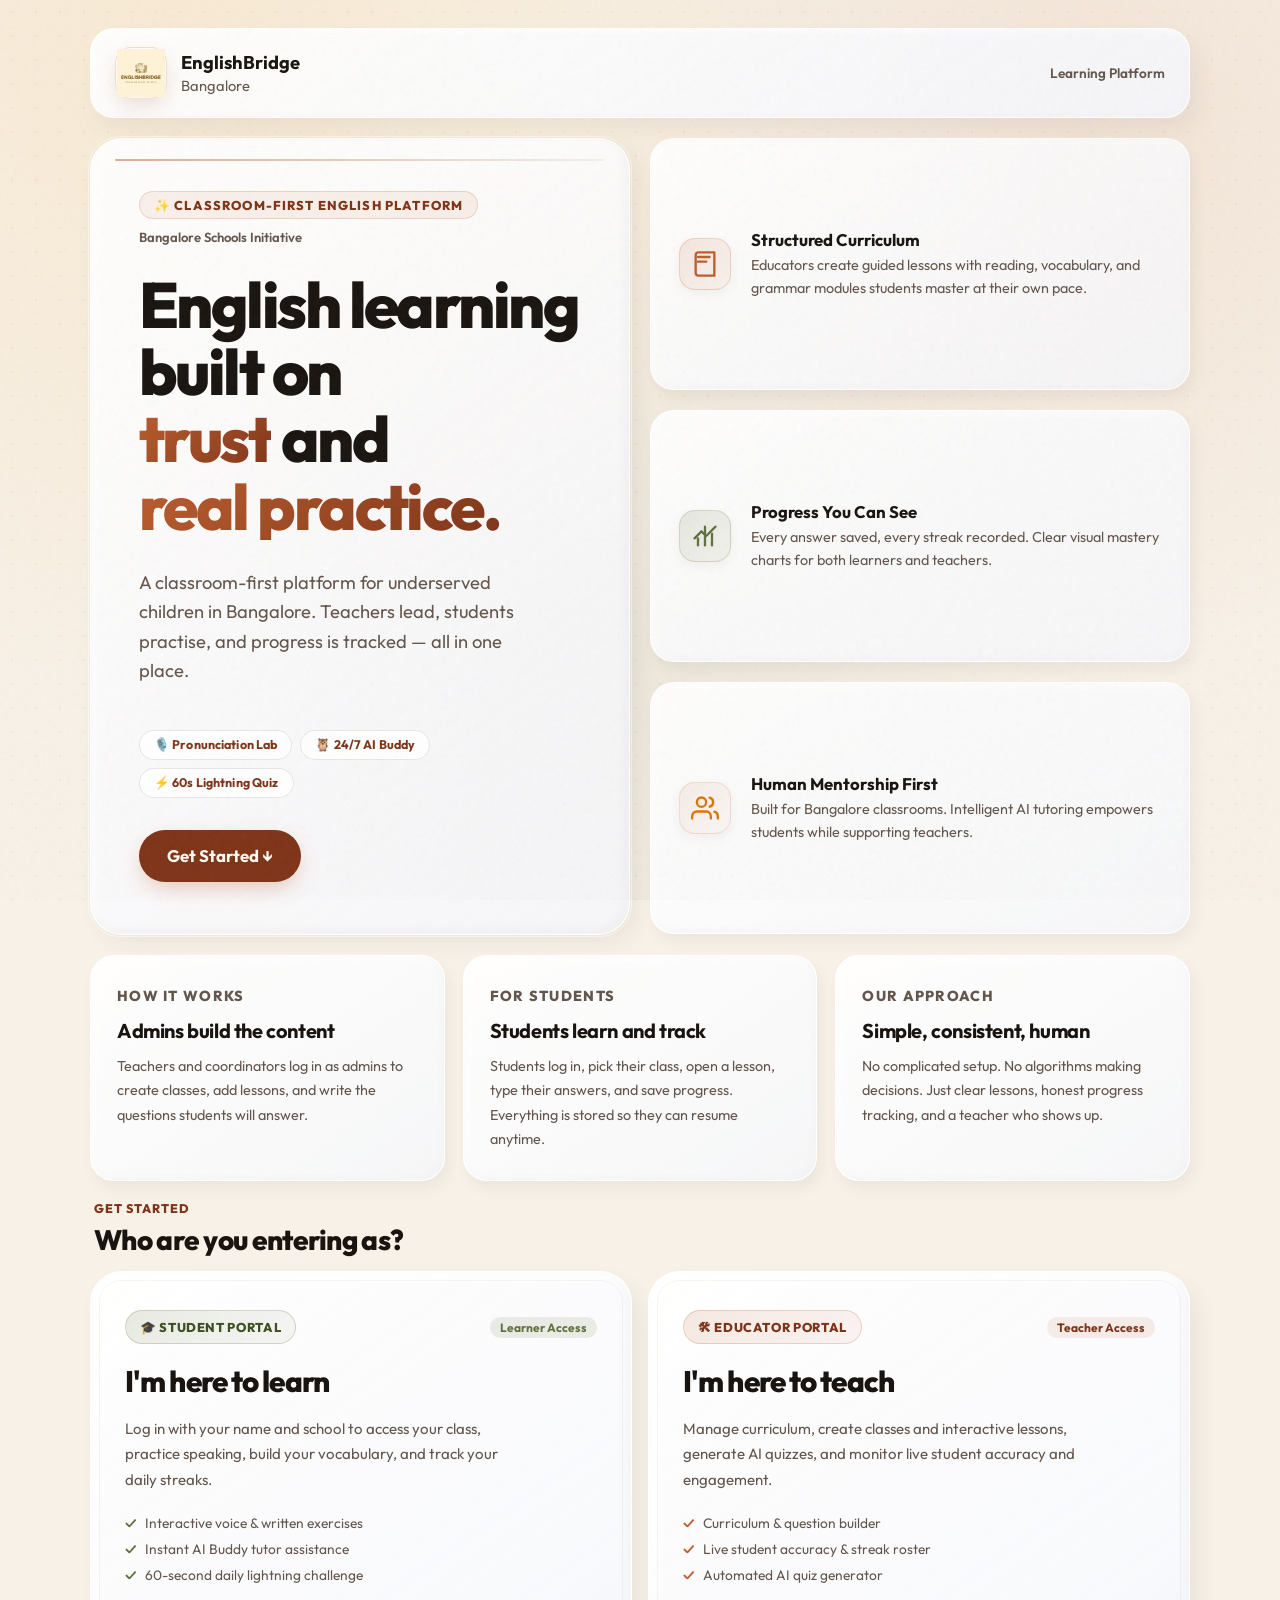
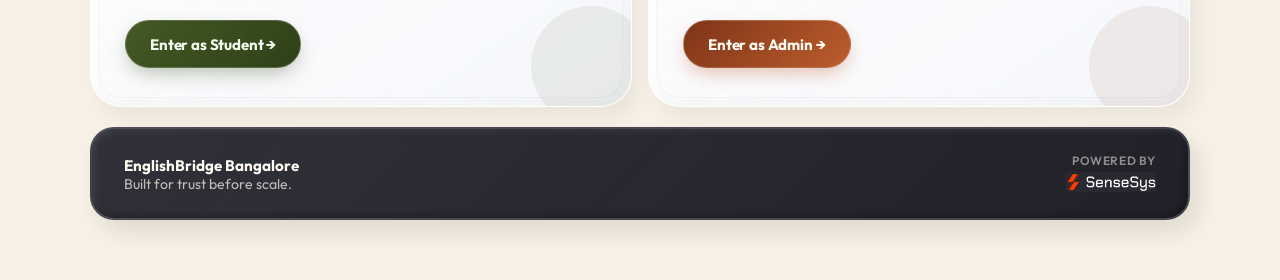
==== commit 8c5237cf: "Enhance UI with warm ambient background, rich graphics across all pages, improved widgets, and stric" ====
--- a/index.html
+++ b/index.html
@@ -25,7 +25,7 @@
       border-radius: 24px;
       background: linear-gradient(145deg, rgba(255, 255, 255, 0.9), rgba(245, 248, 255, 0.8));
       backdrop-filter: blur(16px);
-      border: 3px solid #ffffff;
+      border: 1px solid rgba(255, 255, 255, 0.95);
       box-shadow: inset -2px -2px 6px rgba(0,0,0,0.02), 8px 12px 24px rgba(0,0,0,0.05), inset 2px 2px 6px rgba(255,255,255,0.8);
       position: sticky;
       top: 16px;
@@ -44,7 +44,7 @@
       padding: 52px 48px;
       border-radius: 32px;
       background: linear-gradient(145deg, rgba(255, 255, 255, 0.9), rgba(245, 247, 255, 0.7));
-      border: 3px solid #ffffff;
+      border: 1px solid rgba(255, 255, 255, 0.95);
       box-shadow: inset -4px -4px 12px rgba(0, 0, 0, 0.04), 8px 8px 24px rgba(0, 0, 0, 0.06), inset 4px 4px 12px rgba(255, 255, 255, 0.8);
       position: relative;
       display: flex;
@@ -111,7 +111,7 @@
       background: linear-gradient(145deg, rgba(255,255,255,0.9), rgba(245,248,255,0.7));
       backdrop-filter: blur(14px);
       -webkit-backdrop-filter: blur(14px);
-      border: 2px solid #ffffff;
+      border: 1px solid rgba(255, 255, 255, 0.92);
       box-shadow: inset -2px -2px 8px rgba(0,0,0,0.03), 4px 8px 16px rgba(0,0,0,0.05), inset 2px 2px 8px rgba(255,255,255,0.9);
       display: flex;
       align-items: center;
@@ -168,7 +168,7 @@
       background: linear-gradient(145deg, rgba(255,255,255,0.9), rgba(245,248,255,0.7));
       backdrop-filter: blur(14px);
       -webkit-backdrop-filter: blur(14px);
-      border: 2px solid #ffffff;
+      border: 1px solid rgba(255, 255, 255, 0.92);
       box-shadow: inset -2px -2px 8px rgba(0,0,0,0.03), 4px 8px 16px rgba(0,0,0,0.05), inset 2px 2px 8px rgba(255,255,255,0.9);
       transition: all 0.22s cubic-bezier(0.34, 1.56, 0.64, 1);
     }
@@ -242,7 +242,7 @@
       background: linear-gradient(145deg, rgba(255,255,255,0.95), rgba(245,248,255,0.85));
       backdrop-filter: blur(16px);
       -webkit-backdrop-filter: blur(16px);
-      border: 3px solid #ffffff;
+      border: 1px solid rgba(255, 255, 255, 0.95);
       box-shadow: inset -4px -4px 12px rgba(0,0,0,0.03), 8px 12px 24px rgba(0,0,0,0.06), inset 4px 4px 12px rgba(255,255,255,0.9);
       display: flex;
       flex-direction: column;
@@ -456,6 +456,13 @@
 
   <div class="welcome-hero">
     <div class="hero-left">
+      <div style="display:flex;align-items:center;gap:10px;flex-wrap:wrap;margin-bottom:6px;animation:pageEntrance 0.6s cubic-bezier(0.16, 1, 0.3, 1) backwards;">
+        <span class="welcome-eyebrow" style="display:inline-flex;align-items:center;gap:6px;padding:5px 14px;border-radius:999px;background:rgba(188,93,45,0.08);border:1px solid rgba(188,93,45,0.2);color:var(--accent-deep);font-size:0.8rem;font-weight:800;">
+          ✨ Classroom-First English Platform
+        </span>
+        <span style="font-size:0.82rem;color:var(--muted);font-weight:600;">Bangalore Schools Initiative</span>
+      </div>
+
       <h1 class="welcome-title" style="font-size: clamp(2.8rem, 5vw, 4.2rem); font-weight: 800; line-height: 1.05; letter-spacing: -0.04em; margin-bottom: 8px; animation: pageEntrance 0.8s cubic-bezier(0.16, 1, 0.3, 1) backwards;">
         English learning built on <br><span class="text-gradient">trust</span> and <span class="text-gradient">real practice.</span>
       </h1>
@@ -464,6 +471,12 @@
         A classroom-first platform for underserved children in Bangalore. Teachers lead, students practise, and progress is tracked — all in one place.
       </p>
       
+      <div style="display:flex;gap:8px;flex-wrap:wrap;margin-bottom:12px;animation:pageEntrance 1.1s cubic-bezier(0.16, 1, 0.3, 1) 0.15s backwards;">
+        <span class="pill" style="background:rgba(255,255,255,0.85);border:1px solid rgba(80,58,40,0.12);font-size:0.78rem;gap:6px;">🎙️ Pronunciation Lab</span>
+        <span class="pill" style="background:rgba(255,255,255,0.85);border:1px solid rgba(80,58,40,0.12);font-size:0.78rem;gap:6px;">🦉 24/7 AI Buddy</span>
+        <span class="pill" style="background:rgba(255,255,255,0.85);border:1px solid rgba(80,58,40,0.12);font-size:0.78rem;gap:6px;">⚡ 60s Lightning Quiz</span>
+      </div>
+
       <div style="display: flex; gap: 16px; animation: pageEntrance 1.2s cubic-bezier(0.16, 1, 0.3, 1) 0.2s backwards;">
         <button onclick="document.querySelector('.portal-section').scrollIntoView({behavior: 'smooth'})" style="background: var(--accent-deep); color: #fffaf2; border: none; padding: 0 28px; min-height: 52px; border-radius: 999px; font-weight: 700; font-size: 1.05rem; cursor: pointer; box-shadow: 0 8px 24px -6px rgba(188,93,45,0.4); transition: transform 0.2s ease, box-shadow 0.2s ease;" onmouseover="this.style.transform='translateY(-2px)'; this.style.boxShadow='0 12px 28px -6px rgba(188,93,45,0.5)'" onmouseout="this.style.transform='translateY(0)'; this.style.boxShadow='0 8px 24px -6px rgba(188,93,45,0.4)'">
           Get Started ↓
@@ -473,24 +486,44 @@
 
     <div class="hero-right">
       <div class="stat-card tilt-card" style="animation: pageEntrance 0.8s cubic-bezier(0.16, 1, 0.3, 1) 0.1s backwards;">
-        <div class="stat-icon stat-icon-orange">📚</div>
+        <div class="stat-icon stat-icon-orange" aria-hidden="true">
+          <svg width="28" height="28" viewBox="0 0 24 24" fill="none" stroke="currentColor" stroke-width="2" stroke-linecap="round" stroke-linejoin="round" style="color:var(--accent);">
+            <path d="M4 19.5v-15A2.5 2.5 0 0 1 6.5 2H20v20H6.5a2.5 2.5 0 0 1-2.5-2.5Z"/>
+            <path d="M6 6h10"/>
+            <path d="M6 10h7"/>
+          </svg>
+        </div>
         <div class="stat-text">
-          <strong>Lesson-based learning</strong>
-          <span>Admins create structured lessons with questions that students work through at their own pace.</span>
+          <strong>Structured Curriculum</strong>
+          <span>Educators create guided lessons with reading, vocabulary, and grammar modules students master at their own pace.</span>
         </div>
       </div>
       <div class="stat-card tilt-card" style="animation: pageEntrance 0.8s cubic-bezier(0.16, 1, 0.3, 1) 0.25s backwards;">
-        <div class="stat-icon stat-icon-green">📈</div>
+        <div class="stat-icon stat-icon-green" aria-hidden="true">
+          <svg width="28" height="28" viewBox="0 0 24 24" fill="none" stroke="currentColor" stroke-width="2" stroke-linecap="round" stroke-linejoin="round" style="color:var(--olive);">
+            <line x1="18" y1="20" x2="18" y2="10"/>
+            <line x1="12" y1="20" x2="12" y2="4"/>
+            <line x1="6" y1="20" x2="6" y2="14"/>
+            <path d="m3 14 6-6 4 4 8-8"/>
+          </svg>
+        </div>
         <div class="stat-text">
-          <strong>Progress you can see</strong>
-          <span>Every answer saved, every lesson tracked. Students and teachers know exactly where they stand.</span>
+          <strong>Progress You Can See</strong>
+          <span>Every answer saved, every streak recorded. Clear visual mastery charts for both learners and teachers.</span>
         </div>
       </div>
       <div class="stat-card tilt-card" style="animation: pageEntrance 0.8s cubic-bezier(0.16, 1, 0.3, 1) 0.4s backwards;">
-        <div class="stat-icon stat-icon-warm">🤝</div>
+        <div class="stat-icon stat-icon-warm" aria-hidden="true">
+          <svg width="28" height="28" viewBox="0 0 24 24" fill="none" stroke="currentColor" stroke-width="2" stroke-linecap="round" stroke-linejoin="round" style="color:#d97706;">
+            <path d="M17 21v-2a4 4 0 0 0-4-4H5a4 4 0 0 0-4 4v2"/>
+            <circle cx="9" cy="7" r="4"/>
+            <path d="M23 21v-2a4 4 0 0 0-3-3.87"/>
+            <path d="M16 3.13a4 4 0 0 1 0 7.75"/>
+          </svg>
+        </div>
         <div class="stat-text">
-          <strong>Human connection first</strong>
-          <span>Technology supports the teacher — it never replaces the relationship at the heart of learning.</span>
+          <strong>Human Mentorship First</strong>
+          <span>Built for Bangalore classrooms. Intelligent AI tutoring empowers students while supporting teachers.</span>
         </div>
       </div>
     </div>
@@ -523,9 +556,17 @@
     <div class="portal-cards stagger-in">
 
       <div class="portal-card tilt-card" onclick="window.location.href='login.html'">
-        <span class="portal-badge portal-badge-student">🎓 Student</span>
-        <h3>I'm here to learn</h3>
-        <p>Enter your name and school to access your class, open your lessons, and track your answers and progress.</p>
+        <div style="display:flex;align-items:center;justify-content:space-between;width:100%;">
+          <span class="portal-badge portal-badge-student">🎓 Student Portal</span>
+          <span style="font-size:0.75rem;font-weight:700;color:var(--olive);background:rgba(96,114,61,0.12);padding:3px 10px;border-radius:999px;">Learner Access</span>
+        </div>
+        <h3 style="margin-top:4px;">I'm here to learn</h3>
+        <p>Log in with your name and school to access your class, practice speaking, build your vocabulary, and track your daily streaks.</p>
+        <ul style="list-style:none;padding:0;margin:6px 0 12px;display:grid;gap:8px;font-size:0.86rem;color:var(--muted);">
+          <li style="display:flex;align-items:center;gap:8px;"><span style="color:var(--olive);font-weight:bold;">✓</span> Interactive voice & written exercises</li>
+          <li style="display:flex;align-items:center;gap:8px;"><span style="color:var(--olive);font-weight:bold;">✓</span> Instant AI Buddy tutor assistance</li>
+          <li style="display:flex;align-items:center;gap:8px;"><span style="color:var(--olive);font-weight:bold;">✓</span> 60-second daily lightning challenge</li>
+        </ul>
         <button class="portal-cta portal-cta-student" onclick="window.location.href='login.html'">
           Enter as Student →
         </button>
@@ -533,9 +574,17 @@
       </div>
 
       <div class="portal-card tilt-card" onclick="window.location.href='admin-login.html'">
-        <span class="portal-badge portal-badge-admin">🛠 Admin</span>
-        <h3>I'm here to teach</h3>
-        <p>Create and manage classes, write lessons with questions, and keep content updated for your students.</p>
+        <div style="display:flex;align-items:center;justify-content:space-between;width:100%;">
+          <span class="portal-badge portal-badge-admin">🛠 Educator Portal</span>
+          <span style="font-size:0.75rem;font-weight:700;color:var(--accent-deep);background:rgba(188,93,45,0.1);padding:3px 10px;border-radius:999px;">Teacher Access</span>
+        </div>
+        <h3 style="margin-top:4px;">I'm here to teach</h3>
+        <p>Manage curriculum, create classes and interactive lessons, generate AI quizzes, and monitor live student accuracy and engagement.</p>
+        <ul style="list-style:none;padding:0;margin:6px 0 12px;display:grid;gap:8px;font-size:0.86rem;color:var(--muted);">
+          <li style="display:flex;align-items:center;gap:8px;"><span style="color:var(--accent);font-weight:bold;">✓</span> Curriculum & question builder</li>
+          <li style="display:flex;align-items:center;gap:8px;"><span style="color:var(--accent);font-weight:bold;">✓</span> Live student accuracy & streak roster</li>
+          <li style="display:flex;align-items:center;gap:8px;"><span style="color:var(--accent);font-weight:bold;">✓</span> Automated AI quiz generator</li>
+        </ul>
         <button class="portal-cta portal-cta-admin" onclick="window.location.href='admin-login.html'">
           Enter as Admin →
         </button>
--- a/platform.css
+++ b/platform.css
@@ -44,15 +44,13 @@
   color: var(--text);
   -webkit-font-smoothing: antialiased;
   -moz-osx-font-smoothing: grayscale;
-  background-color: #f8f9fa;
+  background-color: var(--bg);
   background-image: 
-    radial-gradient(at 40% 20%, hsla(28,100%,74%,0.15) 0px, transparent 50%),
-    radial-gradient(at 80% 0%, hsla(189,100%,56%,0.15) 0px, transparent 50%),
-    radial-gradient(at 0% 50%, hsla(355,100%,93%,0.2) 0px, transparent 50%),
-    radial-gradient(at 80% 50%, hsla(340,100%,76%,0.15) 0px, transparent 50%),
-    radial-gradient(at 0% 100%, hsla(22,100%,77%,0.15) 0px, transparent 50%),
-    radial-gradient(at 80% 100%, hsla(242,100%,70%,0.15) 0px, transparent 50%),
-    radial-gradient(at 0% 0%, hsla(343,100%,76%,0.1) 0px, transparent 50%);
+    radial-gradient(1100px circle at 15% 5%, rgba(245, 158, 11, 0.09) 0%, transparent 60%),
+    radial-gradient(950px circle at 85% 15%, rgba(188, 93, 45, 0.09) 0%, transparent 55%),
+    radial-gradient(850px circle at 50% 70%, rgba(96, 114, 61, 0.07) 0%, transparent 60%),
+    radial-gradient(rgba(188, 93, 45, 0.08) 1px, transparent 1px);
+  background-size: 100% 100%, 100% 100%, 100% 100%, 24px 24px;
   background-attachment: fixed;
   color: var(--text);
   min-height: 100vh;
@@ -124,10 +122,10 @@
   background: linear-gradient(145deg, rgba(255, 255, 255, 0.9), rgba(245, 248, 255, 0.8));
   backdrop-filter: blur(20px);
   -webkit-backdrop-filter: blur(20px);
-  border: 3px solid #ffffff;
+  border: 1px solid rgba(255, 255, 255, 0.95);
   box-shadow: inset -2px -2px 6px rgba(0,0,0,0.02), 8px 12px 24px rgba(0,0,0,0.05), inset 2px 2px 6px rgba(255,255,255,0.8);
   transition: all 0.25s ease;
-}
+box-shadow: 0 10px 28px -4px rgba(60, 36, 18, 0.07), 0 2px 6px -1px rgba(60, 36, 18, 0.04), inset 0 1px 0 rgba(255, 255, 255, 0.95);}
 
 .platform-brand {
   display: flex;
@@ -213,8 +211,8 @@
   -webkit-backdrop-filter: blur(16px);
   padding: 24px;
   position: relative;
-  border: 3px solid #ffffff;
-  box-shadow: inset -4px -4px 12px rgba(0,0,0,0.03), 8px 12px 24px rgba(0,0,0,0.05), inset 4px 4px 12px rgba(255,255,255,0.9);
+  border: 1px solid rgba(255, 255, 255, 0.95);
+  box-shadow: 0 10px 28px -4px rgba(60, 36, 18, 0.07), 0 2px 6px -1px rgba(60, 36, 18, 0.04), inset 0 1px 0 rgba(255, 255, 255, 0.95);
 }
 
 .sidebar-panel::before,
@@ -468,8 +466,8 @@
   background: linear-gradient(145deg, rgba(255, 255, 255, 0.94), rgba(245, 248, 255, 0.9));
   backdrop-filter: blur(12px);
   -webkit-backdrop-filter: blur(12px);
-  border: 3px solid #ffffff;
-  box-shadow: inset -2px -2px 8px rgba(0,0,0,0.03), 4px 8px 16px rgba(0,0,0,0.05), inset 2px 2px 8px rgba(255,255,255,0.9);
+  border: 1px solid rgba(255, 255, 255, 0.95);
+  box-shadow: 0 8px 24px -4px rgba(60, 36, 18, 0.06), 0 2px 6px -1px rgba(60, 36, 18, 0.04), inset 0 1px 0 rgba(255, 255, 255, 0.95);
   text-align: left;
   transition: all 0.22s cubic-bezier(0.34, 1.56, 0.64, 1);
   cursor: pointer;
@@ -1164,45 +1162,164 @@
 }
 
 
-body {
-  background-color: var(--bg);
-  background-image: radial-gradient(rgba(188, 93, 45, 0.12) 1px, transparent 1px);
-  background-size: 24px 24px;
-}
-
-/* Animated Mesh Orbs */
-body::before, body::after {
-  content: "";
-  position: fixed;
-  width: 80vw;
-  height: 80vw;
-  border-radius: 50%;
-  filter: blur(100px);
-  z-index: -1;
-  opacity: 0.85;
-  pointer-events: none;
-  animation: orbFloat 25s infinite alternate cubic-bezier(0.4, 0, 0.2, 1);
-}
-
-body::before {
-  top: -20vw;
-  left: -20vw;
-  background: radial-gradient(circle, rgba(188, 93, 45, 0.25) 0%, rgba(188, 93, 45, 0) 65%);
-}
-
-body::after {
-  bottom: -20vw;
-  right: -20vw;
-  background: radial-gradient(circle, rgba(96, 114, 61, 0.22) 0%, rgba(96, 114, 61, 0) 65%);
-  animation-duration: 30s;
-  animation-direction: alternate-reverse;
-}
-
-@keyframes orbFloat {
-  0% { transform: translate(0, 0) scale(1); }
-  33% { transform: translate(5vw, 8vw) scale(1.1); }
-  66% { transform: translate(-3vw, 12vw) scale(0.9); }
-  100% { transform: translate(8vw, -5vw) scale(1.05); }
+/* ── BUBBLE & CHIP OVERFLOW INTEGRITY (UIUX PRO MAX) ── */
+.buddy-bubble,
+.hint-bubble,
+.speech-transcript-box,
+.feedback-area > div,
+.completion-msg,
+.custom-popup,
+.relearn-content,
+.q-prompt {
+  word-break: break-word;
+  overflow-wrap: anywhere;
+  hyphens: auto;
+  box-sizing: border-box;
+  max-width: 100%;
+}
+
+.buddy-bubble {
+  padding: 12px 18px;
+  border-radius: 18px;
+  font-size: 0.92rem;
+  line-height: 1.62;
+  box-sizing: border-box;
+  max-width: 100%;
+}
+
+.buddy-bubble * {
+  max-width: 100%;
+  word-break: break-word;
+  overflow-wrap: anywhere;
+  box-sizing: border-box;
+}
+
+.buddy-bubble p {
+  margin: 0 0 8px 0;
+  line-height: 1.65;
+}
+
+.buddy-bubble p:last-child {
+  margin-bottom: 0;
+}
+
+.buddy-bubble pre,
+.buddy-bubble code {
+  white-space: pre-wrap;
+  word-break: break-all;
+  overflow-x: auto;
+  max-width: 100%;
+  padding: 4px 8px;
+  border-radius: 8px;
+  background: rgba(0, 0, 0, 0.18);
+  font-size: 0.86rem;
+}
+
+.buddy-msg {
+  max-width: 88%;
+  width: fit-content;
+  box-sizing: border-box;
+}
+
+.hint-bubble {
+  margin-bottom: 12px;
+  padding: 12px 16px;
+  border-radius: 14px;
+  background: rgba(245, 158, 11, 0.08);
+  border: 1px solid rgba(245, 158, 11, 0.28);
+  font-size: 0.9rem;
+  line-height: 1.65;
+  color: #78350f;
+  box-sizing: border-box;
+}
+
+.speech-transcript-box {
+  margin-top: 10px;
+  padding: 13px 16px;
+  border-radius: 14px;
+  border: 1px solid rgba(80, 58, 40, 0.14);
+  background: rgba(255, 255, 255, 0.85);
+  font-size: 0.92rem;
+  line-height: 1.65;
+  color: var(--text);
+  min-height: 60px;
+  box-sizing: border-box;
+}
+
+.pill,
+.status-badge,
+.module-meta,
+.header-chip {
+  display: inline-flex;
+  align-items: center;
+  justify-content: center;
+  min-height: 30px;
+  padding: 0 14px;
+  border-radius: 999px;
+  white-space: nowrap;
+  font-size: 0.82rem;
+  font-weight: 700;
+  flex-shrink: 0;
+  box-sizing: border-box;
+  max-width: 100%;
+  overflow: hidden;
+  text-overflow: ellipsis;
+}
+
+.student-chip {
+  max-width: 100%;
+  overflow: hidden;
+  box-sizing: border-box;
+}
+
+.student-chip-info {
+  min-width: 0;
+  overflow: hidden;
+}
+
+.student-chip-info strong,
+.student-chip-info span {
+  white-space: nowrap;
+  overflow: hidden;
+  text-overflow: ellipsis;
+}
+
+.badge-card {
+  box-sizing: border-box;
+  overflow: hidden;
+}
+
+.badge-name {
+  white-space: nowrap;
+  overflow: hidden;
+  text-overflow: ellipsis;
+  max-width: 100%;
+}
+
+/* ── ANIMATED SPEECH WAVEFORM BARS ── */
+.audio-waveform {
+  display: inline-flex;
+  align-items: center;
+  gap: 3px;
+  height: 18px;
+  padding: 0 4px;
+}
+.audio-waveform .bar {
+  width: 3px;
+  height: 6px;
+  border-radius: 999px;
+  background: currentColor;
+  transition: height 0.15s ease;
+}
+.audio-waveform.is-active .bar:nth-child(1) { animation: wavePulse 0.8s ease-in-out infinite alternate; }
+.audio-waveform.is-active .bar:nth-child(2) { animation: wavePulse 0.8s ease-in-out 0.15s infinite alternate; }
+.audio-waveform.is-active .bar:nth-child(3) { animation: wavePulse 0.8s ease-in-out 0.3s infinite alternate; }
+.audio-waveform.is-active .bar:nth-child(4) { animation: wavePulse 0.8s ease-in-out 0.45s infinite alternate; }
+.audio-waveform.is-active .bar:nth-child(5) { animation: wavePulse 0.8s ease-in-out 0.6s infinite alternate; }
+
+@keyframes wavePulse {
+  0% { height: 4px; }
+  100% { height: 18px; }
 }
 
 /* Page Load Animation */
